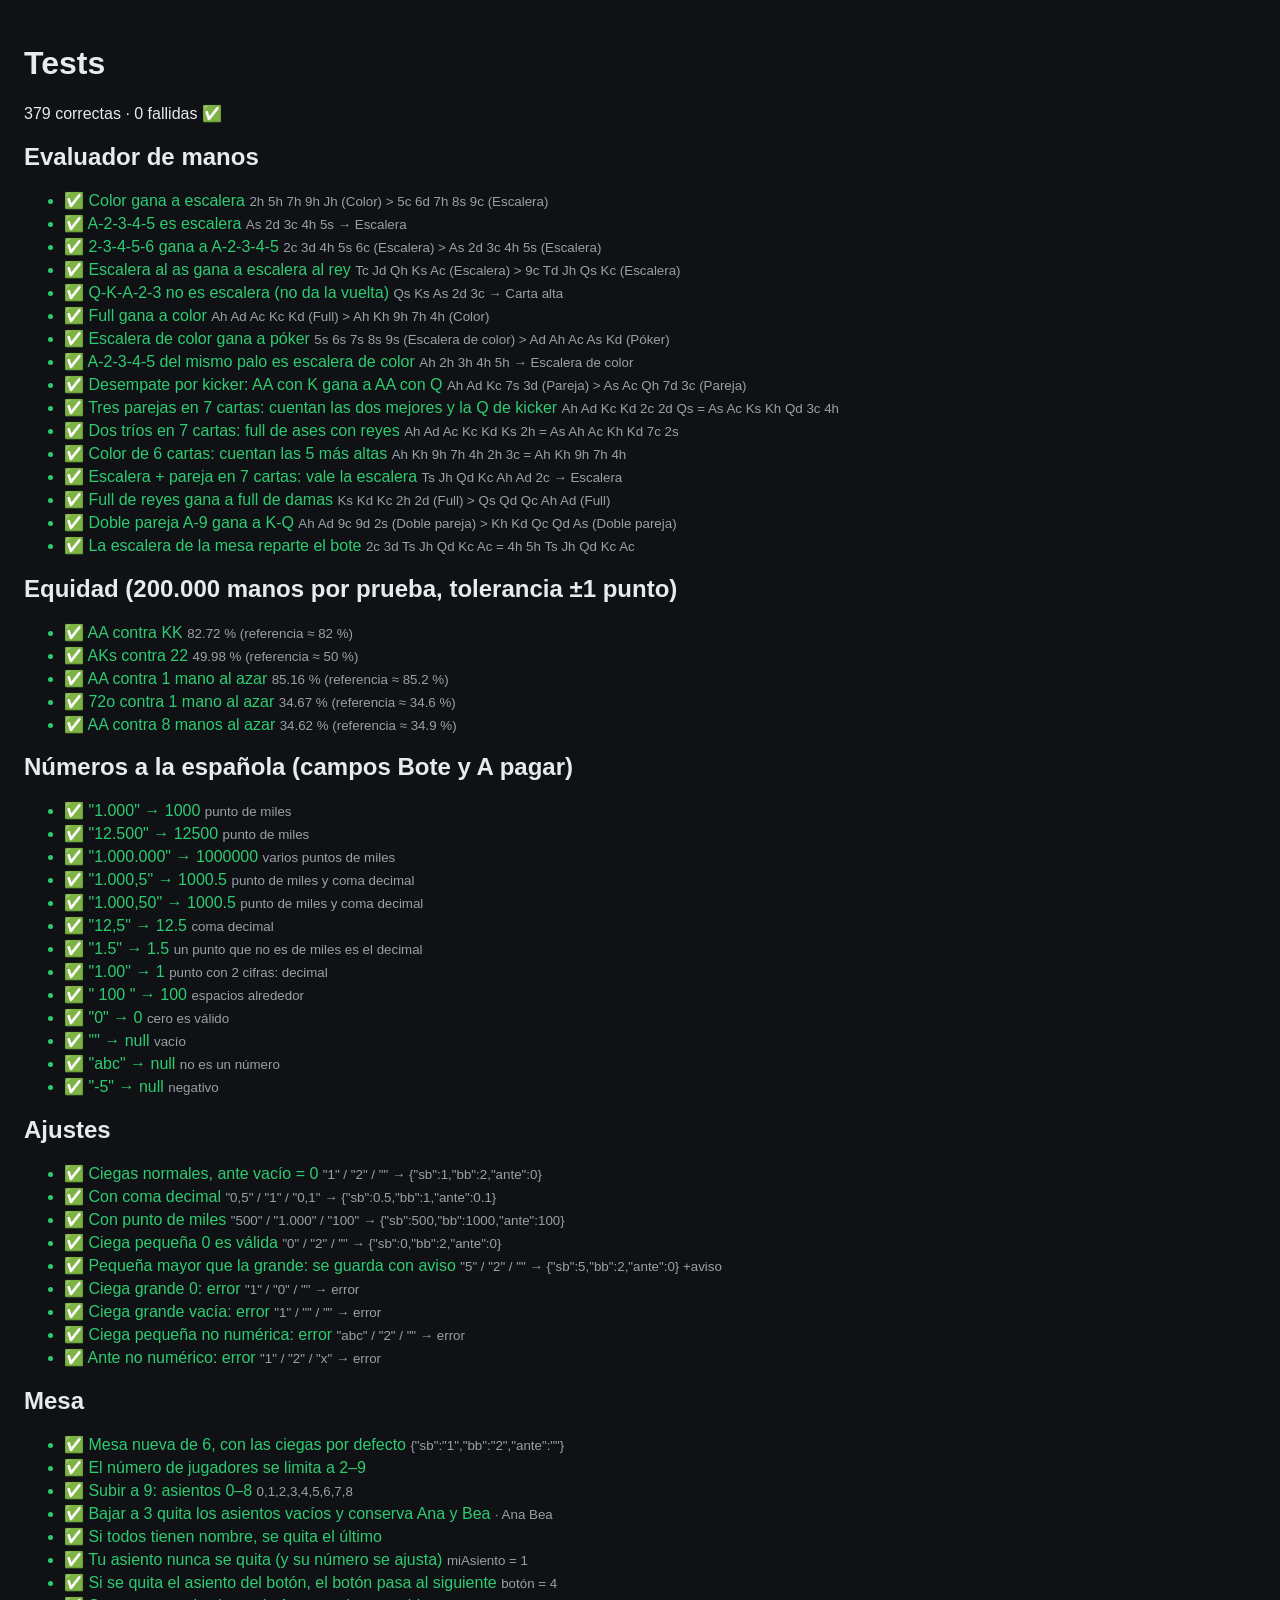
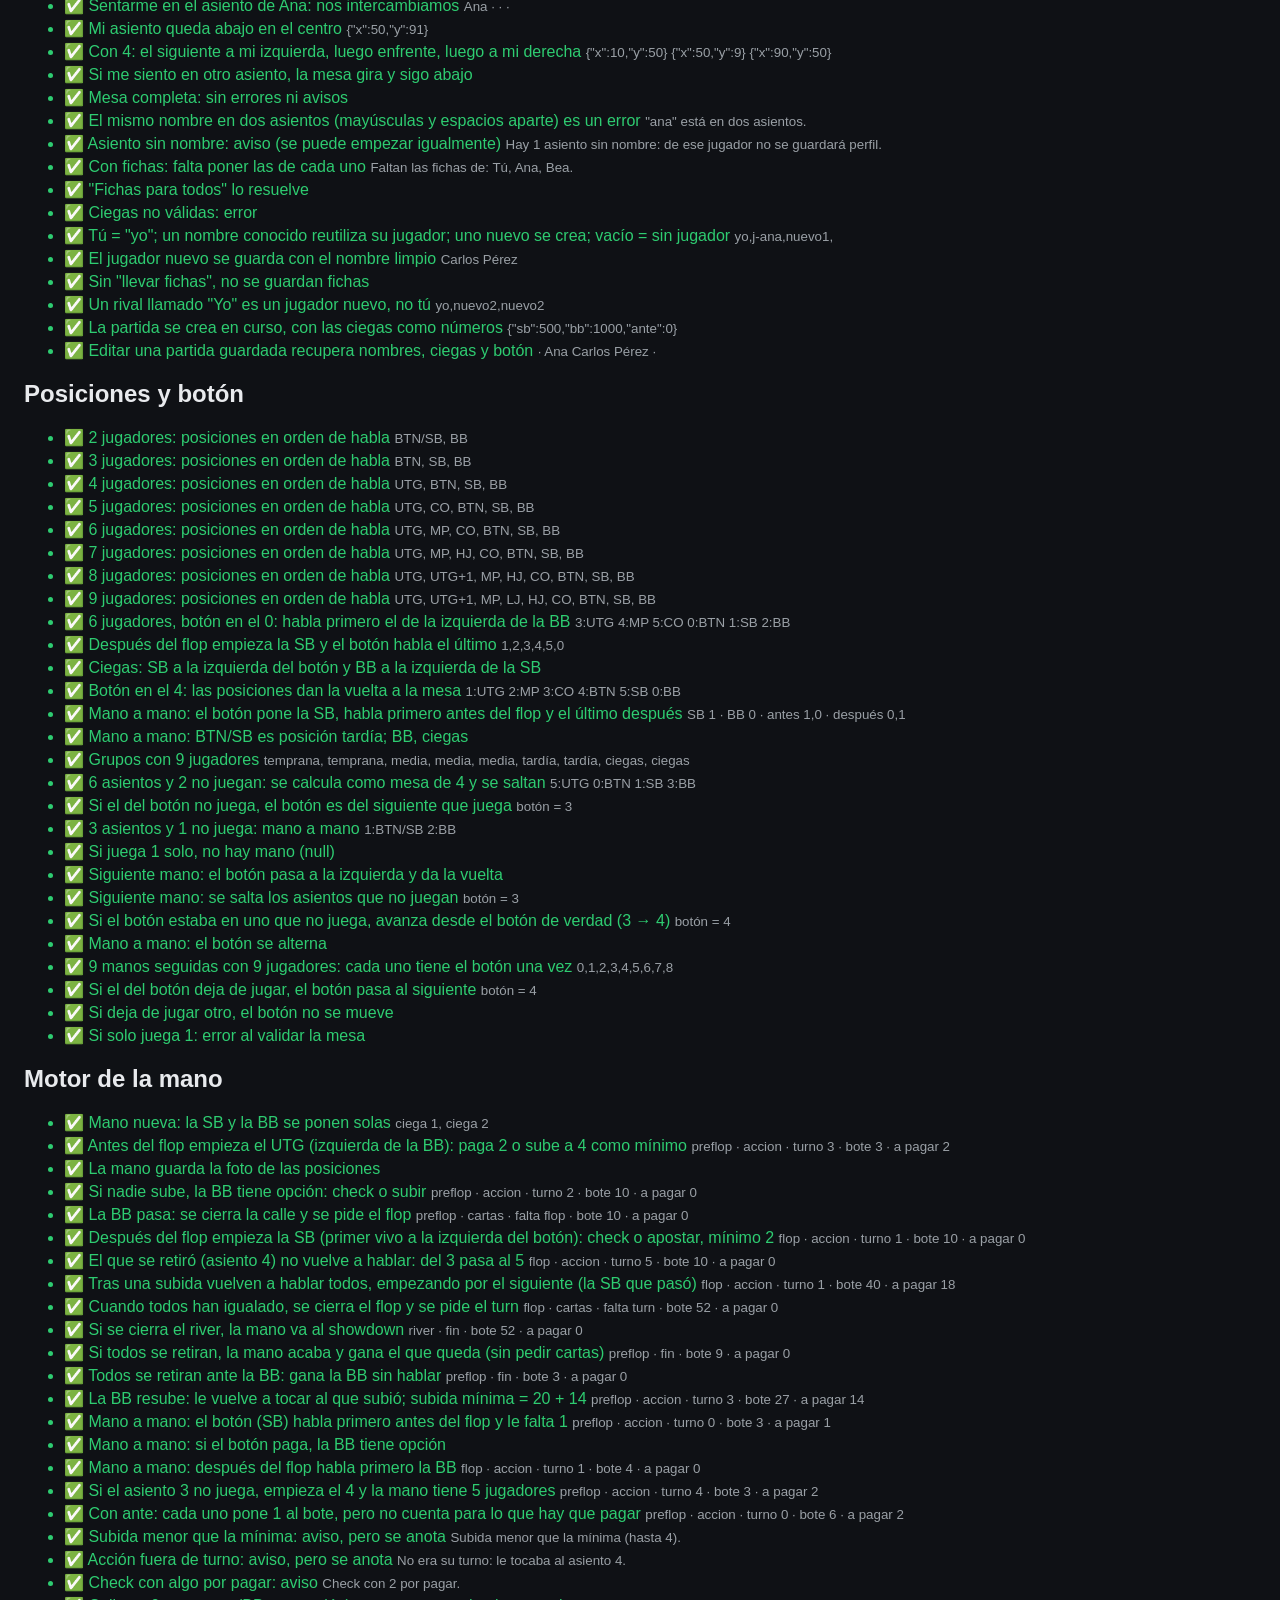
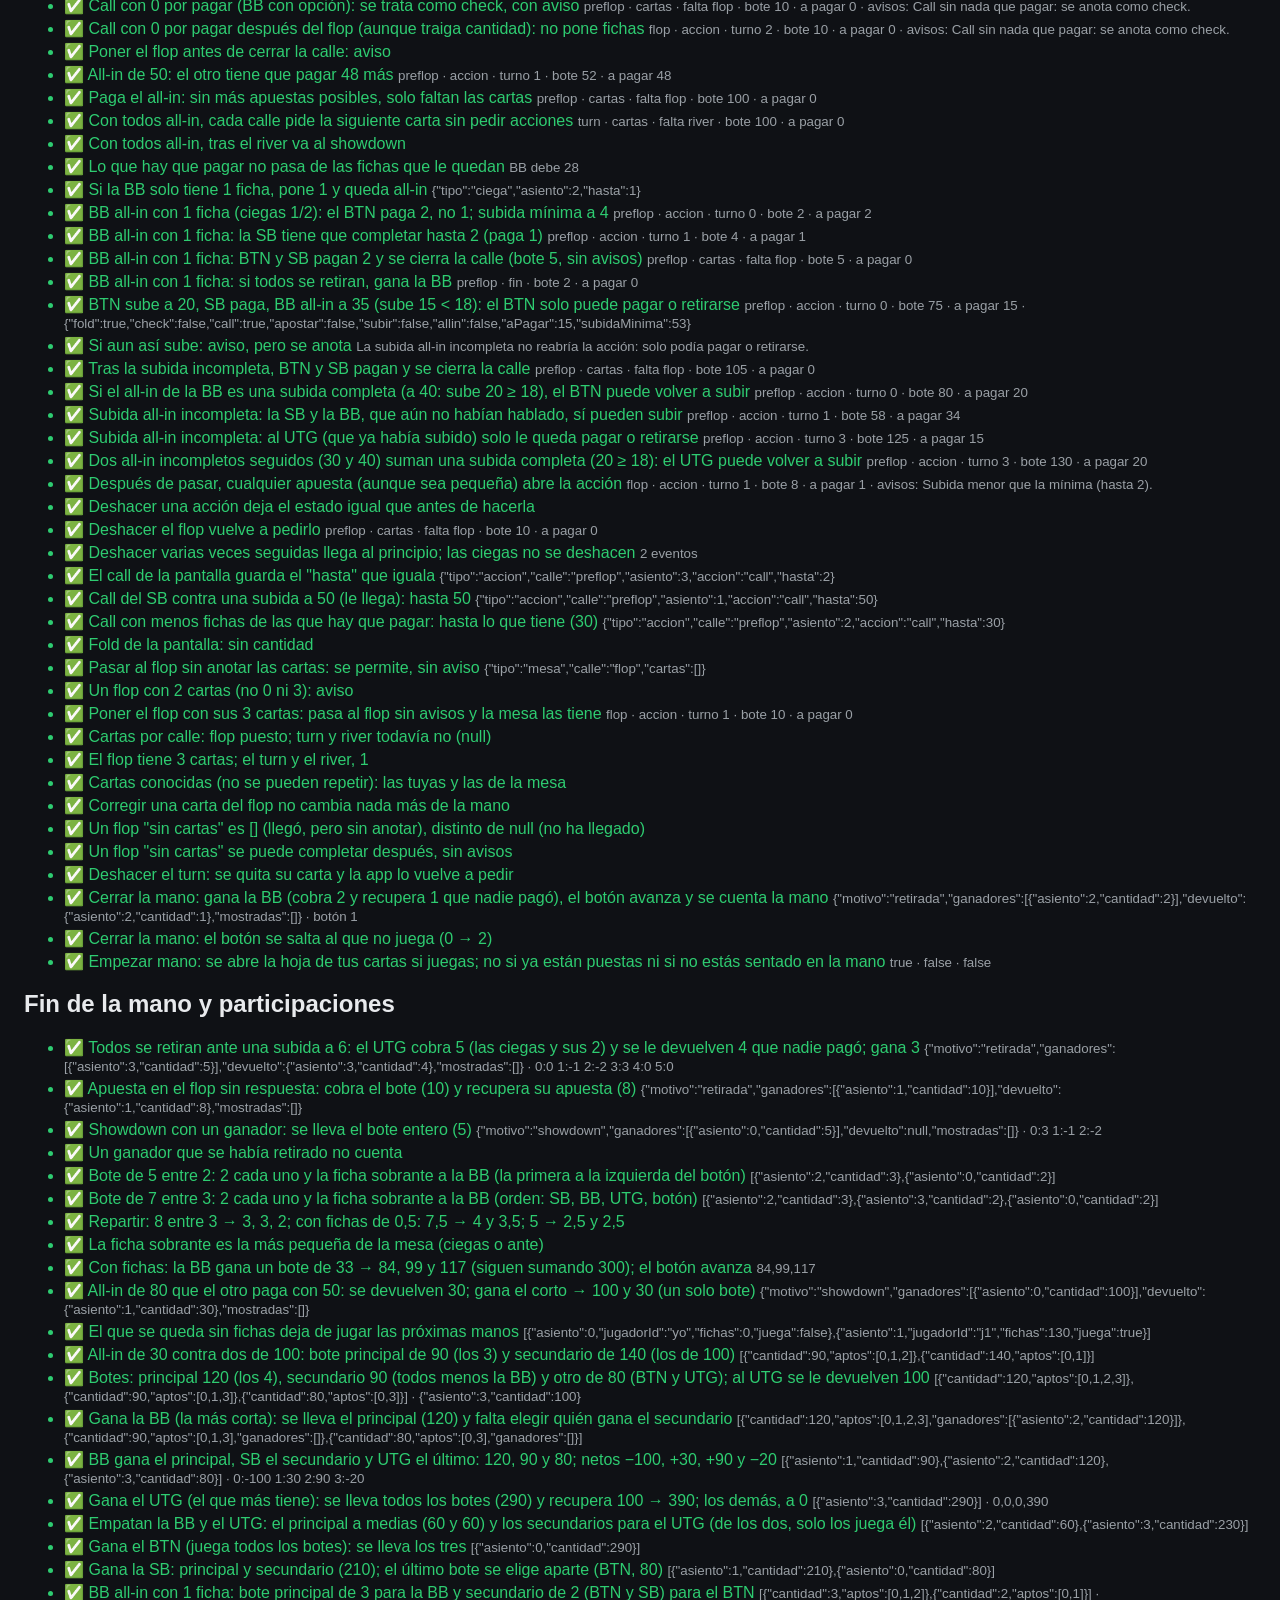
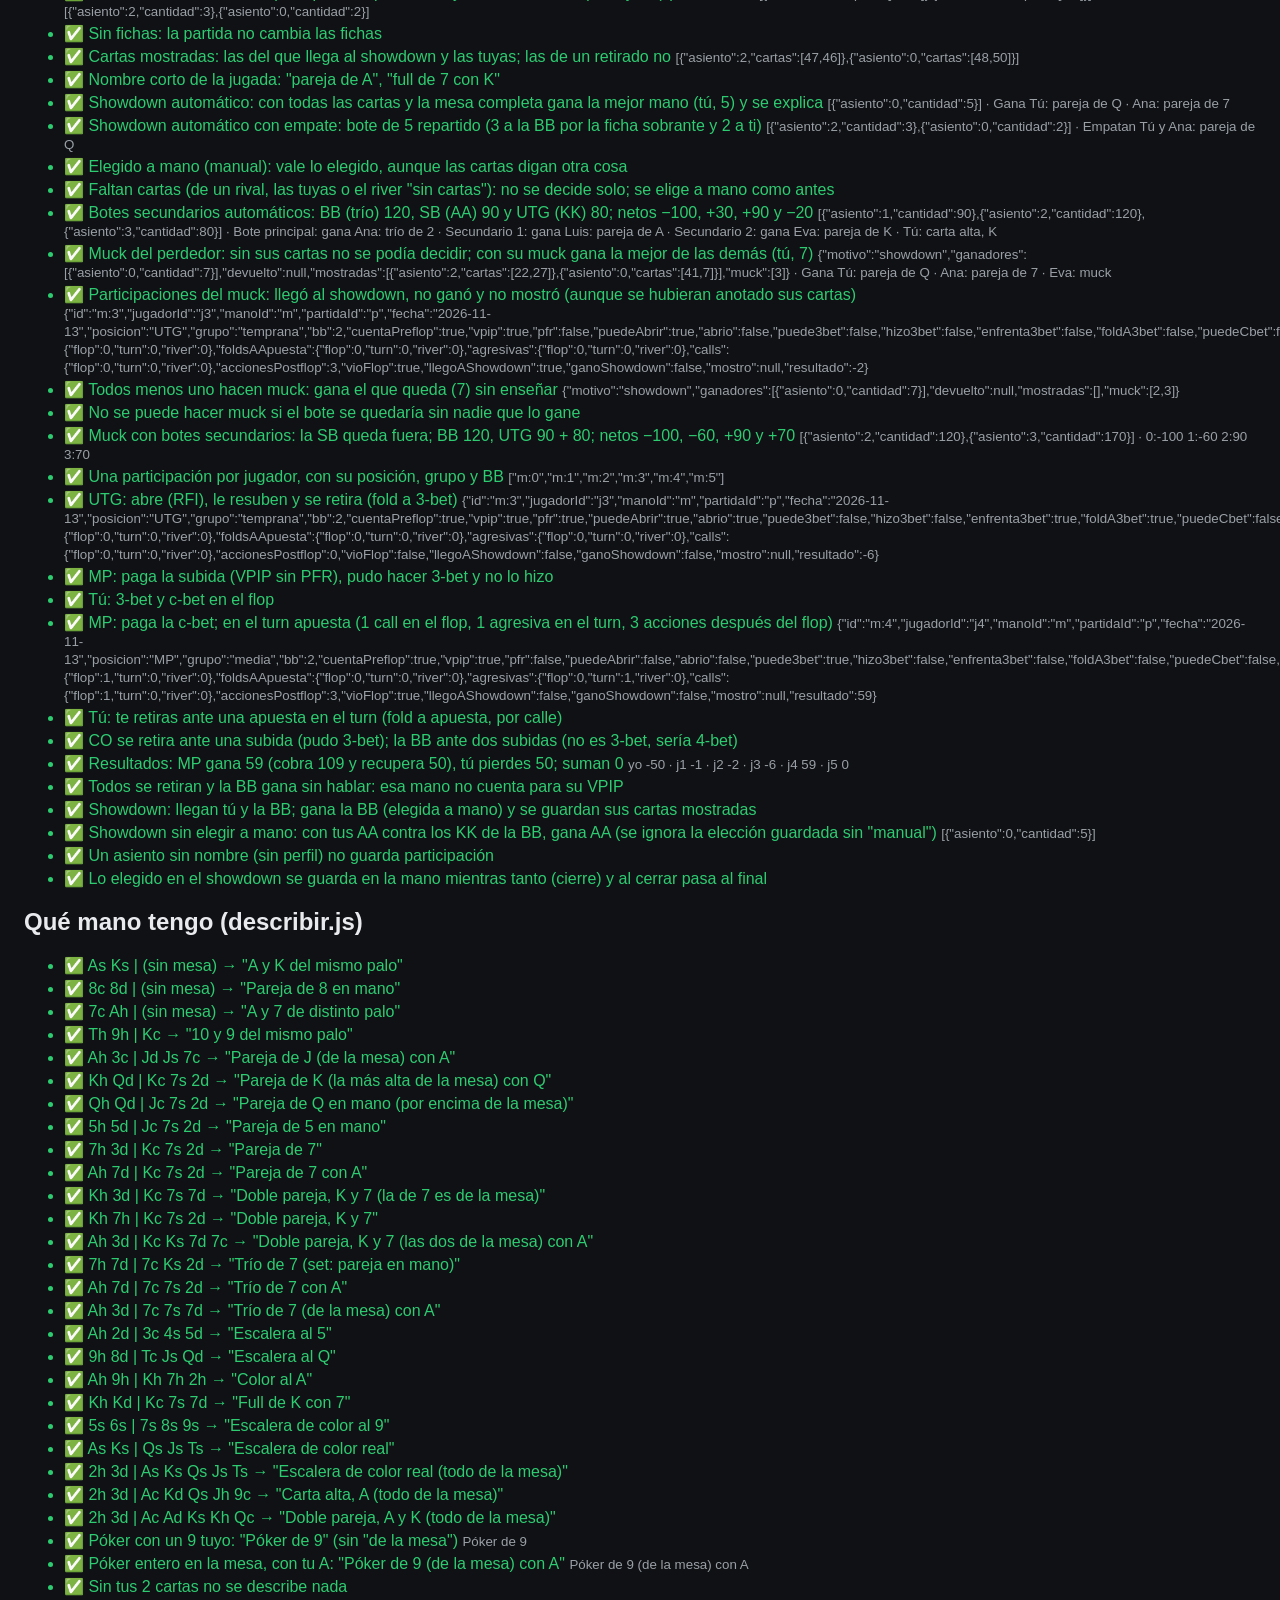
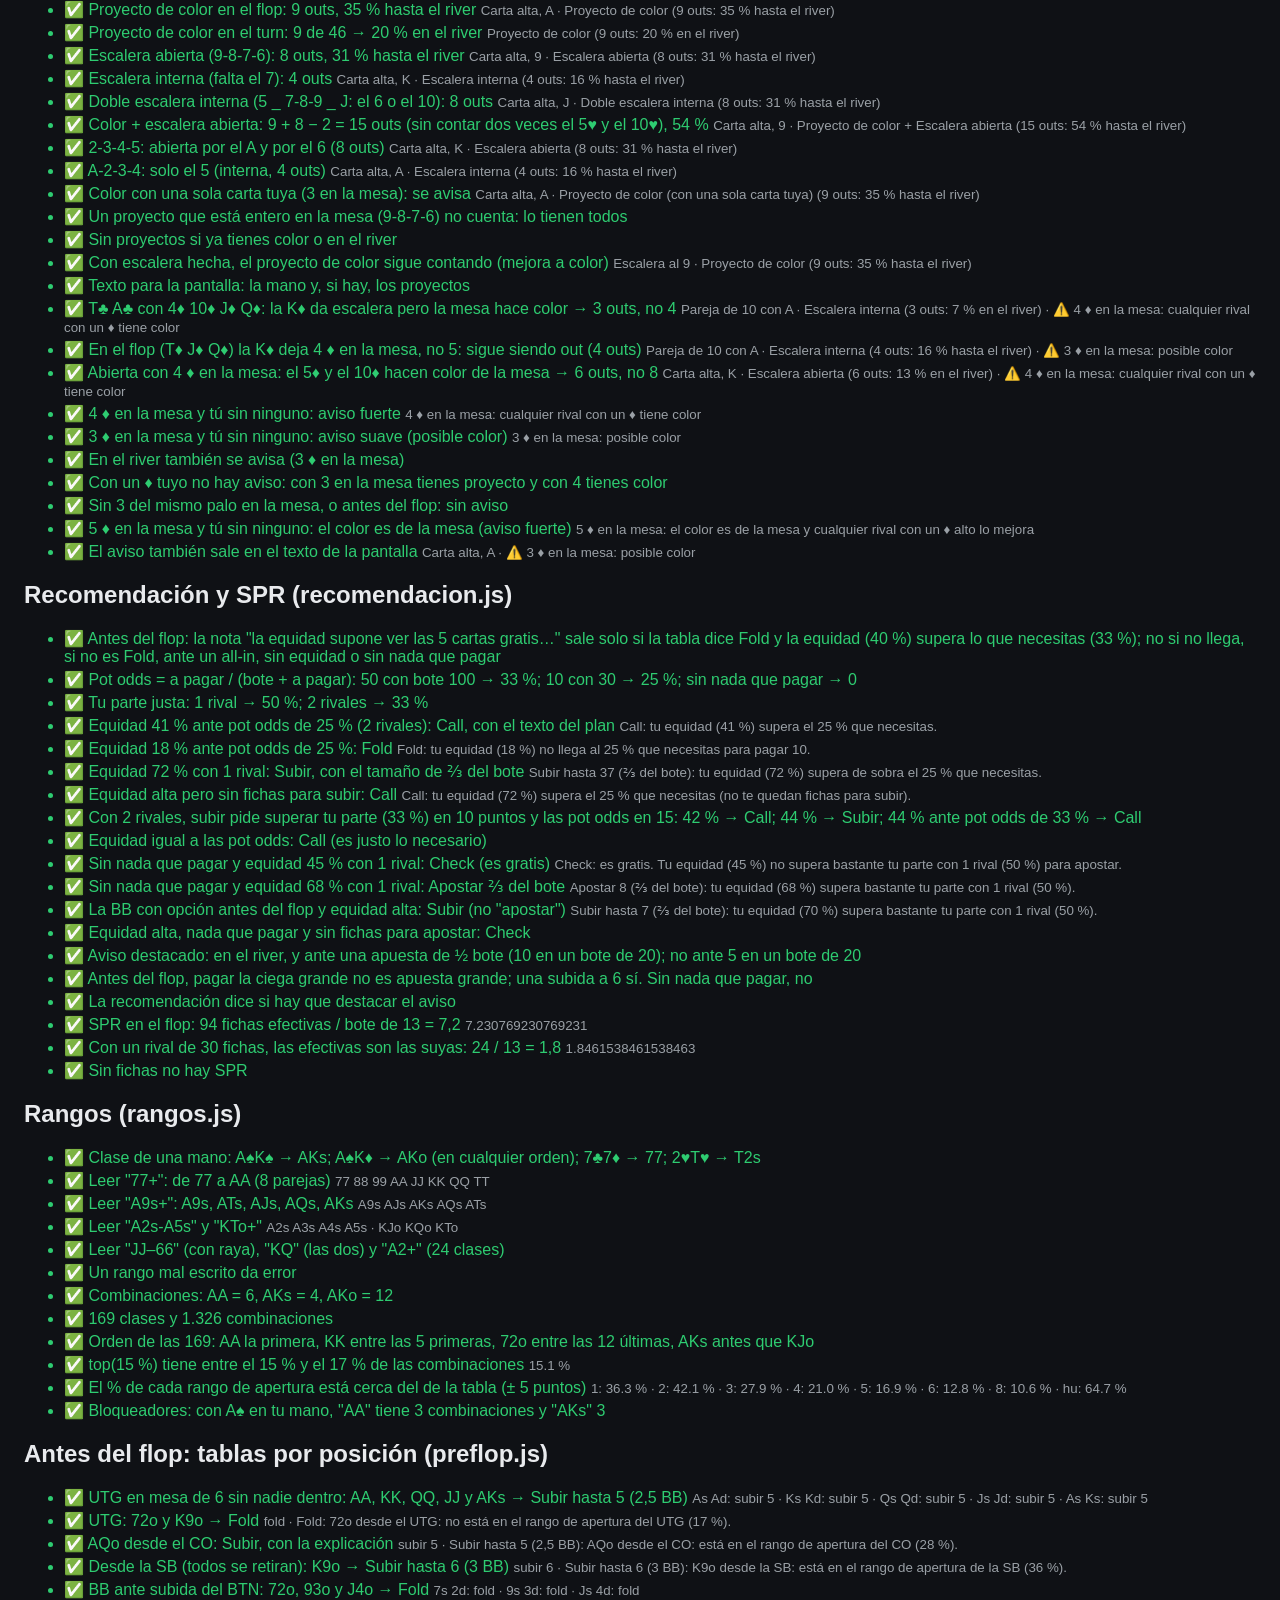
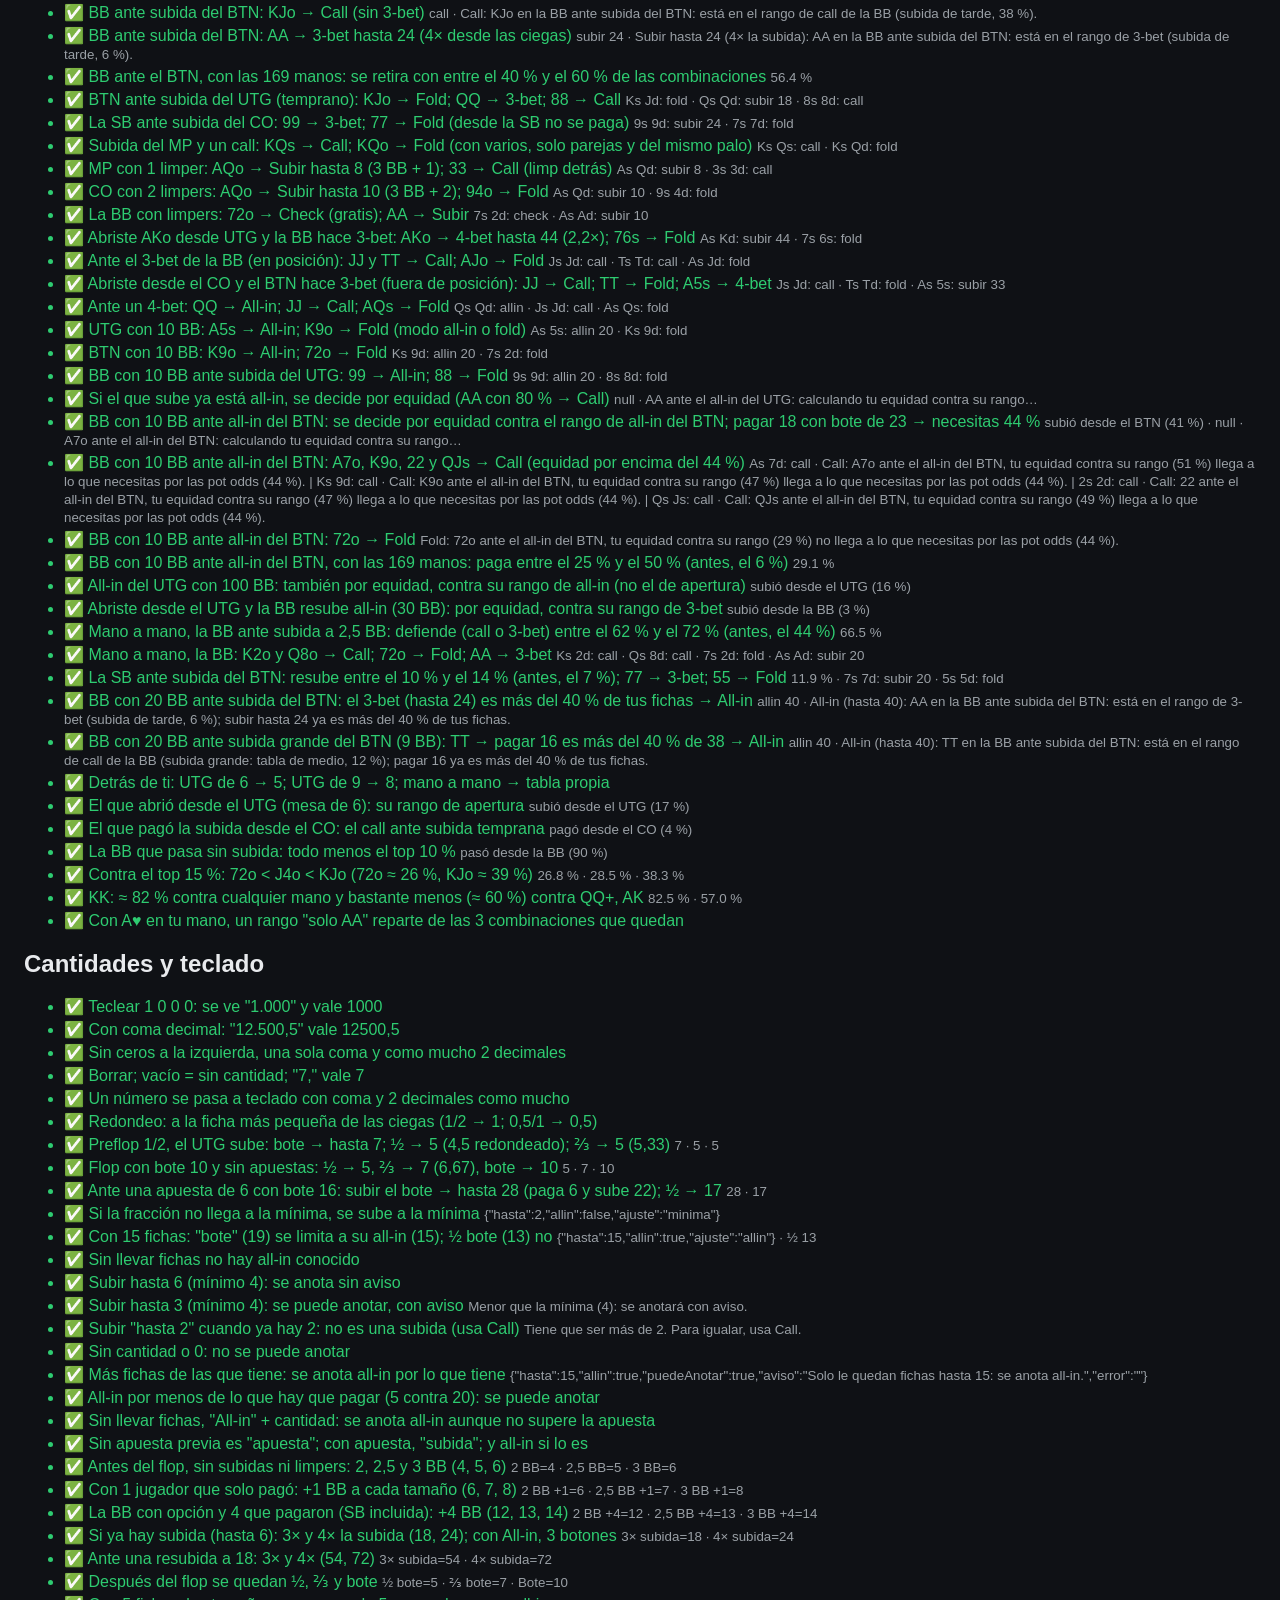
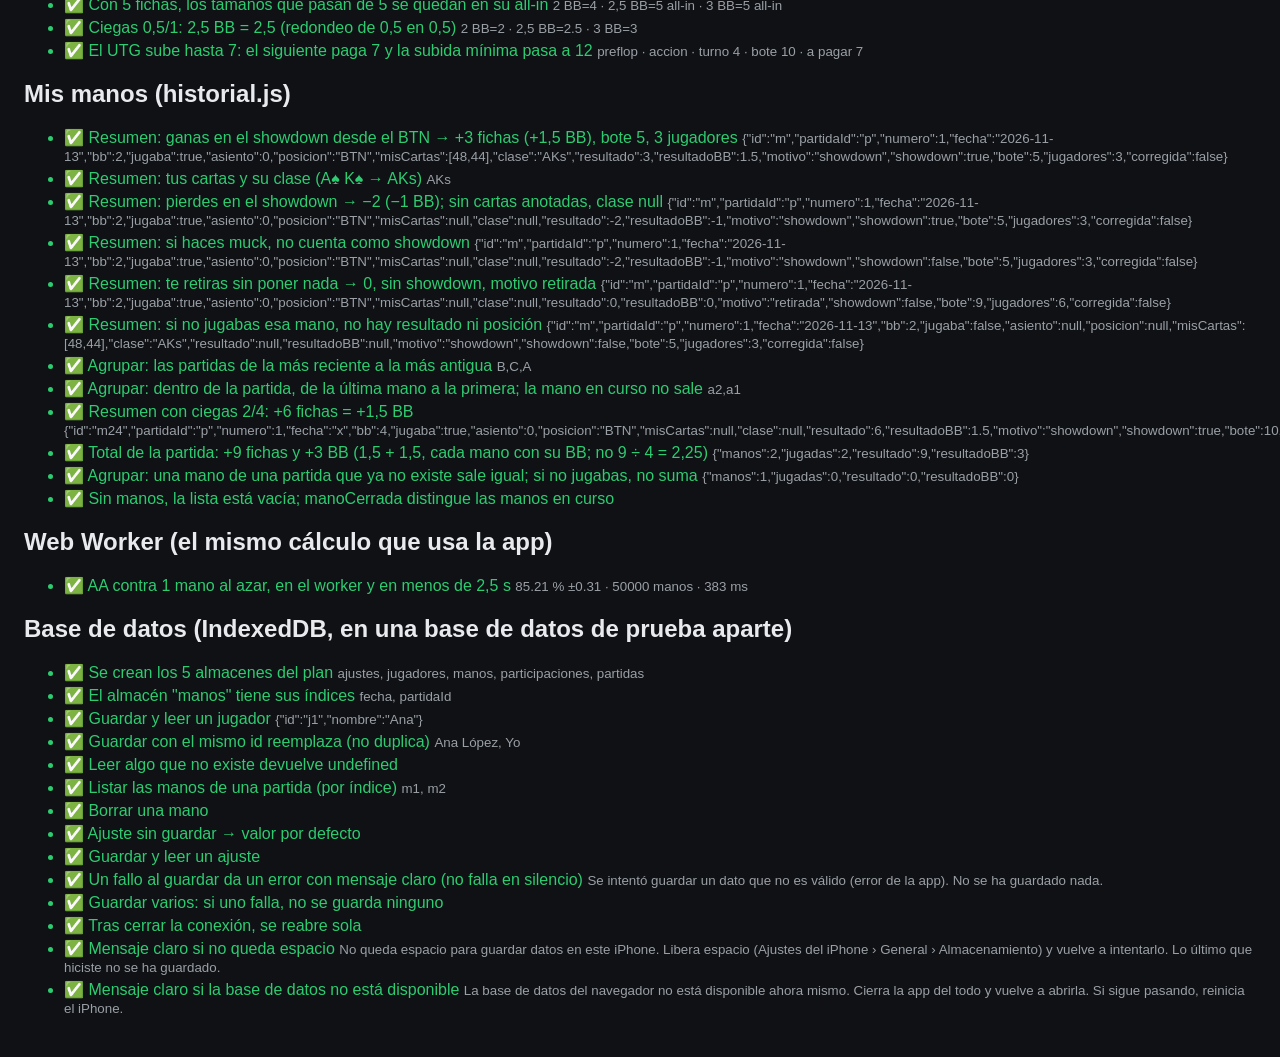
==== tests/tests.html @ 55f82e44 "v0.3.3: test de la partida con ciegas 2/4 jugada de verdad; Mis manos: cabecera, columnas fijas y en" ====
<!DOCTYPE html>
<!-- tests.html: comprueba que el evaluador de manos y la equidad funcionan.
     Ábrela con Live Server (los módulos JS no funcionan abriendo el archivo con doble clic).
     Tarda unos segundos: las pruebas de equidad simulan 200.000 manos cada una. -->
<html lang="es">
<head>
  <meta charset="utf-8">
  <meta name="viewport" content="width=device-width, initial-scale=1">
  <title>Póker Estudio · Tests</title>
  <style>
    body { font-family: -apple-system, "Segoe UI", sans-serif; background: #0f1115; color: #e8eaed; padding: 16px; }
    li { margin: 4px 0; }
    .ok { color: #2ecc71; }
    .mal { color: #ff5c5c; font-weight: 600; }
    small { color: #9aa0a6; }
  </style>
</head>
<body>
  <h1>Tests</h1>
  <p id="resumen">Ejecutando…</p>
  <h2>Evaluador de manos</h2>
  <ul id="lista-evaluador"></ul>
  <h2>Equidad (200.000 manos por prueba, tolerancia ±1 punto)</h2>
  <ul id="lista-equidad"></ul>
  <h2>Números a la española (campos Bote y A pagar)</h2>
  <ul id="lista-numeros"></ul>
  <h2>Ajustes</h2>
  <ul id="lista-ajustes"></ul>
  <h2>Mesa</h2>
  <ul id="lista-mesa"></ul>
  <h2>Posiciones y botón</h2>
  <ul id="lista-posiciones"></ul>
  <h2>Motor de la mano</h2>
  <ul id="lista-motor"></ul>
  <h2>Fin de la mano y participaciones</h2>
  <ul id="lista-final"></ul>
  <h2>Qué mano tengo (describir.js)</h2>
  <ul id="lista-describir"></ul>
  <h2>Recomendación y SPR (recomendacion.js)</h2>
  <ul id="lista-recomendacion"></ul>
  <h2>Rangos (rangos.js)</h2>
  <ul id="lista-rangos"></ul>
  <h2>Antes del flop: tablas por posición (preflop.js)</h2>
  <ul id="lista-preflop"></ul>
  <h2>Cantidades y teclado</h2>
  <ul id="lista-teclado"></ul>
  <h2>Mis manos (historial.js)</h2>
  <ul id="lista-historial"></ul>
  <h2>Web Worker (el mismo cálculo que usa la app)</h2>
  <ul id="lista-worker"><li>Esperando al worker…</li></ul>
  <h2>Base de datos (IndexedDB, en una base de datos de prueba aparte)</h2>
  <ul id="lista-bd"></ul>

  <script type="module">
    import { textoACartas } from '../js/cartas.js';
    import { evaluar, categoria, CATEGORIAS } from '../js/evaluador.js';
    import { simular } from '../js/equidad.js';
    import { interpretarNumero } from '../js/numeros.js';
    import { validarCiegas } from '../js/ajustes.js';
    import { crearBD, borrarBaseDeDatos, ErrorBD, mensajeParaUsuario } from '../js/db.js';
    import {
      crearBorrador, cambiarNumJugadores, sentarme, cambiarAsiento, fichasParaTodos, posicionEnMesa,
      validarMesa, resolverJugadores, crearPartida, borradorDePartida, cambiarJuega,
    } from '../js/mesa.js';
    import { POSICIONES, calcularPosiciones, siguienteBoton } from '../js/posiciones.js';
    import {
      CALLES, crearMano, calcularEstado, opciones, deshacer, puedeDeshacer, eventoDeAccion, eventoDeMesa,
      cartasPorCalle, mesaPorCalle, cambiarCartasDeMesa, cartasConocidas,
    } from '../js/motor.js';
    import { cerrarMano, pedirMisCartas } from '../js/manos.js';
    import { resumenMano, sumarResultados, agruparPorPartida, manoCerrada } from '../js/historial.js';
    import {
      calcularFinal, repartir, netos, unidadDeFichas, calcularBotes, faltanGanadores,
      decidirShowdown, puedeHacerMuck, motivoShowdown,
    } from '../js/final.js';
    import { describirMano, textoMano, nombreJugada } from '../js/describir.js';
    import {
      recomendar, potOdds, parteJusta, spr, destacarAviso, MARGEN_POT_ODDS, MARGEN_PARTE, contradiceEquidad,
    } from '../js/recomendacion.js';
    import {
      clase, leerRango, numCombos, combosDe, combosDeRango, contarCombos, porcentaje, top, CLASES, ORDEN, TODAS,
    } from '../js/rangos.js';
    import {
      recomendarPreflop, situacionPreflop, rangosDeRivales, APERTURA, ANTE_SUBIDA, PUSH, decidirAnteAllin,
    } from '../js/preflop.js';
    import {
      teclear, formatearTecleado, leerTecleado, numeroATecleado, pasoDeCiegas, tamanoRapido, maximoAllin,
      revisarCantidad, accionDeCantidad, tamanosRapidos,
    } from '../js/teclado.js';

    let correctas = 0;
    let fallidas = 0;

    function anotar(lista, bien, texto, detalle = '') {
      bien ? correctas++ : fallidas++;
      const li = document.createElement('li');
      li.className = bien ? 'ok' : 'mal';
      li.innerHTML = (bien ? '✅ ' : '❌ ') + texto + (detalle ? ' <small>' + detalle + '</small>' : '');
      document.getElementById(lista).appendChild(li);
      actualizarResumen();
    }

    function actualizarResumen() {
      document.getElementById('resumen').textContent =
        `${correctas} correctas · ${fallidas} fallidas` + (fallidas ? ' ❌' : ' ✅');
    }

    const ev = (texto) => evaluar(textoACartas(texto));
    const nombre = (texto) => CATEGORIAS[categoria(ev(texto))];

    // ---- Evaluador ----
    function gana(a, b, texto) {
      anotar('lista-evaluador', ev(a) > ev(b), texto, `${a} (${nombre(a)}) > ${b} (${nombre(b)})`);
    }
    function empata(a, b, texto) {
      anotar('lista-evaluador', ev(a) === ev(b), texto, `${a} = ${b}`);
    }
    function esCategoria(cartas, esperada, texto) {
      anotar('lista-evaluador', nombre(cartas) === esperada, texto, `${cartas} → ${nombre(cartas)}`);
    }

    gana('2h 5h 7h 9h Jh', '5c 6d 7h 8s 9c', 'Color gana a escalera');
    esCategoria('As 2d 3c 4h 5s', 'Escalera', 'A-2-3-4-5 es escalera');
    gana('2c 3d 4h 5s 6c', 'As 2d 3c 4h 5s', '2-3-4-5-6 gana a A-2-3-4-5');
    gana('Tc Jd Qh Ks Ac', '9c Td Jh Qs Kc', 'Escalera al as gana a escalera al rey');
    esCategoria('Qs Ks As 2d 3c', 'Carta alta', 'Q-K-A-2-3 no es escalera (no da la vuelta)');
    gana('Ah Ad Ac Kc Kd', 'Ah Kh 9h 7h 4h', 'Full gana a color');
    gana('5s 6s 7s 8s 9s', 'Ad Ah Ac As Kd', 'Escalera de color gana a póker');
    esCategoria('Ah 2h 3h 4h 5h', 'Escalera de color', 'A-2-3-4-5 del mismo palo es escalera de color');
    gana('Ah Ad Kc 7s 3d', 'As Ac Qh 7d 3c', 'Desempate por kicker: AA con K gana a AA con Q');
    empata('Ah Ad Kc Kd 2c 2d Qs', 'As Ac Ks Kh Qd 3c 4h', 'Tres parejas en 7 cartas: cuentan las dos mejores y la Q de kicker');
    empata('Ah Ad Ac Kc Kd Ks 2h', 'As Ah Ac Kh Kd 7c 2s', 'Dos tríos en 7 cartas: full de ases con reyes');
    empata('Ah Kh 9h 7h 4h 2h 3c', 'Ah Kh 9h 7h 4h', 'Color de 6 cartas: cuentan las 5 más altas');
    esCategoria('Ts Jh Qd Kc Ah Ad 2c', 'Escalera', 'Escalera + pareja en 7 cartas: vale la escalera');
    gana('Ks Kd Kc 2h 2d', 'Qs Qd Qc Ah Ad', 'Full de reyes gana a full de damas');
    gana('Ah Ad 9c 9d 2s', 'Kh Kd Qc Qd As', 'Doble pareja A-9 gana a K-Q');
    empata('2c 3d Ts Jh Qd Kc Ac', '4h 5h Ts Jh Qd Kc Ac', 'La escalera de la mesa reparte el bote');

    // ---- Equidad ----
    function equidad(mias, rival, rivales, esperada, texto) {
      const r = simular({
        mias: textoACartas(mias),
        rivales,
        iteraciones: 200000,
        rivalesConocidos: rival ? [textoACartas(rival)] : [],
      });
      const pct = (r.equidad / r.manos) * 100;
      anotar('lista-equidad', Math.abs(pct - esperada) <= 1, texto,
        `${pct.toFixed(2)} % (referencia ≈ ${esperada} %)`);
    }

    equidad('As Ah', 'Ks Kh', 1, 82.0, 'AA contra KK');
    equidad('As Ks', '2h 2d', 1, 50.0, 'AKs contra 22');
    equidad('As Ah', null, 1, 85.2, 'AA contra 1 mano al azar');
    equidad('7c 2d', null, 1, 34.6, '72o contra 1 mano al azar');
    equidad('As Ah', null, 8, 34.9, 'AA contra 8 manos al azar');

    // ---- Números a la española ----
    function numero(texto, esperado, explicacion) {
      const obtenido = interpretarNumero(texto);
      anotar('lista-numeros', obtenido === esperado, `"${texto}" → ${esperado}`,
        explicacion + (obtenido === esperado ? '' : ` (sale ${obtenido})`));
    }

    numero('1.000', 1000, 'punto de miles');
    numero('12.500', 12500, 'punto de miles');
    numero('1.000.000', 1000000, 'varios puntos de miles');
    numero('1.000,5', 1000.5, 'punto de miles y coma decimal');
    numero('1.000,50', 1000.5, 'punto de miles y coma decimal');
    numero('12,5', 12.5, 'coma decimal');
    numero('1.5', 1.5, 'un punto que no es de miles es el decimal');
    numero('1.00', 1, 'punto con 2 cifras: decimal');
    numero(' 100 ', 100, 'espacios alrededor');
    numero('0', 0, 'cero es válido');
    numero('', null, 'vacío');
    numero('abc', null, 'no es un número');
    numero('-5', null, 'negativo');

    // ---- Ajustes: validación de las ciegas ----
    function ciegas(sb, bb, ante, esperado, texto) {
      const r = validarCiegas(sb, bb, ante);
      const obtenido = r.error ? 'error' : JSON.stringify(r.ciegas) + (r.aviso ? ' +aviso' : '');
      anotar('lista-ajustes', obtenido === esperado, texto, `"${sb}" / "${bb}" / "${ante}" → ${obtenido}`);
    }
    ciegas('1', '2', '', '{"sb":1,"bb":2,"ante":0}', 'Ciegas normales, ante vacío = 0');
    ciegas('0,5', '1', '0,1', '{"sb":0.5,"bb":1,"ante":0.1}', 'Con coma decimal');
    ciegas('500', '1.000', '100', '{"sb":500,"bb":1000,"ante":100}', 'Con punto de miles');
    ciegas('0', '2', '', '{"sb":0,"bb":2,"ante":0}', 'Ciega pequeña 0 es válida');
    ciegas('5', '2', '', '{"sb":5,"bb":2,"ante":0} +aviso', 'Pequeña mayor que la grande: se guarda con aviso');
    ciegas('1', '0', '', 'error', 'Ciega grande 0: error');
    ciegas('1', '', '', 'error', 'Ciega grande vacía: error');
    ciegas('abc', '2', '', 'error', 'Ciega pequeña no numérica: error');
    ciegas('1', '2', 'x', 'error', 'Ante no numérico: error');

    // ---- Mesa (mesa.js) ----
    {
      const L = 'lista-mesa';
      const ok = (bien, texto, detalle = '') => anotar(L, bien, texto, detalle);
      const nombres = (b) => b.asientos.map((a) => a.nombre || '·').join(' ');
      const indices = (b) => b.asientos.map((a) => a.asiento).join(',');
      const conNombres = (b, lista) => lista.reduce((acc, [i, n]) => cambiarAsiento(acc, i, { nombre: n }), b);

      const b6 = crearBorrador(6, { sb: 1, bb: 2, ante: 0 });
      ok(b6.asientos.length === 6 && b6.ciegasTexto.sb === '1' && b6.ciegasTexto.ante === '',
        'Mesa nueva de 6, con las ciegas por defecto', JSON.stringify(b6.ciegasTexto));
      ok(crearBorrador(12, { sb: 1, bb: 2 }).asientos.length === 9 && crearBorrador(1, { sb: 1, bb: 2 }).asientos.length === 2,
        'El número de jugadores se limita a 2–9');

      const b9 = cambiarNumJugadores(b6, 9);
      ok(b9.asientos.length === 9 && indices(b9) === '0,1,2,3,4,5,6,7,8', 'Subir a 9: asientos 0–8', indices(b9));

      // Al quitar asientos se quitan primero los vacíos, y se conservan los nombres
      const conAnaBea = conNombres(b6, [[1, 'Ana'], [5, 'Bea']]);
      const b3 = cambiarNumJugadores(conAnaBea, 3);
      ok(nombres(b3) === '· Ana Bea' && indices(b3) === '0,1,2', 'Bajar a 3 quita los asientos vacíos y conserva Ana y Bea', nombres(b3));

      const llenos = conNombres(crearBorrador(4, { sb: 1, bb: 2 }), [[1, 'A'], [2, 'B'], [3, 'C']]);
      ok(nombres(cambiarNumJugadores(llenos, 3)) === '· A B', 'Si todos tienen nombre, se quita el último');

      const yoAl5 = { ...crearBorrador(6, { sb: 1, bb: 2 }), miAsiento: 5 };
      const yoReducido = cambiarNumJugadores(yoAl5, 2);
      ok(yoReducido.asientos.length === 2 && yoReducido.miAsiento === 1, 'Tu asiento nunca se quita (y su número se ajusta)',
        'miAsiento = ' + yoReducido.miAsiento);

      const botonAl4 = { ...crearBorrador(6, { sb: 1, bb: 2 }), boton: 4 };
      const botonMovido = cambiarNumJugadores(conNombres(botonAl4, [[5, 'Z']]), 5);
      ok(botonMovido.boton === 4 && nombres(botonMovido) === '· · · · Z',
        'Si se quita el asiento del botón, el botón pasa al siguiente', 'botón = ' + botonMovido.boton);

      const sentado = sentarme(conNombres(crearBorrador(4, { sb: 1, bb: 2 }), [[2, 'Ana']]), 2);
      ok(sentado.miAsiento === 2 && sentado.asientos[0].nombre === 'Ana' && sentado.asientos[2].nombre === '',
        'Sentarme en el asiento de Ana: nos intercambiamos', nombres(sentado));

      const p = (i, n, mi) => JSON.stringify(posicionEnMesa(i, n, mi));
      ok(p(0, 4, 0) === '{"x":50,"y":91}', 'Mi asiento queda abajo en el centro', p(0, 4, 0));
      ok(p(1, 4, 0) === '{"x":10,"y":50}' && p(2, 4, 0) === '{"x":50,"y":9}' && p(3, 4, 0) === '{"x":90,"y":50}',
        'Con 4: el siguiente a mi izquierda, luego enfrente, luego a mi derecha', `${p(1, 4, 0)} ${p(2, 4, 0)} ${p(3, 4, 0)}`);
      ok(p(3, 6, 3) === '{"x":50,"y":91}', 'Si me siento en otro asiento, la mesa gira y sigo abajo');

      // Validación
      const errores = (b) => validarMesa(b).errores;
      const avisos = (b) => validarMesa(b).avisos;
      const valida = conNombres(crearBorrador(3, { sb: 1, bb: 2 }), [[1, 'Ana'], [2, 'Bea']]);
      ok(errores(valida).length === 0 && avisos(valida).length === 0, 'Mesa completa: sin errores ni avisos');
      ok(errores(conNombres(valida, [[2, '  ana ']])).some((e) => e.includes('dos asientos')),
        'El mismo nombre en dos asientos (mayúsculas y espacios aparte) es un error', errores(conNombres(valida, [[2, '  ana ']]))[0]);
      ok(avisos(cambiarAsiento(valida, 2, { nombre: '' }))[0]?.includes('1 asiento sin nombre'),
        'Asiento sin nombre: aviso (se puede empezar igualmente)', avisos(cambiarAsiento(valida, 2, { nombre: '' }))[0]);
      const conFichas = { ...valida, conFichas: true };
      ok(errores(conFichas)[0] === 'Faltan las fichas de: Tú, Ana, Bea.', 'Con fichas: falta poner las de cada uno', errores(conFichas)[0]);
      ok(errores(fichasParaTodos(conFichas, 200)).length === 0, '"Fichas para todos" lo resuelve');
      ok(errores({ ...valida, ciegasTexto: { sb: '1', bb: '', ante: '' } }).length === 1, 'Ciegas no válidas: error');

      // Jugadores guardados
      let contador = 0;
      const nuevoId = () => 'nuevo' + (++contador);
      const conocidos = [{ id: 'j-ana', nombre: 'Ana' }];
      const mesaR = conNombres(crearBorrador(4, { sb: 1, bb: 2 }), [[1, ' ANA '], [2, 'Carlos  Pérez']]);
      const r = resolverJugadores(mesaR, conocidos, nuevoId, '2026-11-13');
      ok(r.asientos.map((a) => a.jugadorId).join(',') === 'yo,j-ana,nuevo1,',
        'Tú = "yo"; un nombre conocido reutiliza su jugador; uno nuevo se crea; vacío = sin jugador',
        r.asientos.map((a) => a.jugadorId).join(','));
      ok(r.nuevos.length === 1 && r.nuevos[0].nombre === 'Carlos Pérez', 'El jugador nuevo se guarda con el nombre limpio', r.nuevos[0]?.nombre);
      ok(r.asientos.every((a) => a.fichas === null), 'Sin "llevar fichas", no se guardan fichas');

      // Un rival que se llama "Yo" no se mezcla contigo
      const conYo = [{ id: 'yo', nombre: 'Yo' }, { id: 'j-ana', nombre: 'Ana' }];
      const rYo = resolverJugadores(conNombres(crearBorrador(3, { sb: 1, bb: 2 }), [[1, 'yo'], [2, ' YO ']]), conYo, nuevoId, '2026-11-13');
      const idsYo = rYo.asientos.map((a) => a.jugadorId);
      ok(idsYo[0] === 'yo' && idsYo[1] !== 'yo' && idsYo[1] === idsYo[2] && rYo.nuevos.length === 1,
        'Un rival llamado "Yo" es un jugador nuevo, no tú', idsYo.join(','));

      const partida = crearPartida({ ...mesaR, ciegasTexto: { sb: '500', bb: '1.000', ante: '' }, boton: 2 }, r.asientos, 'p1', '2026-11-13');
      ok(partida.estado === 'en-curso' && partida.ciegas.bb === 1000 && partida.boton === 2 && partida.formato === 1,
        'La partida se crea en curso, con las ciegas como números', JSON.stringify(partida.ciegas));
      const vuelta = borradorDePartida(partida, new Map([['j-ana', 'Ana'], ['nuevo1', 'Carlos Pérez']]));
      ok(nombres(vuelta) === '· Ana Carlos Pérez ·' && vuelta.ciegasTexto.bb === '1000' && vuelta.boton === 2,
        'Editar una partida guardada recupera nombres, ciegas y botón', nombres(vuelta));
    }

    // ---- Posiciones y botón (posiciones.js) ----
    {
      const ok = (bien, texto, detalle = '') => anotar('lista-posiciones', bien, texto, detalle);
      // Mesa de n asientos; "fuera" = asientos que no juegan
      const mesa = (n, fuera = []) => Array.from({ length: n }, (_, i) => ({ asiento: i, juega: !fuera.includes(i) }));
      // "asiento:posición" en el orden de antes del flop
      const orden = (p) => p.preflop.map((a) => a + ':' + p.porAsiento[a].posicion).join(' ');

      // La tabla del plan (2.2), de 2 a 9 jugadores, con el botón en el asiento 0
      for (let n = 2; n <= 9; n++) {
        const p = calcularPosiciones(mesa(n), 0);
        const nombres = p.preflop.map((a) => p.porAsiento[a].posicion).join(', ');
        const btn = p.porAsiento[0].posicion;
        ok(nombres === POSICIONES[n].join(', ') && (btn === 'BTN' || btn === 'BTN/SB') && p.preflop.length === n,
          `${n} jugadores: posiciones en orden de habla`, nombres);
      }

      const p6 = calcularPosiciones(mesa(6), 0);
      ok(orden(p6) === '3:UTG 4:MP 5:CO 0:BTN 1:SB 2:BB', '6 jugadores, botón en el 0: habla primero el de la izquierda de la BB', orden(p6));
      ok(p6.postflop.join(',') === '1,2,3,4,5,0', 'Después del flop empieza la SB y el botón habla el último', p6.postflop.join(','));
      ok(p6.sb === 1 && p6.bb === 2, 'Ciegas: SB a la izquierda del botón y BB a la izquierda de la SB');

      const p6b4 = calcularPosiciones(mesa(6), 4);
      ok(orden(p6b4) === '1:UTG 2:MP 3:CO 4:BTN 5:SB 0:BB', 'Botón en el 4: las posiciones dan la vuelta a la mesa', orden(p6b4));

      // Mano a mano
      const hu = calcularPosiciones(mesa(2), 1);
      ok(hu.sb === 1 && hu.bb === 0 && hu.preflop.join(',') === '1,0' && hu.postflop.join(',') === '0,1',
        'Mano a mano: el botón pone la SB, habla primero antes del flop y el último después',
        `SB ${hu.sb} · BB ${hu.bb} · antes ${hu.preflop} · después ${hu.postflop}`);
      ok(hu.porAsiento[1].grupo === 'tardía' && hu.porAsiento[0].grupo === 'ciegas', 'Mano a mano: BTN/SB es posición tardía; BB, ciegas');

      // Grupos
      const p9 = calcularPosiciones(mesa(9), 0);
      const grupos = p9.preflop.map((a) => p9.porAsiento[a].grupo).join(', ');
      ok(grupos === 'temprana, temprana, media, media, media, tardía, tardía, ciegas, ciegas', 'Grupos con 9 jugadores', grupos);

      // Asientos que no juegan
      const fuera = calcularPosiciones(mesa(6, [2, 4]), 0);
      ok(orden(fuera) === '5:UTG 0:BTN 1:SB 3:BB', '6 asientos y 2 no juegan: se calcula como mesa de 4 y se saltan', orden(fuera));
      const sinBtn = calcularPosiciones(mesa(6, [2]), 2);
      ok(sinBtn.boton === 3 && sinBtn.porAsiento[3].posicion === 'BTN',
        'Si el del botón no juega, el botón es del siguiente que juega', 'botón = ' + sinBtn.boton);
      const dosFuera = calcularPosiciones(mesa(3, [0]), 0);
      ok(dosFuera.porAsiento[1].posicion === 'BTN/SB' && dosFuera.bb === 2, '3 asientos y 1 no juega: mano a mano', orden(dosFuera));
      ok(calcularPosiciones(mesa(4, [1, 2, 3]), 0) === null, 'Si juega 1 solo, no hay mano (null)');

      // Siguiente mano
      ok(siguienteBoton(mesa(6), 0) === 1 && siguienteBoton(mesa(6), 5) === 0, 'Siguiente mano: el botón pasa a la izquierda y da la vuelta');
      ok(siguienteBoton(mesa(6, [1, 2]), 0) === 3, 'Siguiente mano: se salta los asientos que no juegan', 'botón = ' + siguienteBoton(mesa(6, [1, 2]), 0));
      ok(siguienteBoton(mesa(6, [2]), 2) === 4, 'Si el botón estaba en uno que no juega, avanza desde el botón de verdad (3 → 4)', 'botón = ' + siguienteBoton(mesa(6, [2]), 2));
      ok(siguienteBoton(mesa(2), 0) === 1 && siguienteBoton(mesa(2), 1) === 0, 'Mano a mano: el botón se alterna');
      let b = 0;
      const vistos = [];
      for (let k = 0; k < 9; k++) { vistos.push(b); b = siguienteBoton(mesa(9), b); }
      ok(b === 0 && new Set(vistos).size === 9, '9 manos seguidas con 9 jugadores: cada uno tiene el botón una vez', vistos.join(','));

      // En la mesa (mesa.js)
      const borr = { ...crearBorrador(6, { sb: 1, bb: 2 }), boton: 3 };
      const sinEl3 = cambiarJuega(borr, 3, false);
      ok(sinEl3.asientos[3].juega === false && sinEl3.boton === 4, 'Si el del botón deja de jugar, el botón pasa al siguiente', 'botón = ' + sinEl3.boton);
      ok(cambiarJuega(borr, 1, false).boton === 3, 'Si deja de jugar otro, el botón no se mueve');
      const unoSolo = [1, 2, 3, 4, 5].reduce((acc, i) => cambiarJuega(acc, i, false), borr);
      ok(validarMesa(unoSolo).errores.includes('Tienen que jugar al menos 2 jugadores.'), 'Si solo juega 1: error al validar la mesa');
    }

    // ---- Motor de la mano (motor.js) ----
    {
      const ok = (bien, texto, detalle = '') => anotar('lista-motor', bien, texto, detalle);
      // Partida de prueba: n asientos, ciegas 1/2. fichas: null (sin contar), un número o una lista por asiento
      const partidaDe = (n, boton, { fichas = null, ante = 0, fuera = [] } = {}) => ({
        id: 'p', boton, ciegas: { sb: 1, bb: 2, ante }, conFichas: fichas !== null,
        asientos: Array.from({ length: n }, (_, i) => ({
          asiento: i, jugadorId: i === 0 ? 'yo' : 'j' + i,
          fichas: Array.isArray(fichas) ? fichas[i] : fichas, juega: !fuera.includes(i),
        })),
      });
      const nueva = (n, boton, opc) => crearMano(partidaDe(n, boton, opc), { id: 'm', numero: 1, fecha: '2026-11-13' });
      // Pasos: "3 call", "0 subida 6", "flop"… (los asientos van numerados desde 0)
      const CARTAS = { flop: [0, 1, 2], turn: [3], river: [4] };
      function jugar(mano, pasos) {
        const eventos = [...mano.eventos];
        for (const paso of pasos) {
          const [a, b, c] = paso.split(' ');
          if (CALLES.includes(a)) { eventos.push({ tipo: 'mesa', calle: a, cartas: CARTAS[a] }); continue; }
          const calle = calcularEstado(mano, eventos).calle;
          eventos.push({ tipo: 'accion', calle, asiento: Number(a), accion: b, ...(c ? { hasta: Number(c) } : {}) });
        }
        return { ...mano, eventos };
      }
      const est = (mano, pasos = []) => calcularEstado(jugar(mano, pasos));
      const resumen = (s) => `${s.calle} · ${s.fase}` + (s.turno !== null ? ` · turno ${s.turno}` : '')
        + (s.faltan ? ` · falta ${s.faltan}` : '') + ` · bote ${s.bote} · a pagar ${s.aPagar}`
        + (s.avisos.length ? ' · avisos: ' + s.avisos.map((a) => a.texto).join(' / ') : '');

      // Mano nueva
      const m6 = nueva(6, 0);
      const s0 = est(m6);
      ok(m6.eventos.map((e) => e.tipo + e.asiento + ':' + e.hasta).join(' ') === 'ciega1:1 ciega2:2',
        'Mano nueva: la SB y la BB se ponen solas', m6.eventos.map((e) => e.tipo + ' ' + e.asiento).join(', '));
      ok(s0.fase === 'accion' && s0.turno === 3 && s0.bote === 3 && s0.aPagar === 2 && s0.subidaMinima === 4,
        'Antes del flop empieza el UTG (izquierda de la BB): paga 2 o sube a 4 como mínimo', resumen(s0));
      ok(m6.jugadores.map((j) => j.posicion).join(',') === 'BTN,SB,BB,UTG,MP,CO', 'La mano guarda la foto de las posiciones');

      // Todos pagan: la BB tiene opción
      const limp = ['3 call', '4 fold', '5 call', '0 call', '1 call'];
      const sOpcion = est(m6, limp);
      const oOpcion = opciones(sOpcion);
      ok(sOpcion.turno === 2 && sOpcion.aPagar === 0 && oOpcion.check && oOpcion.subir && !oOpcion.call && !oOpcion.fold,
        'Si nadie sube, la BB tiene opción: check o subir', resumen(sOpcion));
      const sFlop = est(m6, [...limp, '2 check']);
      ok(sFlop.fase === 'cartas' && sFlop.faltan === 'flop' && sFlop.bote === 10 && sFlop.turno === null,
        'La BB pasa: se cierra la calle y se pide el flop', resumen(sFlop));

      // Después del flop
      const sPost = est(m6, [...limp, '2 check', 'flop']);
      const oPost = opciones(sPost);
      ok(sPost.calle === 'flop' && sPost.turno === 1 && sPost.apuestaMaxima === 0 && sPost.subidaMinima === 2 && oPost.check && oPost.apostar,
        'Después del flop empieza la SB (primer vivo a la izquierda del botón): check o apostar, mínimo 2', resumen(sPost));
      const sSaltaFold = est(m6, [...limp, '2 check', 'flop', '1 check', '2 check', '3 check']);
      ok(sSaltaFold.turno === 5, 'El que se retiró (asiento 4) no vuelve a hablar: del 3 pasa al 5', resumen(sSaltaFold));
      const conApuesta = [...limp, '2 check', 'flop', '1 check', '2 apuesta 6', '3 fold', '5 call', '0 subida 18'];
      const sResube = est(m6, conApuesta);
      ok(sResube.turno === 1 && sResube.aPagar === 18 && sResube.subidaMinima === 30,
        'Tras una subida vuelven a hablar todos, empezando por el siguiente (la SB que pasó)', resumen(sResube));
      const sCierra = est(m6, [...conApuesta, '1 fold', '2 call', '5 fold']);
      ok(sCierra.fase === 'cartas' && sCierra.faltan === 'turn' && sCierra.bote === 10 + 18 + 18 + 6 && sCierra.vivos.join(',') === '0,2',
        'Cuando todos han igualado, se cierra el flop y se pide el turn', resumen(sCierra));
      const sShow = est(m6, [...conApuesta, '1 fold', '2 call', '5 fold', 'turn', '2 check', '0 check', 'river', '2 check', '0 check']);
      ok(sShow.fase === 'fin' && sShow.motivoFin === 'showdown' && sShow.ganador === null,
        'Si se cierra el river, la mano va al showdown', resumen(sShow));

      // Todos se retiran
      const sRetirada = est(m6, ['3 subida 6', '4 fold', '5 fold', '0 fold', '1 fold', '2 fold']);
      ok(sRetirada.fase === 'fin' && sRetirada.motivoFin === 'retirada' && sRetirada.ganador === 3 && sRetirada.bote === 9,
        'Si todos se retiran, la mano acaba y gana el que queda (sin pedir cartas)', resumen(sRetirada));
      const sBBGana = est(m6, ['3 fold', '4 fold', '5 fold', '0 fold', '1 fold']);
      ok(sBBGana.fase === 'fin' && sBBGana.ganador === 2, 'Todos se retiran ante la BB: gana la BB sin hablar', resumen(sBBGana));

      // Subidas antes del flop
      const s3bet = est(m6, ['3 subida 6', '4 fold', '5 fold', '0 fold', '1 fold', '2 subida 20']);
      ok(s3bet.turno === 3 && s3bet.aPagar === 14 && s3bet.subidaMinima === 34,
        'La BB resube: le vuelve a tocar al que subió; subida mínima = 20 + 14', resumen(s3bet));

      // Mano a mano
      const hu = nueva(2, 0);
      const sHu = est(hu);
      ok(sHu.turno === 0 && sHu.aPagar === 1, 'Mano a mano: el botón (SB) habla primero antes del flop y le falta 1', resumen(sHu));
      ok(est(hu, ['0 call']).turno === 1 && opciones(est(hu, ['0 call'])).check, 'Mano a mano: si el botón paga, la BB tiene opción');
      ok(est(hu, ['0 call', '1 check', 'flop']).turno === 1, 'Mano a mano: después del flop habla primero la BB', resumen(est(hu, ['0 call', '1 check', 'flop'])));

      // Asientos que no juegan
      const mFuera = nueva(6, 0, { fuera: [3] });
      ok(mFuera.jugadores.length === 5 && est(mFuera).turno === 4, 'Si el asiento 3 no juega, empieza el 4 y la mano tiene 5 jugadores', resumen(est(mFuera)));

      // Antes
      const mAnte = nueva(3, 0, { ante: 1 });
      ok(mAnte.eventos.filter((e) => e.tipo === 'ante').length === 3 && est(mAnte).bote === 6 && est(mAnte).aPagar === 2,
        'Con ante: cada uno pone 1 al bote, pero no cuenta para lo que hay que pagar', resumen(est(mAnte)));

      // Avisos (se anota igualmente)
      const sMinima = est(m6, ['3 subida 3']);
      ok(sMinima.avisos.some((a) => a.texto.includes('mínima')) && sMinima.apuestaMaxima === 3,
        'Subida menor que la mínima: aviso, pero se anota', sMinima.avisos[0]?.texto);
      const sTurno = est(m6, ['5 call']);
      ok(sTurno.avisos.some((a) => a.texto.includes('No era su turno')) && sTurno.jugadores.find((j) => j.asiento === 5).puesto === 2,
        'Acción fuera de turno: aviso, pero se anota', sTurno.avisos[0]?.texto);
      const sCheckDebe = est(m6, ['3 check']);
      ok(sCheckDebe.avisos.some((a) => a.texto.includes('por pagar')), 'Check con algo por pagar: aviso', sCheckDebe.avisos[0]?.texto);
      const sCallGratis = est(m6, [...limp, '2 call']);
      const sCheck = est(m6, [...limp, '2 check']);
      ok(sCallGratis.avisos.some((a) => a.texto.includes('se anota como check')) && sCallGratis.fase === 'cartas'
        && sCallGratis.bote === sCheck.bote && sCallGratis.jugadores[2].puesto === 2,
        'Call con 0 por pagar (BB con opción): se trata como check, con aviso', resumen(sCallGratis));
      const sCallGratisFlop = est(m6, [...limp, '2 check', 'flop', '1 call 5']);
      ok(sCallGratisFlop.bote === 10 && sCallGratisFlop.turno === 2 && sCallGratisFlop.avisos.length === 1,
        'Call con 0 por pagar después del flop (aunque traiga cantidad): no pone fichas', resumen(sCallGratisFlop));
      ok(est(m6, ['3 call', 'flop']).avisos.some((a) => a.texto.includes('no se había cerrado')), 'Poner el flop antes de cerrar la calle: aviso');

      // Fichas y all-in
      const mFichas = nueva(2, 0, { fichas: [50, 80] });
      const sAllin = est(mFichas, ['0 allin']);
      ok(sAllin.turno === 1 && sAllin.aPagar === 48 && sAllin.jugadores[0].fichas === 0 && sAllin.jugadores[0].allin,
        'All-in de 50: el otro tiene que pagar 48 más', resumen(sAllin));
      const sAllinCall = est(mFichas, ['0 allin', '1 call']);
      ok(sAllinCall.fase === 'cartas' && sAllinCall.faltan === 'flop' && sAllinCall.bote === 100 && sAllinCall.jugadores[1].fichas === 30,
        'Paga el all-in: sin más apuestas posibles, solo faltan las cartas', resumen(sAllinCall));
      const sSinAccion = est(mFichas, ['0 allin', '1 call', 'flop', 'turn']);
      ok(sSinAccion.fase === 'cartas' && sSinAccion.faltan === 'river', 'Con todos all-in, cada calle pide la siguiente carta sin pedir acciones', resumen(sSinAccion));
      ok(est(mFichas, ['0 allin', '1 call', 'flop', 'turn', 'river']).motivoFin === 'showdown', 'Con todos all-in, tras el river va al showdown');
      const sCorto = est(nueva(3, 0, { fichas: [100, 100, 30] }), ['0 subida 50']);
      ok(sCorto.turno === 1 && sCorto.jugadores[2].aPagar === 28, 'Lo que hay que pagar no pasa de las fichas que le quedan', `BB debe ${sCorto.jugadores[2].aPagar}`);
      const mBBCorta = nueva(3, 0, { fichas: [100, 100, 1] });
      ok(mBBCorta.eventos[1].hasta === 1 && est(mBBCorta).jugadores[2].allin,
        'Si la BB solo tiene 1 ficha, pone 1 y queda all-in', JSON.stringify(mBBCorta.eventos[1]));

      // BB all-in corta (paso 12): los demás pagan la ciega grande entera y la SB completa
      const sBBc0 = est(mBBCorta);
      ok(sBBc0.turno === 0 && sBBc0.aPagar === 2 && sBBc0.subidaMinima === 4 && eventoDeAccion(sBBc0, 'call').hasta === 2,
        'BB all-in con 1 ficha (ciegas 1/2): el BTN paga 2, no 1; subida mínima a 4', resumen(sBBc0));
      const sBBc1 = est(mBBCorta, ['0 call']);
      ok(sBBc1.turno === 1 && sBBc1.aPagar === 1, 'BB all-in con 1 ficha: la SB tiene que completar hasta 2 (paga 1)', resumen(sBBc1));
      const sBBc2 = est(mBBCorta, ['0 call', '1 call']);
      ok(sBBc2.fase === 'cartas' && sBBc2.bote === 5 && sBBc2.avisos.length === 0,
        'BB all-in con 1 ficha: BTN y SB pagan 2 y se cierra la calle (bote 5, sin avisos)', resumen(sBBc2));
      const sBBcFold = est(mBBCorta, ['0 fold', '1 fold']);
      ok(sBBcFold.fase === 'fin' && sBBcFold.ganador === 2, 'BB all-in con 1 ficha: si todos se retiran, gana la BB', resumen(sBBcFold));

      // Subida all-in incompleta (paso 12): no reabre la acción a quien ya había hablado
      const mInc = nueva(3, 0, { fichas: [200, 200, 35] });
      const sInc = est(mInc, ['0 subida 20', '1 call', '2 allin']);
      const oInc = opciones(sInc);
      ok(sInc.turno === 0 && sInc.aPagar === 15 && oInc.call && oInc.fold && !oInc.subir && !oInc.allin,
        'BTN sube a 20, SB paga, BB all-in a 35 (sube 15 < 18): el BTN solo puede pagar o retirarse', resumen(sInc) + ' · ' + JSON.stringify(oInc));
      const sIncSube = est(mInc, ['0 subida 20', '1 call', '2 allin', '0 subida 60']);
      ok(sIncSube.avisos.some((a) => a.texto.includes('no reabría')) && sIncSube.apuestaMaxima === 60,
        'Si aun así sube: aviso, pero se anota', sIncSube.avisos.map((a) => a.texto).join(' / '));
      const sIncCierra = est(mInc, ['0 subida 20', '1 call', '2 allin', '0 call', '1 call']);
      ok(sIncCierra.fase === 'cartas' && sIncCierra.bote === 105 && sIncCierra.avisos.length === 0,
        'Tras la subida incompleta, BTN y SB pagan y se cierra la calle', resumen(sIncCierra));
      const sCompleta = est(nueva(3, 0, { fichas: [200, 200, 40] }), ['0 subida 20', '1 call', '2 allin']);
      ok(opciones(sCompleta).subir && sCompleta.subidaMinima === 60,
        'Si el all-in de la BB es una subida completa (a 40: sube 20 ≥ 18), el BTN puede volver a subir', resumen(sCompleta));
      const mNoHablo = nueva(4, 0, { fichas: [35, 200, 200, 200] });
      const sNoHablo = est(mNoHablo, ['3 subida 20', '0 allin']);
      ok(sNoHablo.turno === 1 && opciones(sNoHablo).subir && opciones(est(mNoHablo, ['3 subida 20', '0 allin', '1 call'])).subir,
        'Subida all-in incompleta: la SB y la BB, que aún no habían hablado, sí pueden subir', resumen(sNoHablo));
      const sVuelveUTG = est(mNoHablo, ['3 subida 20', '0 allin', '1 call', '2 call']);
      ok(sVuelveUTG.turno === 3 && !opciones(sVuelveUTG).subir && opciones(sVuelveUTG).call,
        'Subida all-in incompleta: al UTG (que ya había subido) solo le queda pagar o retirarse', resumen(sVuelveUTG));
      const mSuma = nueva(4, 0, { fichas: [30, 40, 200, 200] });
      const sSuma1 = est(mSuma, ['3 subida 20', '0 allin', '1 allin', '2 call']);
      ok(sSuma1.turno === 3 && opciones(sSuma1).subir && sSuma1.aPagar === 20,
        'Dos all-in incompletos seguidos (30 y 40) suman una subida completa (20 ≥ 18): el UTG puede volver a subir', resumen(sSuma1));
      const mPost = nueva(3, 0, { fichas: [200, 200, 200] });
      const sPostCheck = est(mPost, ['0 call', '1 call', '2 check', 'flop', '1 check', '2 apuesta 1', '0 call']);
      ok(sPostCheck.turno === 1 && opciones(sPostCheck).subir, 'Después de pasar, cualquier apuesta (aunque sea pequeña) abre la acción', resumen(sPostCheck));

      // Deshacer
      const conTodo = jugar(m6, [...limp, '2 check', 'flop', '1 check']);
      const sinUltima = { ...conTodo, eventos: deshacer(conTodo.eventos) };
      ok(JSON.stringify(calcularEstado(sinUltima)) === JSON.stringify(est(m6, [...limp, '2 check', 'flop'])),
        'Deshacer una acción deja el estado igual que antes de hacerla');
      const sinFlop = { ...conTodo, eventos: deshacer(deshacer(conTodo.eventos)) };
      ok(calcularEstado(sinFlop).fase === 'cartas' && calcularEstado(sinFlop).mesa.length === 0, 'Deshacer el flop vuelve a pedirlo', resumen(calcularEstado(sinFlop)));
      let eventos = conTodo.eventos;
      while (puedeDeshacer(eventos)) eventos = deshacer(eventos);
      ok(eventos.length === 2 && JSON.stringify(calcularEstado({ ...m6, eventos })) === JSON.stringify(s0),
        'Deshacer varias veces seguidas llega al principio; las ciegas no se deshacen', eventos.length + ' eventos');

      // Eventos que crea la pantalla (paso 6)
      const evCall = eventoDeAccion(s0, 'call');
      ok(JSON.stringify(evCall) === '{"tipo":"accion","calle":"preflop","asiento":3,"accion":"call","hasta":2}',
        'El call de la pantalla guarda el "hasta" que iguala', JSON.stringify(evCall));
      const evCallCorto = eventoDeAccion(sCorto, 'call');
      ok(evCallCorto.hasta === 50, 'Call del SB contra una subida a 50 (le llega): hasta 50', JSON.stringify(evCallCorto));
      const sBBdebe = est(nueva(3, 0, { fichas: [100, 100, 30] }), ['0 subida 50', '1 fold']);
      ok(eventoDeAccion(sBBdebe, 'call').hasta === 30, 'Call con menos fichas de las que hay que pagar: hasta lo que tiene (30)',
        JSON.stringify(eventoDeAccion(sBBdebe, 'call')));
      ok(JSON.stringify(eventoDeAccion(s0, 'fold')) === '{"tipo":"accion","calle":"preflop","asiento":3,"accion":"fold"}',
        'Fold de la pantalla: sin cantidad');
      const evFlop = eventoDeMesa(sFlop);
      const sSinCartas = calcularEstado({ ...m6, eventos: [...jugar(m6, [...limp, '2 check']).eventos, evFlop] });
      ok(evFlop.calle === 'flop' && evFlop.cartas.length === 0 && sSinCartas.calle === 'flop' && sSinCartas.avisos.length === 0,
        'Pasar al flop sin anotar las cartas: se permite, sin aviso', JSON.stringify(evFlop));
      ok(est(m6, [...limp, '2 check']).avisos.length === 0 && calcularEstado({ ...m6, eventos: [...jugar(m6, [...limp, '2 check']).eventos, { tipo: 'mesa', calle: 'flop', cartas: [1, 2] }] }).avisos.length === 1,
        'Un flop con 2 cartas (no 0 ni 3): aviso');

      // Cartas de la mesa (paso 8)
      const tc = (t) => textoACartas(t);
      const conMesa = jugar(m6, [...limp, '2 check']);
      conMesa.eventos.push(eventoDeMesa(calcularEstado(conMesa), tc('Ah Kd 7c')));
      conMesa.misCartas = tc('As Ks');
      const sConMesa = calcularEstado(conMesa);
      ok(sConMesa.calle === 'flop' && sConMesa.avisos.length === 0 && sConMesa.mesa.join(',') === tc('Ah Kd 7c').join(','),
        'Poner el flop con sus 3 cartas: pasa al flop sin avisos y la mesa las tiene', resumen(sConMesa));
      ok(JSON.stringify(mesaPorCalle(conMesa.eventos)) === JSON.stringify({ flop: tc('Ah Kd 7c'), turn: null, river: null }),
        'Cartas por calle: flop puesto; turn y river todavía no (null)');
      ok(cartasPorCalle('flop') === 3 && cartasPorCalle('turn') === 1 && cartasPorCalle('river') === 1, 'El flop tiene 3 cartas; el turn y el river, 1');
      ok(cartasConocidas(conMesa).length === 5 && cartasConocidas(conMesa).includes(tc('As')[0]),
        'Cartas conocidas (no se pueden repetir): las tuyas y las de la mesa');
      const corregida = cambiarCartasDeMesa(conMesa.eventos, 'flop', tc('Ah Kd 7h'));
      ok(mesaPorCalle(corregida).flop.join(',') === tc('Ah Kd 7h').join(',') && corregida.length === conMesa.eventos.length
        && JSON.stringify(calcularEstado({ ...conMesa, eventos: corregida }).turno) === JSON.stringify(sConMesa.turno),
        'Corregir una carta del flop no cambia nada más de la mano');
      const flopVacio = { ...m6, eventos: [...jugar(m6, [...limp, '2 check']).eventos, { tipo: 'mesa', calle: 'flop', cartas: [] }] };
      ok(mesaPorCalle(flopVacio.eventos).flop.length === 0 && mesaPorCalle(flopVacio.eventos).turn === null,
        'Un flop "sin cartas" es [] (llegó, pero sin anotar), distinto de null (no ha llegado)');
      const flopCompletado = cambiarCartasDeMesa(flopVacio.eventos, 'flop', tc('2c 3c 4c'));
      ok(calcularEstado({ ...flopVacio, eventos: flopCompletado }).avisos.length === 0 && mesaPorCalle(flopCompletado).flop.length === 3,
        'Un flop "sin cartas" se puede completar después, sin avisos');
      const conTurn = { ...conMesa, eventos: jugar(conMesa, ['1 check', '2 check', '3 check', '5 check', '0 check']).eventos };
      conTurn.eventos.push(eventoDeMesa(calcularEstado(conTurn), tc('2s')));
      ok(calcularEstado({ ...conTurn, eventos: deshacer(conTurn.eventos) }).fase === 'cartas'
        && mesaPorCalle(deshacer(conTurn.eventos)).turn === null,
        'Deshacer el turn: se quita su carta y la app lo vuelve a pedir');

      // Cerrar la mano (manos.js)
      const pCierre = { ...partidaDe(6, 0), manosJugadas: 4 };
      const mCierre = jugar(crearMano(pCierre, { id: 'm5', numero: 5, fecha: 'x' }), ['3 fold', '4 fold', '5 fold', '0 fold', '1 fold']);
      const cerrada = cerrarMano(mCierre, pCierre, calcularEstado(mCierre));
      ok(JSON.stringify(cerrada.mano.final) === '{"motivo":"retirada","ganadores":[{"asiento":2,"cantidad":2}],"devuelto":{"asiento":2,"cantidad":1},"mostradas":[]}'
        && cerrada.partida.boton === 1 && cerrada.partida.manosJugadas === 5,
        'Cerrar la mano: gana la BB (cobra 2 y recupera 1 que nadie pagó), el botón avanza y se cuenta la mano',
        JSON.stringify(cerrada.mano.final) + ' · botón ' + cerrada.partida.boton);
      const pFuera = { ...partidaDe(6, 0, { fuera: [1] }), manosJugadas: 0 };
      const mFuera2 = jugar(crearMano(pFuera, { id: 'm1', numero: 1, fecha: 'x' }), ['4 fold', '5 fold', '0 fold', '2 fold']);
      ok(cerrarMano(mFuera2, pFuera, calcularEstado(mFuera2)).partida.boton === 2, 'Cerrar la mano: el botón se salta al que no juega (0 → 2)');

      // Al empezar la mano se piden tus cartas solo si juegas y aún no están (v0.3.1)
      const mJuego = crearMano(partidaDe(6, 0), { id: 'mc', numero: 1, fecha: 'x' });
      const mNoJuego = crearMano(partidaDe(6, 0, { fuera: [0] }), { id: 'mn', numero: 1, fecha: 'x' });
      ok(pedirMisCartas(mJuego) === true
        && pedirMisCartas({ ...mJuego, misCartas: tc('As Kd') }) === false
        && pedirMisCartas(mNoJuego) === false,
        'Empezar mano: se abre la hoja de tus cartas si juegas; no si ya están puestas ni si no estás sentado en la mano',
        [pedirMisCartas(mJuego), pedirMisCartas({ ...mJuego, misCartas: tc('As Kd') }), pedirMisCartas(mNoJuego)].join(' · '));

      // ---- Fin de la mano y participaciones (final.js, estadisticas.js) — paso 9 ----
      {
        const okF = (bien, texto, detalle = '') => anotar('lista-final', bien, texto, detalle);
        const hastaShowdown = ['flop', 'turn', 'river'];
        const ver = (o) => JSON.stringify(o);
        const netosDe = (m, f) => [...netos(calcularEstado(m), f)].map(([a, v]) => a + ':' + v).join(' ');

        // Retirada con una apuesta que nadie paga: se devuelve, no es ganancia
        const mRet = jugar(m6, ['3 subida 6', '4 fold', '5 fold', '0 fold', '1 fold', '2 fold']);
        const fRet = calcularFinal(mRet, calcularEstado(mRet));
        okF(ver(fRet.ganadores) === '[{"asiento":3,"cantidad":5}]' && ver(fRet.devuelto) === '{"asiento":3,"cantidad":4}'
          && netosDe(mRet, fRet) === '0:0 1:-1 2:-2 3:3 4:0 5:0',
          'Todos se retiran ante una subida a 6: el UTG cobra 5 (las ciegas y sus 2) y se le devuelven 4 que nadie pagó; gana 3',
          ver(fRet) + ' · ' + netosDe(mRet, fRet));
        const mRetFlop = jugar(m6, [...limp, '2 check', 'flop', '1 apuesta 8', '2 fold', '3 fold', '5 fold', '0 fold']);
        const fRetFlop = calcularFinal(mRetFlop, calcularEstado(mRetFlop));
        okF(ver(fRetFlop.ganadores) === '[{"asiento":1,"cantidad":10}]' && fRetFlop.devuelto.cantidad === 8,
          'Apuesta en el flop sin respuesta: cobra el bote (10) y recupera su apuesta (8)', ver(fRetFlop));

        // Showdown con un ganador
        const pasos3 = ['0 call', '1 fold', '2 check', ...hastaShowdown.flatMap((c) => [c, '2 check', '0 check'])];
        const m3 = jugar(nueva(3, 0), pasos3);
        const s3 = calcularEstado(m3);
        const fUno = calcularFinal(m3, s3, { ganadores: [0] });
        okF(s3.motivoFin === 'showdown' && ver(fUno.ganadores) === '[{"asiento":0,"cantidad":5}]' && fUno.devuelto === null
          && netosDe(m3, fUno) === '0:3 1:-1 2:-2',
          'Showdown con un ganador: se lleva el bote entero (5)', ver(fUno) + ' · ' + netosDe(m3, fUno));
        okF(calcularFinal(m3, s3, { ganadores: [0, 1] }).ganadores.length === 1,
          'Un ganador que se había retirado no cuenta');

        // Bote repartido
        const fDos = calcularFinal(m3, s3, { ganadores: [0, 2] });
        okF(ver(fDos.ganadores) === '[{"asiento":2,"cantidad":3},{"asiento":0,"cantidad":2}]',
          'Bote de 5 entre 2: 2 cada uno y la ficha sobrante a la BB (la primera a la izquierda del botón)', ver(fDos.ganadores));
        const m4 = jugar(nueva(4, 0), ['3 call', '0 call', '1 fold', '2 check', ...hastaShowdown.flatMap((c) => [c, '2 check', '3 check', '0 check'])]);
        const fTres = calcularFinal(m4, calcularEstado(m4), { ganadores: [0, 3, 2] });
        okF(ver(fTres.ganadores) === '[{"asiento":2,"cantidad":3},{"asiento":3,"cantidad":2},{"asiento":0,"cantidad":2}]',
          'Bote de 7 entre 3: 2 cada uno y la ficha sobrante a la BB (orden: SB, BB, UTG, botón)', ver(fTres.ganadores));
        okF(ver(repartir(8, [5, 6, 7])) === '[{"asiento":5,"cantidad":3},{"asiento":6,"cantidad":3},{"asiento":7,"cantidad":2}]'
          && ver(repartir(7.5, [1, 2], 0.5)) === '[{"asiento":1,"cantidad":4},{"asiento":2,"cantidad":3.5}]'
          && ver(repartir(5, [1, 2], 0.5)) === '[{"asiento":1,"cantidad":2.5},{"asiento":2,"cantidad":2.5}]',
          'Repartir: 8 entre 3 → 3, 3, 2; con fichas de 0,5: 7,5 → 4 y 3,5; 5 → 2,5 y 2,5');
        okF(unidadDeFichas({ sb: 1, bb: 2, ante: 0 }) === 1 && unidadDeFichas({ sb: 0.5, bb: 1, ante: 0.25 }) === 0.25,
          'La ficha sobrante es la más pequeña de la mesa (ciegas o ante)');

        // Fichas actualizadas
        const pFichas = { ...partidaDe(3, 0, { fichas: [100, 100, 100] }), manosJugadas: 0 };
        const mFichas3 = jugar(crearMano(pFichas, { id: 'mf', numero: 1, fecha: 'x' }),
          ['0 subida 6', '1 fold', '2 call', 'flop', '2 check', '0 apuesta 10', '2 call', 'turn', '2 check', '0 check', 'river', '2 check', '0 check']);
        const cFichas = cerrarMano(mFichas3, pFichas, calcularEstado(mFichas3), { ganadores: [2] });
        okF(cFichas.partida.asientos.map((a) => a.fichas).join(',') === '84,99,117' && cFichas.partida.boton === 1
          && cFichas.partida.asientos.reduce((s, a) => s + a.fichas, 0) === 300,
          'Con fichas: la BB gana un bote de 33 → 84, 99 y 117 (siguen sumando 300); el botón avanza',
          cFichas.partida.asientos.map((a) => a.fichas).join(','));
        const pHu = partidaDe(2, 0, { fichas: [50, 80] });
        const mHu = jugar(crearMano(pHu, { id: 'mh', numero: 1, fecha: 'x' }), ['0 call', '1 allin', '0 call', ...hastaShowdown]);
        const sHu2 = calcularEstado(mHu);
        const cHu = cerrarMano(mHu, pHu, sHu2, { ganadores: [0] });
        okF(ver(cHu.mano.final.devuelto) === '{"asiento":1,"cantidad":30}' && cHu.partida.asientos.map((a) => a.fichas).join(',') === '100,30'
          && calcularBotes(sHu2).length === 1 && !cHu.mano.final.botes,
          'All-in de 80 que el otro paga con 50: se devuelven 30; gana el corto → 100 y 30 (un solo bote)', ver(cHu.mano.final));
        const cHu2 = cerrarMano(mHu, pHu, sHu2, { ganadores: [1] });
        okF(cHu2.partida.asientos[0].fichas === 0 && cHu2.partida.asientos[0].juega === false && cHu2.partida.asientos[1].fichas === 130,
          'El que se queda sin fichas deja de jugar las próximas manos', ver(cHu2.partida.asientos));
        const mLado = jugar(crearMano(partidaDe(3, 0, { fichas: [100, 100, 30] }), { id: 'ml', numero: 1, fecha: 'x' }),
          ['0 allin', '1 call', '2 call', ...hastaShowdown]);
        okF(ver(calcularBotes(calcularEstado(mLado))) === '[{"cantidad":90,"aptos":[0,1,2]},{"cantidad":140,"aptos":[0,1]}]'
          && calcularBotes(s3).length === 1,
          'All-in de 30 contra dos de 100: bote principal de 90 (los 3) y secundario de 140 (los de 100)', ver(calcularBotes(calcularEstado(mLado))));

        // ---- Botes secundarios (paso 12): 4 jugadores, 3 all-in con fichas distintas ----
        // BTN 100, SB 60, BB 30, UTG 200. El UTG va all-in y todos pagan con lo que tienen.
        const pBotes = { ...partidaDe(4, 0, { fichas: [100, 60, 30, 200] }), manosJugadas: 0 };
        const mBotes = jugar(crearMano(pBotes, { id: 'mb', numero: 1, fecha: 'x' }), ['3 allin', '0 call', '1 call', '2 call', ...hastaShowdown]);
        const sBotes = calcularEstado(mBotes);
        okF(sBotes.motivoFin === 'showdown' && sBotes.bote === 390
          && ver(calcularBotes(sBotes)) === '[{"cantidad":120,"aptos":[0,1,2,3]},{"cantidad":90,"aptos":[0,1,3]},{"cantidad":80,"aptos":[0,3]}]',
          'Botes: principal 120 (los 4), secundario 90 (todos menos la BB) y otro de 80 (BTN y UTG); al UTG se le devuelven 100',
          ver(calcularBotes(sBotes)) + ' · ' + ver(calcularFinal(mBotes, sBotes, {}).devuelto));
        const fBB = calcularFinal(mBotes, sBotes, { ganadores: [2] });
        okF(faltanGanadores(fBB) && fBB.botes[0].ganadores[0].cantidad === 120 && !fBB.botes[1].ganadores.length && !fBB.ganadores.length,
          'Gana la BB (la más corta): se lleva el principal (120) y falta elegir quién gana el secundario', ver(fBB.botes));
        const cierreBotes = { ganadores: [2], botes: { 1: [1], 2: [3] } };
        const fTodos = calcularFinal(mBotes, sBotes, cierreBotes);
        okF(!faltanGanadores(fTodos)
          && ver(fTodos.ganadores) === '[{"asiento":1,"cantidad":90},{"asiento":2,"cantidad":120},{"asiento":3,"cantidad":80}]'
          && netosDe(mBotes, fTodos) === '0:-100 1:30 2:90 3:-20',
          'BB gana el principal, SB el secundario y UTG el último: 120, 90 y 80; netos −100, +30, +90 y −20',
          ver(fTodos.ganadores) + ' · ' + netosDe(mBotes, fTodos));
        const cUTG = cerrarMano(mBotes, pBotes, sBotes, { ganadores: [3] });
        okF(ver(cUTG.mano.final.ganadores) === '[{"asiento":3,"cantidad":290}]' && cUTG.mano.final.botes.every((b) => b.ganadores[0].asiento === 3)
          && cUTG.partida.asientos.map((a) => a.fichas).join(',') === '0,0,0,390',
          'Gana el UTG (el que más tiene): se lleva todos los botes (290) y recupera 100 → 390; los demás, a 0',
          ver(cUTG.mano.final.ganadores) + ' · ' + cUTG.partida.asientos.map((a) => a.fichas).join(','));
        const fEmpate = calcularFinal(mBotes, sBotes, { ganadores: [2, 3] });
        okF(ver(fEmpate.ganadores) === '[{"asiento":2,"cantidad":60},{"asiento":3,"cantidad":230}]',
          'Empatan la BB y el UTG: el principal a medias (60 y 60) y los secundarios para el UTG (de los dos, solo los juega él)', ver(fEmpate.ganadores));
        const fBTN = calcularFinal(mBotes, sBotes, { ganadores: [0] });
        okF(!faltanGanadores(fBTN) && ver(fBTN.ganadores) === '[{"asiento":0,"cantidad":290}]',
          'Gana el BTN (juega todos los botes): se lleva los tres', ver(fBTN.ganadores));
        const fSB = calcularFinal(mBotes, sBotes, { ganadores: [1], botes: { 2: [0] } });
        okF(ver(fSB.ganadores) === '[{"asiento":1,"cantidad":210},{"asiento":0,"cantidad":80}]',
          'Gana la SB: principal y secundario (210); el último bote se elige aparte (BTN, 80)', ver(fSB.ganadores));

        // BB all-in con 1 ficha: los demás pagan 2; hay un bote secundario de 2 entre BTN y SB
        const mBBc = jugar(crearMano(partidaDe(3, 0, { fichas: [100, 100, 1] }), { id: 'mc', numero: 1, fecha: 'x' }),
          ['0 call', '1 call', ...hastaShowdown.flatMap((c) => [c, '1 check', '0 check'])]);
        const sBBc = calcularEstado(mBBc);
        const fBBc = calcularFinal(mBBc, sBBc, { ganadores: [2], botes: { 1: [0] } });
        okF(sBBc.bote === 5 && ver(calcularBotes(sBBc)) === '[{"cantidad":3,"aptos":[0,1,2]},{"cantidad":2,"aptos":[0,1]}]'
          && ver(fBBc.ganadores) === '[{"asiento":2,"cantidad":3},{"asiento":0,"cantidad":2}]',
          'BB all-in con 1 ficha: bote principal de 3 para la BB y secundario de 2 (BTN y SB) para el BTN', ver(calcularBotes(sBBc)) + ' · ' + ver(fBBc.ganadores));
        okF(cerrarMano(m3, partidaDe(3, 0), s3, { ganadores: [0] }).partida.asientos.every((a) => a.fichas === null),
          'Sin fichas: la partida no cambia las fichas');

        // Cartas mostradas: las tuyas se añaden solas si llegas al showdown
        const m3Cartas = { ...m3, misCartas: textoACartas('As Ad') };
        const fMostr = calcularFinal(m3Cartas, s3, { ganadores: [2], mostradas: [{ asiento: 2, cartas: textoACartas('Kc Kd') }, { asiento: 1, cartas: textoACartas('2c 3c') }] });
        okF(ver(fMostr.mostradas.map((m) => m.asiento)) === '[2,0]',
          'Cartas mostradas: las del que llega al showdown y las tuyas; las de un retirado no', ver(fMostr.mostradas));

        // ---- Showdown automático y muck (v0.3.2) ----
        // Mesa real (los tests de arriba usan cartas fijas): flop, turn y river de un texto
        const ponerMesa = (m, t) => {
          const c = textoACartas(t);
          let ev = cambiarCartasDeMesa(m.eventos, 'flop', c.slice(0, 3));
          ev = cambiarCartasDeMesa(ev, 'turn', [c[3]]);
          ev = cambiarCartasDeMesa(ev, 'river', [c[4]]);
          return { ...m, eventos: ev };
        };
        const muestra = (asiento, t) => ({ asiento, cartas: textoACartas(t) });
        const nombre = (a) => ['Tú', 'Luis', 'Ana', 'Eva'][a];
        okF(nombreJugada(evaluar(textoACartas('Ah Ad Kc 7d 2s'))) === 'pareja de A'
          && nombreJugada(evaluar(textoACartas('7h 7d 7c Kd Ks'))) === 'full de 7 con K',
          'Nombre corto de la jugada: "pareja de A", "full de 7 con K"');

        // Un ganador: tú (BTN) con pareja de Q contra Ana (BB) con pareja de 7; Luis se retiró
        const mA = { ...ponerMesa(m3, 'Qs 7c 2s 9h 4d'), misCartas: textoACartas('Qh 3c') };
        const cA = { mostradas: [muestra(2, '7d 8c')] };
        const fA = calcularFinal(mA, s3, cA);
        okF(ver(fA.ganadores) === '[{"asiento":0,"cantidad":5}]'
          && motivoShowdown(decidirShowdown(mA, s3, cA), s3, cA, nombre) === 'Gana Tú: pareja de Q · Ana: pareja de 7',
          'Showdown automático: con todas las cartas y la mesa completa gana la mejor mano (tú, 5) y se explica',
          ver(fA.ganadores) + ' · ' + motivoShowdown(decidirShowdown(mA, s3, cA), s3, cA, nombre));

        // Empate: los dos con pareja de Q y los mismos acompañantes → bote repartido
        const cEmp = { mostradas: [muestra(2, 'Qd 3d')] };
        const fEmp = calcularFinal(mA, s3, cEmp);
        okF(ver(fEmp.ganadores) === '[{"asiento":2,"cantidad":3},{"asiento":0,"cantidad":2}]'
          && motivoShowdown(decidirShowdown(mA, s3, cEmp), s3, cEmp, nombre) === 'Empatan Tú y Ana: pareja de Q',
          'Showdown automático con empate: bote de 5 repartido (3 a la BB por la ficha sobrante y 2 a ti)',
          ver(fEmp.ganadores) + ' · ' + motivoShowdown(decidirShowdown(mA, s3, cEmp), s3, cEmp, nombre));

        // Se puede cambiar a mano
        okF(ver(calcularFinal(mA, s3, { ...cA, manual: true, ganadores: [2] }).ganadores) === '[{"asiento":2,"cantidad":5}]',
          'Elegido a mano (manual): vale lo elegido, aunque las cartas digan otra cosa');

        // Cartas que faltan: sin las de Ana, sin tus cartas o con la mesa incompleta → se elige a mano
        const mSinRiver = { ...m3, misCartas: textoACartas('Qh 3c'),
          eventos: cambiarCartasDeMesa(ponerMesa(m3, 'Qs 7c 2s 9h 4d').eventos, 'river', []) };
        okF(decidirShowdown(mA, s3, {}) === null && calcularFinal(mA, s3, {}).ganadores.length === 0
          && decidirShowdown({ ...mA, misCartas: [] }, s3, cA) === null
          && decidirShowdown(mSinRiver, s3, cA) === null
          && ver(calcularFinal(mA, s3, { ganadores: [2] }).ganadores) === '[{"asiento":2,"cantidad":5}]',
          'Faltan cartas (de un rival, las tuyas o el river "sin cartas"): no se decide solo; se elige a mano como antes');

        // Botes secundarios con ganadores distintos (BTN 100 = tú, SB 60, BB 30, UTG 200):
        // la BB con trío gana el principal, la SB con AA el secundario y el UTG con KK el último
        const mBA = { ...ponerMesa(mBotes, 'Kd 7c 2s 9h 4h'), misCartas: textoACartas('3d 6s') };
        const cBA = { mostradas: [muestra(1, 'Ah Ad'), muestra(2, '2d 2c'), muestra(3, 'Kc 5c')] };
        const fBA = calcularFinal(mBA, sBotes, cBA);
        const motBA = motivoShowdown(decidirShowdown(mBA, sBotes, cBA), sBotes, cBA, nombre);
        okF(!faltanGanadores(fBA)
          && ver(fBA.ganadores) === '[{"asiento":1,"cantidad":90},{"asiento":2,"cantidad":120},{"asiento":3,"cantidad":80}]'
          && netosDe(mBA, fBA) === '0:-100 1:30 2:90 3:-20'
          && motBA === 'Bote principal: gana Ana: trío de 2 · Secundario 1: gana Luis: pareja de A · Secundario 2: gana Eva: pareja de K · Tú: carta alta, K',
          'Botes secundarios automáticos: BB (trío) 120, SB (AA) 90 y UTG (KK) 80; netos −100, +30, +90 y −20',
          ver(fBA.ganadores) + ' · ' + motBA);

        // Muck del perdedor: 3 llegan; Eva (UTG) tira sus cartas → se decide entre tú y Ana
        const m4A = { ...ponerMesa(m4, 'Qs 7c 2s 9h 4d'), misCartas: textoACartas('Qh 3c') };
        const s4 = calcularEstado(m4A);
        const cMuck = { mostradas: [muestra(2, '7d 8c')], muck: [3] };
        const fMuck = calcularFinal(m4A, s4, cMuck);
        okF(decidirShowdown(m4A, s4, { mostradas: cMuck.mostradas }) === null
          && ver(fMuck.ganadores) === '[{"asiento":0,"cantidad":7}]' && ver(fMuck.muck) === '[3]'
          && motivoShowdown(decidirShowdown(m4A, s4, cMuck), s4, cMuck, nombre) === 'Gana Tú: pareja de Q · Ana: pareja de 7 · Eva: muck',
          'Muck del perdedor: sin sus cartas no se podía decidir; con su muck gana la mejor de las demás (tú, 7)',
          ver(fMuck) + ' · ' + motivoShowdown(decidirShowdown(m4A, s4, cMuck), s4, cMuck, nombre));
        const pM = cerrarMano(m4A, partidaDe(4, 0), s4, { ...cMuck, mostradas: [...cMuck.mostradas, muestra(3, 'Ac Ah')] });
        const eva = pM.participaciones.find((x) => x.jugadorId === 'j3');
        okF(eva.llegoAShowdown && !eva.ganoShowdown && eva.mostro === null && !pM.mano.final.mostradas.some((m) => m.asiento === 3),
          'Participaciones del muck: llegó al showdown, no ganó y no mostró (aunque se hubieran anotado sus cartas)', ver(eva));

        // Todos menos uno hacen muck: gana el que queda aunque no enseñe (ni tus cartas hacen falta)
        const cTodos = { muck: [2, 3] };
        const fTodosM = calcularFinal({ ...m4A, misCartas: [] }, s4, cTodos);
        okF(ver(fTodosM.ganadores) === '[{"asiento":0,"cantidad":7}]' && !faltanGanadores(fTodosM)
          && motivoShowdown(decidirShowdown({ ...m4A, misCartas: [] }, s4, cTodos), s4, cTodos, nombre) === 'Gana Tú · Ana: muck · Eva: muck',
          'Todos menos uno hacen muck: gana el que queda (7) sin enseñar', ver(fTodosM));
        okF(puedeHacerMuck(s4, { muck: [3] }, 2) && !puedeHacerMuck(s4, { muck: [2, 3] }, 0),
          'No se puede hacer muck si el bote se quedaría sin nadie que lo gane');

        // Muck con botes secundarios: la SB (AA) tira sus cartas → el principal para la BB y
        // los dos secundarios para el UTG (KK gana a tu carta alta)
        const cBM = { ...cBA, muck: [1] };
        const fBM = calcularFinal(mBA, sBotes, cBM);
        okF(ver(fBM.ganadores) === '[{"asiento":2,"cantidad":120},{"asiento":3,"cantidad":170}]'
          && netosDe(mBA, fBM) === '0:-100 1:-60 2:90 3:70'
          && ver(fBM.botes.map((b) => b.aptos)) === '[[0,2,3],[0,3],[0,3]]'
          && !fBM.mostradas.some((m) => m.asiento === 1),
          'Muck con botes secundarios: la SB queda fuera; BB 120, UTG 90 + 80; netos −100, −60, +90 y +70',
          ver(fBM.ganadores) + ' · ' + netosDe(mBA, fBM));

        // Participaciones de una mano de ejemplo (6 jugadores; tú en el botón):
        // UTG sube a 6, MP paga, CO fold, tú resubes a 20, ciegas fold, UTG fold, MP paga.
        // Flop: MP pasa, tú apuestas 30 (c-bet), MP paga. Turn: MP apuesta 50, tú te retiras.
        const mPart = jugar(m6, ['3 subida 6', '4 call', '5 fold', '0 subida 20', '1 fold', '2 fold', '3 fold', '4 call',
          'flop', '4 check', '0 apuesta 30', '4 call', 'turn', '4 apuesta 50', '0 fold']);
        const cPart = cerrarMano(mPart, partidaDe(6, 0), calcularEstado(mPart));
        const P = new Map(cPart.participaciones.map((p) => [p.jugadorId, p]));
        const utg = P.get('j3'), mp = P.get('j4'), co = P.get('j5'), yo = P.get('yo'), bbP = P.get('j2');
        okF(cPart.participaciones.length === 6 && cPart.participaciones[0].id === 'm:0' && yo.posicion === 'BTN' && yo.grupo === 'tardía' && yo.bb === 2,
          'Una participación por jugador, con su posición, grupo y BB', ver(cPart.participaciones.map((p) => p.id)));
        okF(utg.puedeAbrir && utg.abrio && utg.vpip && utg.pfr && utg.enfrenta3bet && utg.foldA3bet && !utg.puede3bet,
          'UTG: abre (RFI), le resuben y se retira (fold a 3-bet)', ver(utg));
        okF(!mp.puedeAbrir && mp.puede3bet && !mp.hizo3bet && mp.vpip && !mp.pfr && !mp.enfrenta3bet,
          'MP: paga la subida (VPIP sin PFR), pudo hacer 3-bet y no lo hizo');
        okF(!yo.puedeAbrir && yo.puede3bet && yo.hizo3bet && yo.pfr && yo.puedeCbet && yo.hizoCbet,
          'Tú: 3-bet y c-bet en el flop');
        okF(mp.enfrentaCbet && !mp.foldACbet && mp.calls.flop === 1 && mp.apuestasEnfrentadas.flop === 1 && mp.agresivas.turn === 1
          && mp.accionesPostflop === 3 && mp.vioFlop,
          'MP: paga la c-bet; en el turn apuesta (1 call en el flop, 1 agresiva en el turn, 3 acciones después del flop)', ver(mp));
        okF(yo.apuestasEnfrentadas.turn === 1 && yo.foldsAApuesta.turn === 1 && yo.agresivas.flop === 1,
          'Tú: te retiras ante una apuesta en el turn (fold a apuesta, por calle)');
        okF(co.puede3bet && !co.vpip && co.cuentaPreflop && !co.vioFlop && bbP.cuentaPreflop && !bbP.vpip && !bbP.puede3bet,
          'CO se retira ante una subida (pudo 3-bet); la BB ante dos subidas (no es 3-bet, sería 4-bet)');
        okF(mp.resultado === 59 && yo.resultado === -50 && utg.resultado === -6 && bbP.resultado === -2
          && cPart.participaciones.reduce((s, p) => s + p.resultado, 0) === 0 && !mp.llegoAShowdown,
          'Resultados: MP gana 59 (cobra 109 y recupera 50), tú pierdes 50; suman 0',
          cPart.participaciones.map((p) => p.jugadorId + ' ' + p.resultado).join(' · '));

        const mWalk = jugar(m6, ['3 fold', '4 fold', '5 fold', '0 fold', '1 fold']);
        const pWalk = cerrarMano(mWalk, partidaDe(6, 0), calcularEstado(mWalk)).participaciones;
        okF(pWalk.find((p) => p.jugadorId === 'j2').cuentaPreflop === false && pWalk.filter((p) => p.cuentaPreflop).length === 5
          && pWalk.find((p) => p.jugadorId === 'j3').puedeAbrir,
          'Todos se retiran y la BB gana sin hablar: esa mano no cuenta para su VPIP');
        // Elegido a mano (manual): con AA contra KK, las cartas dirían que ganas tú
        const pShow = cerrarMano(m3Cartas, partidaDe(3, 0), s3, { ganadores: [2], manual: true, mostradas: [{ asiento: 2, cartas: textoACartas('Kc Kd') }] }).participaciones;
        const pBB = pShow.find((p) => p.jugadorId === 'j2');
        okF(pBB.llegoAShowdown && pBB.ganoShowdown && pBB.mostro.length === 2 && pShow.find((p) => p.jugadorId === 'yo').llegoAShowdown
          && !pShow.find((p) => p.jugadorId === 'yo').ganoShowdown && pShow.find((p) => p.jugadorId === 'j1').vioFlop === false
          && pShow.find((p) => p.jugadorId === 'yo').puedeAbrir && !pShow.find((p) => p.jugadorId === 'yo').pfr,
          'Showdown: llegan tú y la BB; gana la BB (elegida a mano) y se guardan sus cartas mostradas');
        // Lo mismo sin manual: la mesa de los tests es 2♠ 2♥ 2♦ 2♣ 3♠ → póker de 2 con A gana al de K
        const pShowAuto = cerrarMano(m3Cartas, partidaDe(3, 0), s3, { ganadores: [2], mostradas: [{ asiento: 2, cartas: textoACartas('Kc Kd') }] });
        okF(ver(pShowAuto.mano.final.ganadores) === '[{"asiento":0,"cantidad":5}]'
          && pShowAuto.participaciones.find((p) => p.jugadorId === 'yo').ganoShowdown
          && !pShowAuto.participaciones.find((p) => p.jugadorId === 'j2').ganoShowdown,
          'Showdown sin elegir a mano: con tus AA contra los KK de la BB, gana AA (se ignora la elección guardada sin "manual")',
          ver(pShowAuto.mano.final.ganadores));
        const pSinNombre = { ...partidaDe(3, 0), asientos: partidaDe(3, 0).asientos.map((a) => (a.asiento === 1 ? { ...a, jugadorId: null } : a)) };
        const mSinNombre = jugar(crearMano(pSinNombre, { id: 'mn', numero: 1, fecha: 'x' }), ['0 fold', '1 fold']);
        okF(cerrarMano(mSinNombre, pSinNombre, calcularEstado(mSinNombre)).participaciones.length === 2,
          'Un asiento sin nombre (sin perfil) no guarda participación');
        okF(cerrarMano({ ...m3, cierre: { ganadores: [0] } }, partidaDe(3, 0), s3).mano.cierre === undefined
          && cerrarMano({ ...m3, cierre: { ganadores: [0] } }, partidaDe(3, 0), s3).mano.final.ganadores[0].asiento === 0,
          'Lo elegido en el showdown se guarda en la mano mientras tanto (cierre) y al cerrar pasa al final');
      }

      // ---- Qué mano tengo (describir.js) — paso 10 ----
      {
        const okD = (bien, texto, detalle = '') => anotar('lista-describir', bien, texto, detalle);
        const desc = (mias, mesa = '') => describirMano(textoACartas(mias), mesa ? textoACartas(mesa) : []);
        const t = (mias, mesa) => desc(mias, mesa).texto;
        const casos = [
          // Antes del flop
          ['As Ks', '', 'A y K del mismo palo'],
          ['8c 8d', '', 'Pareja de 8 en mano'],
          ['7c Ah', '', 'A y 7 de distinto palo'],
          ['Th 9h', 'Kc', '10 y 9 del mismo palo'], // eligiendo el flop: todavía como antes del flop
          // Parejas
          ['Ah 3c', 'Jd Js 7c', 'Pareja de J (de la mesa) con A'],
          ['Kh Qd', 'Kc 7s 2d', 'Pareja de K (la más alta de la mesa) con Q'],
          ['Qh Qd', 'Jc 7s 2d', 'Pareja de Q en mano (por encima de la mesa)'],
          ['5h 5d', 'Jc 7s 2d', 'Pareja de 5 en mano'],
          ['7h 3d', 'Kc 7s 2d', 'Pareja de 7'],
          ['Ah 7d', 'Kc 7s 2d', 'Pareja de 7 con A'],
          // Doble pareja, trío, póker
          ['Kh 3d', 'Kc 7s 7d', 'Doble pareja, K y 7 (la de 7 es de la mesa)'],
          ['Kh 7h', 'Kc 7s 2d', 'Doble pareja, K y 7'],
          ['Ah 3d', 'Kc Ks 7d 7c', 'Doble pareja, K y 7 (las dos de la mesa) con A'],
          ['7h 7d', '7c Ks 2d', 'Trío de 7 (set: pareja en mano)'],
          ['Ah 7d', '7c 7s 2d', 'Trío de 7 con A'],
          ['Ah 3d', '7c 7s 7d', 'Trío de 7 (de la mesa) con A'],
          // Escaleras, color, full
          ['Ah 2d', '3c 4s 5d', 'Escalera al 5'],
          ['9h 8d', 'Tc Js Qd', 'Escalera al Q'],
          ['Ah 9h', 'Kh 7h 2h', 'Color al A'],
          ['Kh Kd', 'Kc 7s 7d', 'Full de K con 7'],
          ['5s 6s', '7s 8s 9s', 'Escalera de color al 9'],
          ['As Ks', 'Qs Js Ts', 'Escalera de color real'],
          // Juegas la mesa
          ['2h 3d', 'As Ks Qs Js Ts', 'Escalera de color real (todo de la mesa)'],
          ['2h 3d', 'Ac Kd Qs Jh 9c', 'Carta alta, A (todo de la mesa)'],
          ['2h 3d', 'Ac Ad Ks Kh Qc', 'Doble pareja, A y K (todo de la mesa)'],
        ];
        for (const [mias, mesa, esperado] of casos) {
          const r = t(mias, mesa);
          okD(r === esperado, `${mias} | ${mesa || '(sin mesa)'} → "${esperado}"`, r === esperado ? '' : 'sale: ' + r);
        }
        const pokerMesa = t('9h 2d', '9c 9s 9d');
        okD(pokerMesa === 'Póker de 9', 'Póker con un 9 tuyo: "Póker de 9" (sin "de la mesa")', pokerMesa);
        const pokerTodo = t('Ah 2d', '9c 9s 9d 9h');
        okD(pokerTodo === 'Póker de 9 (de la mesa) con A', 'Póker entero en la mesa, con tu A: "Póker de 9 (de la mesa) con A"', pokerTodo);
        okD(describirMano(textoACartas('Ah'), []) === null && describirMano([], textoACartas('Kc 7s 2d')) === null,
          'Sin tus 2 cartas no se describe nada');

        // Proyectos y outs
        const pc = desc('Ah 9h', 'Kh 7h 2c');
        okD(pc.texto === 'Carta alta, A' && pc.proyectos.map((p) => p.tipo).join() === 'color' && pc.outs === 9
          && Math.round(pc.probabilidad * 100) === 35 && pc.textoProyectos === 'Proyecto de color (9 outs: 35 % hasta el river)',
          'Proyecto de color en el flop: 9 outs, 35 % hasta el river', textoMano(pc));
        const pcTurn = desc('Ah 9h', 'Kh 7h 2c 3d');
        okD(pcTurn.outs === 9 && pcTurn.textoProyectos === 'Proyecto de color (9 outs: 20 % en el river)',
          'Proyecto de color en el turn: 9 de 46 → 20 % en el river', pcTurn.textoProyectos);
        const ea = desc('9h 8d', '7c 6s 2d');
        okD(ea.proyectos.map((p) => p.tipo).join() === 'escalera-abierta' && ea.outs === 8 && Math.round(ea.probabilidad * 100) === 31,
          'Escalera abierta (9-8-7-6): 8 outs, 31 % hasta el river', textoMano(ea));
        const ei = desc('9h 8d', '6c 5s Kd');
        okD(ei.proyectos.map((p) => p.tipo).join() === 'escalera-interna' && ei.outs === 4,
          'Escalera interna (falta el 7): 4 outs', textoMano(ei));
        const edi = desc('9h 7d', '5c 8s Jd');
        okD(edi.proyectos.map((p) => p.tipo).join() === 'escalera-doble-interna' && edi.outs === 8,
          'Doble escalera interna (5 _ 7-8-9 _ J: el 6 o el 10): 8 outs', textoMano(edi));
        const combo = desc('9h 8h', '7h 6c 2h');
        okD(combo.proyectos.map((p) => p.tipo).join() === 'color,escalera-abierta' && combo.outs === 15
          && Math.round(combo.probabilidad * 100) === 54,
          'Color + escalera abierta: 9 + 8 − 2 = 15 outs (sin contar dos veces el 5♥ y el 10♥), 54 %', textoMano(combo));
        const rueda = desc('2h 3d', '4c 5s Kd');
        okD(rueda.proyectos[0].tipo === 'escalera-abierta' && rueda.outs === 8, '2-3-4-5: abierta por el A y por el 6 (8 outs)', textoMano(rueda));
        const ruedaInterna = desc('Ah 2d', '3c 4s Kd');
        okD(ruedaInterna.proyectos[0].tipo === 'escalera-interna' && ruedaInterna.outs === 4, 'A-2-3-4: solo el 5 (interna, 4 outs)', textoMano(ruedaInterna));
        const una = desc('Ah 3c', 'Kh 7h 2h');
        okD(una.proyectos[0].texto === 'Proyecto de color (con una sola carta tuya)' && una.outs === 9,
          'Color con una sola carta tuya (3 en la mesa): se avisa', textoMano(una));
        okD(desc('Ac Kd', '9h 8h 7c 6s').proyectos.length === 0,
          'Un proyecto que está entero en la mesa (9-8-7-6) no cuenta: lo tienen todos');
        okD(desc('Ah 9h', 'Kh 7h 2h').proyectos.length === 0 && desc('Ah 9h', 'Kh 7h 2c 3d 5s').proyectos.length === 0,
          'Sin proyectos si ya tienes color o en el river');
        const escYColor = desc('9h 8h', '7h 6c 5h');
        okD(escYColor.categoria === 4 && escYColor.proyectos.map((p) => p.tipo).join() === 'color' && escYColor.outs === 9,
          'Con escalera hecha, el proyecto de color sigue contando (mejora a color)', textoMano(escYColor));
        okD(textoMano(desc('Kh Qd', 'Kc 7s 2d')) === 'Pareja de K (la más alta de la mesa) con Q' && textoMano(null) === '',
          'Texto para la pantalla: la mano y, si hay, los proyectos');

        // Outs sucios: una carta que da escalera pero pone 5 del mismo palo en la mesa no es out
        const sucio = desc('Tc Ac', '4d Td Jd Qd');
        okD(sucio.proyectos.map((p) => p.tipo).join() === 'escalera-interna' && sucio.outs === 3
          && !sucio.cartasOut.includes(textoACartas('Kd')[0]) && sucio.textoProyectos.startsWith('Escalera interna (3 outs'),
          'T♣ A♣ con 4♦ 10♦ J♦ Q♦: la K♦ da escalera pero la mesa hace color → 3 outs, no 4', textoMano(sucio));
        const limpioFlop = desc('Tc Ac', 'Td Jd Qd');
        okD(limpioFlop.outs === 4 && limpioFlop.cartasOut.includes(textoACartas('Kd')[0]),
          'En el flop (T♦ J♦ Q♦) la K♦ deja 4 ♦ en la mesa, no 5: sigue siendo out (4 outs)', textoMano(limpioFlop));
        const sucioDoble = desc('9c 8s', '7d 6d 2d Kd');
        okD(sucioDoble.proyectos[0].tipo === 'escalera-abierta' && sucioDoble.outs === 6,
          'Abierta con 4 ♦ en la mesa: el 5♦ y el 10♦ hacen color de la mesa → 6 outs, no 8', textoMano(sucioDoble));

        // Peligro de color
        okD(sucio.peligro && sucio.peligro.nivel === 'alto' && sucio.peligro.texto === '4 ♦︎ en la mesa: cualquier rival con un ♦︎ tiene color',
          '4 ♦ en la mesa y tú sin ninguno: aviso fuerte', sucio.peligro && sucio.peligro.texto);
        const suave = desc('Ac Kc', '2d 7d Jd');
        okD(suave.peligro && suave.peligro.nivel === 'suave' && suave.peligro.texto === '3 ♦︎ en la mesa: posible color',
          '3 ♦ en la mesa y tú sin ninguno: aviso suave (posible color)', suave.peligro && suave.peligro.texto);
        okD(desc('Ac Kc', '2d 7d Jd 9s 3h').peligro.nivel === 'suave', 'En el river también se avisa (3 ♦ en la mesa)');
        okD(desc('Ad Kc', '2d 7d Jd').peligro === null && desc('Ad Kc', '2d 7d Jd 9d').peligro === null,
          'Con un ♦ tuyo no hay aviso: con 3 en la mesa tienes proyecto y con 4 tienes color');
        okD(desc('Ac Kc', '2d 7h Js').peligro === null && desc('Ac Kc').peligro === null,
          'Sin 3 del mismo palo en la mesa, o antes del flop: sin aviso');
        const cinco = desc('Ac Kc', '2d 7d Jd 9d 3d');
        okD(cinco.peligro && cinco.peligro.nivel === 'alto' && cinco.texto.endsWith('(todo de la mesa)'),
          '5 ♦ en la mesa y tú sin ninguno: el color es de la mesa (aviso fuerte)', cinco.peligro && cinco.peligro.texto);
        okD(textoMano(suave).endsWith(' · ⚠️ 3 ♦︎ en la mesa: posible color'), 'El aviso también sale en el texto de la pantalla', textoMano(suave));
      }

      // ---- Recomendación básica y SPR (recomendacion.js) — paso 11 ----
      {
        const okR = (bien, texto, detalle = '') => anotar('lista-recomendacion', bien, texto, detalle);
        const base = { aPagar: 10, bote: 30, rivales: 2, calle: 'flop', apuestaMaxima: 10, bb: 2, puedeSubir: true, hasta: 37 };
        const rec = (cambios) => recomendar({ ...base, ...cambios });

        // Nota cuando las tablas dicen Fold aunque la equidad llegue (v0.3.2)
        const t76 = { deTabla: true, consejo: 'fold', equidad: 0.40, potOdds: 0.33 };
        okR(contradiceEquidad(t76)
          && !contradiceEquidad({ ...t76, equidad: 0.30 })
          && !contradiceEquidad({ ...t76, consejo: 'call' })
          && !contradiceEquidad({ ...t76, deTabla: false })
          && !contradiceEquidad({ ...t76, equidad: null })
          && !contradiceEquidad({ ...t76, potOdds: 0 }),
          'Antes del flop: la nota "la equidad supone ver las 5 cartas gratis…" sale solo si la tabla dice Fold y la equidad (40 %) supera lo que necesitas (33 %); no si no llega, si no es Fold, ante un all-in, sin equidad o sin nada que pagar');

        okR(Math.abs(potOdds(50, 100) - 1 / 3) < 1e-9 && potOdds(10, 30) === 0.25 && potOdds(0, 30) === 0,
          'Pot odds = a pagar / (bote + a pagar): 50 con bote 100 → 33 %; 10 con 30 → 25 %; sin nada que pagar → 0');
        okR(parteJusta(1) === 0.5 && Math.abs(parteJusta(2) - 1 / 3) < 1e-9, 'Tu parte justa: 1 rival → 50 %; 2 rivales → 33 %');

        const rCall = rec({ equidad: 0.41 });
        okR(rCall.consejo === 'call' && rCall.texto === 'Call: tu equidad (41 %) supera el 25 % que necesitas.',
          'Equidad 41 % ante pot odds de 25 % (2 rivales): Call, con el texto del plan', rCall.texto);
        const rFold = rec({ equidad: 0.18 });
        okR(rFold.consejo === 'fold' && rFold.texto === 'Fold: tu equidad (18 %) no llega al 25 % que necesitas para pagar 10.',
          'Equidad 18 % ante pot odds de 25 %: Fold', rFold.texto);
        const rSubir = rec({ equidad: 0.72, rivales: 1 });
        okR(rSubir.consejo === 'subir' && rSubir.hasta === 37 && rSubir.texto.startsWith('Subir hasta 37 (⅔ del bote)'),
          'Equidad 72 % con 1 rival: Subir, con el tamaño de ⅔ del bote', rSubir.texto);
        const rSinFichas = rec({ equidad: 0.72, rivales: 1, puedeSubir: false });
        okR(rSinFichas.consejo === 'call' && rSinFichas.texto.includes('no te quedan fichas para subir'),
          'Equidad alta pero sin fichas para subir: Call', rSinFichas.texto);
        okR(rec({ equidad: 0.42 }).consejo === 'call' && rec({ equidad: 0.44 }).consejo === 'subir'
          && rec({ equidad: 0.44, aPagar: 30, bote: 60 }).consejo === 'call',
          `Con 2 rivales, subir pide superar tu parte (33 %) en ${MARGEN_PARTE * 100} puntos y las pot odds en ${MARGEN_POT_ODDS * 100}: 42 % → Call; 44 % → Subir; 44 % ante pot odds de 33 % → Call`);
        okR(rec({ equidad: 0.25 }).consejo === 'call', 'Equidad igual a las pot odds: Call (es justo lo necesario)');

        const rCheck = rec({ equidad: 0.45, aPagar: 0, apuestaMaxima: 0, rivales: 1 });
        okR(rCheck.consejo === 'check' && rCheck.texto.startsWith('Check: es gratis.') && rCheck.potOdds === 0,
          'Sin nada que pagar y equidad 45 % con 1 rival: Check (es gratis)', rCheck.texto);
        const rApostar = rec({ equidad: 0.68, aPagar: 0, apuestaMaxima: 0, rivales: 1, hasta: 8 });
        okR(rApostar.consejo === 'apostar' && rApostar.texto.startsWith('Apostar 8 (⅔ del bote): tu equidad (68 %) supera bastante tu parte con 1 rival (50 %)'),
          'Sin nada que pagar y equidad 68 % con 1 rival: Apostar ⅔ del bote', rApostar.texto);
        const rOpcion = rec({ equidad: 0.7, aPagar: 0, apuestaMaxima: 2, rivales: 1, calle: 'preflop', hasta: 7 });
        okR(rOpcion.consejo === 'subir' && rOpcion.texto.startsWith('Subir hasta 7'),
          'La BB con opción antes del flop y equidad alta: Subir (no "apostar")', rOpcion.texto);
        okR(rec({ equidad: 0.9, aPagar: 0, apuestaMaxima: 0, puedeSubir: false }).consejo === 'check',
          'Equidad alta, nada que pagar y sin fichas para apostar: Check');

        // Aviso de equidad optimista: destacado en el river y ante apuestas grandes
        const d = (c) => destacarAviso({ ...base, ...c });
        okR(d({ calle: 'river', aPagar: 0 }) && d({ aPagar: 10, bote: 30 }) && !d({ aPagar: 5, bote: 25 }),
          'Aviso destacado: en el river, y ante una apuesta de ½ bote (10 en un bote de 20); no ante 5 en un bote de 20');
        okR(!d({ calle: 'preflop', aPagar: 2, bote: 3, apuestaMaxima: 2 }) && d({ calle: 'preflop', aPagar: 6, bote: 9, apuestaMaxima: 6 })
          && !d({ calle: 'turn', aPagar: 0 }),
          'Antes del flop, pagar la ciega grande no es apuesta grande; una subida a 6 sí. Sin nada que pagar, no');
        okR(rec({ equidad: 0.41, calle: 'river' }).destacar && !rec({ equidad: 0.41, aPagar: 5, bote: 25 }).destacar,
          'La recomendación dice si hay que destacar el aviso');

        // SPR: fichas efectivas / bote
        const mSpr = jugar(nueva(3, 0, { fichas: [100, 100, 100] }), ['0 subida 6', '1 fold', '2 call', 'flop']);
        const sSpr = calcularEstado(mSpr);
        okR(Math.abs(spr(sSpr, 0) - 94 / 13) < 1e-9, 'SPR en el flop: 94 fichas efectivas / bote de 13 = 7,2', String(spr(sSpr, 0)));
        const sCortoSpr = calcularEstado(jugar(nueva(3, 0, { fichas: [100, 100, 30] }), ['0 subida 6', '1 fold', '2 call', 'flop']));
        okR(Math.abs(spr(sCortoSpr, 0) - 24 / 13) < 1e-9, 'Con un rival de 30 fichas, las efectivas son las suyas: 24 / 13 = 1,8', String(spr(sCortoSpr, 0)));
        okR(spr(calcularEstado(jugar(m6, [...limp, '2 check', 'flop'])), 0) === null, 'Sin fichas no hay SPR');
      }

      // ---- Rangos (rangos.js) — paso 11, revisión ----
      {
        const okG = (bien, texto, detalle = '') => anotar('lista-rangos', bien, texto, detalle);
        const cl = (t) => { const [a, b] = textoACartas(t); return clase(a, b); };
        okG(cl('As Ks') === 'AKs' && cl('As Kd') === 'AKo' && cl('Kd As') === 'AKo' && cl('7c 7d') === '77' && cl('2h Th') === 'T2s',
          'Clase de una mano: A♠K♠ → AKs; A♠K♦ → AKo (en cualquier orden); 7♣7♦ → 77; 2♥T♥ → T2s');
        const lista = (t) => [...leerRango(t)].sort().join(' ');
        okG(leerRango('77+').size === 8 && leerRango('77+').has('AA') && !leerRango('77+').has('66'), 'Leer "77+": de 77 a AA (8 parejas)', lista('77+'));
        okG(lista('A9s+') === 'A9s AJs AKs AQs ATs', 'Leer "A9s+": A9s, ATs, AJs, AQs, AKs', lista('A9s+'));
        okG(lista('A2s-A5s') === 'A2s A3s A4s A5s' && lista('KTo+') === 'KJo KQo KTo', 'Leer "A2s-A5s" y "KTo+"', lista('A2s-A5s') + ' · ' + lista('KTo+'));
        okG(leerRango('JJ–66').size === 6 && lista('KQ') === 'KQo KQs' && leerRango('A2+').size === 24,
          'Leer "JJ–66" (con raya), "KQ" (las dos) y "A2+" (24 clases)');
        let error = false;
        try { leerRango('AKx'); } catch { error = true; }
        okG(error, 'Un rango mal escrito da error');
        okG(numCombos('AA') === 6 && numCombos('AKs') === 4 && numCombos('AKo') === 12 && combosDe('AKo').length === 12,
          'Combinaciones: AA = 6, AKs = 4, AKo = 12');
        okG(CLASES.length === 169 && contarCombos(TODAS) === 1326, '169 clases y 1.326 combinaciones');
        okG(ORDEN.length === 169 && new Set(ORDEN).size === 169 && ORDEN[0] === 'AA' && ORDEN.slice(0, 5).includes('KK')
          && ORDEN.slice(-12).includes('72o') && ORDEN.indexOf('AKs') < ORDEN.indexOf('KJo'),
          'Orden de las 169: AA la primera, KK entre las 5 primeras, 72o entre las 12 últimas, AKs antes que KJo');
        const t15 = porcentaje(top(0.15));
        okG(t15 >= 0.15 && t15 < 0.17, 'top(15 %) tiene entre el 15 % y el 17 % de las combinaciones', (t15 * 100).toFixed(1) + ' %');
        const esperado = { 8: 10, 6: 13, 5: 17, 4: 21, 3: 28, 2: 45, 1: 37, hu: 65 };
        const reales = Object.keys(esperado).map((k) => [k, porcentaje(APERTURA[k]) * 100]);
        okG(reales.every(([k, v]) => Math.abs(v - esperado[k]) <= 5),
          'El % de cada rango de apertura está cerca del de la tabla (± 5 puntos)', reales.map(([k, v]) => `${k}: ${v.toFixed(1)} %`).join(' · '));
        const [As, Ks] = textoACartas('As Ks');
        okG(combosDeRango(leerRango('AA'), [As, Ks]).length === 3 && combosDeRango(leerRango('AKs'), [As]).length === 3,
          'Bloqueadores: con A♠ en tu mano, "AA" tiene 3 combinaciones y "AKs" 3');
      }

      // ---- Antes del flop: tablas por posición (preflop.js) ----
      {
        const okP = (bien, texto, detalle = '') => anotar('lista-preflop', bien, texto, detalle);
        // Mesa de 6, ciegas 1/2, botón en 0: UTG 3, MP 4, CO 5, BTN 0, SB 1, BB 2
        const con = (mano, cartas) => recomendarPreflop(mano, textoACartas(cartas));
        const resumenP = (r) => r ? `${r.consejo}${r.hasta ? ' ' + r.hasta : ''} · ${r.texto}` : 'null';
        const varias = (mano, manos) => manos.map((c) => c + ': ' + (con(mano, c).consejo + (con(mano, c).hasta ? ' ' + con(mano, c).hasta : ''))).join(' · ');

        // UTG en mesa de 6 sin nadie dentro (caso de la revisión)
        const utg = nueva(6, 0);
        const fuertes = ['As Ad', 'Ks Kd', 'Qs Qd', 'Js Jd', 'As Ks'];
        okP(fuertes.every((c) => con(utg, c).consejo === 'subir' && con(utg, c).hasta === 5),
          'UTG en mesa de 6 sin nadie dentro: AA, KK, QQ, JJ y AKs → Subir hasta 5 (2,5 BB)', varias(utg, fuertes));
        okP(con(utg, '7s 2d').consejo === 'fold' && con(utg, 'Ks 9d').consejo === 'fold', 'UTG: 72o y K9o → Fold', resumenP(con(utg, '7s 2d')));
        const rAQ = con(jugar(utg, ['3 fold', '4 fold']), 'As Qd');
        okP(rAQ.consejo === 'subir' && rAQ.texto.includes('AQo desde el CO') && rAQ.fuente === 'tabla',
          'AQo desde el CO: Subir, con la explicación', resumenP(rAQ));
        const sb = jugar(utg, ['3 fold', '4 fold', '5 fold', '0 fold']);
        okP(con(sb, 'Ks 9d').consejo === 'subir' && con(sb, 'Ks 9d').hasta === 6, 'Desde la SB (todos se retiran): K9o → Subir hasta 6 (3 BB)', resumenP(con(sb, 'Ks 9d')));

        // BB ante subida a 3 BB del BTN (caso de la revisión)
        const bbBtn = jugar(utg, ['3 fold', '4 fold', '5 fold', '0 subida 6', '1 fold']);
        okP(['7s 2d', '9s 3d', 'Js 4d'].every((c) => con(bbBtn, c).consejo === 'fold'),
          'BB ante subida del BTN: 72o, 93o y J4o → Fold', varias(bbBtn, ['7s 2d', '9s 3d', 'Js 4d']));
        okP(con(bbBtn, 'Ks Jd').consejo === 'call', 'BB ante subida del BTN: KJo → Call (sin 3-bet)', resumenP(con(bbBtn, 'Ks Jd')));
        okP(con(bbBtn, 'As Ad').consejo === 'subir' && con(bbBtn, 'As Ad').hasta === 24, 'BB ante subida del BTN: AA → 3-bet hasta 24 (4× desde las ciegas)', resumenP(con(bbBtn, 'As Ad')));
        let foldCombos = 0;
        for (const c of CLASES) if (recomendarPreflop(bbBtn, combosDe(c)[0]).consejo === 'fold') foldCombos += numCombos(c);
        okP(foldCombos / 1326 >= 0.4 && foldCombos / 1326 <= 0.6, 'BB ante el BTN, con las 169 manos: se retira con entre el 40 % y el 60 % de las combinaciones',
          (foldCombos / 13.26).toFixed(1) + ' %');
        const ep = jugar(utg, ['3 subida 6', '4 fold', '5 fold']);
        okP(con(ep, 'Ks Jd').consejo === 'fold' && con(ep, 'Qs Qd').consejo === 'subir' && con(ep, '8s 8d').consejo === 'call',
          'BTN ante subida del UTG (temprano): KJo → Fold; QQ → 3-bet; 88 → Call', varias(ep, ['Ks Jd', 'Qs Qd', '8s 8d']));
        const sbVs = jugar(utg, ['3 fold', '4 fold', '5 subida 6', '0 fold']);
        okP(con(sbVs, '9s 9d').consejo === 'subir' && con(sbVs, '7s 7d').consejo === 'fold',
          'La SB ante subida del CO: 99 → 3-bet; 77 → Fold (desde la SB no se paga)', varias(sbVs, ['9s 9d', '7s 7d']));
        const multi = jugar(utg, ['3 fold', '4 subida 6', '5 call']);
        okP(con(multi, 'Ks Qs').consejo === 'call' && con(multi, 'Ks Qd').consejo === 'fold',
          'Subida del MP y un call: KQs → Call; KQo → Fold (con varios, solo parejas y del mismo palo)', varias(multi, ['Ks Qs', 'Ks Qd']));

        // Limpers
        const unLimp = jugar(utg, ['3 call']);
        okP(con(unLimp, 'As Qd').consejo === 'subir' && con(unLimp, 'As Qd').hasta === 8 && con(unLimp, '3s 3d').consejo === 'call',
          'MP con 1 limper: AQo → Subir hasta 8 (3 BB + 1); 33 → Call (limp detrás)', varias(unLimp, ['As Qd', '3s 3d']));
        const dosLimp = jugar(utg, ['3 call', '4 call']);
        okP(con(dosLimp, 'As Qd').hasta === 10 && con(dosLimp, '9s 4d').consejo === 'fold', 'CO con 2 limpers: AQo → Subir hasta 10 (3 BB + 2); 94o → Fold', varias(dosLimp, ['As Qd', '9s 4d']));
        const bbLimp = jugar(utg, ['3 call', '4 fold', '5 fold', '0 fold', '1 call']);
        okP(con(bbLimp, '7s 2d').consejo === 'check' && con(bbLimp, 'As Ad').consejo === 'subir',
          'La BB con limpers: 72o → Check (gratis); AA → Subir', varias(bbLimp, ['7s 2d', 'As Ad']));

        // 3-bets y 4-bets
        const tres = jugar(utg, ['3 subida 5', '4 fold', '5 fold', '0 fold', '1 fold', '2 subida 20']);
        okP(con(tres, 'As Kd').consejo === 'subir' && con(tres, 'As Kd').hasta === 44 && con(tres, '7s 6s').consejo === 'fold',
          'Abriste AKo desde UTG y la BB hace 3-bet: AKo → 4-bet hasta 44 (2,2×); 76s → Fold', varias(tres, ['As Kd', '7s 6s']));
        okP(con(tres, 'Js Jd').consejo === 'call' && con(tres, 'Ts Td').consejo === 'call' && con(tres, 'As Jd').consejo === 'fold',
          'Ante el 3-bet de la BB (en posición): JJ y TT → Call; AJo → Fold', varias(tres, ['Js Jd', 'Ts Td', 'As Jd']));
        const tresBtn = jugar(utg, ['3 fold', '4 fold', '5 subida 5', '0 subida 15', '1 fold', '2 fold']);
        okP(con(tresBtn, 'Js Jd').consejo === 'call' && con(tresBtn, 'Ts Td').consejo === 'fold' && con(tresBtn, 'As 5s').consejo === 'subir',
          'Abriste desde el CO y el BTN hace 3-bet (fuera de posición): JJ → Call; TT → Fold; A5s → 4-bet', varias(tresBtn, ['Js Jd', 'Ts Td', 'As 5s']));
        const cuatro = jugar(utg, ['3 subida 5', '4 fold', '5 fold', '0 fold', '1 fold', '2 subida 20', '3 subida 44']);
        okP(con(cuatro, 'Qs Qd').consejo === 'allin' && con(cuatro, 'Js Jd').consejo === 'call' && con(cuatro, 'As Qs').consejo === 'fold',
          'Ante un 4-bet: QQ → All-in; JJ → Call; AQs → Fold', varias(cuatro, ['Qs Qd', 'Js Jd', 'As Qs']));

        // Fichas cortas (15 BB o menos) y la regla del 40 %
        const corto = nueva(6, 0, { fichas: 20 });
        okP(con(corto, 'As 5s').consejo === 'allin' && con(corto, 'As 5s').hasta === 20 && con(corto, 'Ks 9d').consejo === 'fold',
          'UTG con 10 BB: A5s → All-in; K9o → Fold (modo all-in o fold)', varias(corto, ['As 5s', 'Ks 9d']));
        const cortoBtn = jugar(corto, ['3 fold', '4 fold', '5 fold']);
        okP(con(cortoBtn, 'Ks 9d').consejo === 'allin' && con(cortoBtn, '7s 2d').consejo === 'fold', 'BTN con 10 BB: K9o → All-in; 72o → Fold', varias(cortoBtn, ['Ks 9d', '7s 2d']));
        const cortoVs = jugar(corto, ['3 subida 5', '4 fold', '5 fold', '0 fold', '1 fold']);
        okP(con(cortoVs, '9s 9d').consejo === 'allin' && con(cortoVs, '8s 8d').consejo === 'fold', 'BB con 10 BB ante subida del UTG: 99 → All-in; 88 → Fold', varias(cortoVs, ['9s 9d', '8s 8d']));
        const cortoAllin = jugar(corto, ['3 allin', '4 fold', '5 fold', '0 fold', '1 fold']);
        okP(con(cortoAllin, 'As Ad').porEquidad && con(cortoAllin, 'As Ad').consejo === null
          && decidirAnteAllin(con(cortoAllin, 'As Ad'), 0.8, 18, 23).consejo === 'call',
          'Si el que sube ya está all-in, se decide por equidad (AA con 80 % → Call)', resumenP(con(cortoAllin, 'As Ad')));

        // ---- Ante un all-in: equidad contra su rango frente a las pot odds (revisión del paso 11) ----
        // Equidad (Monte Carlo, con el mismo reparto desde rangos que usa el worker) contra los rivales que han entrado
        const equidadAnte = (mano, yo, cartas, iteraciones) => {
          const mias = textoACartas(cartas);
          const rangos = rangosDeRivales(mano, yo).filter((x) => x.rango);
          const r = simular({ mias, rivales: rangos.length, iteraciones, rangosRivales: rangos.map((x) => combosDeRango(x.rango, mias)) });
          return r.equidad / r.manos;
        };
        const decideAnte = (mano, yo, cartas, iteraciones = 20000) => {
          const st = calcularEstado(mano);
          return decidirAnteAllin(con(mano, cartas), equidadAnte(mano, yo, cartas, iteraciones), st.aPagar, st.bote);
        };
        // BB con 10 BB ante all-in del BTN con 10 BB (caso de la revisión)
        const bbPush = jugar(corto, ['3 fold', '4 fold', '5 fold', '0 allin', '1 fold']);
        const sPush = calcularEstado(bbPush);
        const rBtn = rangosDeRivales(bbPush, 2)[0];
        okP(sPush.turno === 2 && sPush.aPagar === 18 && sPush.bote === 23 && con(bbPush, 'As 7d').porEquidad
          && [...rBtn.rango].sort().join() === [...PUSH[2]].sort().join(),
          'BB con 10 BB ante all-in del BTN: se decide por equidad contra el rango de all-in del BTN; pagar 18 con bote de 23 → necesitas 44 %',
          rBtn.motivo + ' · ' + resumenP(con(bbPush, 'As 7d')));
        const callsPush = ['As 7d', 'Ks 9d', '2s 2d', 'Qs Js'];
        const dPush = callsPush.map((c) => [c, decideAnte(bbPush, 2, c)]);
        okP(dPush.every(([, d]) => d.consejo === 'call'),
          'BB con 10 BB ante all-in del BTN: A7o, K9o, 22 y QJs → Call (equidad por encima del 44 %)',
          dPush.map(([c, d]) => c + ': ' + d.consejo + ' · ' + d.texto).join(' | '));
        const d72 = decideAnte(bbPush, 2, '7s 2d');
        okP(d72.consejo === 'fold' && d72.texto.startsWith('Fold'), 'BB con 10 BB ante all-in del BTN: 72o → Fold', d72.texto);
        let callPush = 0;
        for (const c of CLASES) {
          const mias = combosDe(c)[0];
          const rangos = rangosDeRivales(bbPush, 2);
          const sim = simular({ mias, rivales: 1, iteraciones: 1200, rangosRivales: [combosDeRango(rangos[0].rango, mias)] });
          const eq = sim.equidad / sim.manos;
          if (decidirAnteAllin(recomendarPreflop(bbPush, mias), eq, 18, 23).consejo === 'call') callPush += numCombos(c);
        }
        okP(callPush / 1326 >= 0.25 && callPush / 1326 <= 0.5,
          'BB con 10 BB ante all-in del BTN, con las 169 manos: paga entre el 25 % y el 50 % (antes, el 6 %)', (callPush / 13.26).toFixed(1) + ' %');
        const hondo = jugar(nueva(6, 0, { fichas: 200 }), ['3 allin', '4 fold', '5 fold', '0 fold', '1 fold']);
        const rHondo = rangosDeRivales(hondo, 2)[0];
        okP(con(hondo, 'Ks Kd').porEquidad && [...rHondo.rango].sort().join() === [...PUSH[5]].sort().join(),
          'All-in del UTG con 100 BB: también por equidad, contra su rango de all-in (no el de apertura)', rHondo.motivo);
        const tresAllin = jugar(nueva(6, 0, { fichas: 60 }), ['3 subida 5', '4 fold', '5 fold', '0 fold', '1 fold', '2 allin']);
        const rTres = rangosDeRivales(tresAllin, 3)[0];
        okP(con(tresAllin, 'Ts Td').porEquidad && rTres.asiento === 2 && [...rTres.rango].sort().join() === [...ANTE_SUBIDA.temprano.tresBet].sort().join(),
          'Abriste desde el UTG y la BB resube all-in (30 BB): por equidad, contra su rango de 3-bet', rTres.motivo);

        // Mano a mano: la BB ante una subida a 2,5 BB del BTN/SB defiende alrededor del 65–70 %
        const huSube = jugar(nueva(2, 0), ['0 subida 5']);
        let defiendeHu = 0;
        for (const c of CLASES) if (recomendarPreflop(huSube, combosDe(c)[0]).consejo !== 'fold') defiendeHu += numCombos(c);
        okP(defiendeHu / 1326 >= 0.62 && defiendeHu / 1326 <= 0.72,
          'Mano a mano, la BB ante subida a 2,5 BB: defiende (call o 3-bet) entre el 62 % y el 72 % (antes, el 44 %)', (defiendeHu / 13.26).toFixed(1) + ' %');
        okP(con(huSube, 'Ks 2d').consejo === 'call' && con(huSube, 'Qs 8d').consejo === 'call' && con(huSube, '7s 2d').consejo === 'fold'
          && con(huSube, 'As Ad').consejo === 'subir' && con(huSube, 'Ks 2d').texto.includes('mano a mano'),
          'Mano a mano, la BB: K2o y Q8o → Call; 72o → Fold; AA → 3-bet', varias(huSube, ['Ks 2d', 'Qs 8d', '7s 2d', 'As Ad']));

        // La SB ante subida del BTN: 3-bet alrededor del 12 %
        const sbBtn = jugar(utg, ['3 fold', '4 fold', '5 fold', '0 subida 5']);
        let tresSb = 0;
        for (const c of CLASES) if (recomendarPreflop(sbBtn, combosDe(c)[0]).consejo === 'subir') tresSb += numCombos(c);
        okP(tresSb / 1326 >= 0.1 && tresSb / 1326 <= 0.14 && con(sbBtn, '7s 7d').consejo === 'subir' && con(sbBtn, '5s 5d').consejo === 'fold',
          'La SB ante subida del BTN: resube entre el 10 % y el 14 % (antes, el 7 %); 77 → 3-bet; 55 → Fold',
          (tresSb / 13.26).toFixed(1) + ' % · ' + varias(sbBtn, ['7s 7d', '5s 5d']));
        const veinte = jugar(nueva(6, 0, { fichas: 40 }), ['3 fold', '4 fold', '5 fold', '0 subida 6', '1 fold']);
        const r40 = con(veinte, 'As Ad');
        okP(r40.consejo === 'allin' && r40.texto.includes('40 %'), 'BB con 20 BB ante subida del BTN: el 3-bet (hasta 24) es más del 40 % de tus fichas → All-in', resumenP(r40));
        const pagar40 = jugar(nueva(6, 0, { fichas: 40 }), ['3 fold', '4 fold', '5 fold', '0 subida 18', '1 fold']);
        okP(con(pagar40, 'Ts Td').consejo === 'allin', 'BB con 20 BB ante subida grande del BTN (9 BB): TT → pagar 16 es más del 40 % de 38 → All-in', resumenP(con(pagar40, 'Ts Td')));
        okP(situacionPreflop(nueva(6, 0)).detras === 5 && situacionPreflop(nueva(9, 0)).detras === 8 && situacionPreflop(nueva(2, 0)).hu,
          'Detrás de ti: UTG de 6 → 5; UTG de 9 → 8; mano a mano → tabla propia');

        // Rangos de los rivales (después del flop)
        const conCall = jugar(utg, ['3 subida 5', '4 fold', '5 call', '0 fold', '1 fold', '2 call', 'flop']);
        const rr = rangosDeRivales(conCall, 2);
        const de3 = rr.find((x) => x.asiento === 3), de5 = rr.find((x) => x.asiento === 5);
        okP(rr.length === 2 && [...de3.rango].sort().join() === [...APERTURA[5]].sort().join() && de3.motivo.startsWith('subió desde el UTG'),
          'El que abrió desde el UTG (mesa de 6): su rango de apertura', de3.motivo);
        const callTemp = [...ANTE_SUBIDA.temprano.call].sort().join();
        okP([...de5.rango].sort().join() === callTemp, 'El que pagó la subida desde el CO: el call ante subida temprana', de5.motivo);
        const limpPot = jugar(utg, ['3 call', '4 fold', '5 fold', '0 fold', '1 fold', '2 check', 'flop']);
        const deBB = rangosDeRivales(limpPot, 3).find((x) => x.asiento === 2);
        okP(deBB.rango.size === TODAS.size - top(0.1).size && !deBB.rango.has('AA'), 'La BB que pasa sin subida: todo menos el top 10 %', deBB.motivo);

        // Equidad contra rangos (con márgenes amplios)
        const eqR = (mias, rango, it = 40000) => {
          const m = textoACartas(mias);
          const r = simular({ mias: m, rivales: 1, iteraciones: it, rangosRivales: [combosDeRango(rango, m)] });
          return r.equidad / r.manos;
        };
        const t15r = top(0.15);
        const e72 = eqR('7s 2d', t15r), eJ4 = eqR('Js 4d', t15r), eKJ = eqR('Ks Jd', t15r);
        okP(e72 < eJ4 && eJ4 < eKJ && e72 > 0.18 && e72 < 0.34 && eKJ > 0.32 && eKJ < 0.48,
          'Contra el top 15 %: 72o < J4o < KJo (72o ≈ 26 %, KJo ≈ 39 %)', [e72, eJ4, eKJ].map((x) => (x * 100).toFixed(1) + ' %').join(' · '));
        const eAAr = eqR('Ks Kd', TODAS), eAAf = eqR('Ks Kd', leerRango('QQ+, AK'));
        okP(eAAr > 0.79 && eAAr < 0.85 && eAAf < 0.7, 'KK: ≈ 82 % contra cualquier mano y bastante menos (≈ 60 %) contra QQ+, AK',
          (eAAr * 100).toFixed(1) + ' % · ' + (eAAf * 100).toFixed(1) + ' %');
        const [Ah, Kh] = textoACartas('Ah Kh');
        const soloAA = simular({ mias: [Ah, Kh], rivales: 1, iteraciones: 2000, rangosRivales: [combosDeRango(leerRango('AA'), [Ah, Kh])] });
        okP(soloAA.manos === 2000 && combosDeRango(leerRango('AA'), [Ah, Kh]).length === 3, 'Con A♥ en tu mano, un rango "solo AA" reparte de las 3 combinaciones que quedan');
      }

      // ---- Cantidades y teclado (teclado.js) ----
      {
        const okT = (bien, texto, detalle = '') => anotar('lista-teclado', bien, texto, detalle);
        // Teclear
        const tecleo = (teclas) => teclas.split(' ').reduce((t, k) => teclear(t, k), '');
        okT(formatearTecleado(tecleo('1 0 0 0')) === '1.000' && leerTecleado(tecleo('1 0 0 0')) === 1000,
          'Teclear 1 0 0 0: se ve "1.000" y vale 1000');
        okT(formatearTecleado(tecleo('1 2 5 0 0 , 5')) === '12.500,5' && leerTecleado(tecleo('1 2 5 0 0 , 5')) === 12500.5,
          'Con coma decimal: "12.500,5" vale 12500,5');
        okT(tecleo('0 0 7') === '7' && tecleo(', 5') === '0,5' && tecleo('1 , 2 , 3') === '1,23' && tecleo('1 , 2 3 4') === '1,23',
          'Sin ceros a la izquierda, una sola coma y como mucho 2 decimales');
        okT(tecleo('4 5 ⌫') === '4' && leerTecleado('') === null && leerTecleado('7,') === 7, 'Borrar; vacío = sin cantidad; "7," vale 7');
        okT(numeroATecleado(1000.5) === '1000,5' && numeroATecleado(5.333333) === '5,33', 'Un número se pasa a teclado con coma y 2 decimales como mucho');

        // Tamaños rápidos (ciegas 1/2: se redondea de 1 en 1)
        const paso = pasoDeCiegas({ sb: 1, bb: 2 });
        const t = (s, f) => tamanoRapido(s, f, paso).hasta;
        okT(paso === 1 && pasoDeCiegas({ sb: 0.5, bb: 1 }) === 0.5 && pasoDeCiegas({ sb: 0, bb: 2 }) === 2,
          'Redondeo: a la ficha más pequeña de las ciegas (1/2 → 1; 0,5/1 → 0,5)');
        okT(t(s0, 1) === 7 && t(s0, 1 / 2) === 5 && t(s0, 2 / 3) === 5,
          'Preflop 1/2, el UTG sube: bote → hasta 7; ½ → 5 (4,5 redondeado); ⅔ → 5 (5,33)', `${t(s0, 1)} · ${t(s0, 1 / 2)} · ${t(s0, 2 / 3)}`);
        okT(t(sPost, 1 / 2) === 5 && t(sPost, 2 / 3) === 7 && t(sPost, 1) === 10,
          'Flop con bote 10 y sin apuestas: ½ → 5, ⅔ → 7 (6,67), bote → 10', `${t(sPost, 1 / 2)} · ${t(sPost, 2 / 3)} · ${t(sPost, 1)}`);
        const sFrente6 = est(m6, [...limp, '2 check', 'flop', '1 check', '2 apuesta 6']);
        okT(t(sFrente6, 1) === 28 && t(sFrente6, 1 / 2) === 17,
          'Ante una apuesta de 6 con bote 16: subir el bote → hasta 28 (paga 6 y sube 22); ½ → 17', `${t(sFrente6, 1)} · ${t(sFrente6, 1 / 2)}`);
        const sMedio = { turno: 0, bote: 2, aPagar: 0, apuestaMaxima: 0, subidaMinima: 2, jugadores: [{ asiento: 0, puesto: 0, fichas: null }] };
        const rMedio = tamanoRapido(sMedio, 1 / 2, 1);
        okT(rMedio.hasta === 2 && rMedio.ajuste === 'minima', 'Si la fracción no llega a la mínima, se sube a la mínima', JSON.stringify(rMedio));
        // La BB empezó con 15 fichas: ante una subida a 6, "bote" sería hasta 19
        const sCorto2 = est(nueva(3, 0, { fichas: [100, 100, 15] }), ['0 subida 6', '1 fold']);
        const rCorto = tamanoRapido(sCorto2, 1, paso);
        const rCortoMedio = tamanoRapido(sCorto2, 1 / 2, paso);
        okT(rCorto.hasta === 15 && rCorto.allin && rCorto.ajuste === 'allin' && maximoAllin(sCorto2) === 15
          && rCortoMedio.hasta === 13 && !rCortoMedio.allin,
          'Con 15 fichas: "bote" (19) se limita a su all-in (15); ½ bote (13) no', JSON.stringify(rCorto) + ' · ½ ' + rCortoMedio.hasta);
        okT(maximoAllin(s0) === null, 'Sin llevar fichas no hay all-in conocido');

        // Revisar la cantidad tecleada
        const rv = (s, v, a) => revisarCantidad(s, v, a);
        okT(rv(s0, 6).puedeAnotar && !rv(s0, 6).aviso && !rv(s0, 6).allin, 'Subir hasta 6 (mínimo 4): se anota sin aviso');
        okT(rv(s0, 3).puedeAnotar && rv(s0, 3).aviso.includes('mínima'), 'Subir hasta 3 (mínimo 4): se puede anotar, con aviso', rv(s0, 3).aviso);
        okT(!rv(s0, 2).puedeAnotar && rv(s0, 2).error.includes('Call'), 'Subir "hasta 2" cuando ya hay 2: no es una subida (usa Call)', rv(s0, 2).error);
        okT(!rv(s0, null).puedeAnotar && !rv(s0, 0).puedeAnotar, 'Sin cantidad o 0: no se puede anotar');
        const rAll = rv(sCorto2, 500);
        okT(rAll.puedeAnotar && rAll.allin && rAll.hasta === 15 && rAll.aviso.includes('all-in'), 'Más fichas de las que tiene: se anota all-in por lo que tiene', JSON.stringify(rAll));
        const sCorto3 = est(nueva(3, 0, { fichas: [100, 100, 5] }), ['0 subida 20', '1 fold']);
        okT(rv(sCorto3, 5).puedeAnotar && rv(sCorto3, 5).allin, 'All-in por menos de lo que hay que pagar (5 contra 20): se puede anotar');
        okT(rv(s0, 10, true).allin && rv(s0, 1, true).puedeAnotar && !rv(s0, 1, false).puedeAnotar,
          'Sin llevar fichas, "All-in" + cantidad: se anota all-in aunque no supere la apuesta');
        okT(accionDeCantidad(sPost, false) === 'apuesta' && accionDeCantidad(s0, false) === 'subida' && accionDeCantidad(s0, true) === 'allin',
          'Sin apuesta previa es "apuesta"; con apuesta, "subida"; y all-in si lo es');

        // Tamaños que ofrece el teclado según el momento (antes del flop, en ciegas grandes)
        const ofrece = (s, ciegas = { sb: 1, bb: 2 }) => tamanosRapidos(s, pasoDeCiegas(ciegas), ciegas.bb)
          .map((x) => `${x.texto}=${x.hasta}${x.allin ? ' all-in' : ''}`).join(' · ');
        okT(ofrece(s0) === '2 BB=4 · 2,5 BB=5 · 3 BB=6',
          'Antes del flop, sin subidas ni limpers: 2, 2,5 y 3 BB (4, 5, 6)', ofrece(s0));
        const s1Limp = est(m6, ['3 call']);
        okT(ofrece(s1Limp) === '2 BB +1=6 · 2,5 BB +1=7 · 3 BB +1=8',
          'Con 1 jugador que solo pagó: +1 BB a cada tamaño (6, 7, 8)', ofrece(s1Limp));
        okT(ofrece(sOpcion) === '2 BB +4=12 · 2,5 BB +4=13 · 3 BB +4=14',
          'La BB con opción y 4 que pagaron (SB incluida): +4 BB (12, 13, 14)', ofrece(sOpcion));
        const sAnte6 = est(m6, ['3 subida 6']);
        okT(ofrece(sAnte6) === '3× subida=18 · 4× subida=24',
          'Si ya hay subida (hasta 6): 3× y 4× la subida (18, 24); con All-in, 3 botones', ofrece(sAnte6));
        const s3betAnte = est(m6, ['3 subida 6', '4 subida 18']);
        okT(ofrece(s3betAnte) === '3× subida=54 · 4× subida=72', 'Ante una resubida a 18: 3× y 4× (54, 72)', ofrece(s3betAnte));
        okT(ofrece(sPost) === '½ bote=5 · ⅔ bote=7 · Bote=10', 'Después del flop se quedan ½, ⅔ y bote', ofrece(sPost));
        const sCortoPre = est(nueva(3, 0, { fichas: [11, 100, 100] }));
        okT(ofrece(sCortoPre) === '2 BB=4 · 2,5 BB=5 · 3 BB=6' && ofrece(est(nueva(3, 0, { fichas: [5, 100, 100] }))) === '2 BB=4 · 2,5 BB=5 all-in · 3 BB=5 all-in',
          'Con 5 fichas, los tamaños que pasan de 5 se quedan en su all-in', ofrece(est(nueva(3, 0, { fichas: [5, 100, 100] }))));
        const m05 = crearMano({ ...partidaDe(6, 0), ciegas: { sb: 0.5, bb: 1, ante: 0 } }, { id: 'x', numero: 1, fecha: 'x' });
        okT(ofrece(calcularEstado(m05), { sb: 0.5, bb: 1 }) === '2 BB=2 · 2,5 BB=2.5 · 3 BB=3',
          'Ciegas 0,5/1: 2,5 BB = 2,5 (redondeo de 0,5 en 0,5)', ofrece(calcularEstado(m05), { sb: 0.5, bb: 1 }));

        // Y el motor con lo que anota el teclado
        const conSubida = jugar(m6, []);
        conSubida.eventos.push(eventoDeAccion(s0, accionDeCantidad(s0, false), rv(s0, 7).hasta));
        const sTras = calcularEstado(conSubida);
        okT(sTras.apuestaMaxima === 7 && sTras.turno === 4 && sTras.aPagar === 7 && sTras.subidaMinima === 12 && sTras.avisos.length === 0,
          'El UTG sube hasta 7: el siguiente paga 7 y la subida mínima pasa a 12', resumen(sTras));
      }

      // ---- Mis manos (historial.js) — Fase 3, paso 1 ----
      {
        const okH = (bien, texto, detalle = '') => anotar('lista-historial', bien, texto, detalle);
        const ver = (o) => JSON.stringify(o);
        const aShowdown = ['0 call', '1 fold', '2 check', ...['flop', 'turn', 'river'].flatMap((c) => [c, '2 check', '0 check'])];
        const mSd = jugar(nueva(3, 0), aShowdown);
        const cerrar = (m, cierre, n = 3) => cerrarMano(m, partidaDe(n, 0), calcularEstado(m), cierre).mano;

        // Ganas en el showdown (BTN, 3 jugadores, ciegas 1/2: pagas 2 y te llevas 5)
        const gano = cerrar({ ...mSd, misCartas: tc('As Ks') }, { ganadores: [0] });
        const rGano = resumenMano(gano);
        okH(rGano.jugaba && rGano.posicion === 'BTN' && rGano.resultado === 3 && rGano.resultadoBB === 1.5
          && rGano.showdown && rGano.motivo === 'showdown' && rGano.bote === 5 && rGano.jugadores === 3,
          'Resumen: ganas en el showdown desde el BTN → +3 fichas (+1,5 BB), bote 5, 3 jugadores', ver(rGano));
        okH(rGano.clase === 'AKs' && ver(rGano.misCartas) === ver(tc('As Ks')),
          'Resumen: tus cartas y su clase (A♠ K♠ → AKs)', rGano.clase);

        // Pierdes en el showdown
        const rPierdo = resumenMano(cerrar(mSd, { ganadores: [2] }));
        okH(rPierdo.resultado === -2 && rPierdo.resultadoBB === -1 && rPierdo.showdown && rPierdo.clase === null && rPierdo.misCartas === null,
          'Resumen: pierdes en el showdown → −2 (−1 BB); sin cartas anotadas, clase null', ver(rPierdo));

        // Muck en el showdown: no cuenta como llegar a enseñar
        const conMuck = cerrar(mSd, { ganadores: [2] });
        const rMuck = resumenMano({ ...conMuck, final: { ...conMuck.final, muck: [0] } });
        okH(!rMuck.showdown && rMuck.resultado === -2, 'Resumen: si haces muck, no cuenta como showdown', ver(rMuck));

        // Te retiras antes del flop (6 jugadores, eres el BTN)
        const mFold = jugar(nueva(6, 0), ['3 subida 6', '4 fold', '5 fold', '0 fold', '1 fold', '2 fold']);
        const rFold = resumenMano(cerrar(mFold, {}, 6));
        okH(rFold.jugaba && rFold.resultado === 0 && !rFold.showdown && rFold.motivo === 'retirada' && rFold.jugadores === 6,
          'Resumen: te retiras sin poner nada → 0, sin showdown, motivo retirada', ver(rFold));

        // Una mano en la que no jugabas
        const sinMi = { ...gano, jugadores: gano.jugadores.map((j) => ({ ...j, jugadorId: j.jugadorId === 'yo' ? 'otro' : j.jugadorId })) };
        const rSinMi = resumenMano(sinMi);
        okH(!rSinMi.jugaba && rSinMi.resultado === null && rSinMi.resultadoBB === null && rSinMi.posicion === null,
          'Resumen: si no jugabas esa mano, no hay resultado ni posición', ver(rSinMi));

        // Agrupar por partida: orden, manos en curso fuera y suma en BB mano a mano
        const m = (id, partidaId, numero, fecha, base) => ({ ...base, id, partidaId, numero, fecha });
        // Una mano jugada de verdad con ciegas 2/4: pagas 4, la SB se retira y ganas 6 (+1,5 BB)
        const partida24 = { ...partidaDe(3, 0), ciegas: { sb: 2, bb: 4, ante: 0 } };
        const m24 = jugar(crearMano(partida24, { id: 'm24', numero: 1, fecha: 'x' }), aShowdown);
        const gano24 = cerrarMano(m24, partida24, calcularEstado(m24), { ganadores: [0] }).mano;
        const manosH = [
          m('a1', 'A', 1, '2026-11-10T20:00', gano),   // +3 fichas con BB 2 = +1,5 BB
          m('a2', 'A', 2, '2026-11-10T20:05', gano24), // +6 fichas con BB 4 = +1,5 BB
          m('a3', 'A', 3, '2026-11-10T20:10', { ...mSd, final: null }),         // en curso: no sale
          m('b1', 'B', 1, '2026-11-12T21:00', cerrar(mSd, { ganadores: [2] })),
          m('c1', 'C', 1, '2026-11-11T18:00', sinMi),                            // partida borrada
        ];
        const grupos = agruparPorPartida(manosH, [{ id: 'A', creada: '2026-11-10' }, { id: 'B', creada: '2026-11-12' }]);
        okH(grupos.map((g) => g.partidaId).join(',') === 'B,C,A',
          'Agrupar: las partidas de la más reciente a la más antigua', grupos.map((g) => g.partidaId).join(','));
        const gA = grupos.find((g) => g.partidaId === 'A');
        okH(gA.manos.map((r) => r.id).join(',') === 'a2,a1' && gA.partida && gA.partida.id === 'A',
          'Agrupar: dentro de la partida, de la última mano a la primera; la mano en curso no sale', gA.manos.map((r) => r.id).join(','));
        okH(resumenMano(gano24).resultado === 6 && resumenMano(gano24).resultadoBB === 1.5,
          'Resumen con ciegas 2/4: +6 fichas = +1,5 BB', ver(resumenMano(gano24)));
        okH(ver(gA.total) === ver({ manos: 2, jugadas: 2, resultado: 9, resultadoBB: 3 }),
          'Total de la partida: +9 fichas y +3 BB (1,5 + 1,5, cada mano con su BB; no 9 ÷ 4 = 2,25)', ver(gA.total));
        const gC = grupos.find((g) => g.partidaId === 'C');
        okH(gC.partida === null && ver(gC.total) === ver({ manos: 1, jugadas: 0, resultado: 0, resultadoBB: 0 }),
          'Agrupar: una mano de una partida que ya no existe sale igual; si no jugabas, no suma', ver(gC.total));
        okH(agruparPorPartida([]).length === 0 && manoCerrada(gano) && !manoCerrada({ final: null }),
          'Sin manos, la lista está vacía; manoCerrada distingue las manos en curso');
      }
    }

    // ---- Web Worker: comprobar que arranca y responde (como en la app) ----
    const pruebaWorker = new Promise((terminar) => {
      const worker = new Worker(new URL('../js/equidad.worker.js', import.meta.url), { type: 'module' });
      const inicio = performance.now();
      worker.onmessage = (e) => {
        if (!e.data.terminado) return;
        worker.terminate();
        document.getElementById('lista-worker').innerHTML = '';
        const ms = Math.round(performance.now() - inicio);
        const pct = e.data.equidad * 100;
        anotar('lista-worker', Math.abs(pct - 85.2) <= 1.5 && ms < 2500,
          'AA contra 1 mano al azar, en el worker y en menos de 2,5 s',
          `${pct.toFixed(2)} % ±${(e.data.margen * 100).toFixed(2)} · ${e.data.manos} manos · ${ms} ms`);
        terminar();
      };
      worker.onerror = (e) => {
        document.getElementById('lista-worker').innerHTML = '';
        anotar('lista-worker', false, 'El worker no arranca', e.message || '');
        terminar();
      };
      worker.postMessage({ mias: textoACartas('As Ah'), mesa: [], rivales: 1 });
    });

    // ---- Base de datos (IndexedDB) ----
    // Usa una base de datos aparte ("poker-estudio-tests") que se borra al empezar y al acabar:
    // tus datos de verdad no se tocan.
    async function pruebasBD() {
      const L = 'lista-bd';
      const NOMBRE = 'poker-estudio-tests';
      const ok = (bien, texto, detalle) => anotar(L, bien, texto, detalle);
      await borrarBaseDeDatos(NOMBRE);
      const prueba = crearBD(NOMBRE);

      try {
        const nativa = await prueba.abrir();
        const almacenes = [...nativa.objectStoreNames].sort().join(', ');
        ok(almacenes === 'ajustes, jugadores, manos, participaciones, partidas',
          'Se crean los 5 almacenes del plan', almacenes);
        const indices = [...nativa.transaction('manos').objectStore('manos').indexNames].sort().join(', ');
        ok(indices === 'fecha, partidaId', 'El almacén "manos" tiene sus índices', indices);

        await prueba.guardar('jugadores', { id: 'yo', nombre: 'Yo' });
        await prueba.guardar('jugadores', { id: 'j1', nombre: 'Ana' });
        const ana = await prueba.leer('jugadores', 'j1');
        ok(ana && ana.nombre === 'Ana', 'Guardar y leer un jugador', JSON.stringify(ana));

        await prueba.guardar('jugadores', { id: 'j1', nombre: 'Ana López' });
        const todos = await prueba.listar('jugadores');
        ok(todos.length === 2 && todos.some((j) => j.nombre === 'Ana López'),
          'Guardar con el mismo id reemplaza (no duplica)', todos.map((j) => j.nombre).join(', '));

        ok(await prueba.leer('jugadores', 'nadie') === undefined, 'Leer algo que no existe devuelve undefined');

        await prueba.guardarVarios('manos', [
          { id: 'm1', partidaId: 'p1', fecha: '2026-11-20T21:00' },
          { id: 'm2', partidaId: 'p1', fecha: '2026-11-20T21:05' },
          { id: 'm3', partidaId: 'p2', fecha: '2026-11-21T20:00' },
        ]);
        const deP1 = await prueba.listar('manos', 'partidaId', 'p1');
        ok(deP1.length === 2, 'Listar las manos de una partida (por índice)', deP1.map((m) => m.id).join(', '));

        await prueba.borrar('manos', 'm1');
        ok((await prueba.listar('manos')).length === 2, 'Borrar una mano');

        ok(await prueba.leerAjuste('unidad', 'fichas') === 'fichas', 'Ajuste sin guardar → valor por defecto');
        await prueba.guardarAjuste('unidad', 'bb');
        ok(await prueba.leerAjuste('unidad', 'fichas') === 'bb', 'Guardar y leer un ajuste');

        // Un fallo de verdad: guardar un objeto sin id. Tiene que dar un ErrorBD con mensaje claro
        let error = null;
        try { await prueba.guardar('jugadores', { nombre: 'Sin id' }); } catch (e) { error = e; }
        ok(error instanceof ErrorBD && error.message.length > 20,
          'Un fallo al guardar da un error con mensaje claro (no falla en silencio)', error ? error.message : 'no hubo error');

        // Guardar varios es "todo o nada": si uno falla, no se guarda ninguno
        error = null;
        try {
          await prueba.guardarVarios('jugadores', [{ id: 'j2', nombre: 'Bea' }, { nombre: 'Sin id' }]);
        } catch (e) { error = e; }
        ok(error instanceof ErrorBD && await prueba.leer('jugadores', 'j2') === undefined,
          'Guardar varios: si uno falla, no se guarda ninguno');

        // La conexión se reabre sola si se cierra
        await prueba.cerrar();
        ok((await prueba.leer('jugadores', 'yo')).nombre === 'Yo', 'Tras cerrar la conexión, se reabre sola');
      } catch (e) {
        ok(false, 'Error inesperado en las pruebas de la base de datos', e.message);
      } finally {
        await prueba.cerrar();
        await borrarBaseDeDatos(NOMBRE);
      }

      // Mensajes de error que verá la persona (sin necesidad de llenar el iPhone de verdad)
      const sinEspacio = mensajeParaUsuario(new DOMException('lleno', 'QuotaExceededError'));
      ok(sinEspacio.includes('espacio'), 'Mensaje claro si no queda espacio', sinEspacio);
      const noDisponible = mensajeParaUsuario(new DOMException('x', 'InvalidStateError'));
      ok(noDisponible.includes('no está disponible'), 'Mensaje claro si la base de datos no está disponible', noDisponible);
    }

    await Promise.all([pruebaWorker, pruebasBD()]);
    document.title = 'Tests: ' + (fallidas ? 'FALLAN' : 'OK');
  </script>
</body>
</html>
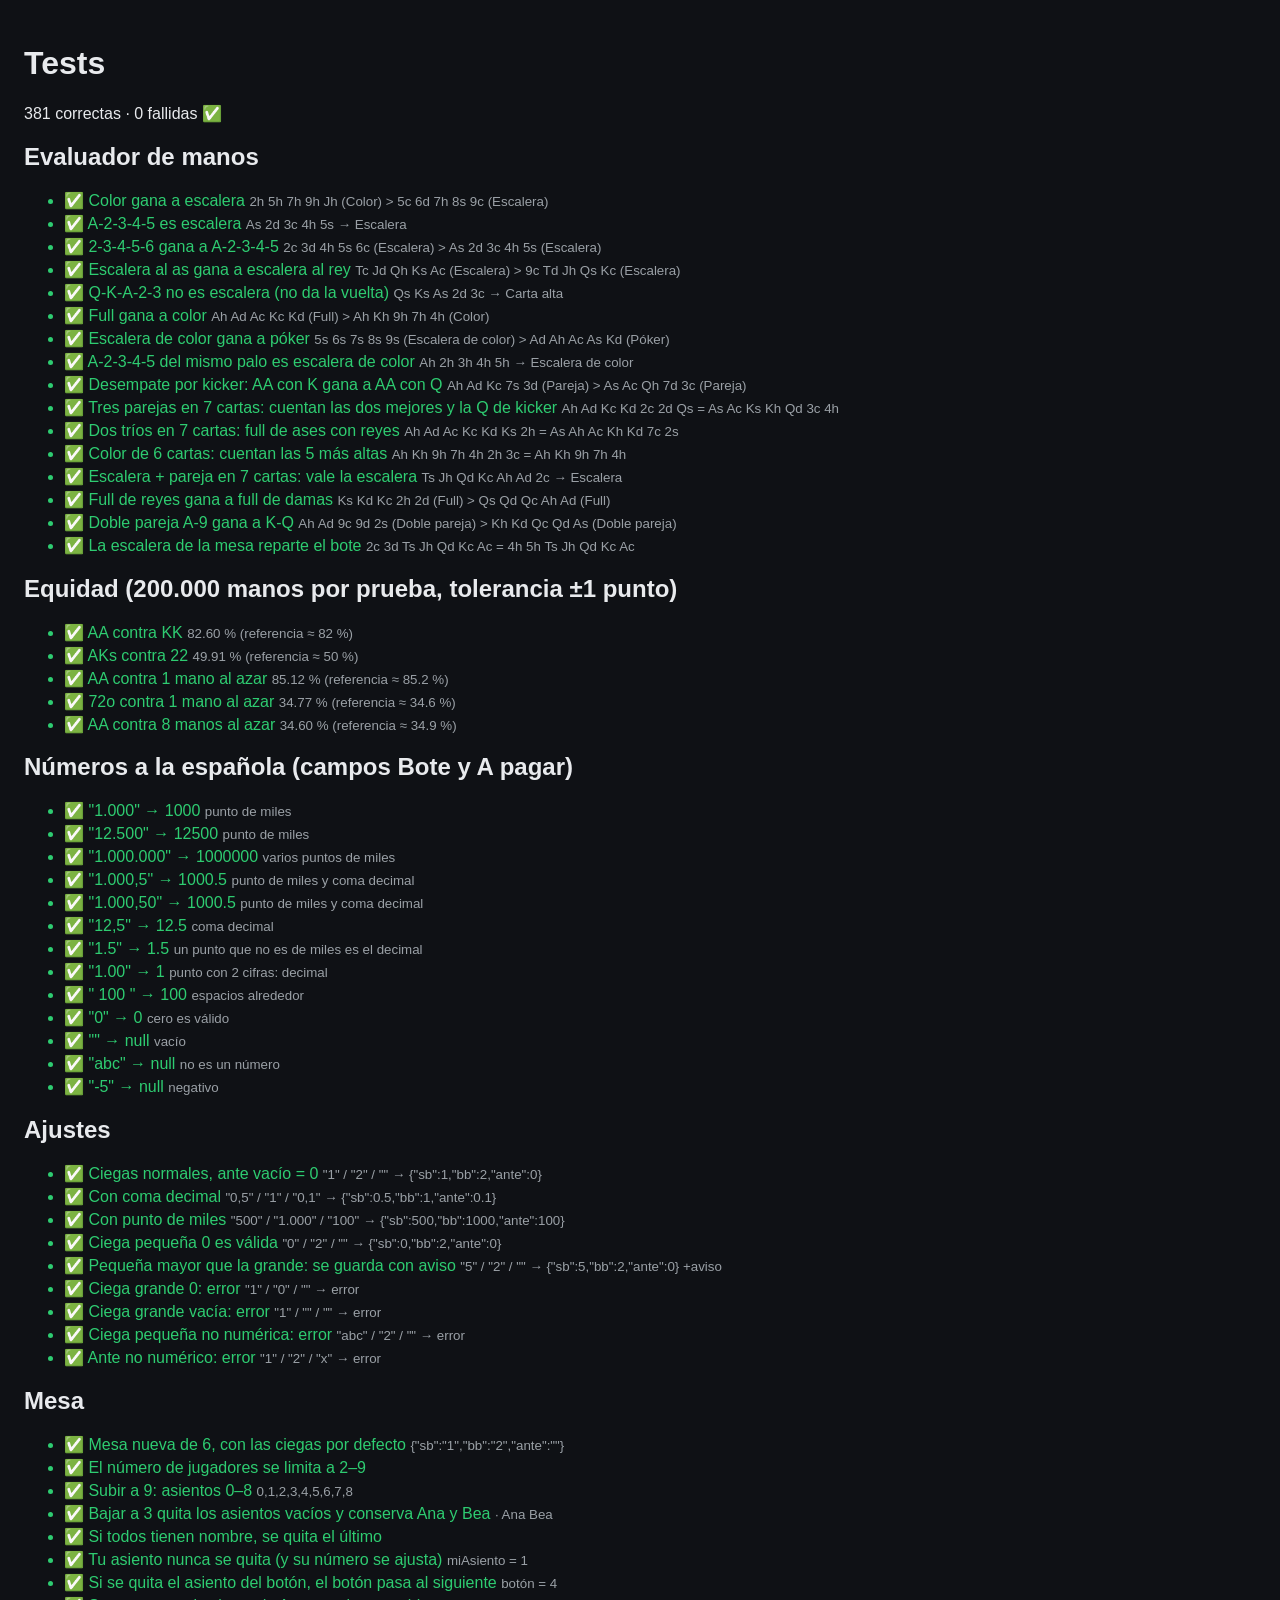
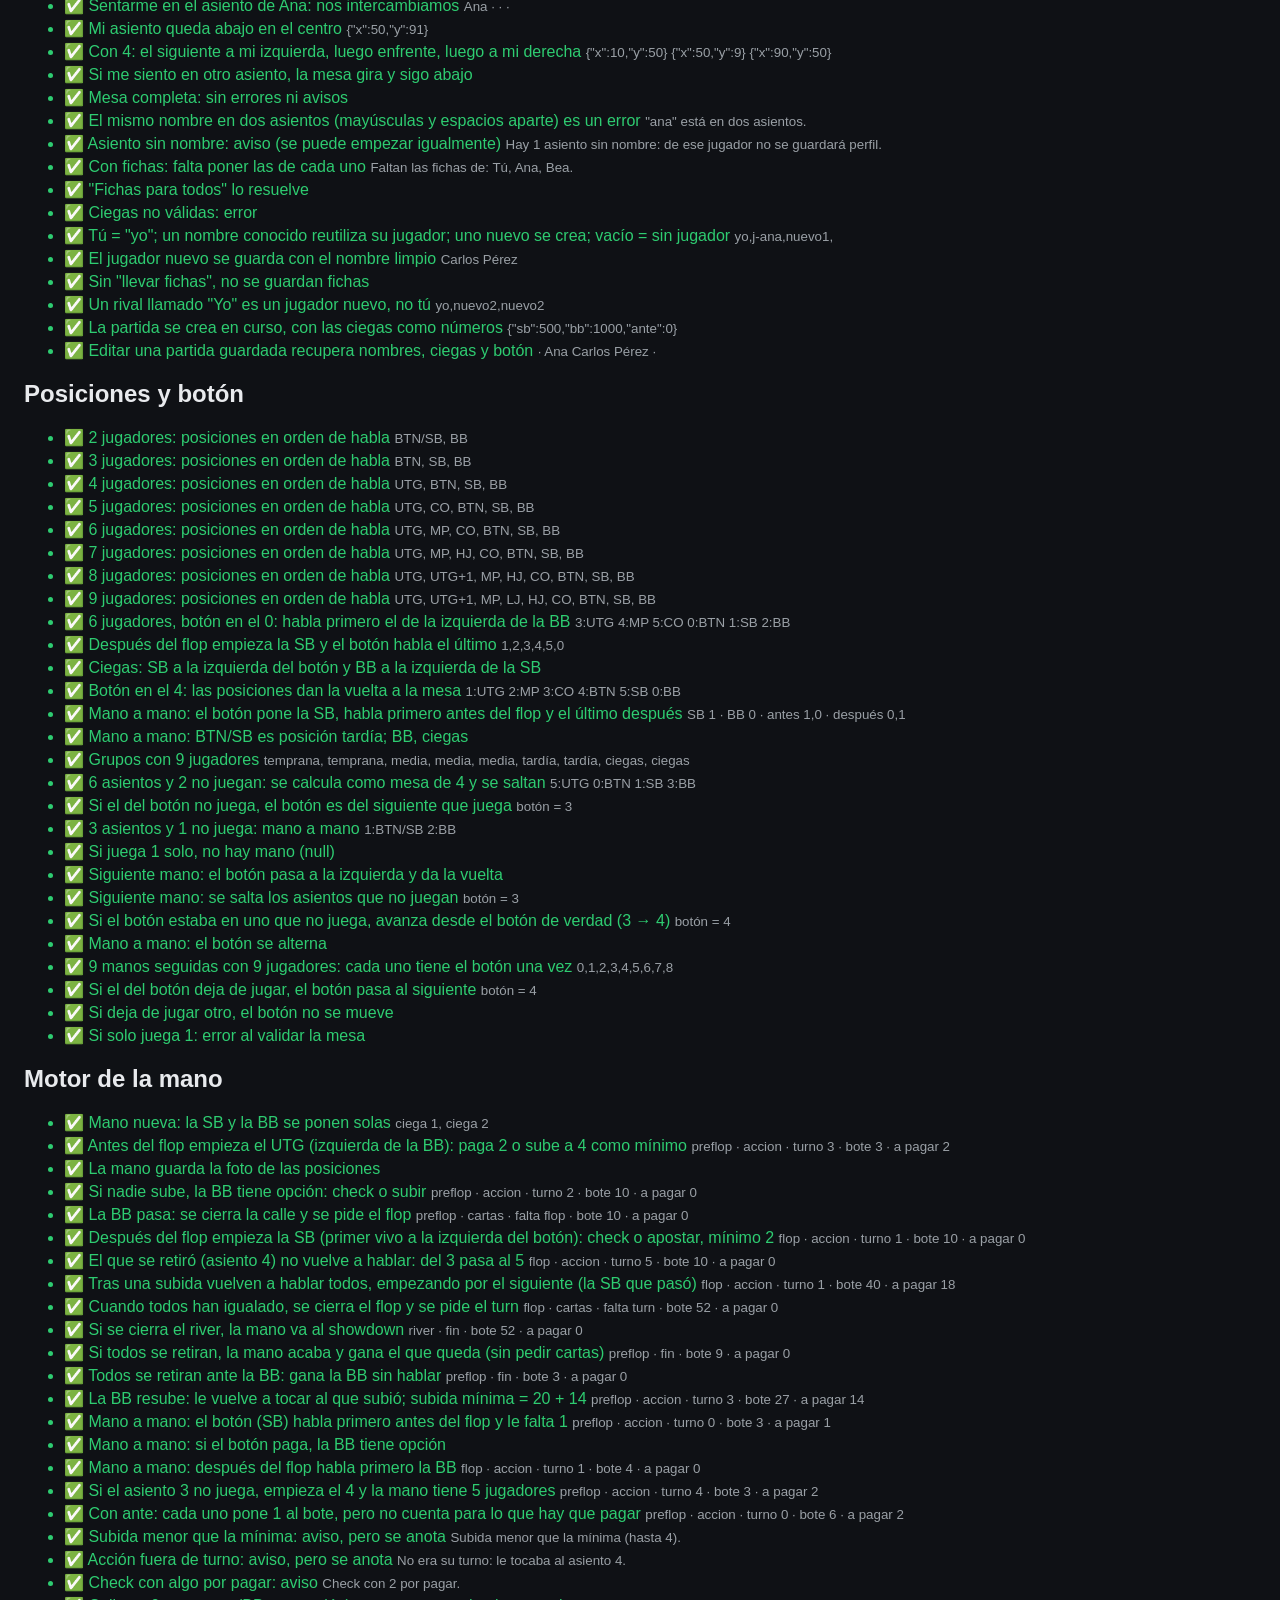
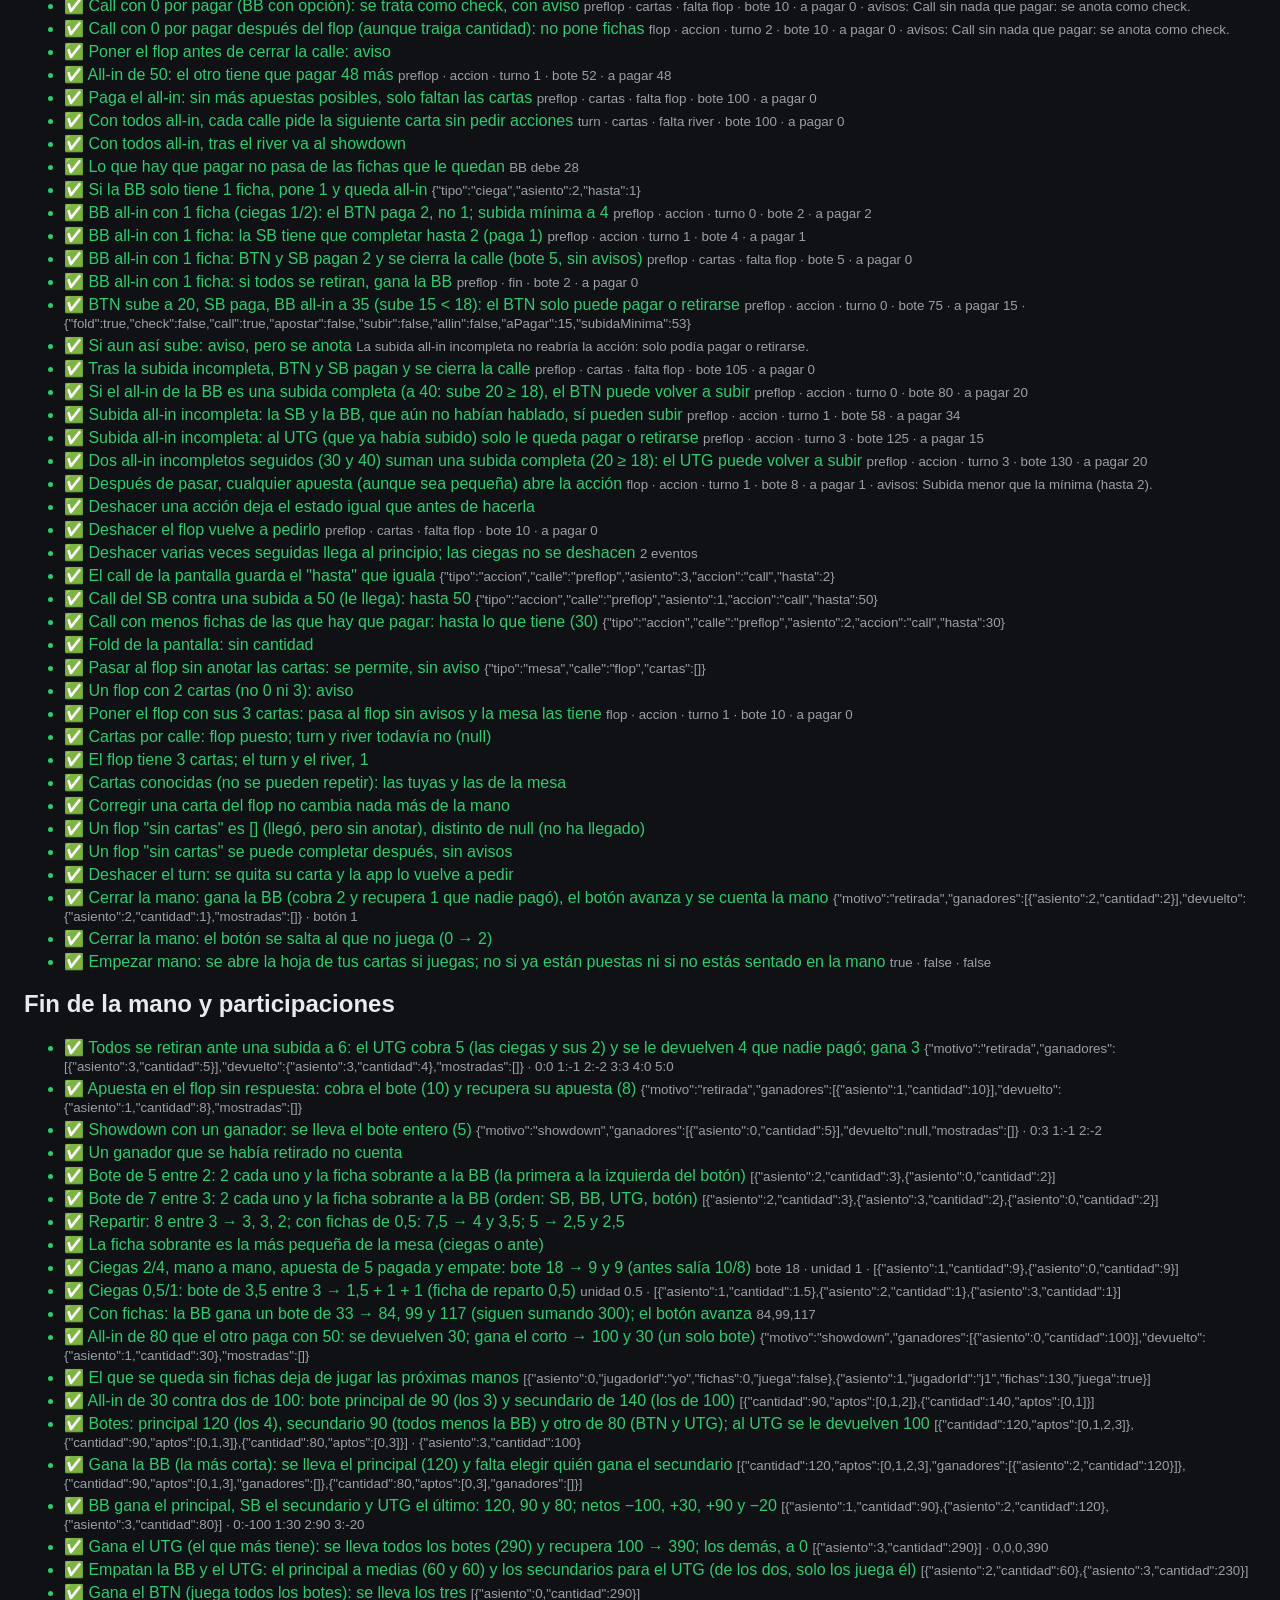
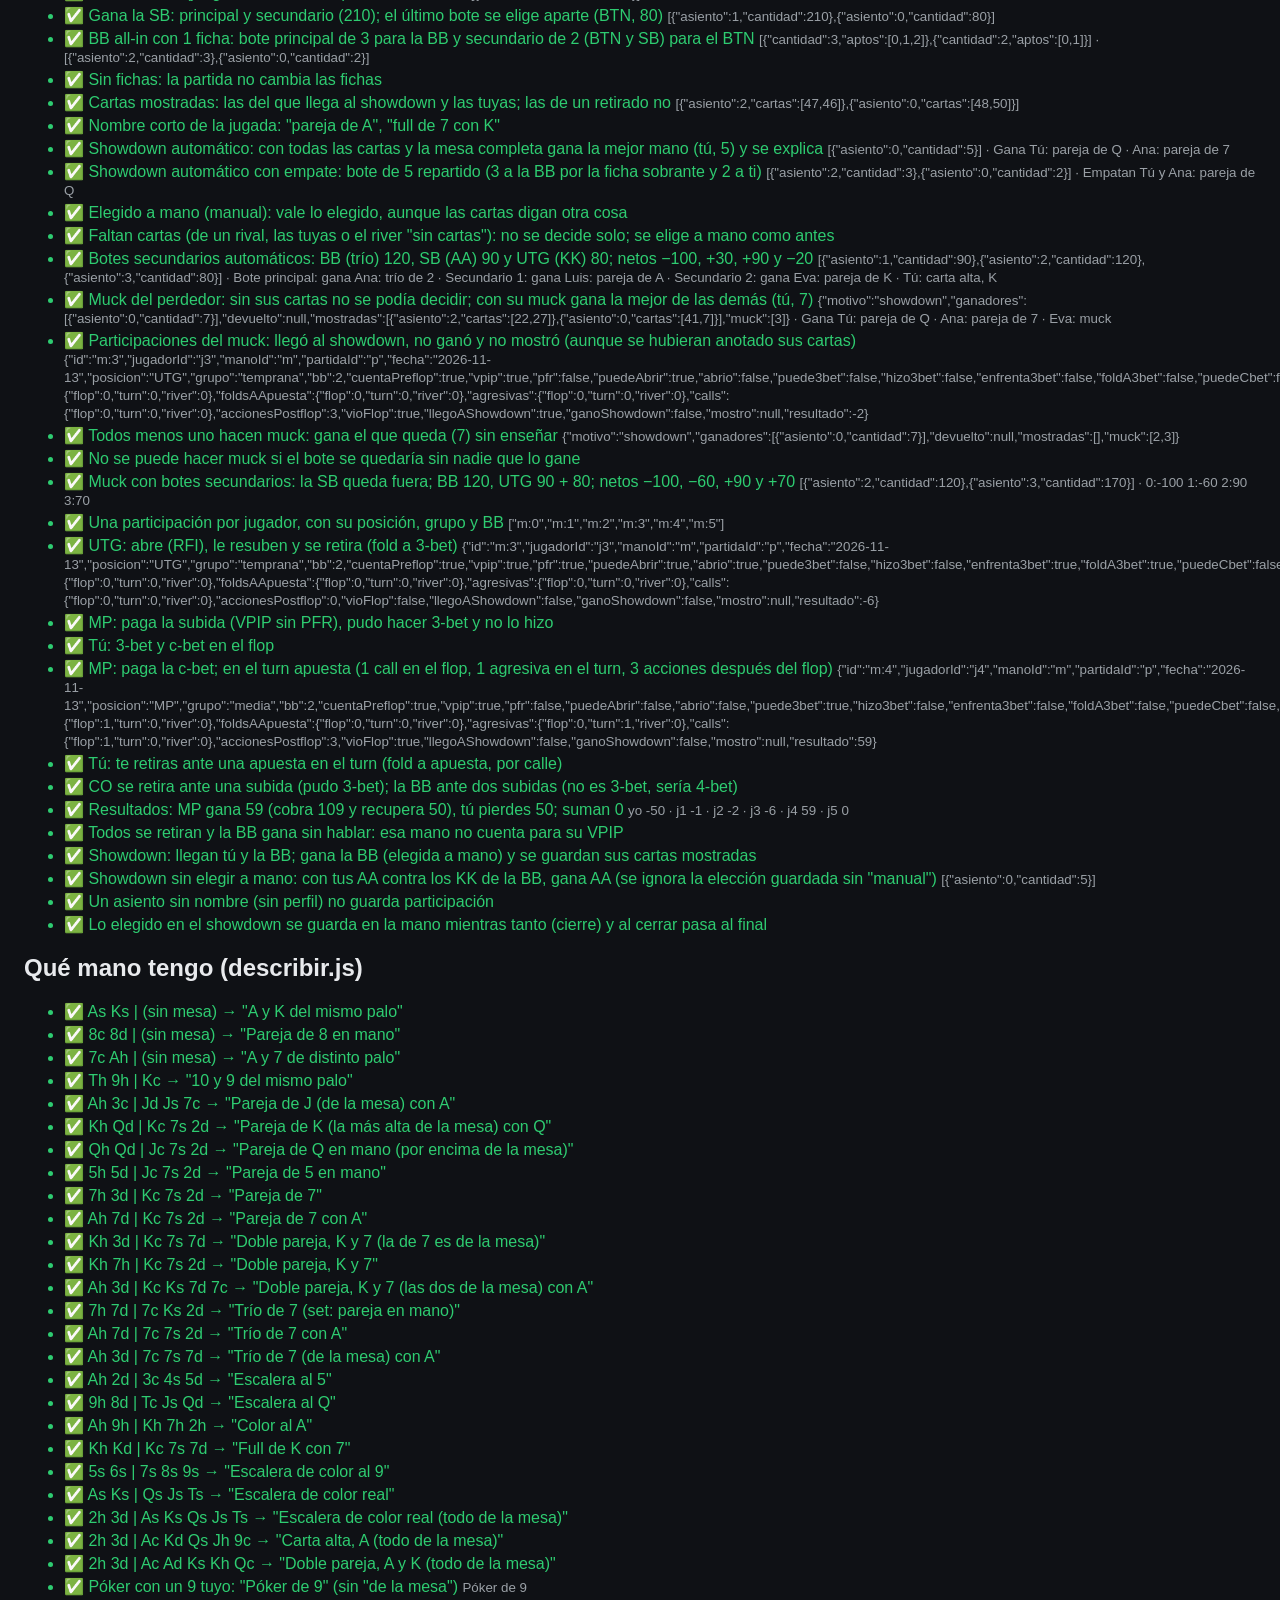
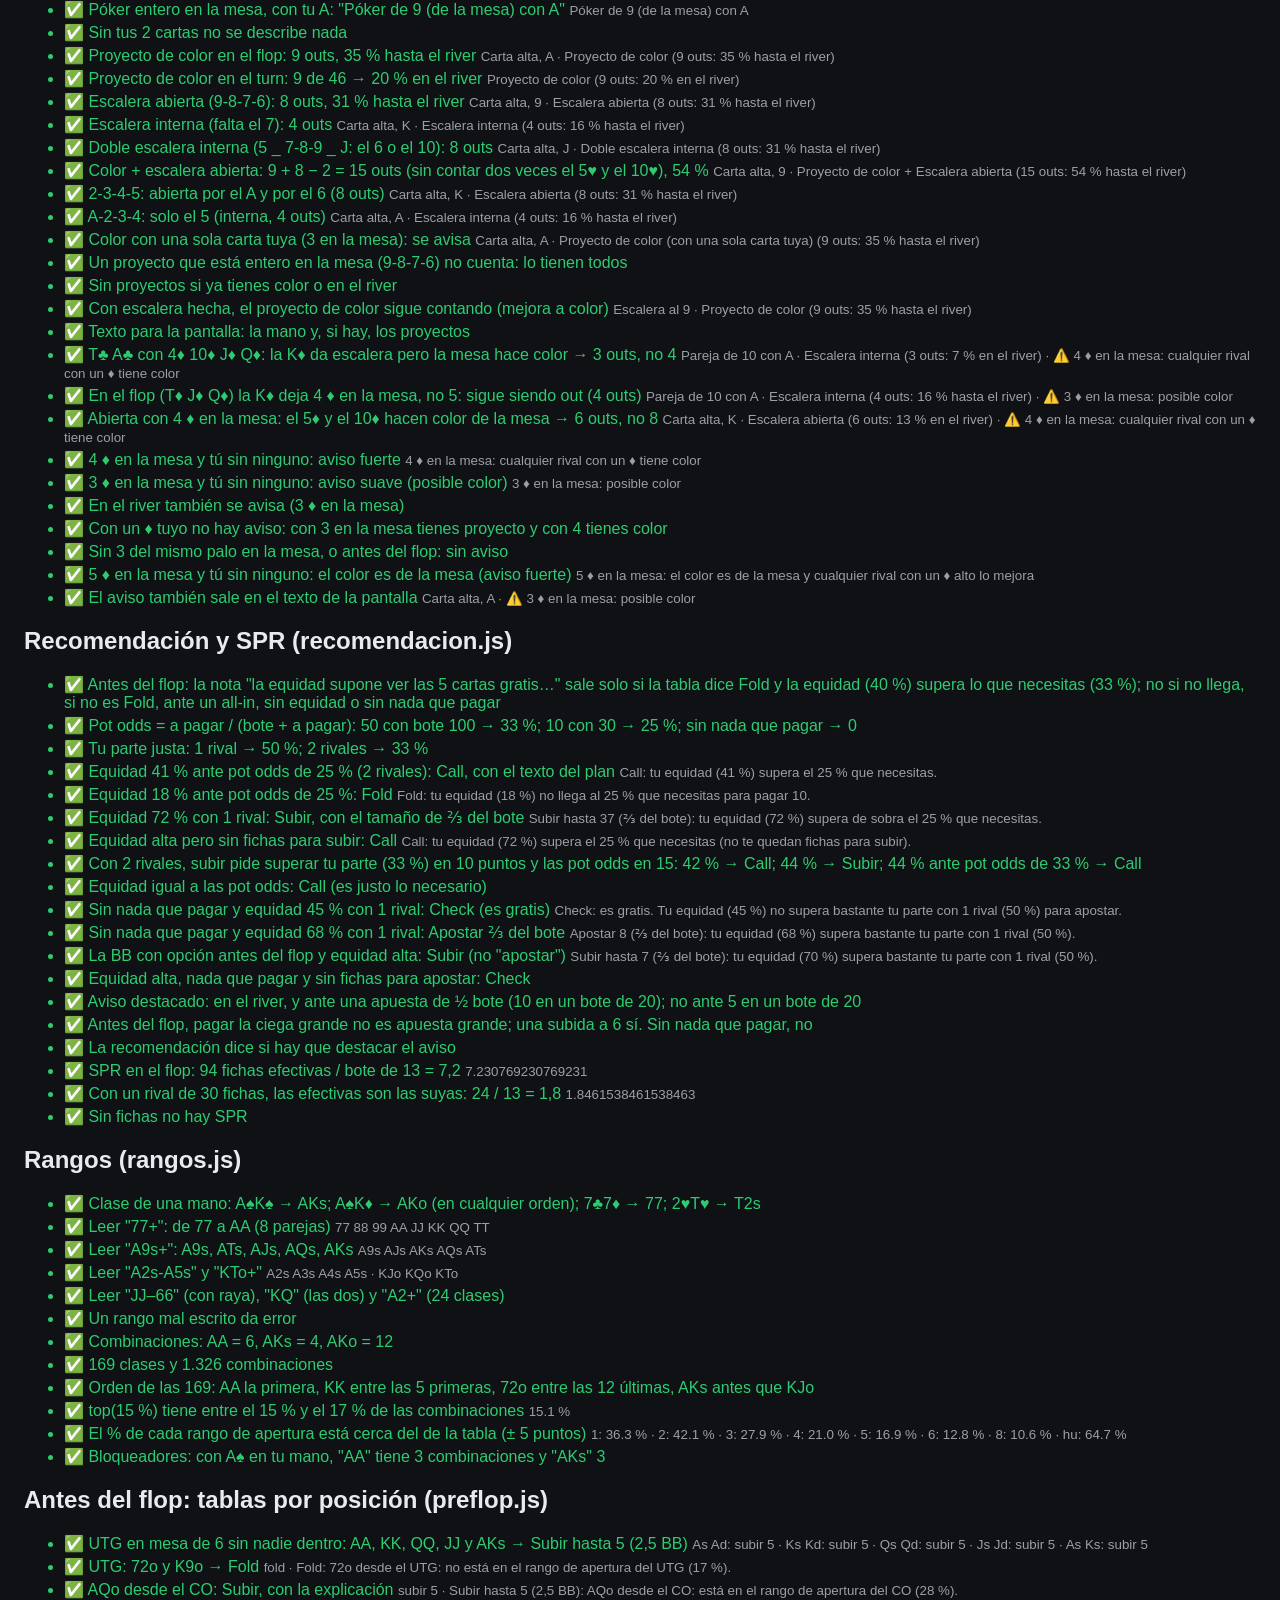
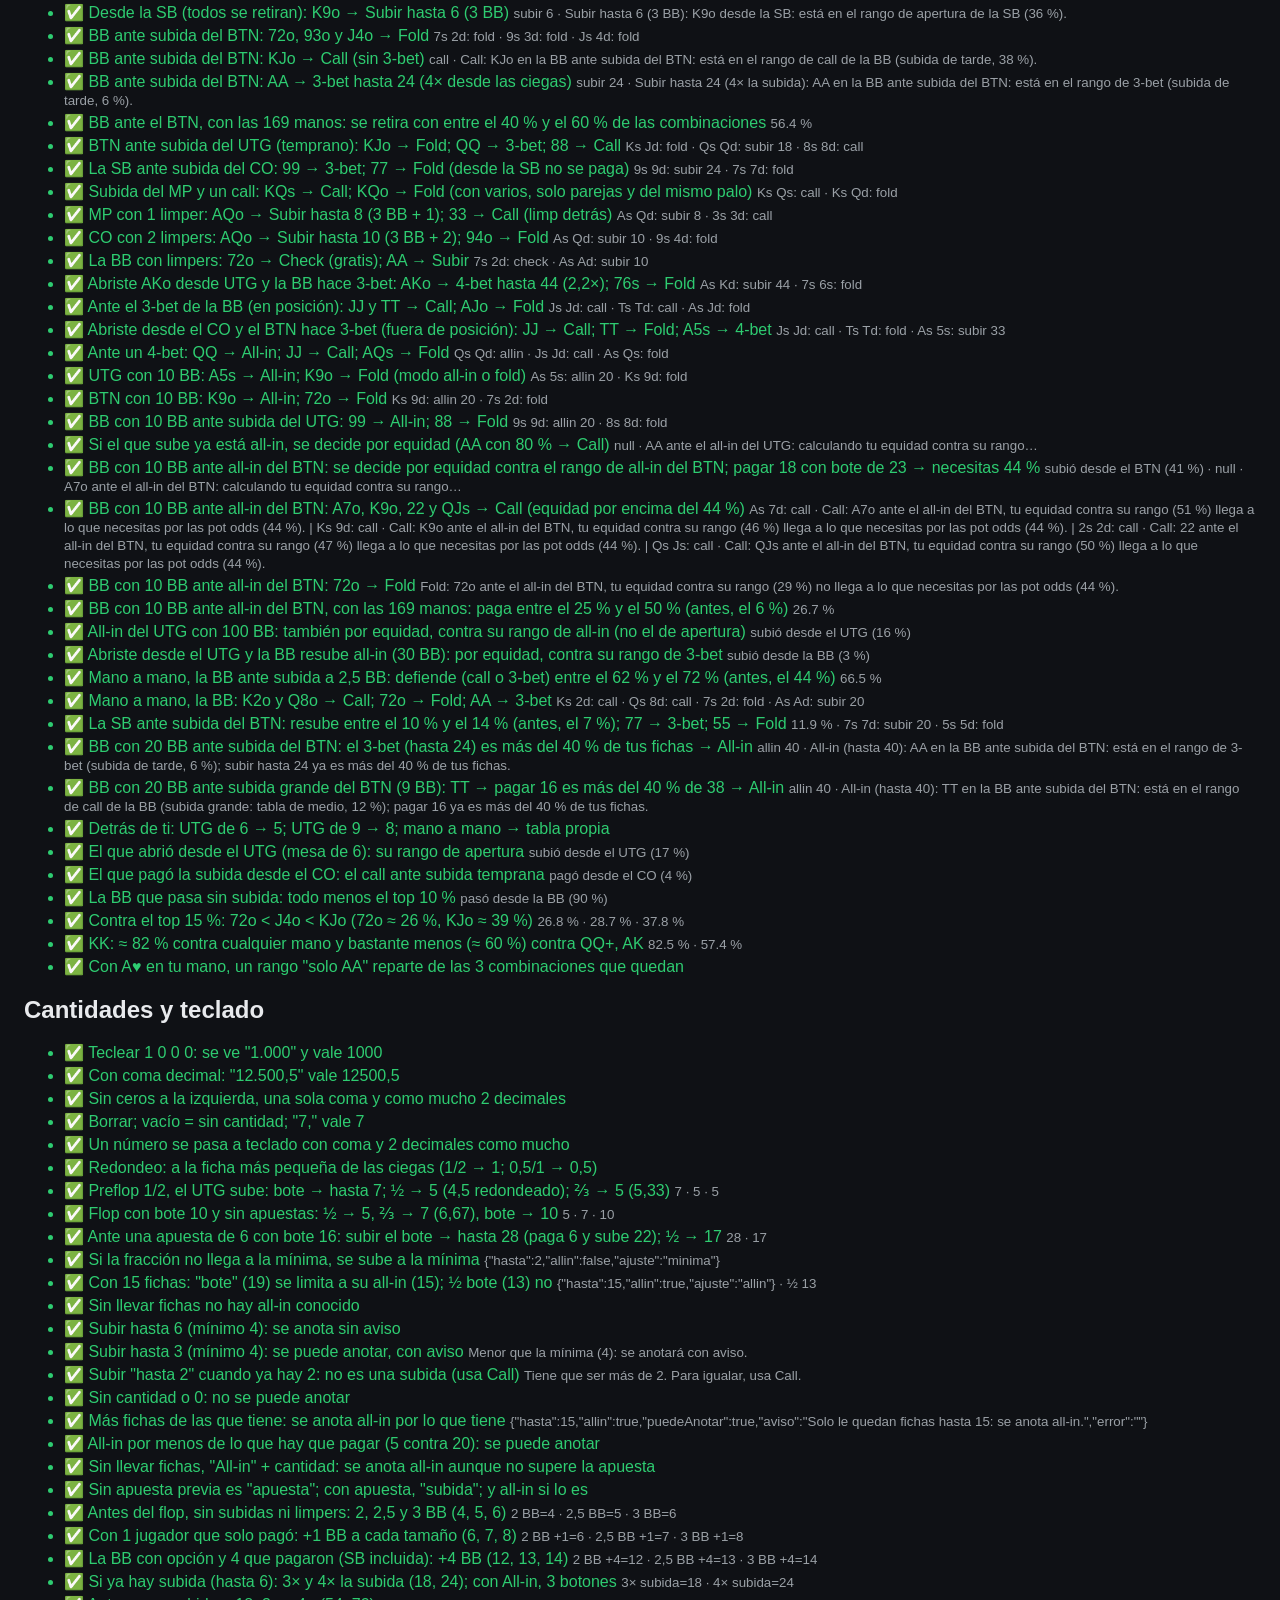
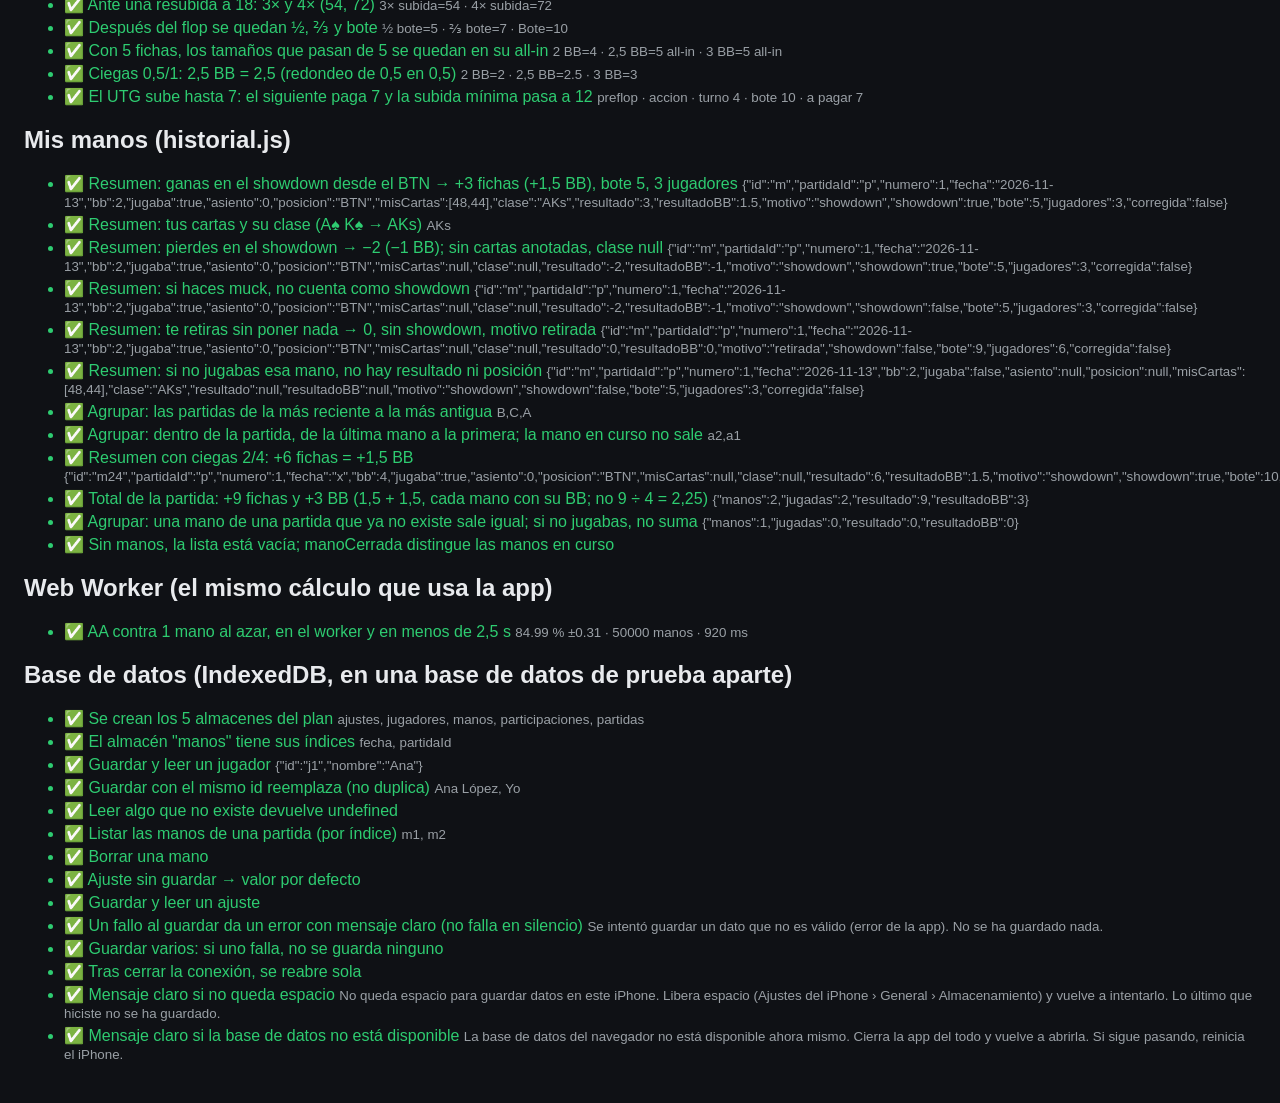
==== commit 4041dd51: "final.js: los empates se reparten con el MCD de ciegas, ante y lo puesto (unidadDeReparto) Con ciega" ====
--- a/tests/tests.html
+++ b/tests/tests.html
@@ -70,7 +70,7 @@
     import { cerrarMano, pedirMisCartas } from '../js/manos.js';
     import { resumenMano, sumarResultados, agruparPorPartida, manoCerrada } from '../js/historial.js';
     import {
-      calcularFinal, repartir, netos, unidadDeFichas, calcularBotes, faltanGanadores,
+      calcularFinal, repartir, netos, unidadDeFichas, unidadDeReparto, calcularBotes, faltanGanadores,
       decidirShowdown, puedeHacerMuck, motivoShowdown,
     } from '../js/final.js';
     import { describirMano, textoMano, nombreJugada } from '../js/describir.js';
@@ -640,6 +640,20 @@
           'Repartir: 8 entre 3 → 3, 3, 2; con fichas de 0,5: 7,5 → 4 y 3,5; 5 → 2,5 y 2,5');
         okF(unidadDeFichas({ sb: 1, bb: 2, ante: 0 }) === 1 && unidadDeFichas({ sb: 0.5, bb: 1, ante: 0.25 }) === 0.25,
           'La ficha sobrante es la más pequeña de la mesa (ciegas o ante)');
+
+        // Empate con una apuesta que no es múltiplo de la ciega pequeña (fallo de la v0.3.2)
+        const p24 = { ...partidaDe(2, 0), ciegas: { sb: 2, bb: 4, ante: 0 } };
+        const m24 = jugar(crearMano(p24, { id: 'm24', numero: 1, fecha: 'x' }),
+          ['0 call', '1 check', 'flop', '1 apuesta 5', '0 call', 'turn', '1 check', '0 check', 'river', '1 check', '0 check']);
+        const s24 = calcularEstado(m24);
+        const f24 = calcularFinal(m24, s24, { ganadores: [0, 1], manual: true });
+        okF(s24.bote === 18 && unidadDeReparto(m24.ciegas, s24) === 1
+          && f24.ganadores.length === 2 && f24.ganadores.every((g) => g.cantidad === 9),
+          'Ciegas 2/4, mano a mano, apuesta de 5 pagada y empate: bote 18 → 9 y 9 (antes salía 10/8)',
+          `bote ${s24.bote} · unidad ${unidadDeReparto(m24.ciegas, s24)} · ${ver(f24.ganadores)}`);
+        const u05 = unidadDeReparto({ sb: 0.5, bb: 1, ante: 0 }, { jugadores: [{ total: 1 }, { total: 1 }, { total: 1.5 }, { total: 0 }] });
+        okF(u05 === 0.5 && ver(repartir(3.5, [1, 2, 3], u05)) === '[{"asiento":1,"cantidad":1.5},{"asiento":2,"cantidad":1},{"asiento":3,"cantidad":1}]',
+          'Ciegas 0,5/1: bote de 3,5 entre 3 → 1,5 + 1 + 1 (ficha de reparto 0,5)', `unidad ${u05} · ${ver(repartir(3.5, [1, 2, 3], u05))}`);
 
         // Fichas actualizadas
         const pFichas = { ...partidaDe(3, 0, { fichas: [100, 100, 100] }), manosJugadas: 0 };
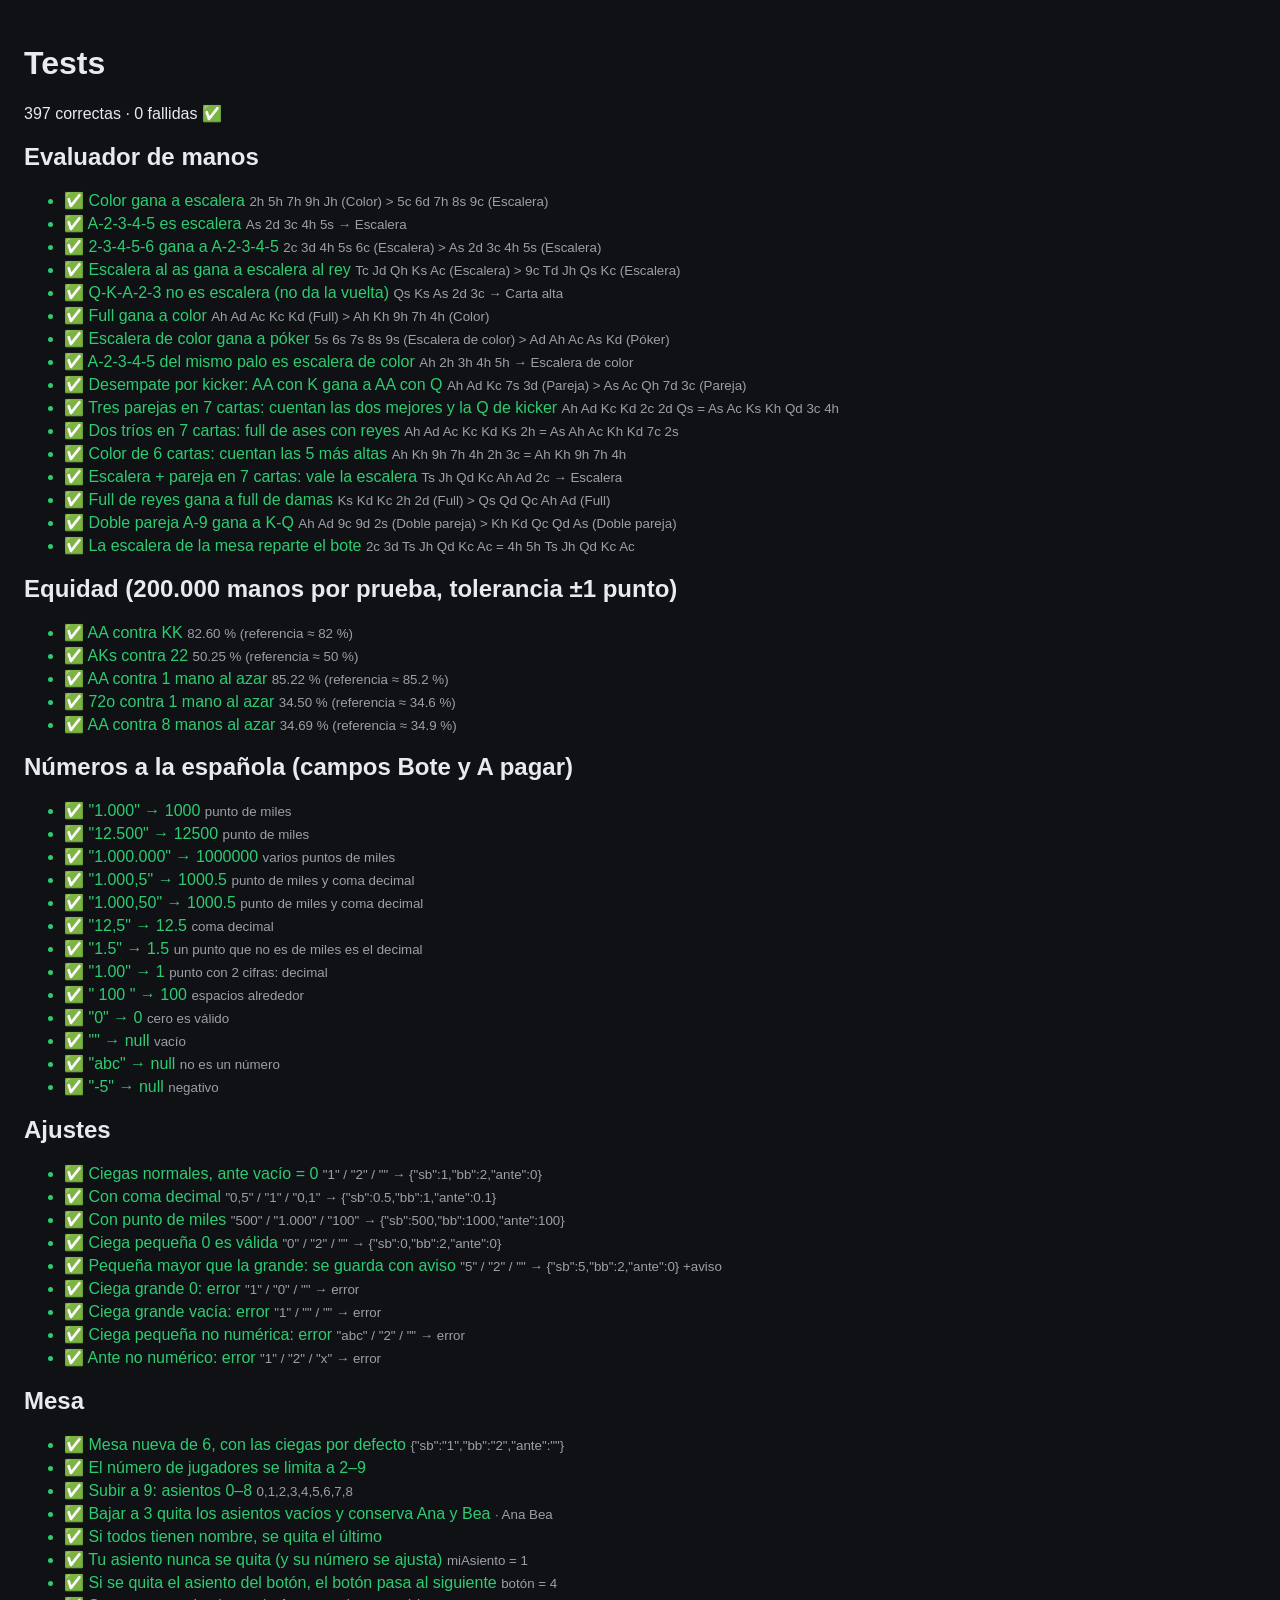
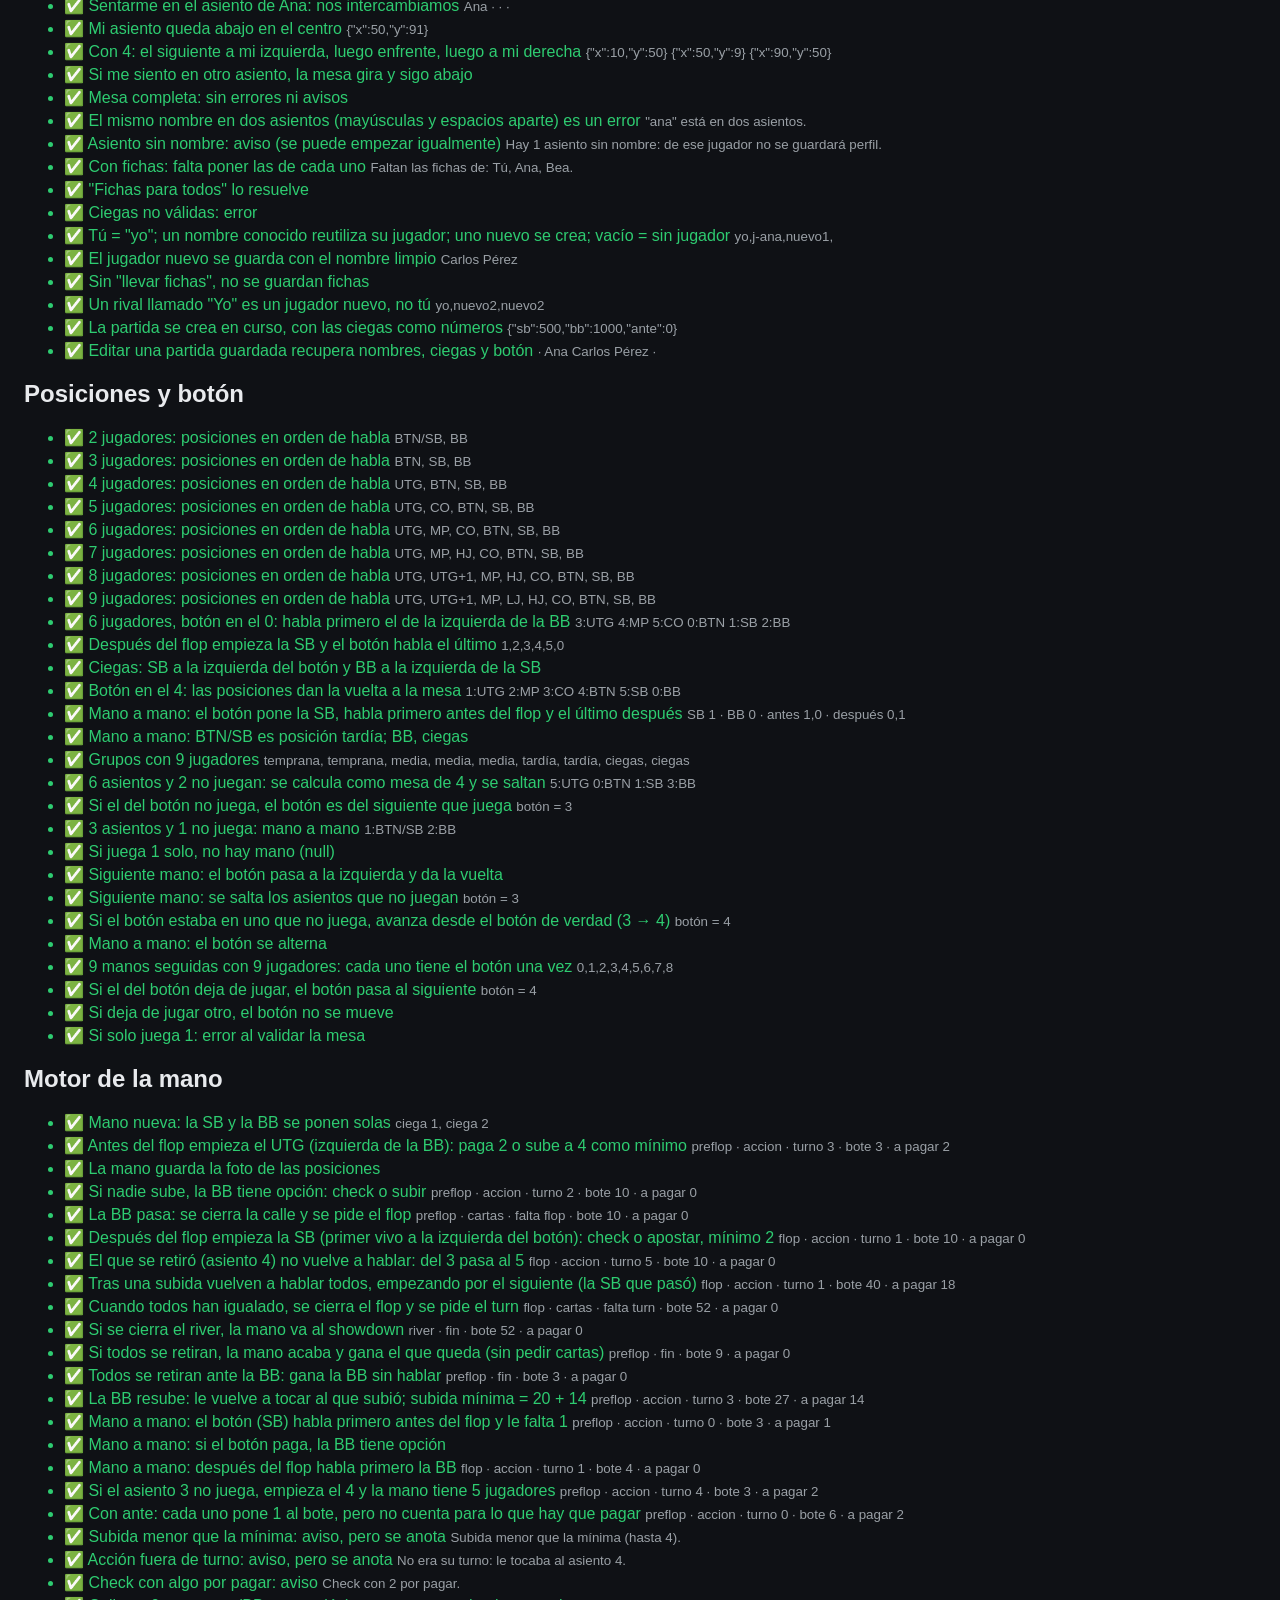
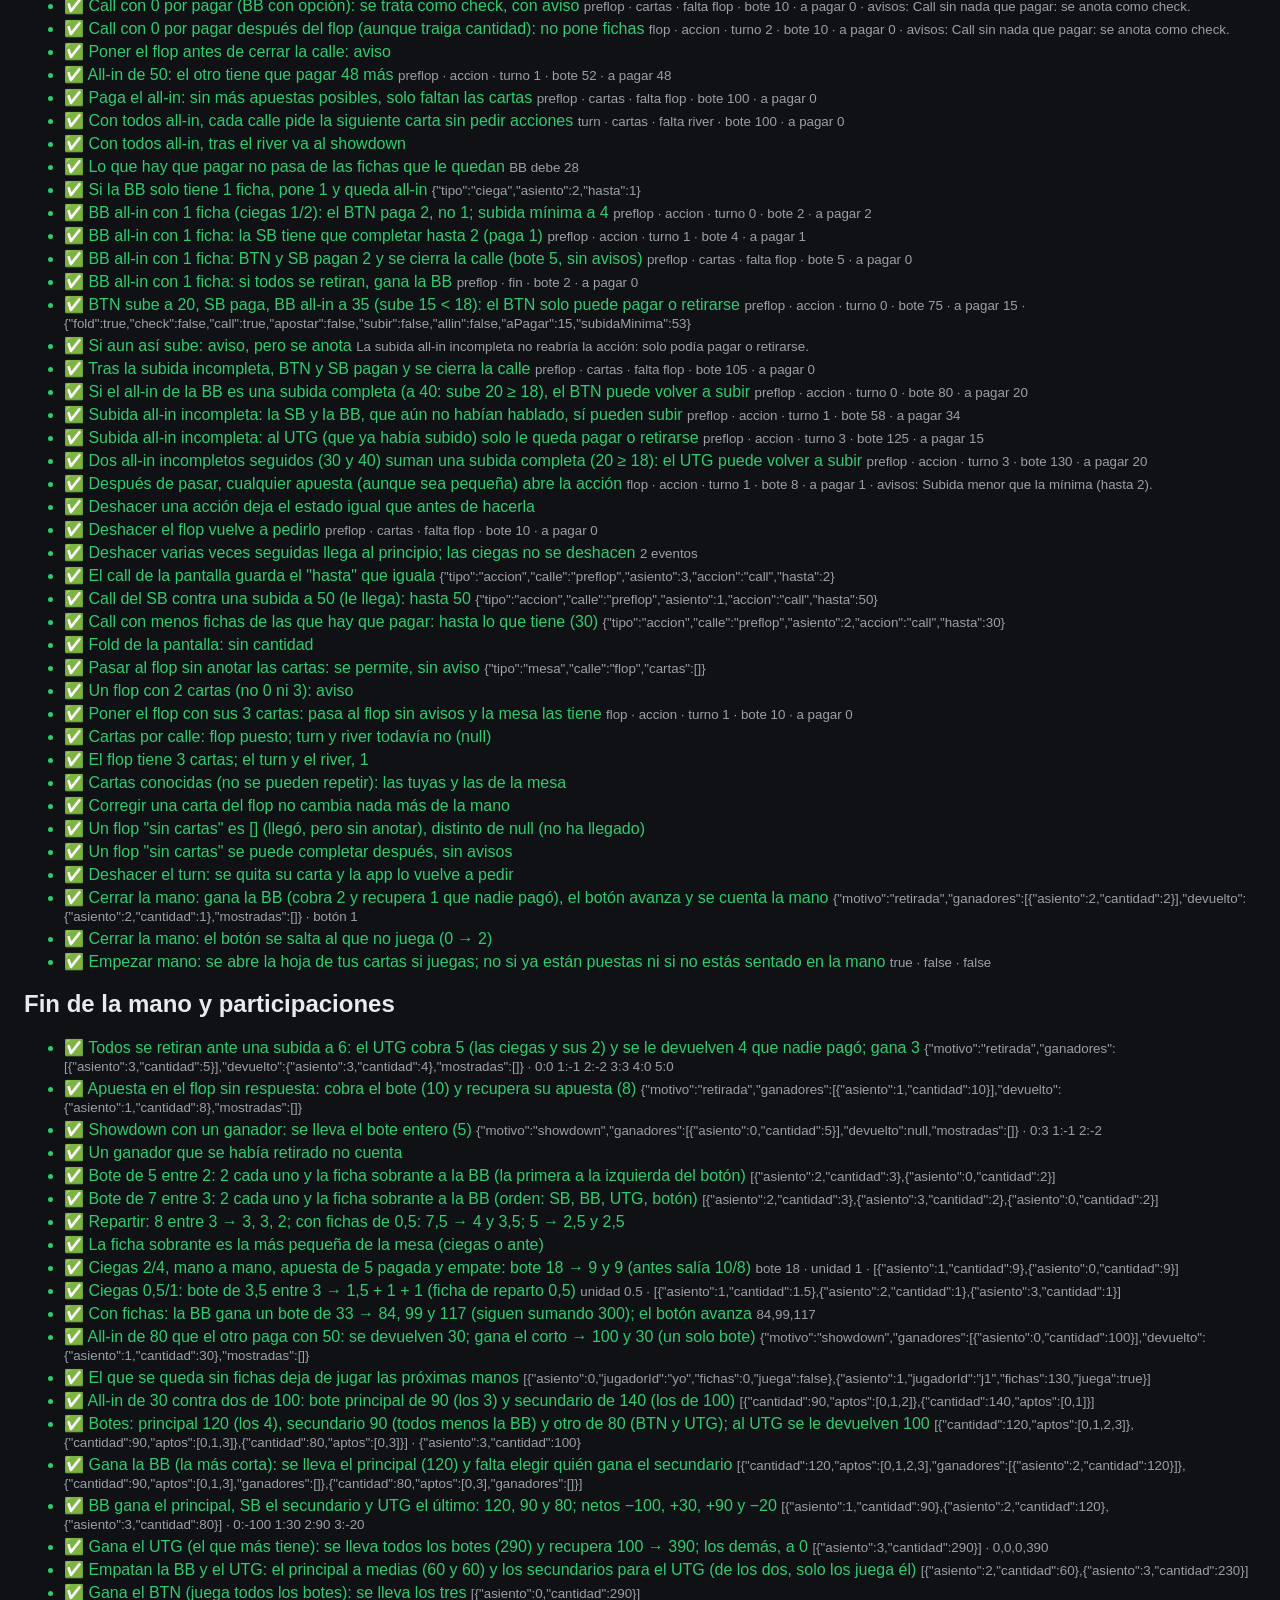
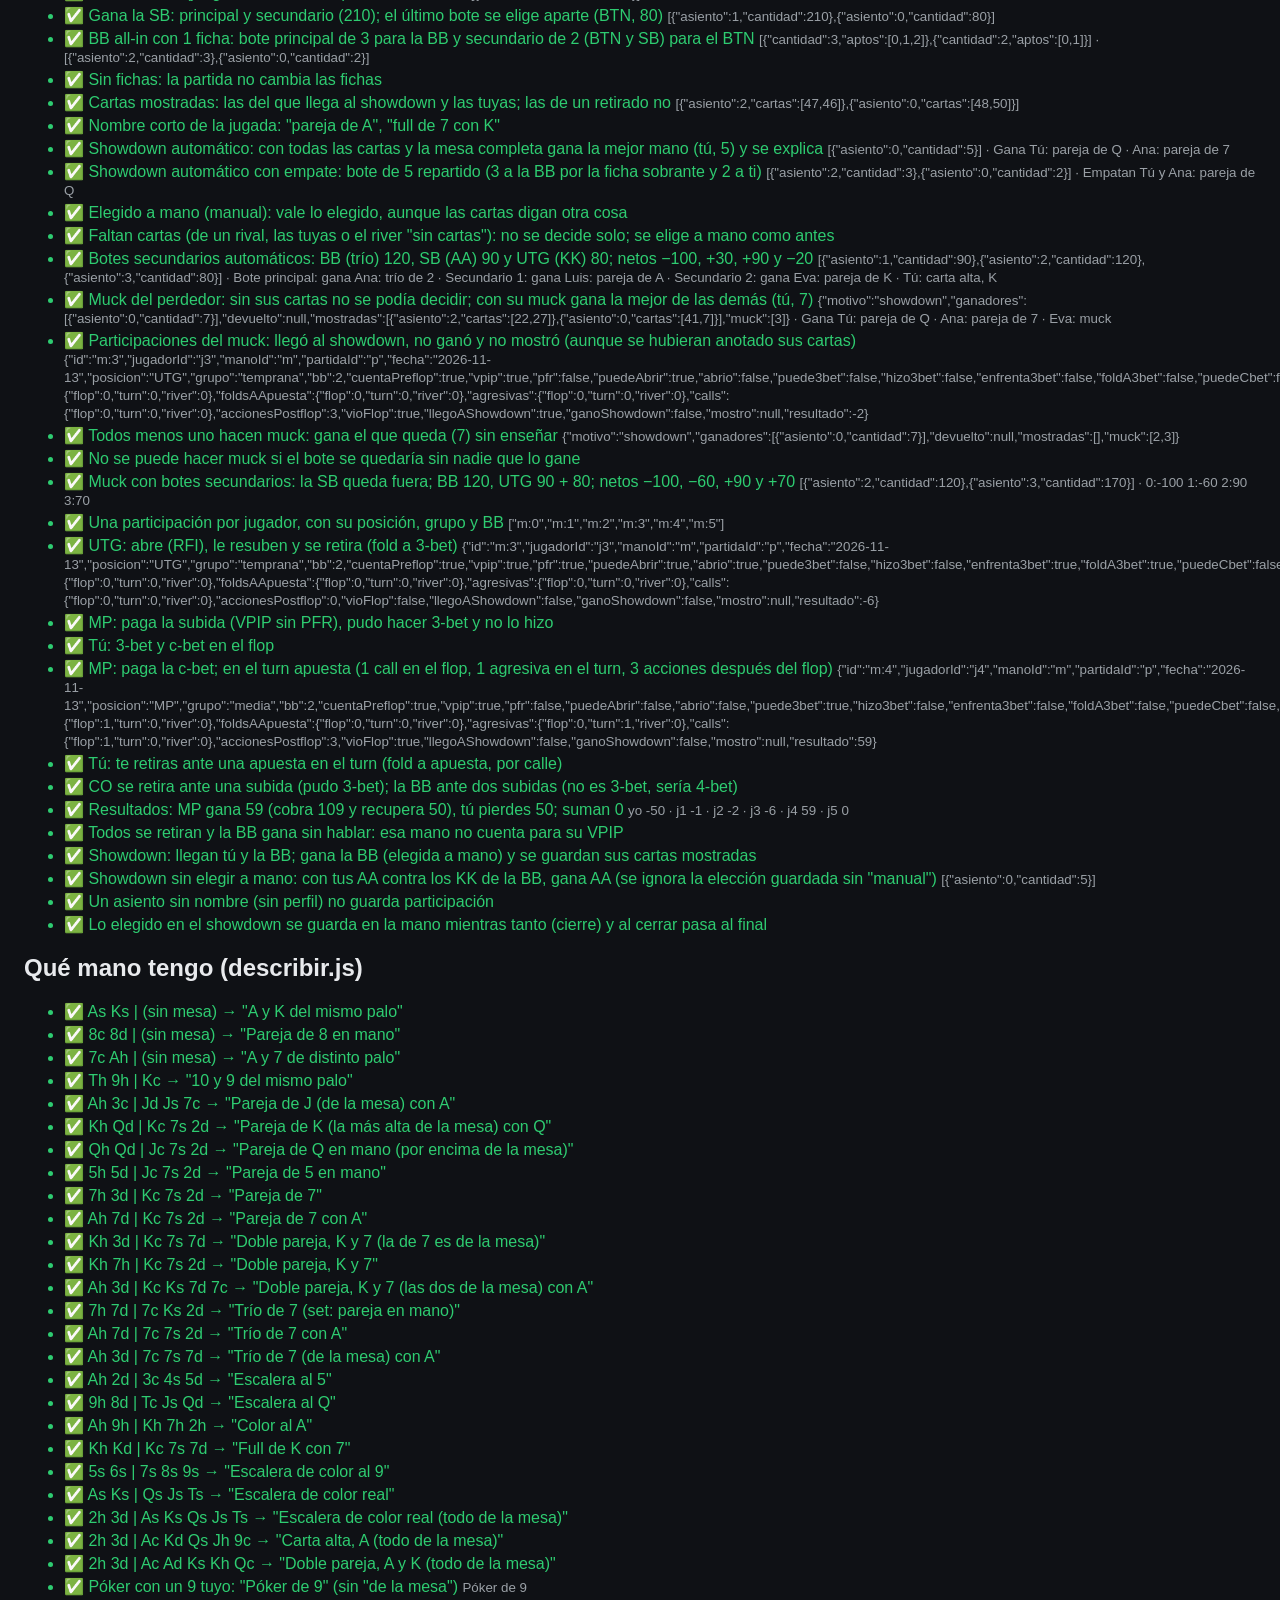
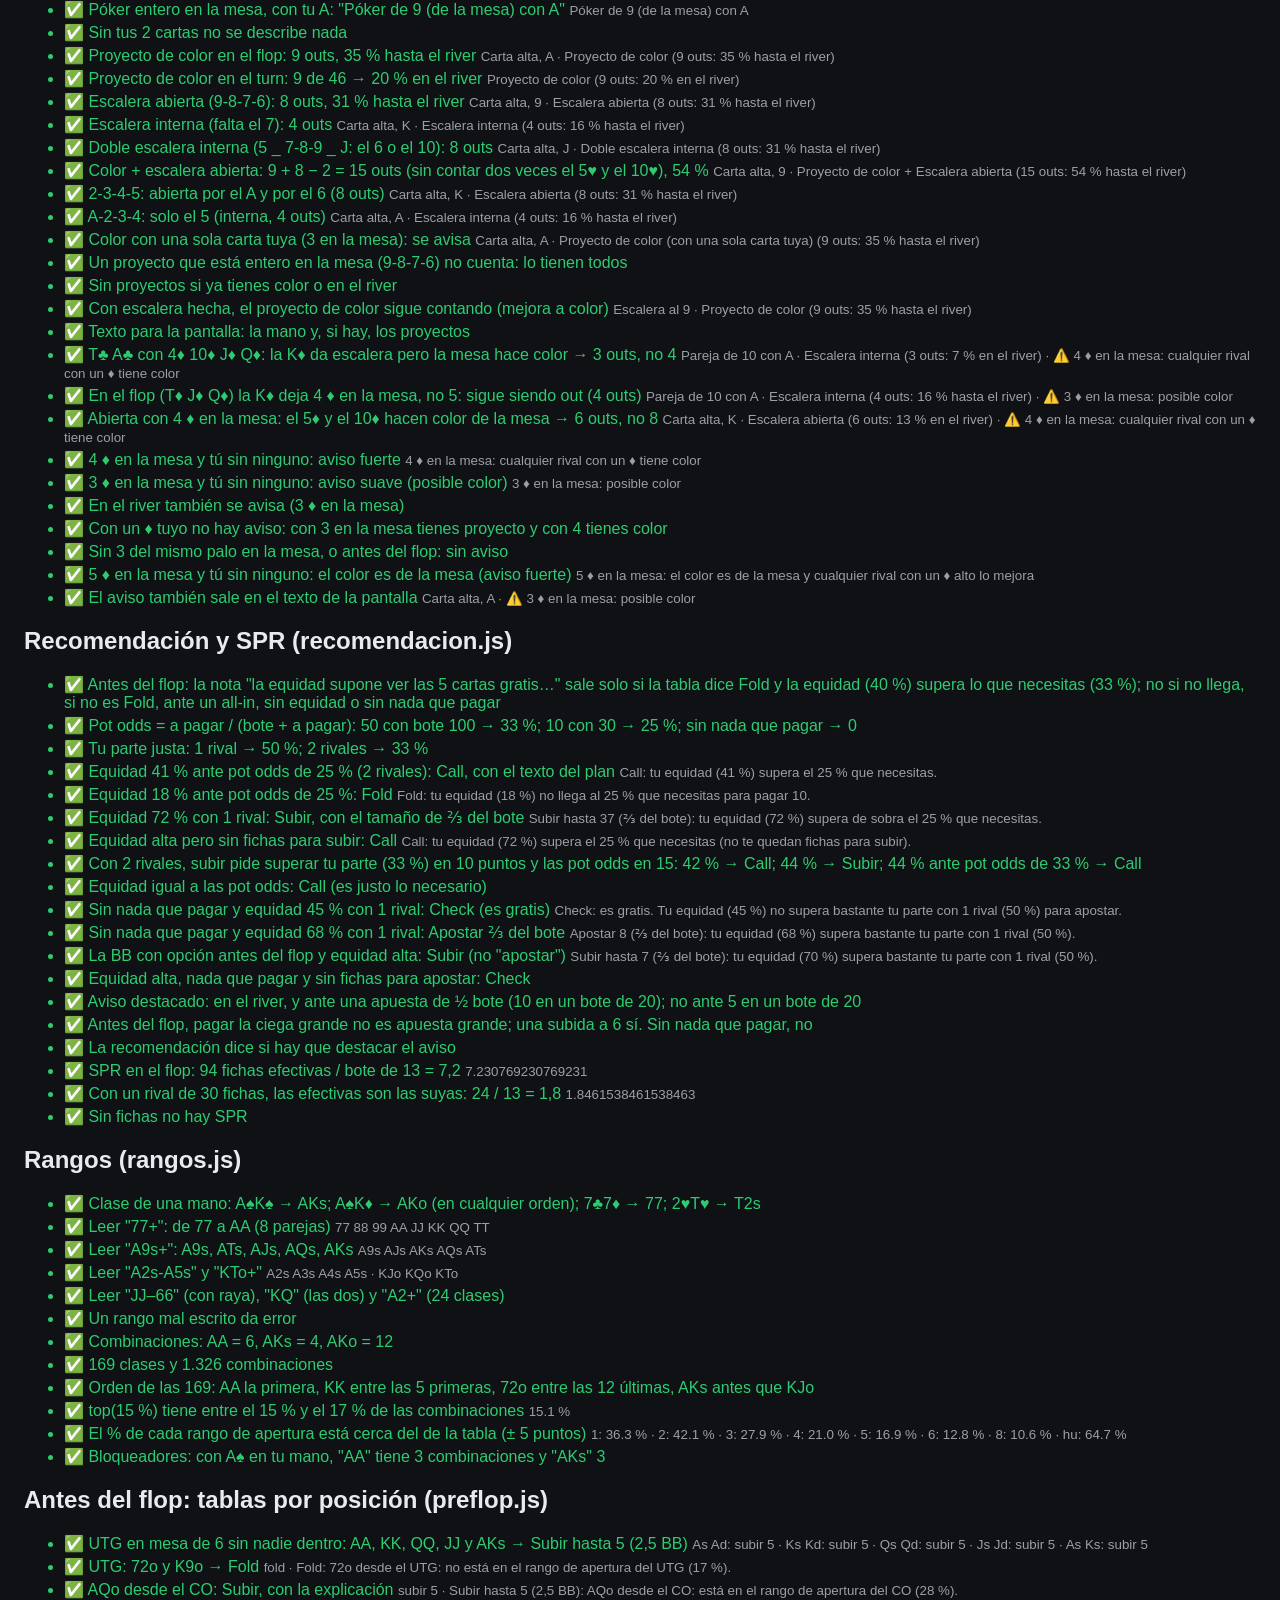
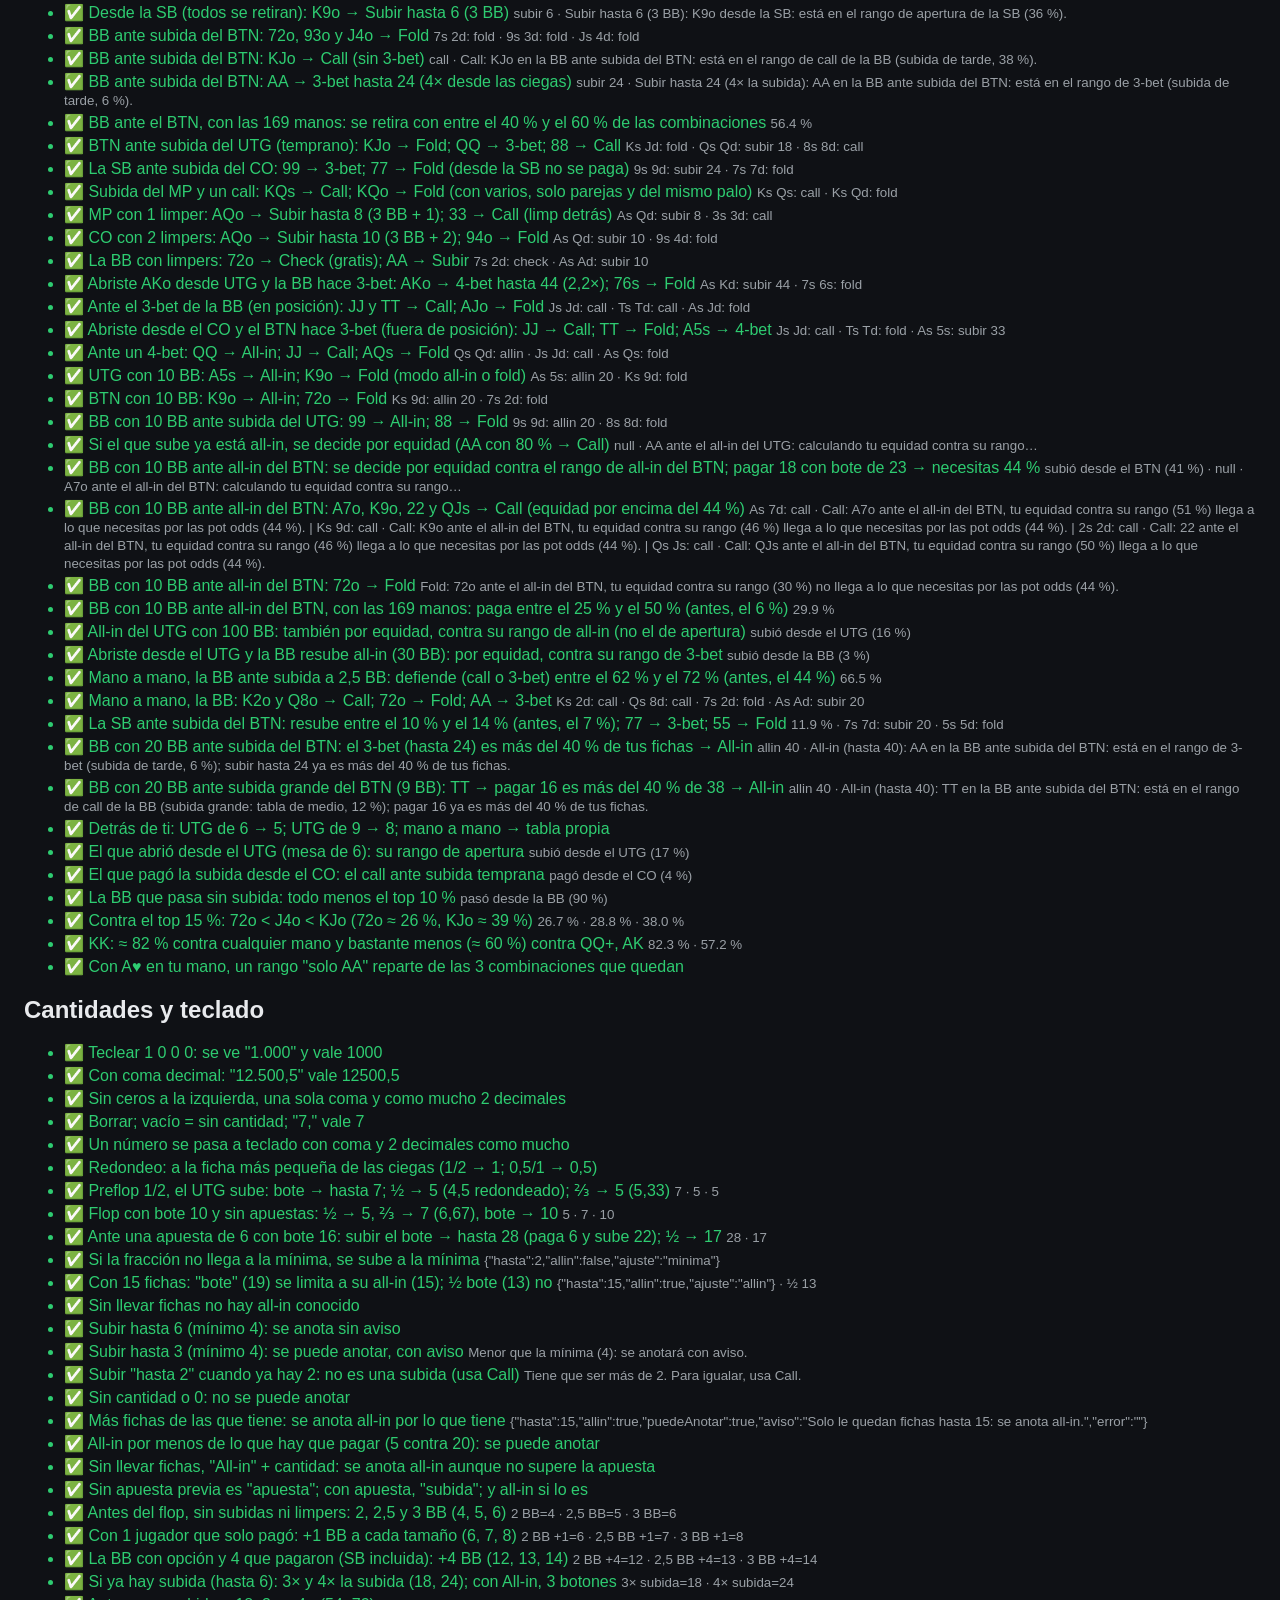
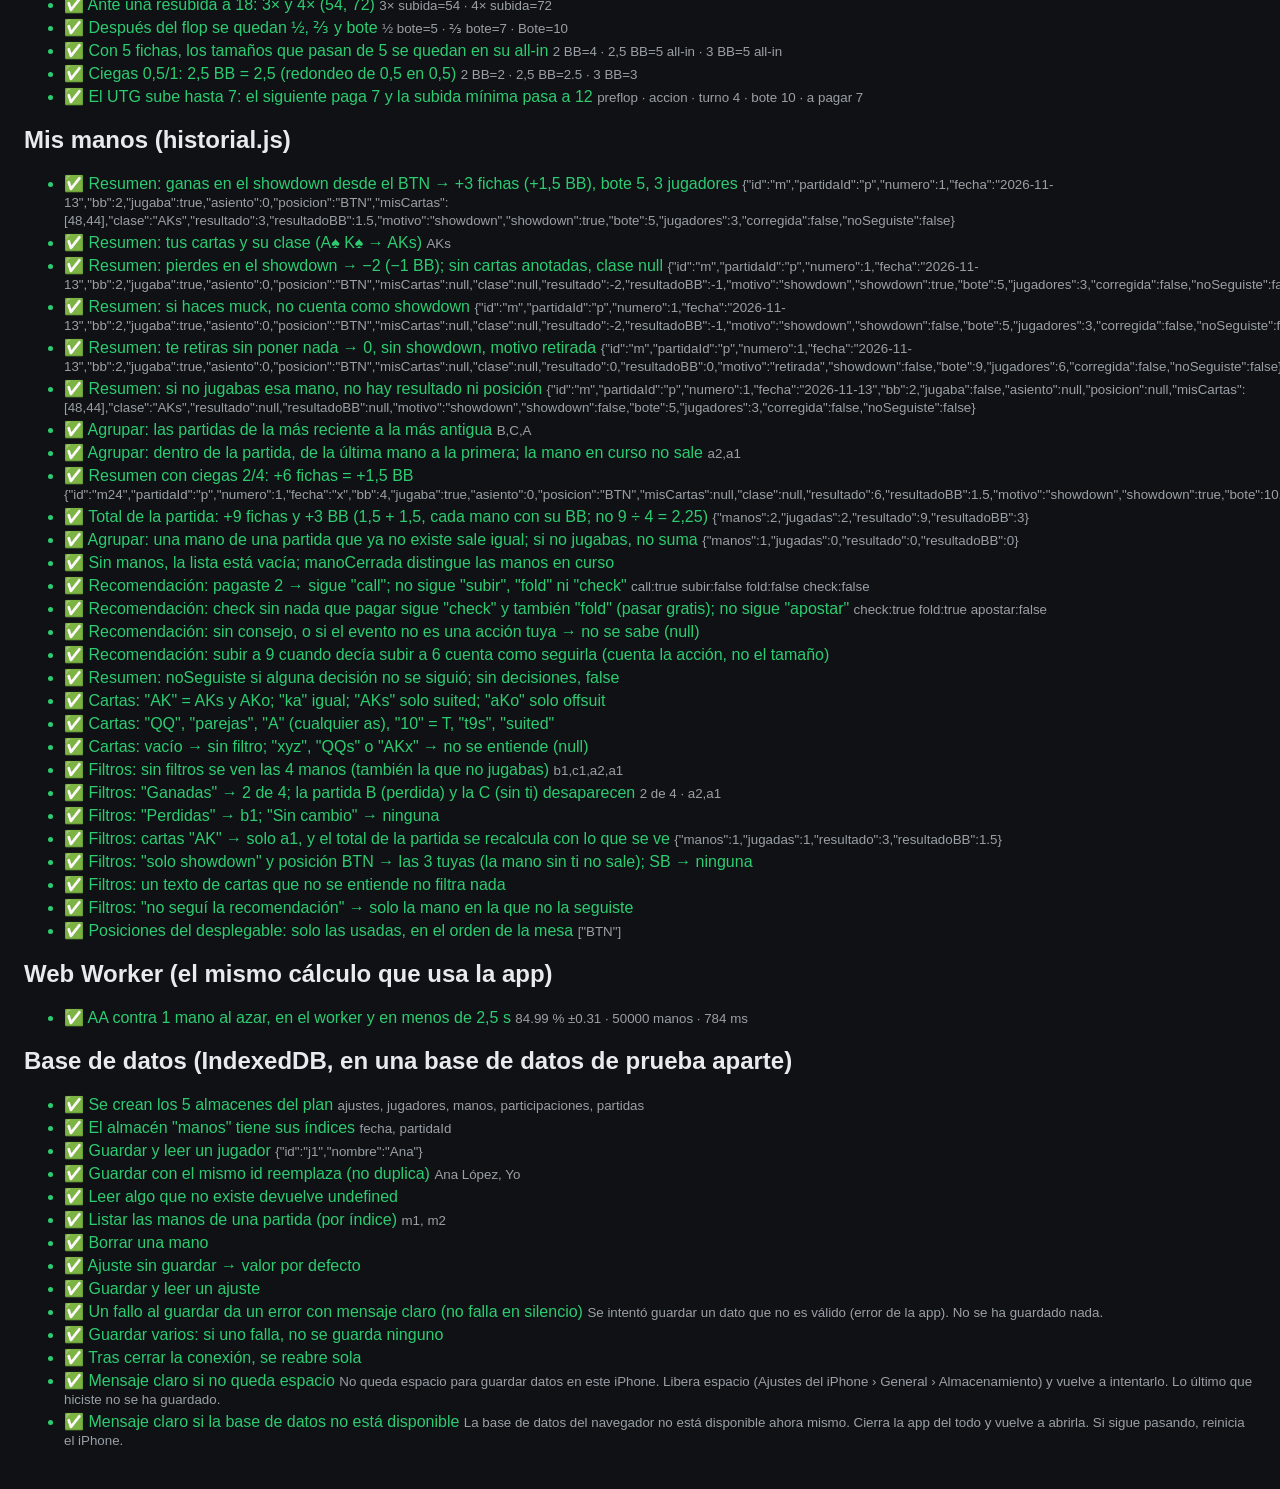
==== commit f8fbba54: "v0.3.4: Mis manos, filtros (posición, resultado, cartas, showdown, no seguí la recomendación) Co-Aut" ====
--- a/tests/tests.html
+++ b/tests/tests.html
@@ -68,7 +68,10 @@
       cartasPorCalle, mesaPorCalle, cambiarCartasDeMesa, cartasConocidas,
     } from '../js/motor.js';
     import { cerrarMano, pedirMisCartas } from '../js/manos.js';
-    import { resumenMano, sumarResultados, agruparPorPartida, manoCerrada } from '../js/historial.js';
+    import {
+      resumenMano, sumarResultados, agruparPorPartida, manoCerrada, siguioRecomendacion,
+      filtroDeCartas, hayFiltros, filtrarGrupos, posicionesUsadas, SIN_FILTROS,
+    } from '../js/historial.js';
     import {
       calcularFinal, repartir, netos, unidadDeFichas, unidadDeReparto, calcularBotes, faltanGanadores,
       decidirShowdown, puedeHacerMuck, motivoShowdown,
@@ -1423,6 +1426,66 @@
           'Agrupar: una mano de una partida que ya no existe sale igual; si no jugabas, no suma', ver(gC.total));
         okH(agruparPorPartida([]).length === 0 && manoCerrada(gano) && !manoCerrada({ final: null }),
           'Sin manos, la lista está vacía; manoCerrada distingue las manos en curso');
+
+        // ---- Paso 2: ¿seguiste la recomendación? ----
+        // En mSd los eventos son: 0-1 ciegas, 2 "0 call" (tú), 3 "1 fold", 4 "2 check", 5 flop,
+        // 6 "2 check", 7 "0 check" (tú, sin nada que pagar)…
+        const sig = (mano, evento, consejo) => siguioRecomendacion(mano, { evento, consejo });
+        okH(sig(mSd, 2, 'call') === true && sig(mSd, 2, 'subir') === false && sig(mSd, 2, 'fold') === false && sig(mSd, 2, 'check') === false,
+          'Recomendación: pagaste 2 → sigue "call"; no sigue "subir", "fold" ni "check"',
+          ['call', 'subir', 'fold', 'check'].map((c) => c + ':' + sig(mSd, 2, c)).join(' '));
+        okH(sig(mSd, 7, 'check') === true && sig(mSd, 7, 'fold') === true && sig(mSd, 7, 'apostar') === false,
+          'Recomendación: check sin nada que pagar sigue "check" y también "fold" (pasar gratis); no sigue "apostar"',
+          ['check', 'fold', 'apostar'].map((c) => c + ':' + sig(mSd, 7, c)).join(' '));
+        okH(sig(mSd, 2, null) === null && sig(mSd, 3, 'call') === null && sig(mSd, 99, 'call') === null && siguioRecomendacion(mSd, null) === null,
+          'Recomendación: sin consejo, o si el evento no es una acción tuya → no se sabe (null)');
+        const mSube = jugar(nueva(3, 0), ['0 subida 9', '1 fold', '2 fold']);
+        okH(siguioRecomendacion(mSube, { evento: 2, consejo: 'subir', hasta: 6 }) === true && sig(mSube, 2, 'allin') === true && sig(mSube, 2, 'call') === false,
+          'Recomendación: subir a 9 cuando decía subir a 6 cuenta como seguirla (cuenta la acción, no el tamaño)');
+        const conDec = (base, consejo) => ({ ...base, decisiones: [{ evento: 2, consejo, equidad: 0.5 }] });
+        okH(resumenMano(conDec(gano, 'subir')).noSeguiste === true && resumenMano(conDec(gano, 'call')).noSeguiste === false
+          && resumenMano(gano).noSeguiste === false,
+          'Resumen: noSeguiste si alguna decisión no se siguió; sin decisiones, false');
+
+        // ---- Paso 2: filtro de cartas ----
+        const cartasOk = (texto, si, no) => {
+          const f = filtroDeCartas(texto);
+          return typeof f === 'function' && si.every((c) => f(c)) && no.every((c) => !f(c));
+        };
+        okH(cartasOk('AK', ['AKs', 'AKo'], ['AQs', 'KK']) && cartasOk('ka', ['AKs', 'AKo'], ['KQs'])
+          && cartasOk('AKs', ['AKs'], ['AKo']) && cartasOk('aKo', ['AKo'], ['AKs']),
+          'Cartas: "AK" = AKs y AKo; "ka" igual; "AKs" solo suited; "aKo" solo offsuit');
+        okH(cartasOk('QQ', ['QQ'], ['KK', 'AQs']) && cartasOk('parejas', ['22', 'AA'], ['AKs']) && cartasOk('A', ['AKs', 'A2o', 'AA'], ['KQs'])
+          && cartasOk('10', ['T9s', 'AT'], ['98s']) && cartasOk('t9s', ['T9s'], ['T9o']) && cartasOk('suited', ['72s'], ['AKo', 'QQ']),
+          'Cartas: "QQ", "parejas", "A" (cualquier as), "10" = T, "t9s", "suited"');
+        okH(filtroDeCartas('') === undefined && filtroDeCartas('  ') === undefined && filtroDeCartas('xyz') === null
+          && filtroDeCartas('QQs') === null && filtroDeCartas('AKx') === null,
+          'Cartas: vacío → sin filtro; "xyz", "QQs" o "AKx" → no se entiende (null)');
+
+        // ---- Paso 2: filtrar la lista (grupos de arriba: a1 AKs +3 BTN, a2 +6 BTN, b1 −2 BTN, c1 sin ti) ----
+        const fl = (f) => filtrarGrupos(grupos, { ...SIN_FILTROS, ...f });
+        const ids = (r) => r.grupos.flatMap((g) => g.manos.map((x) => x.id)).join(',');
+        const fSin = fl({});
+        okH(fSin.total === 4 && fSin.vistas === 4 && ids(fSin) === 'b1,c1,a2,a1' && !hayFiltros(SIN_FILTROS),
+          'Filtros: sin filtros se ven las 4 manos (también la que no jugabas)', ids(fSin));
+        const fGan = fl({ resultado: 'ganadas' });
+        okH(fGan.vistas === 2 && fGan.total === 4 && ids(fGan) === 'a2,a1' && fGan.grupos.length === 1,
+          'Filtros: "Ganadas" → 2 de 4; la partida B (perdida) y la C (sin ti) desaparecen', `${fGan.vistas} de ${fGan.total} · ${ids(fGan)}`);
+        okH(ids(fl({ resultado: 'perdidas' })) === 'b1' && fl({ resultado: 'cero' }).vistas === 0,
+          'Filtros: "Perdidas" → b1; "Sin cambio" → ninguna');
+        const fAK = fl({ cartas: 'AK' });
+        okH(ids(fAK) === 'a1' && ver(fAK.grupos[0].total) === ver({ manos: 1, jugadas: 1, resultado: 3, resultadoBB: 1.5 }),
+          'Filtros: cartas "AK" → solo a1, y el total de la partida se recalcula con lo que se ve', ver(fAK.grupos[0].total));
+        okH(ids(fl({ showdown: true })) === 'b1,a2,a1' && ids(fl({ posicion: 'BTN' })) === 'b1,a2,a1' && fl({ posicion: 'SB' }).grupos.length === 0,
+          'Filtros: "solo showdown" y posición BTN → las 3 tuyas (la mano sin ti no sale); SB → ninguna');
+        okH(fl({ cartas: 'xyz' }).vistas === 4 && !hayFiltros({ ...SIN_FILTROS, cartas: 'xyz' }),
+          'Filtros: un texto de cartas que no se entiende no filtra nada');
+        const gruposDec = agruparPorPartida([m('d1', 'D', 1, '2026-11-13T10:00', conDec(gano, 'subir')), m('d2', 'D', 2, '2026-11-13T10:05', conDec(gano, 'call'))]);
+        okH(filtrarGrupos(gruposDec, { ...SIN_FILTROS, noSeguiste: true }).grupos.flatMap((g) => g.manos.map((x) => x.id)).join(',') === 'd1',
+          'Filtros: "no seguí la recomendación" → solo la mano en la que no la seguiste');
+        okH(ver(posicionesUsadas(grupos)) === '["BTN"]'
+          && ver(posicionesUsadas([{ manos: [{ posicion: 'BB' }, { posicion: 'UTG' }, { posicion: 'BTN/SB' }, { posicion: 'CO' }] }])) === '["UTG","CO","BTN/SB","BB"]',
+          'Posiciones del desplegable: solo las usadas, en el orden de la mesa', ver(posicionesUsadas(grupos)));
       }
     }
 
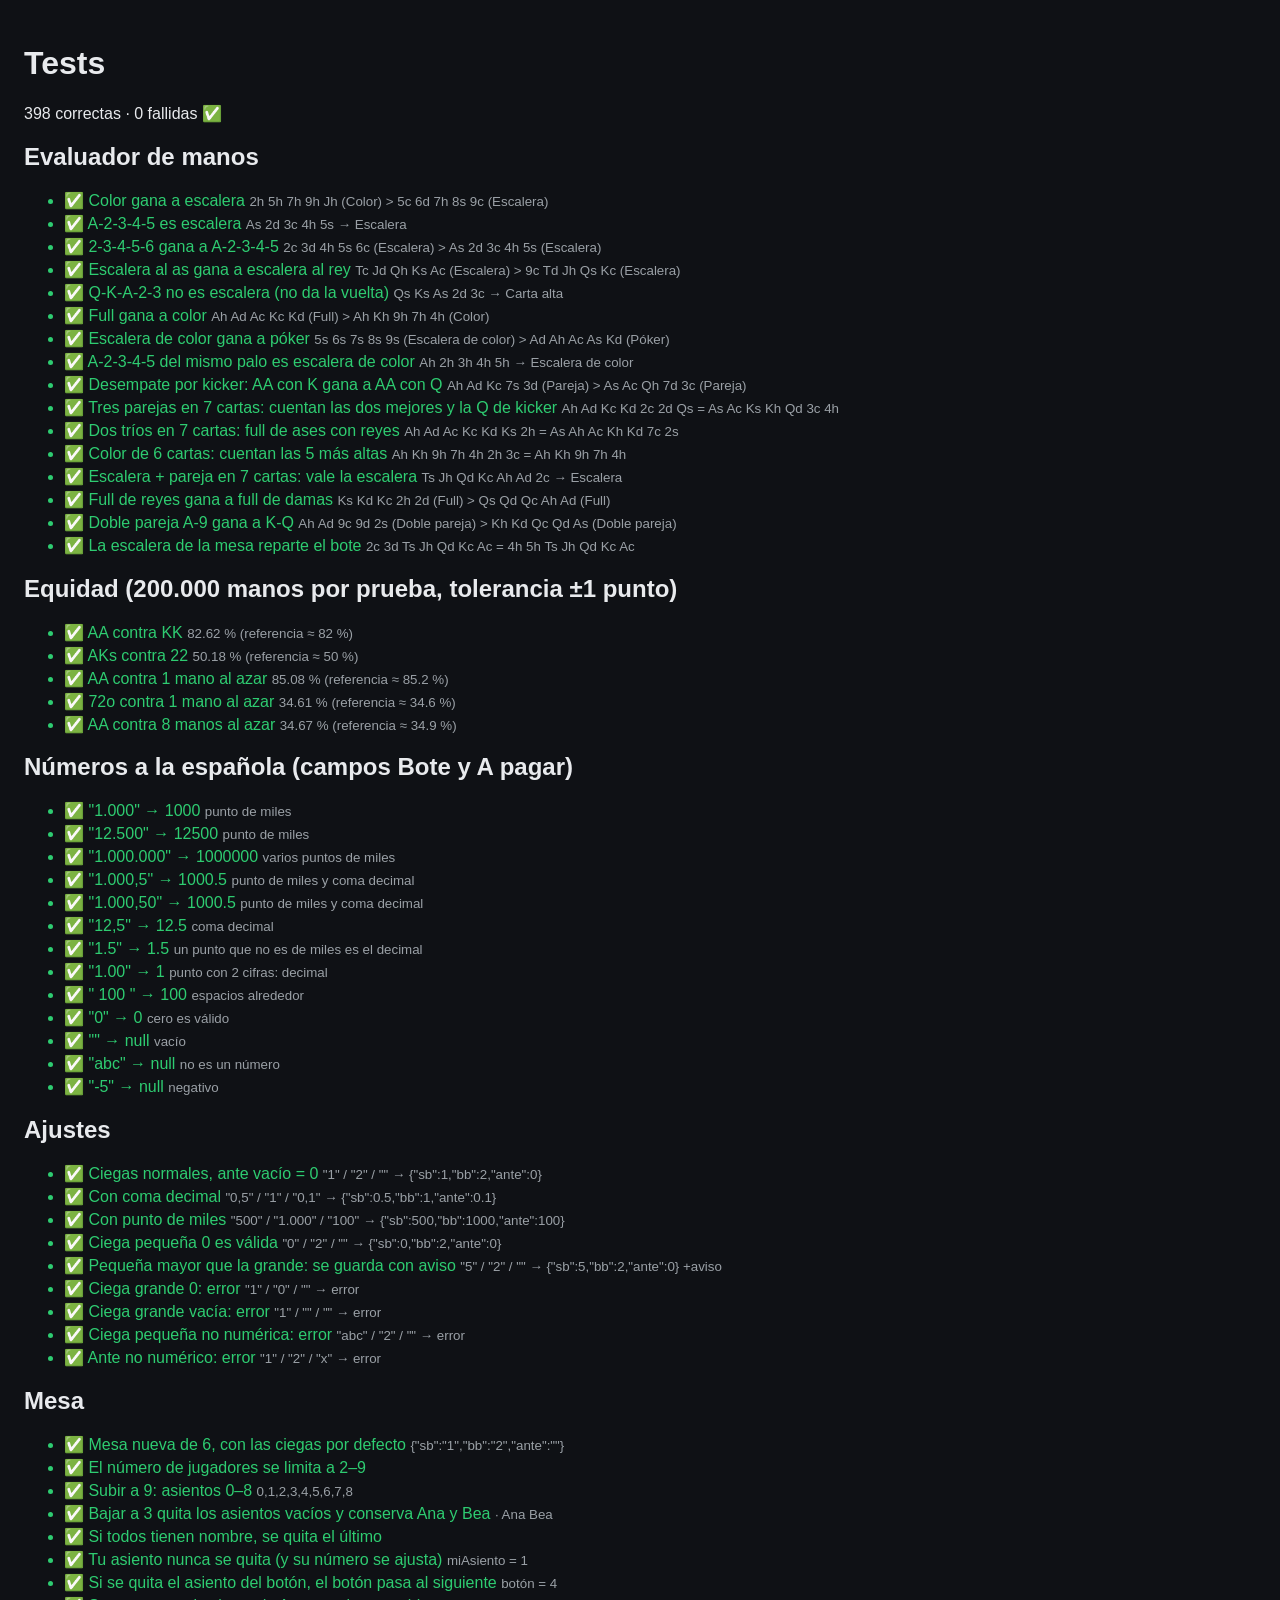
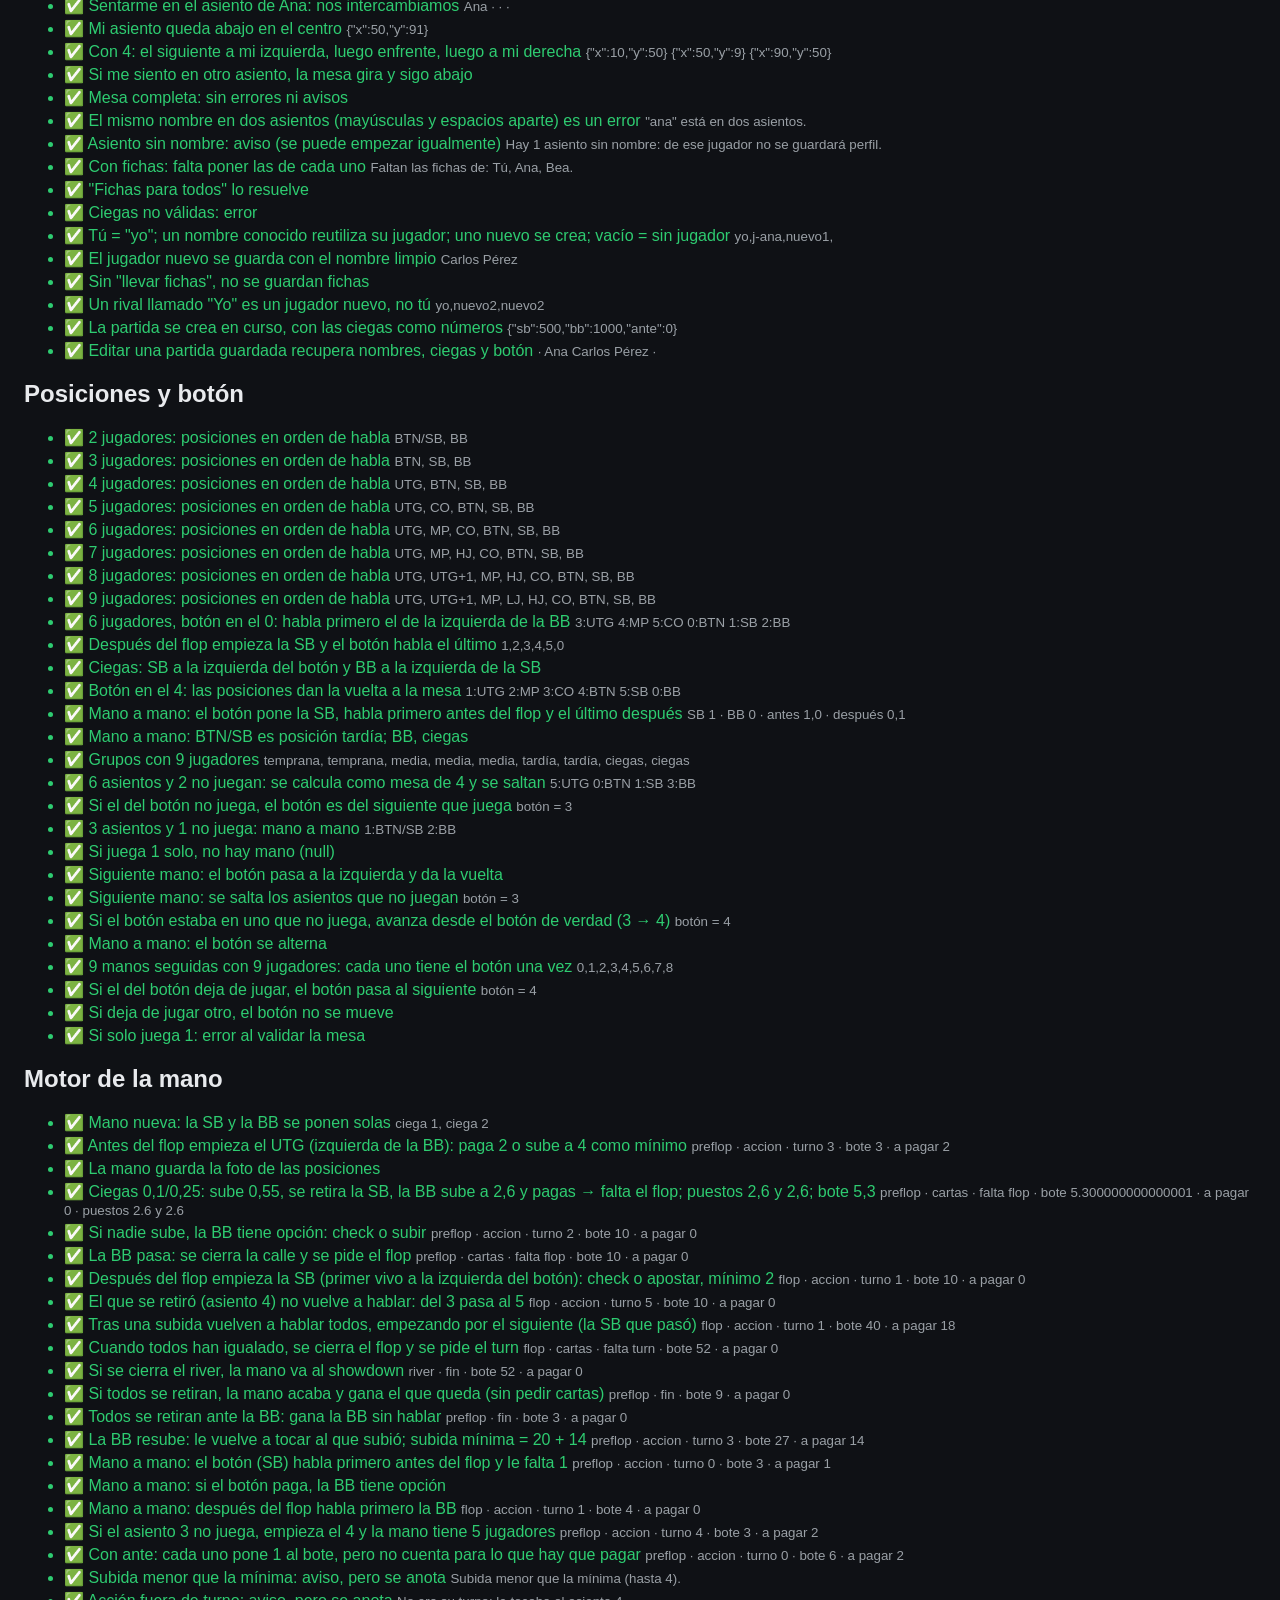
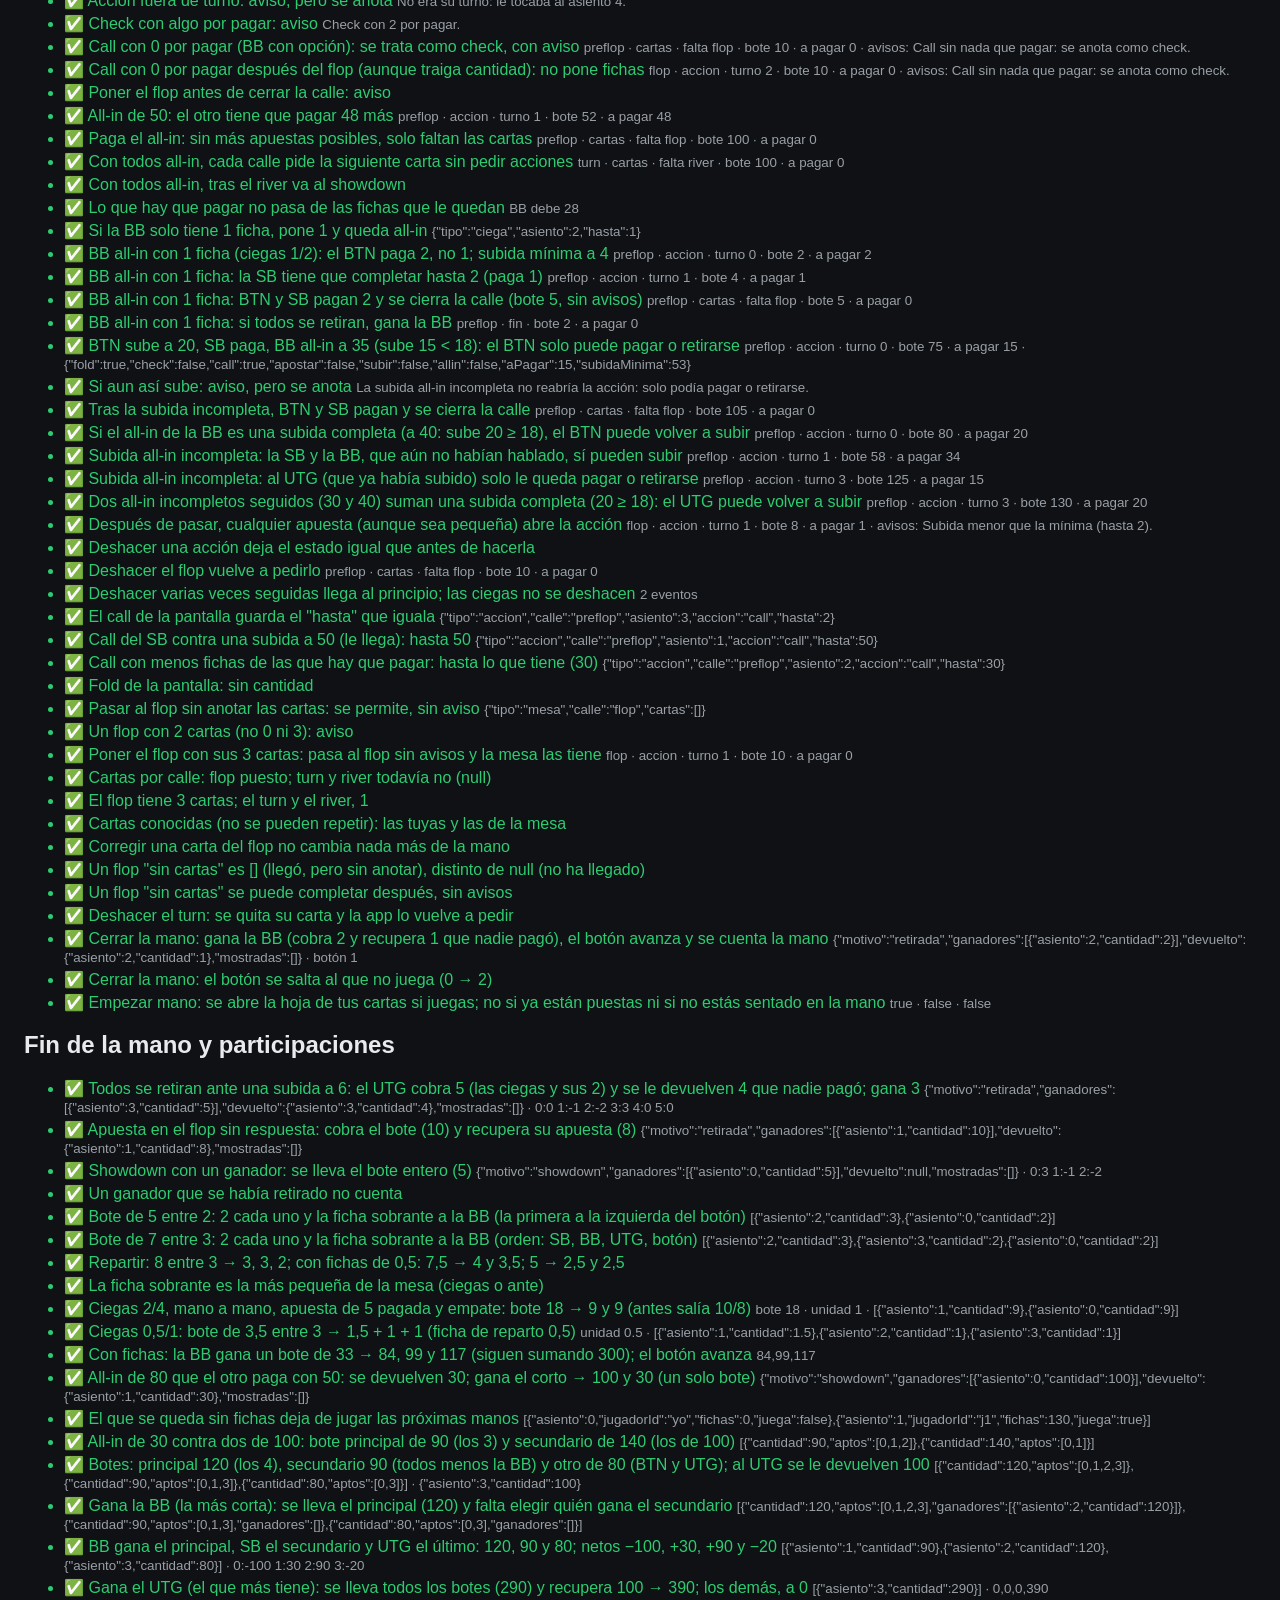
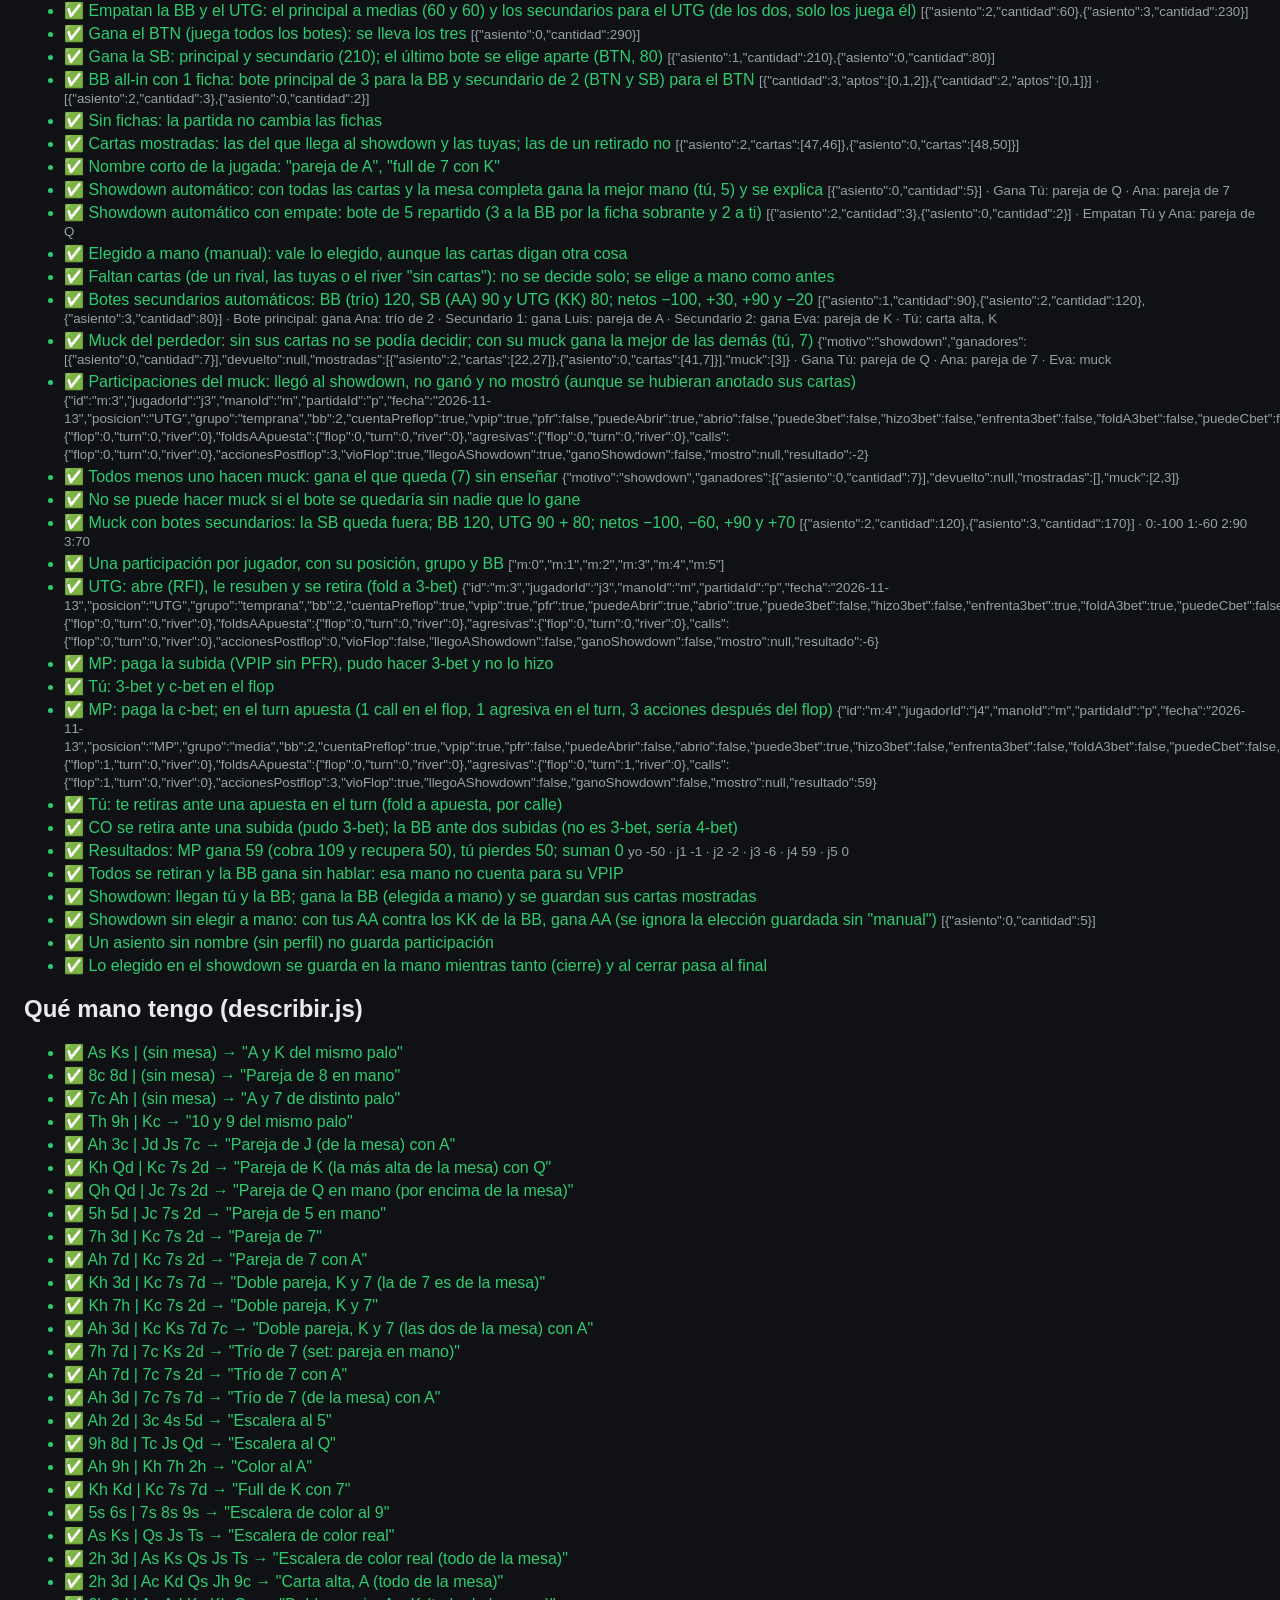
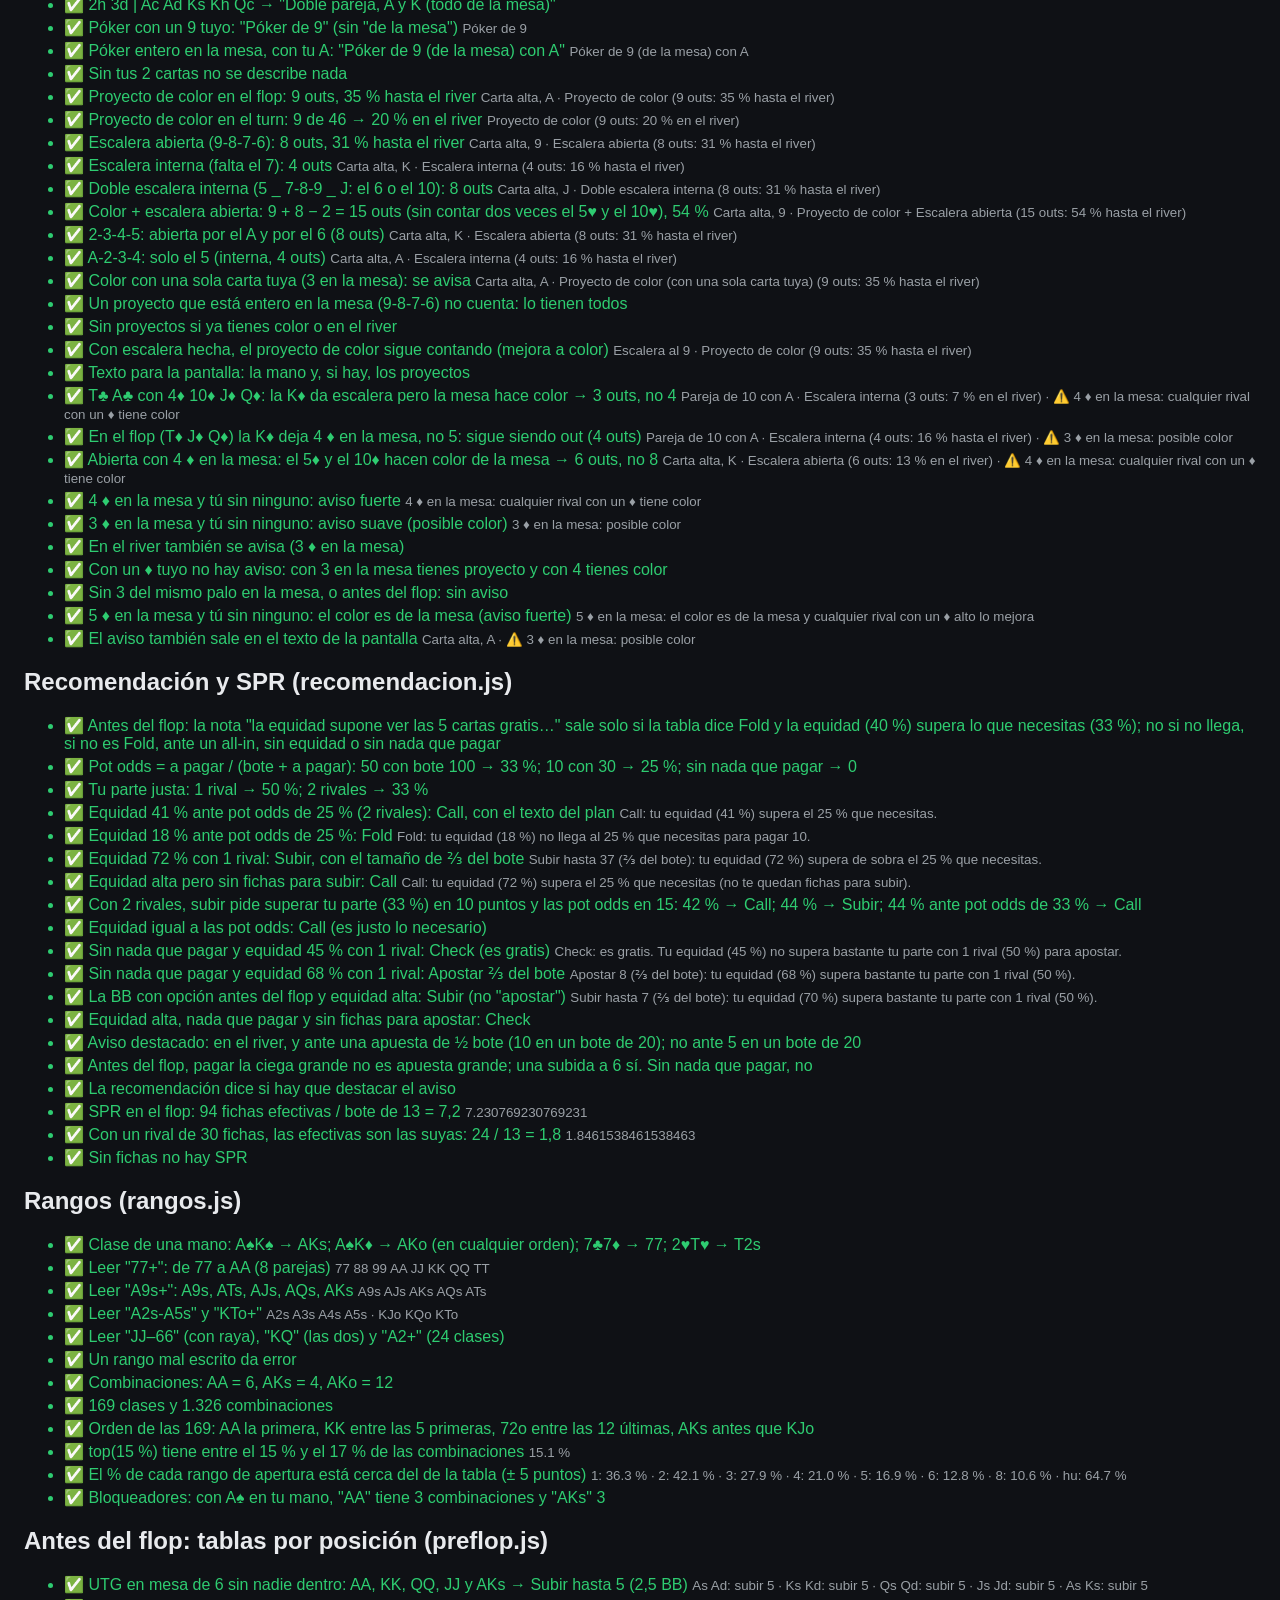
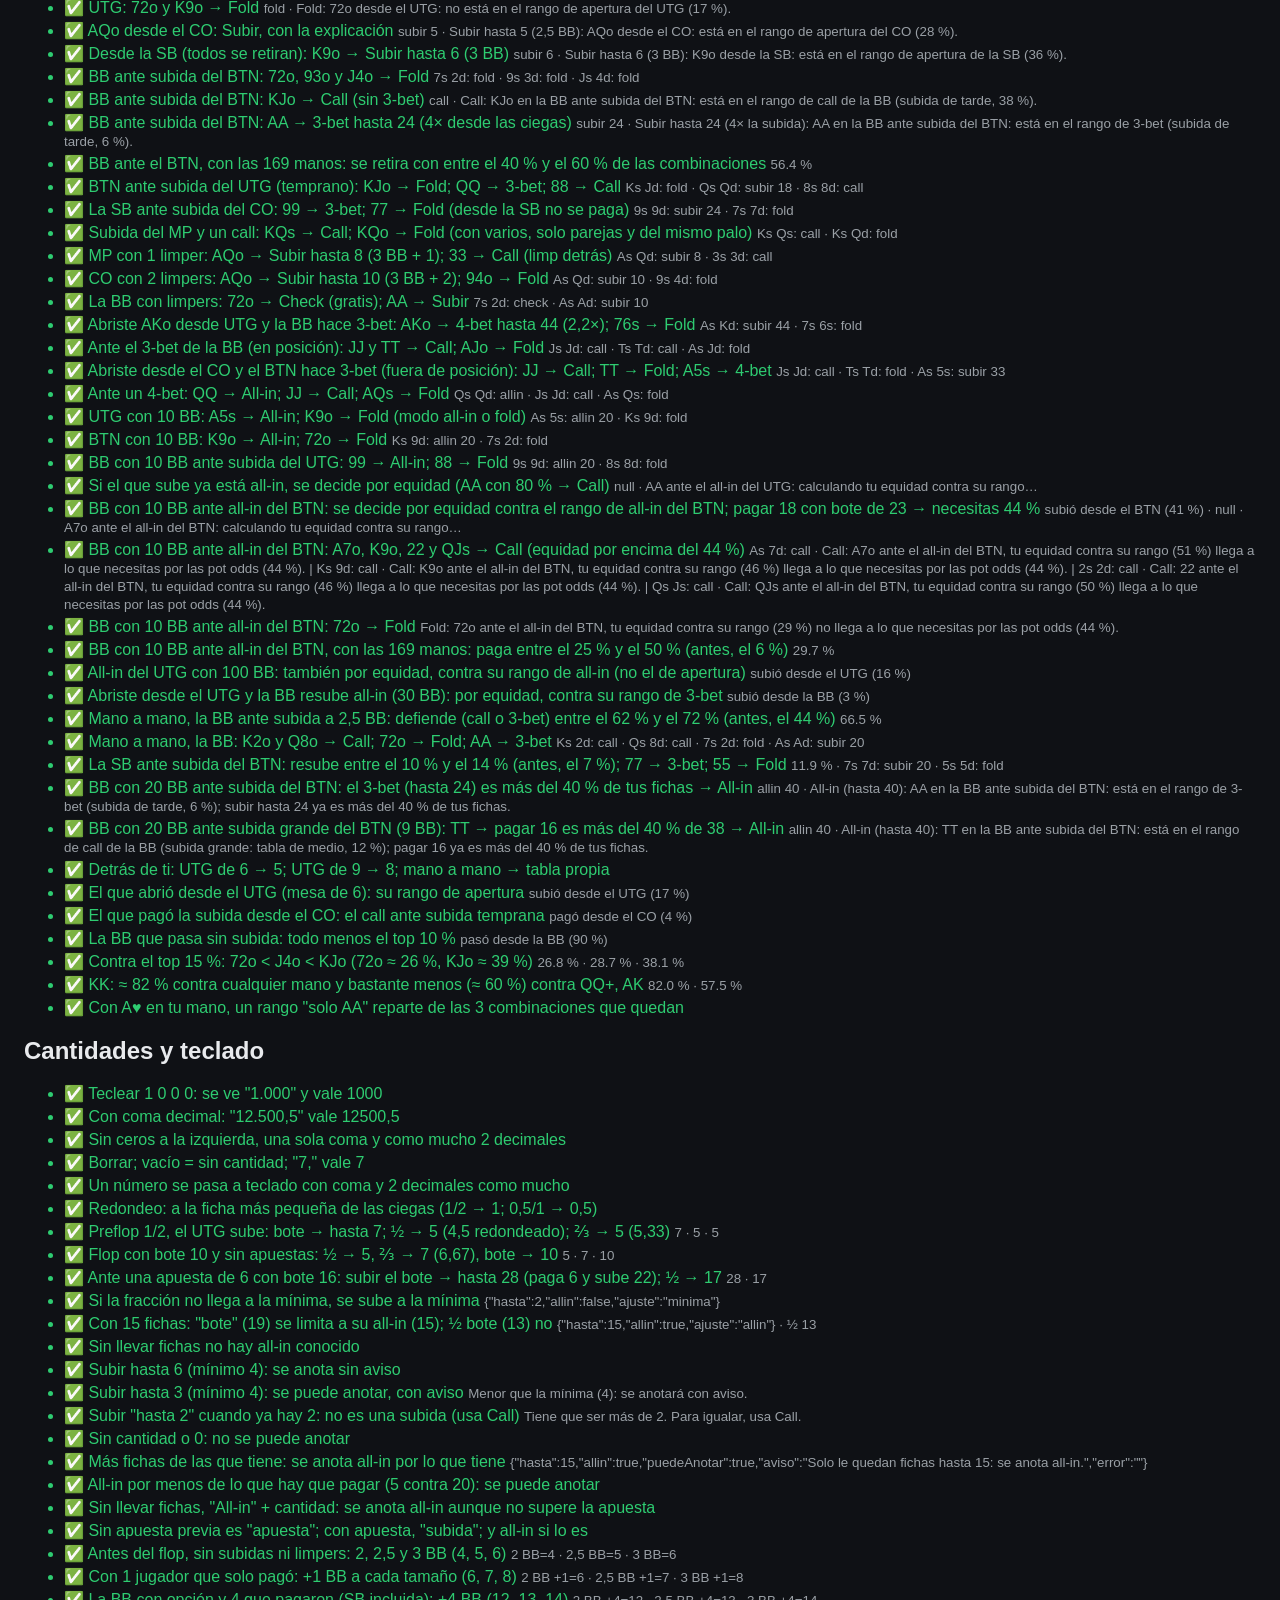
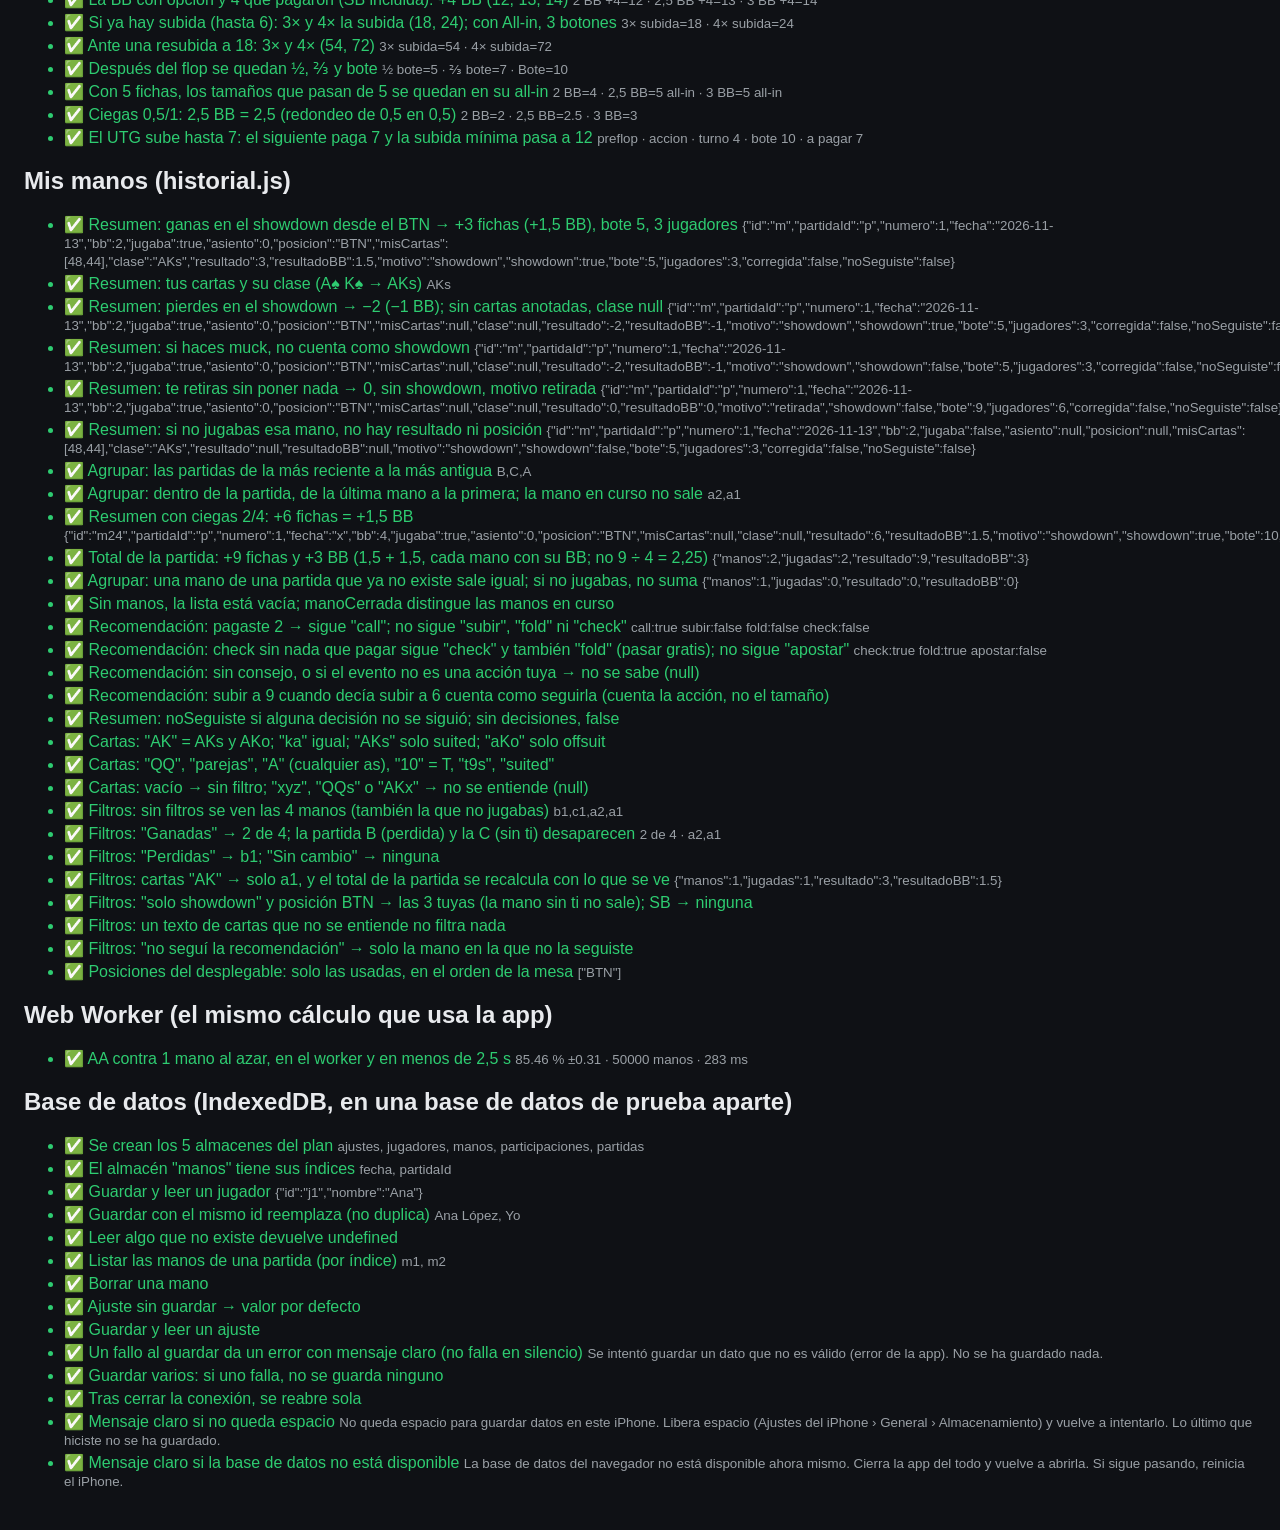
==== commit 22047da2: "motor.js: redondear a céntimos al poner fichas (con decimales el turno volvía a quien ya había pagad" ====
--- a/tests/tests.html
+++ b/tests/tests.html
@@ -385,6 +385,15 @@
         'Antes del flop empieza el UTG (izquierda de la BB): paga 2 o sube a 4 como mínimo', resumen(s0));
       ok(m6.jugadores.map((j) => j.posicion).join(',') === 'BTN,SB,BB,UTG,MP,CO', 'La mano guarda la foto de las posiciones');
 
+      // Decimales sin restos de coma flotante (antes: el turno volvía al 0 con aPagar 4,4e-16)
+      const mDec = jugar(crearMano({ ...partidaDe(3, 0), ciegas: { sb: 0.1, bb: 0.25, ante: 0 } }, { id: 'dec', numero: 1, fecha: 'x' }),
+        ['0 subida 0.55', '1 fold', '2 subida 2.6', '0 call']);
+      const sDec = calcularEstado(mDec);
+      const puestoDec = (a) => sDec.jugadores.find((j) => j.asiento === a).puesto;
+      ok(sDec.fase === 'cartas' && sDec.faltan === 'flop' && puestoDec(0) === 2.6 && puestoDec(2) === 2.6 && Math.round(sDec.bote * 100) === 530,
+        'Ciegas 0,1/0,25: sube 0,55, se retira la SB, la BB sube a 2,6 y pagas → falta el flop; puestos 2,6 y 2,6; bote 5,3',
+        `${resumen(sDec)} · puestos ${puestoDec(0)} y ${puestoDec(2)}`);
+
       // Todos pagan: la BB tiene opción
       const limp = ['3 call', '4 fold', '5 call', '0 call', '1 call'];
       const sOpcion = est(m6, limp);
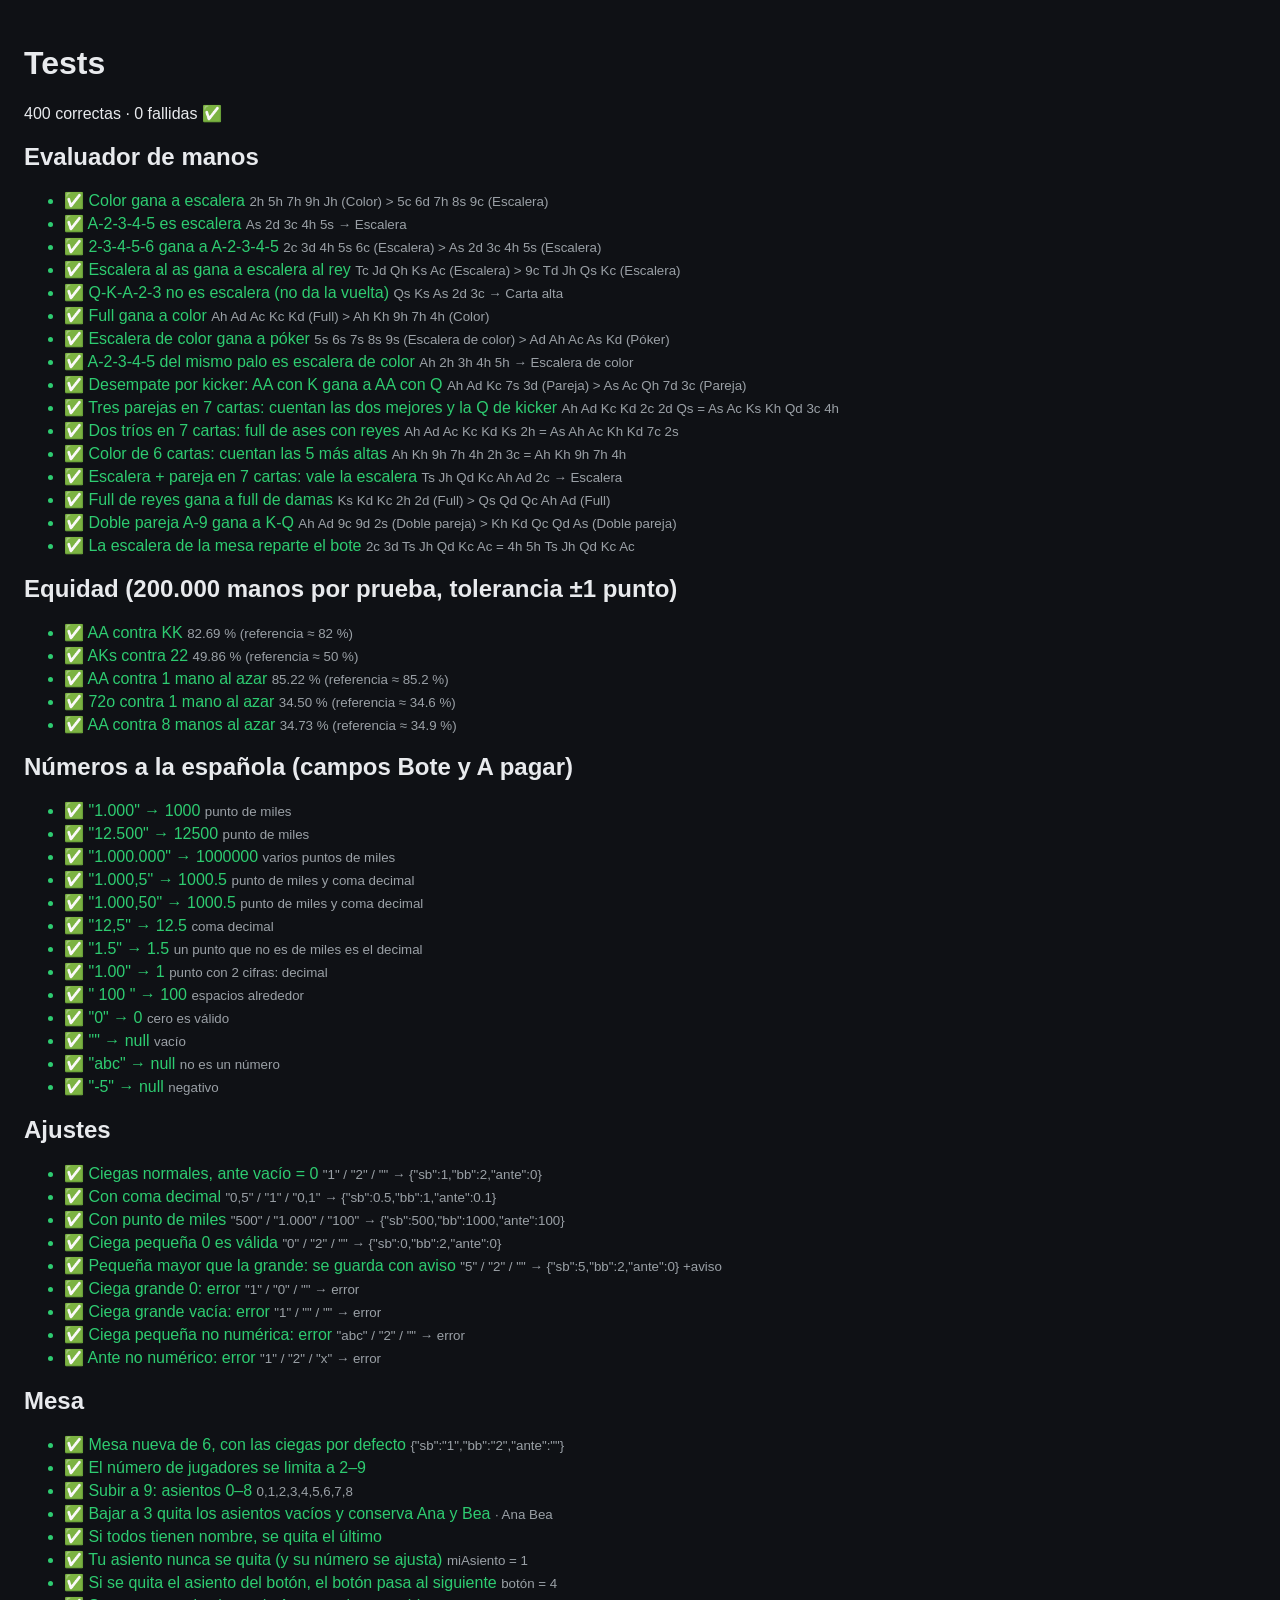
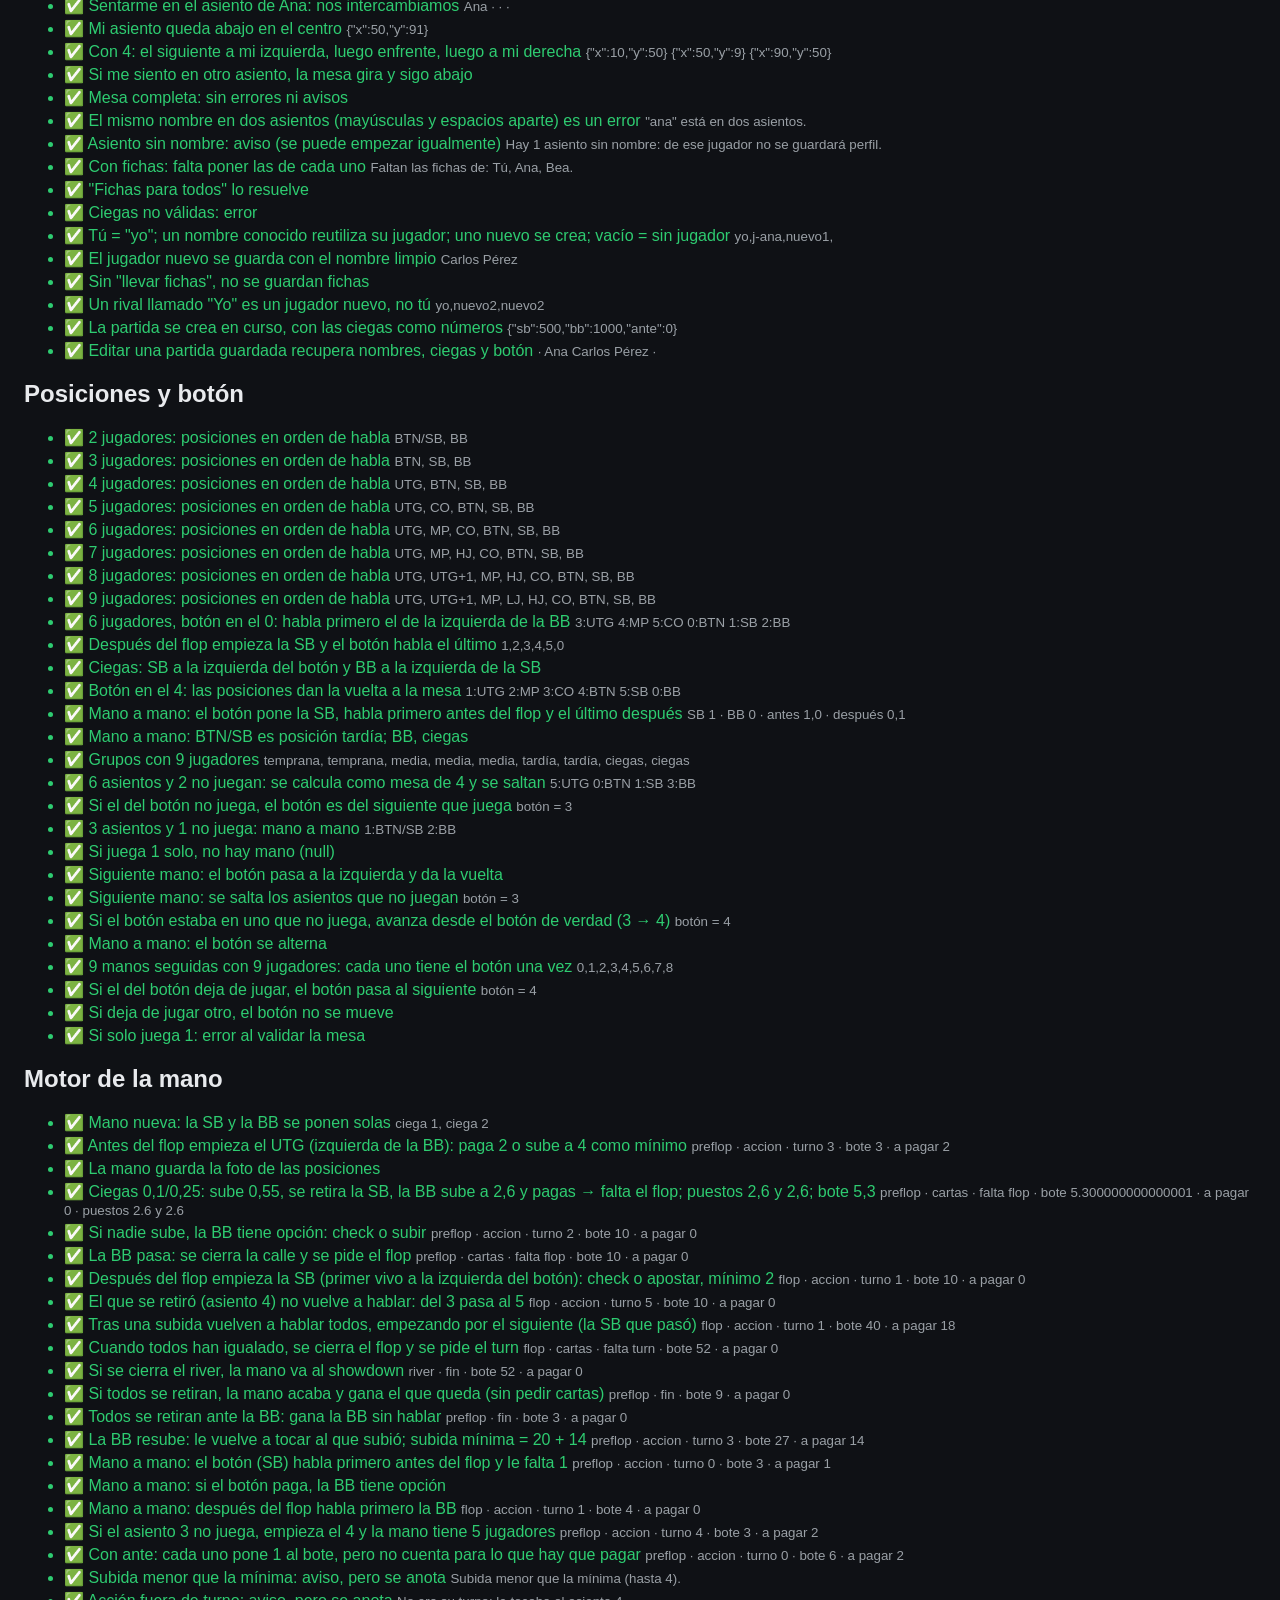
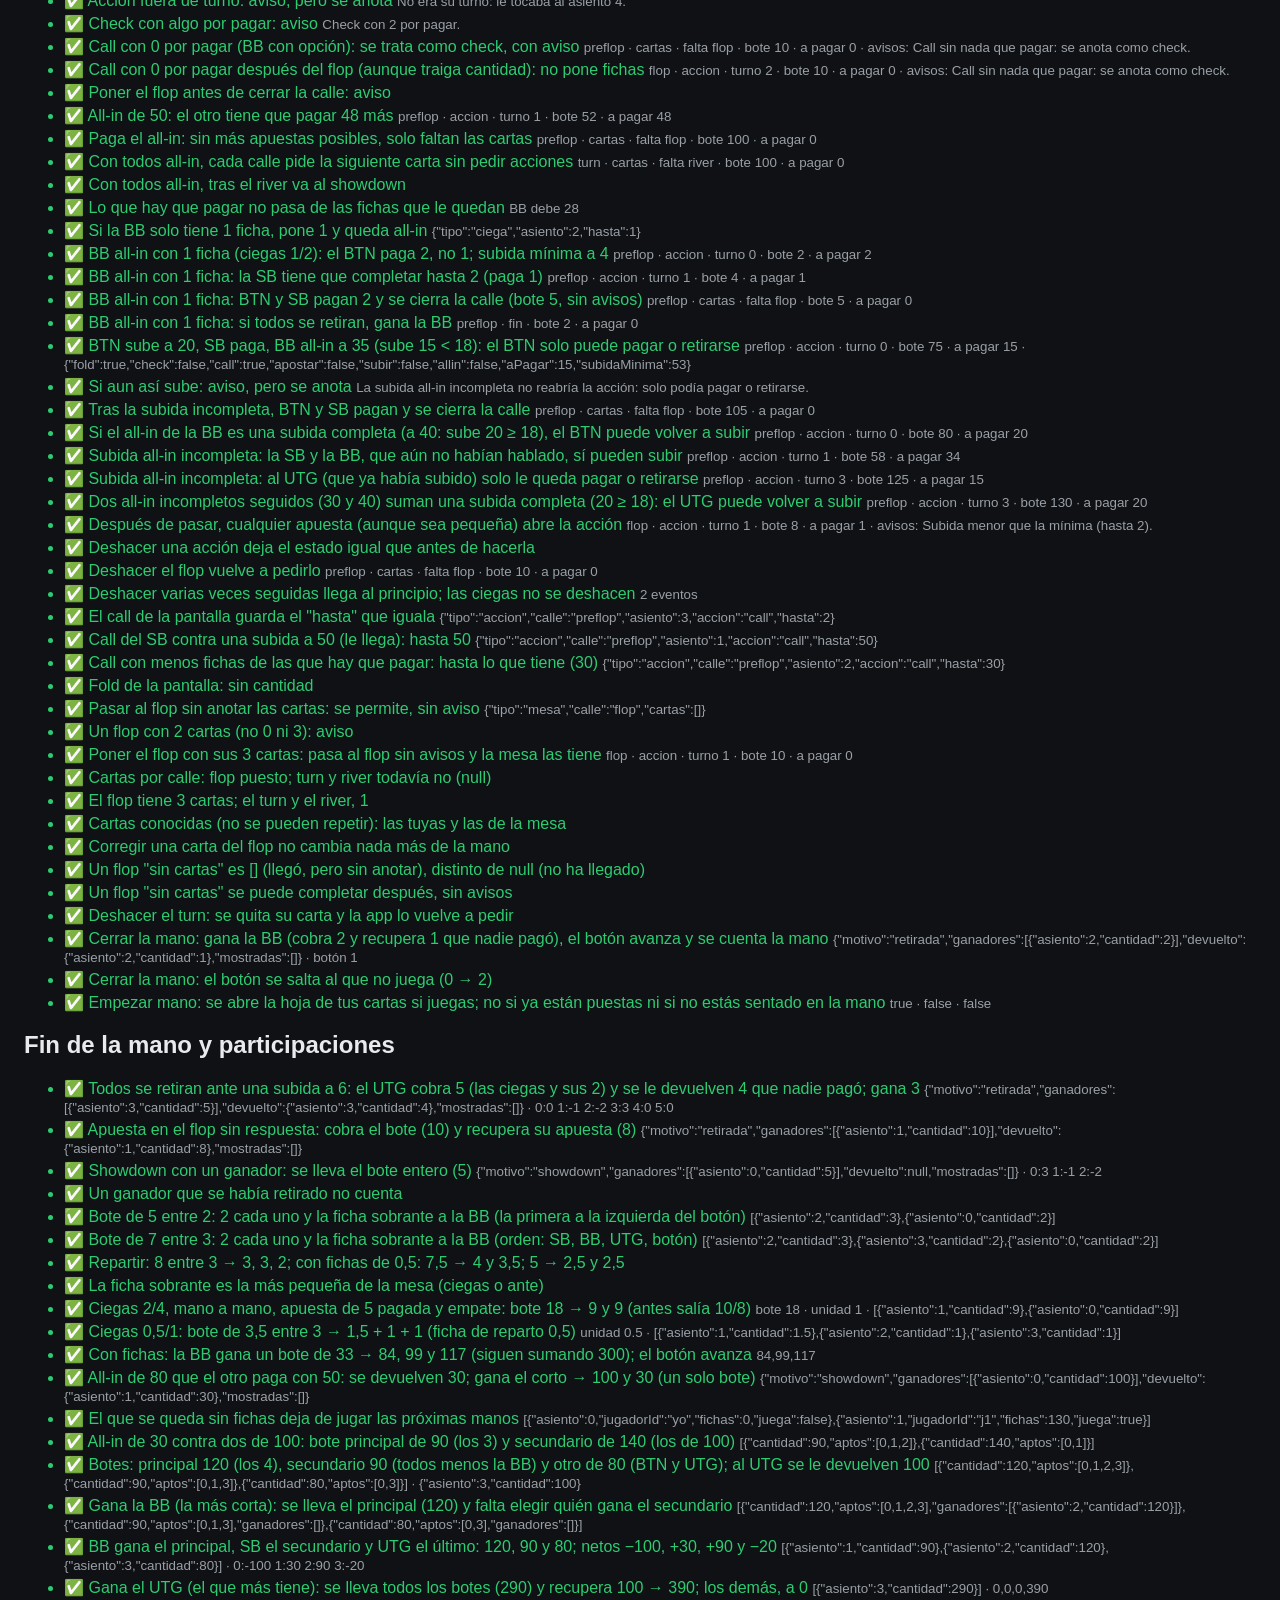
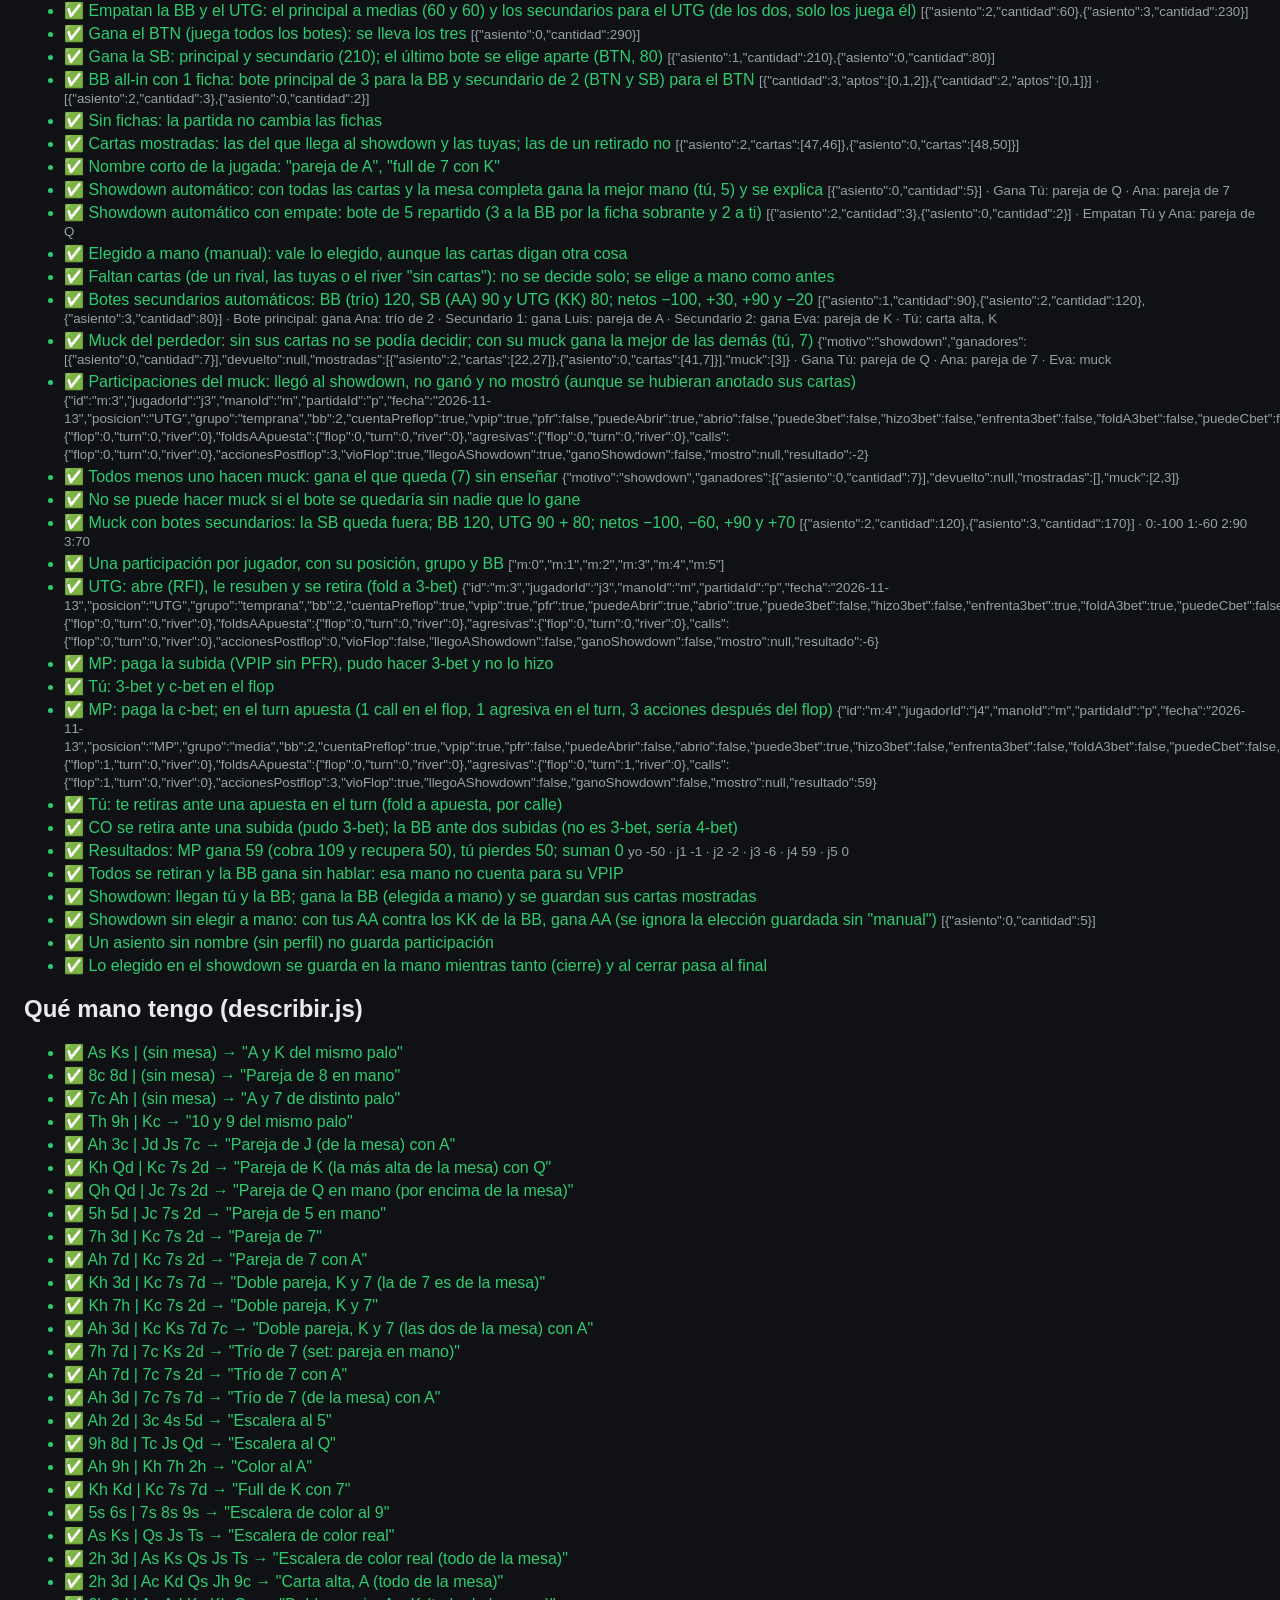
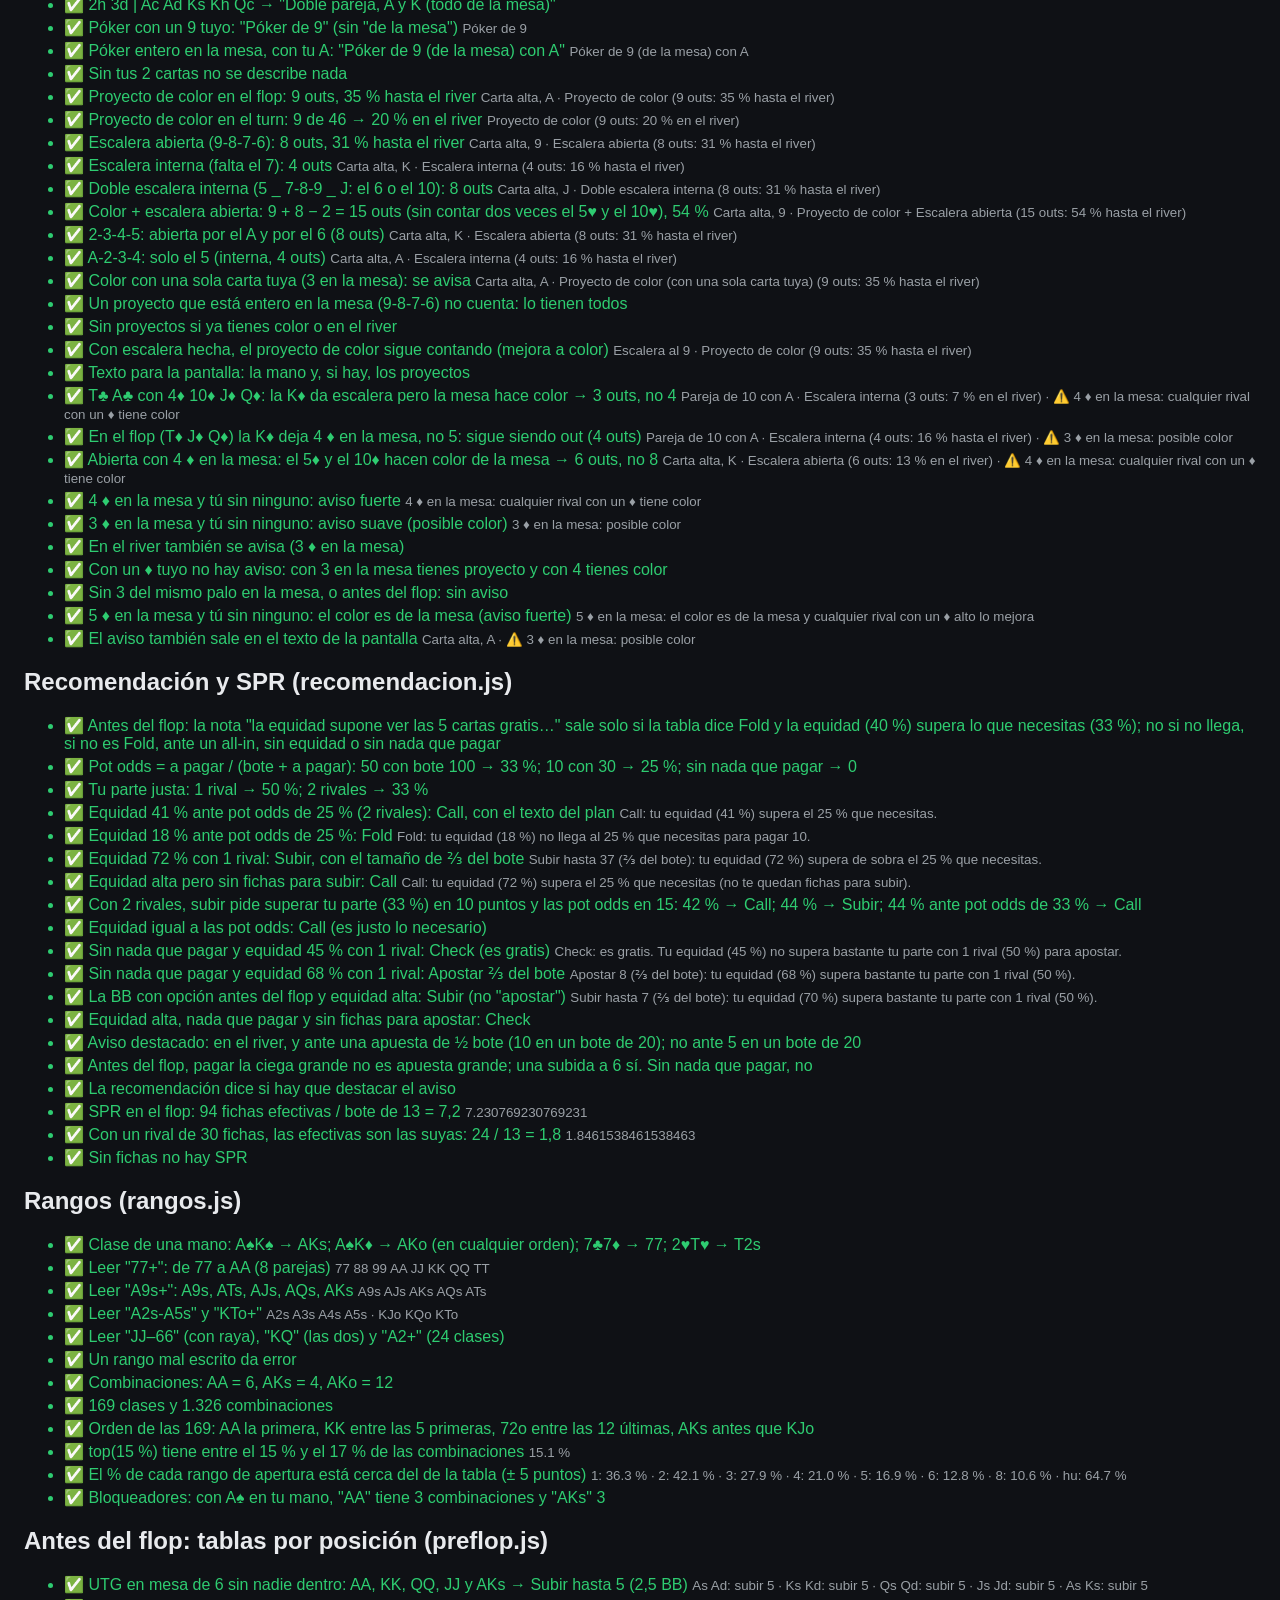
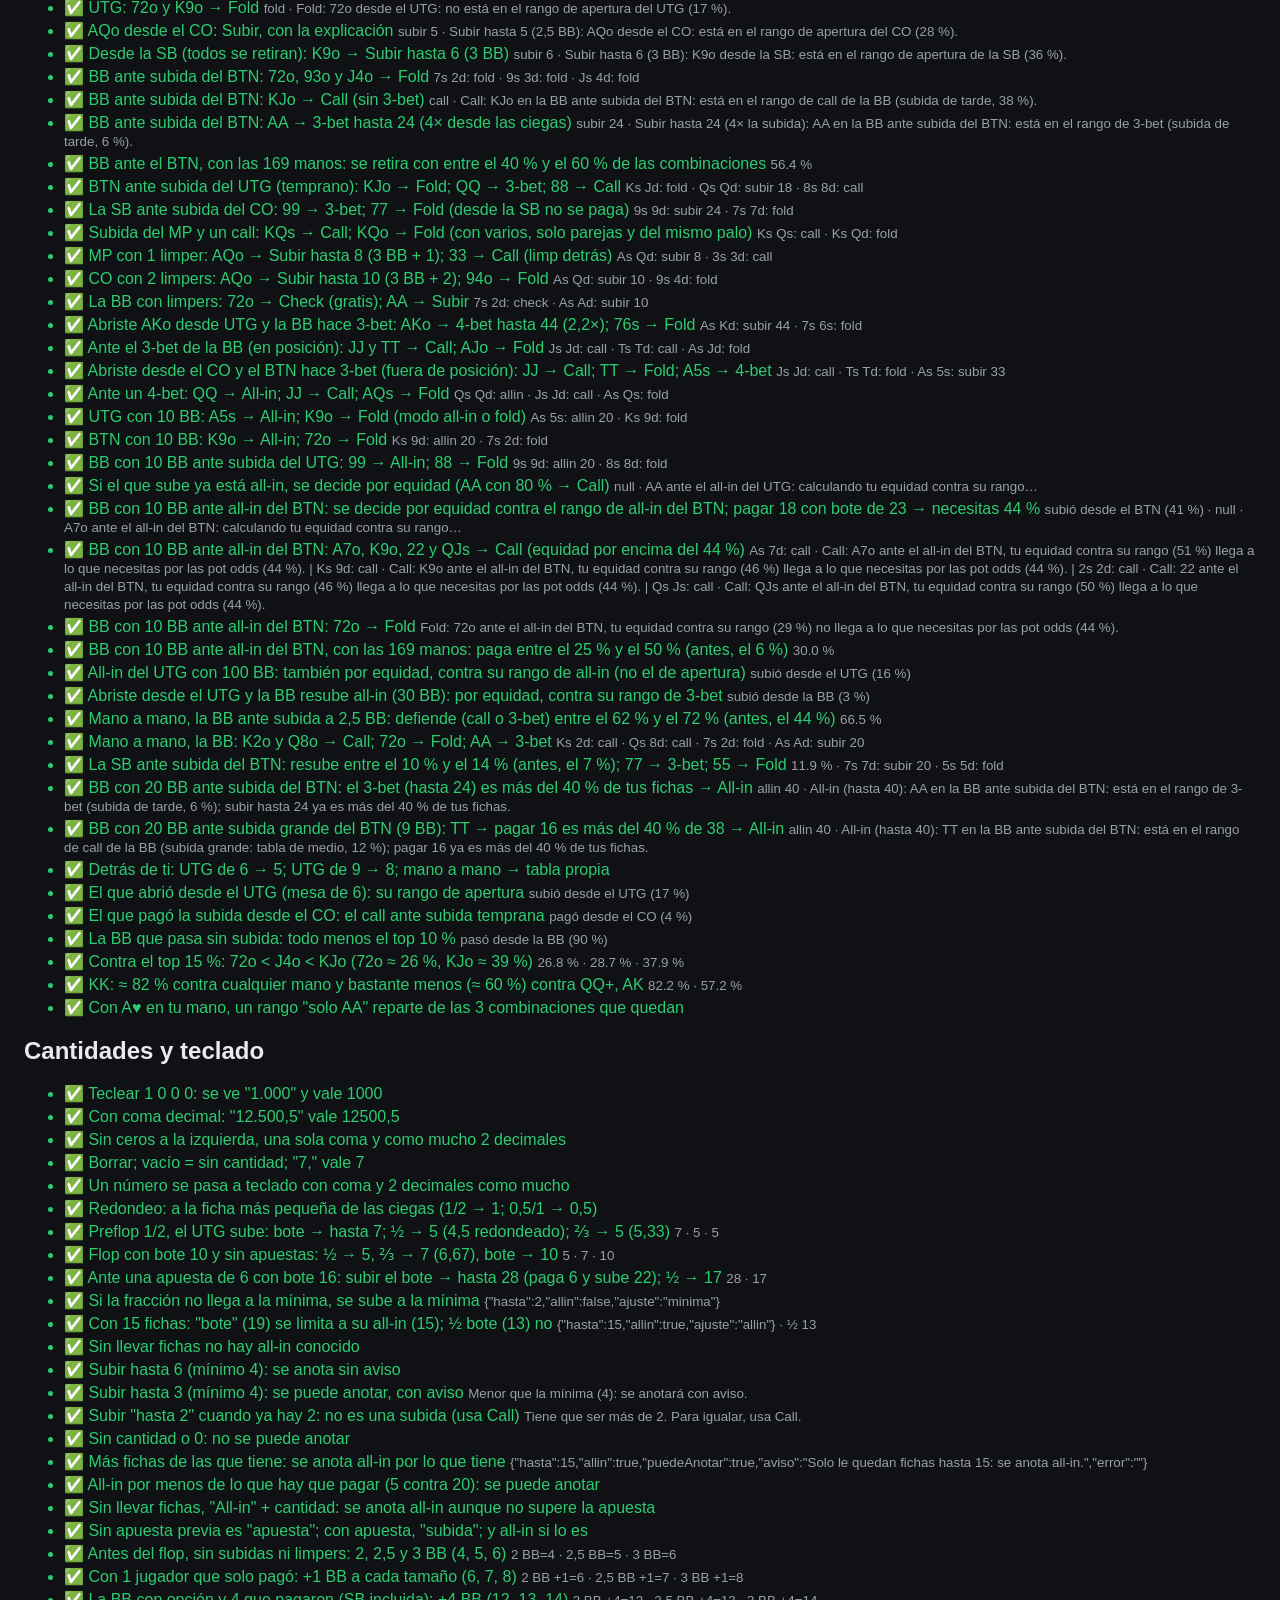
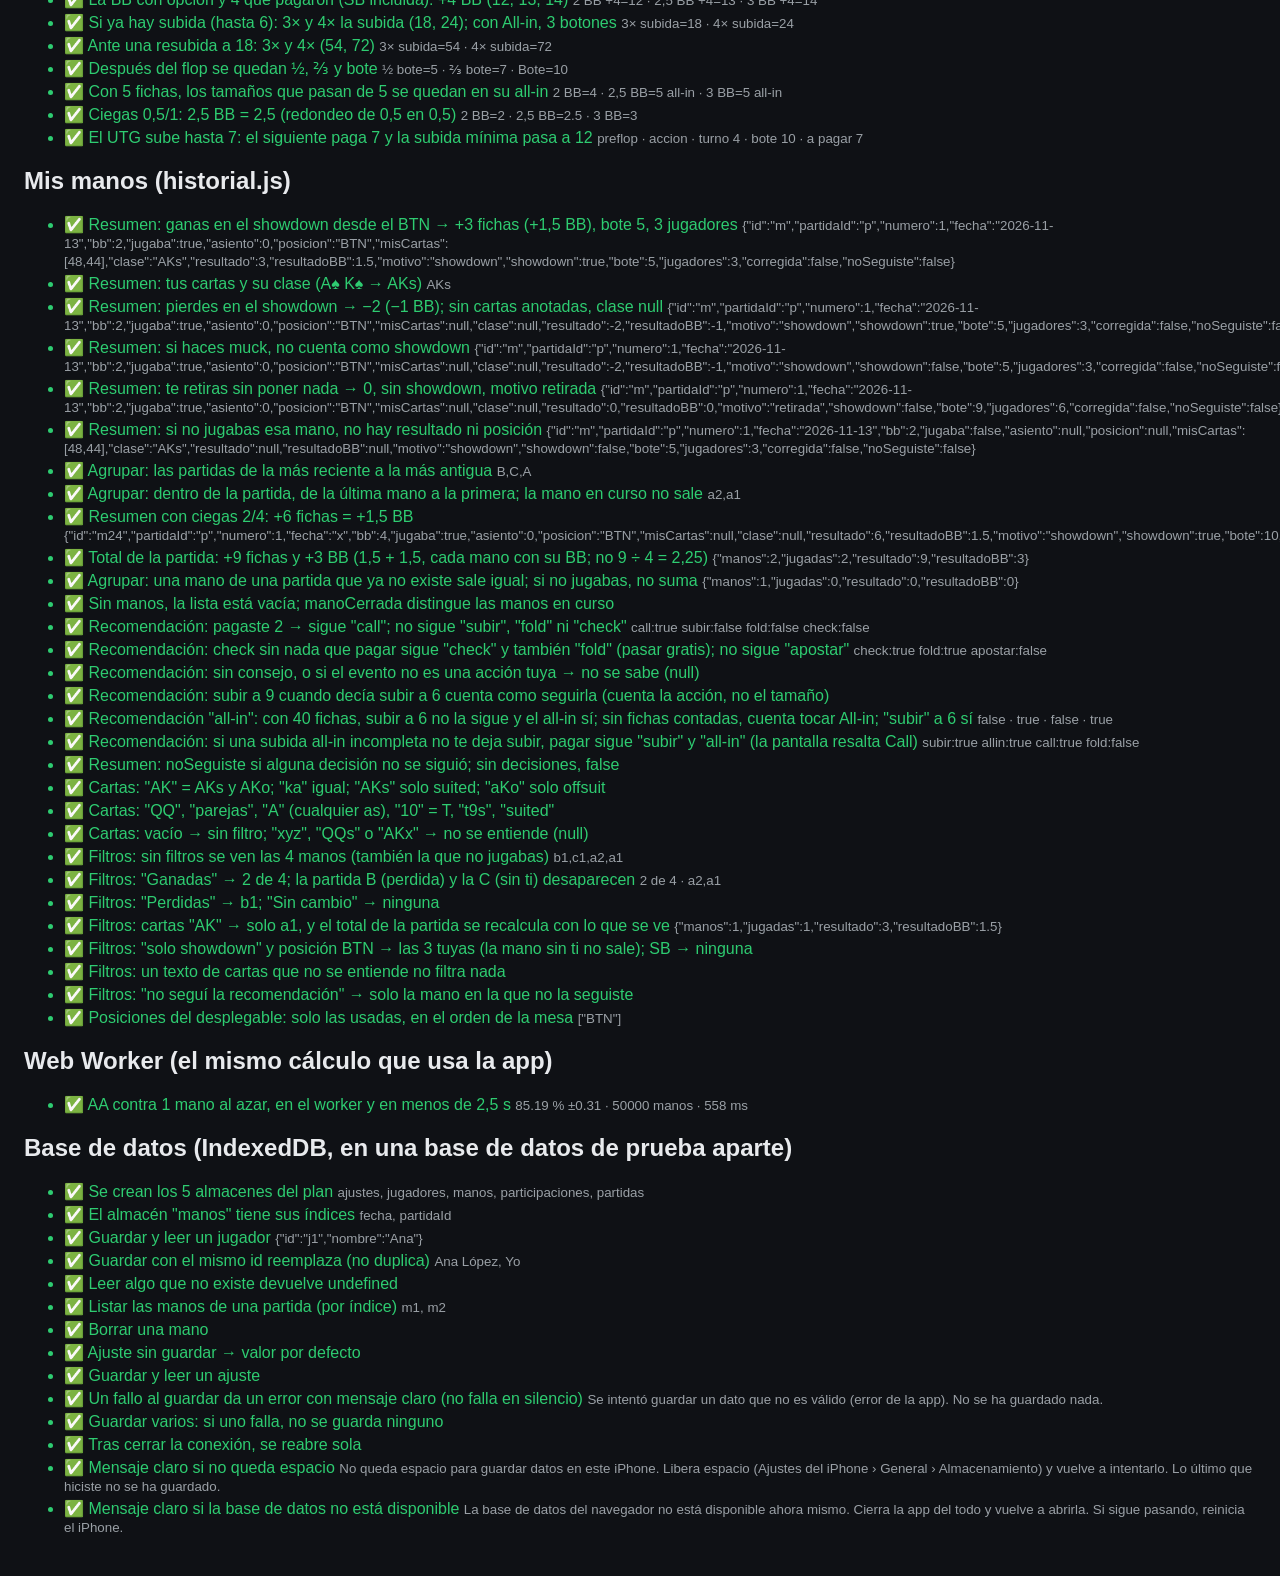
==== commit 470fe32a: "v0.3.4: seguir la recomendación: pagar sigue Subir/All-in si no podías subir; All-in solo si acabas " ====
--- a/tests/tests.html
+++ b/tests/tests.html
@@ -1449,8 +1449,24 @@
         okH(sig(mSd, 2, null) === null && sig(mSd, 3, 'call') === null && sig(mSd, 99, 'call') === null && siguioRecomendacion(mSd, null) === null,
           'Recomendación: sin consejo, o si el evento no es una acción tuya → no se sabe (null)');
         const mSube = jugar(nueva(3, 0), ['0 subida 9', '1 fold', '2 fold']);
-        okH(siguioRecomendacion(mSube, { evento: 2, consejo: 'subir', hasta: 6 }) === true && sig(mSube, 2, 'allin') === true && sig(mSube, 2, 'call') === false,
+        okH(siguioRecomendacion(mSube, { evento: 2, consejo: 'subir', hasta: 6 }) === true && sig(mSube, 2, 'call') === false,
           'Recomendación: subir a 9 cuando decía subir a 6 cuenta como seguirla (cuenta la acción, no el tamaño)');
+        // All-in: solo cuenta acabar all-in
+        const m40 = nueva(3, 0, { fichas: 40 });
+        const subo6 = jugar(m40, ['0 subida 6']);
+        const voyAllin = jugar(m40, ['0 allin']);
+        okH(sig(subo6, 2, 'allin') === false && sig(voyAllin, 2, 'allin') === true && sig(mSube, 2, 'allin') === false
+          && sig(jugar(nueva(3, 0), ['0 allin 20']), 2, 'allin') === true && sig(subo6, 2, 'subir') === true,
+          'Recomendación "all-in": con 40 fichas, subir a 6 no la sigue y el all-in sí; sin fichas contadas, cuenta tocar All-in; "subir" a 6 sí',
+          [sig(subo6, 2, 'allin'), sig(voyAllin, 2, 'allin'), sig(mSube, 2, 'allin'), sig(jugar(nueva(3, 0), ['0 allin 20']), 2, 'allin')].join(' · '));
+        // Sin poder subir (subida all-in incompleta): pagar sigue "subir" y "all-in"
+        // Botón 2 (BTN, 9 fichas), tú en el 0 (SB), BB en el 1. Eventos: 0-1 ciegas, 2 "2 call",
+        // 3 "0 subida 6", 4 "1 call", 5 "2 allin" (hasta 9: no reabre), 6 "0 call" (tú)
+        const mIncompleta = jugar(nueva(3, 2, { fichas: [200, 200, 9] }), ['2 call', '0 subida 6', '1 call', '2 allin', '0 call']);
+        okH(sig(mIncompleta, 6, 'subir') === true && sig(mIncompleta, 6, 'allin') === true && sig(mIncompleta, 6, 'call') === true
+          && sig(mIncompleta, 6, 'fold') === false,
+          'Recomendación: si una subida all-in incompleta no te deja subir, pagar sigue "subir" y "all-in" (la pantalla resalta Call)',
+          ['subir', 'allin', 'call', 'fold'].map((c) => c + ':' + sig(mIncompleta, 6, c)).join(' '));
         const conDec = (base, consejo) => ({ ...base, decisiones: [{ evento: 2, consejo, equidad: 0.5 }] });
         okH(resumenMano(conDec(gano, 'subir')).noSeguiste === true && resumenMano(conDec(gano, 'call')).noSeguiste === false
           && resumenMano(gano).noSeguiste === false,
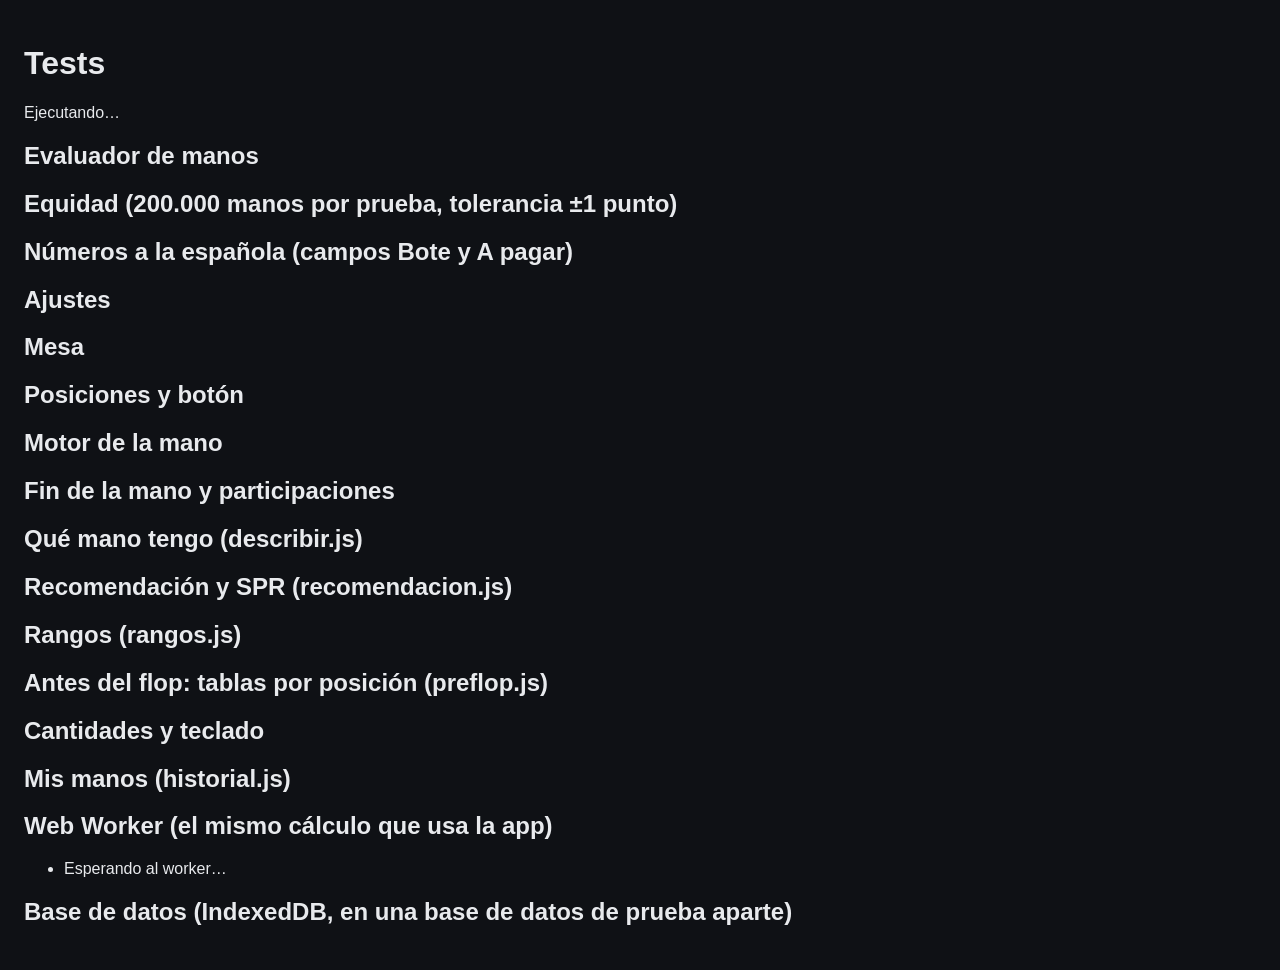
==== commit 4dfef343: "motor.js: completar el redondeo (diferencia, all-in con 0 fichas, hasta del call y bote) El call gua" ====
--- a/tests/tests.html
+++ b/tests/tests.html
@@ -390,9 +390,24 @@
         ['0 subida 0.55', '1 fold', '2 subida 2.6', '0 call']);
       const sDec = calcularEstado(mDec);
       const puestoDec = (a) => sDec.jugadores.find((j) => j.asiento === a).puesto;
-      ok(sDec.fase === 'cartas' && sDec.faltan === 'flop' && puestoDec(0) === 2.6 && puestoDec(2) === 2.6 && Math.round(sDec.bote * 100) === 530,
+      ok(sDec.fase === 'cartas' && sDec.faltan === 'flop' && puestoDec(0) === 2.6 && puestoDec(2) === 2.6 && sDec.bote === 5.3,
         'Ciegas 0,1/0,25: sube 0,55, se retira la SB, la BB sube a 2,6 y pagas → falta el flop; puestos 2,6 y 2,6; bote 5,3',
         `${resumen(sDec)} · puestos ${puestoDec(0)} y ${puestoDec(2)}`);
+
+      // Call que te deja sin fichas con decimales: tiene que quedar all-in (antes: turno a un jugador sin fichas)
+      const mCorto = jugar(nueva(3, 0, { fichas: [11.63, 200, 200] }), ['0 subida 5.07', '1 fold', '2 subida 30']);
+      const evCall = eventoDeAccion(calcularEstado(mCorto), 'call');
+      ok(evCall.hasta === 11.63, 'El call creado con eventoDeAccion guarda "hasta" redondeado: 11,63 exacto', 'hasta ' + evCall.hasta);
+      const quedaAllin = (eventos, texto) => {
+        const s = calcularEstado(mCorto, eventos);
+        const j0 = s.jugadores.find((j) => j.asiento === 0);
+        ok(j0.allin === true && j0.fichas === 0 && j0.puesto === 11.63 && s.fase === 'cartas' && s.faltan === 'flop', texto,
+          `${resumen(s)} · fichas ${j0.fichas} · allin ${j0.allin} · puesto ${j0.puesto}`);
+      };
+      quedaAllin([...mCorto.eventos, evCall],
+        'Con 11,63 fichas: subes a 5,07, la BB sube a 30 y pagas → all-in con 11,63, fichas 0, falta el flop');
+      quedaAllin([...mCorto.eventos, { tipo: 'accion', calle: 'preflop', asiento: 0, accion: 'call', hasta: 11.629999999999999 }],
+        'Lo mismo con un call ya guardado con "hasta" 11,629999999999999 (manos guardadas antes del arreglo)');
 
       // Todos pagan: la BB tiene opción
       const limp = ['3 call', '4 fold', '5 call', '0 call', '1 call'];
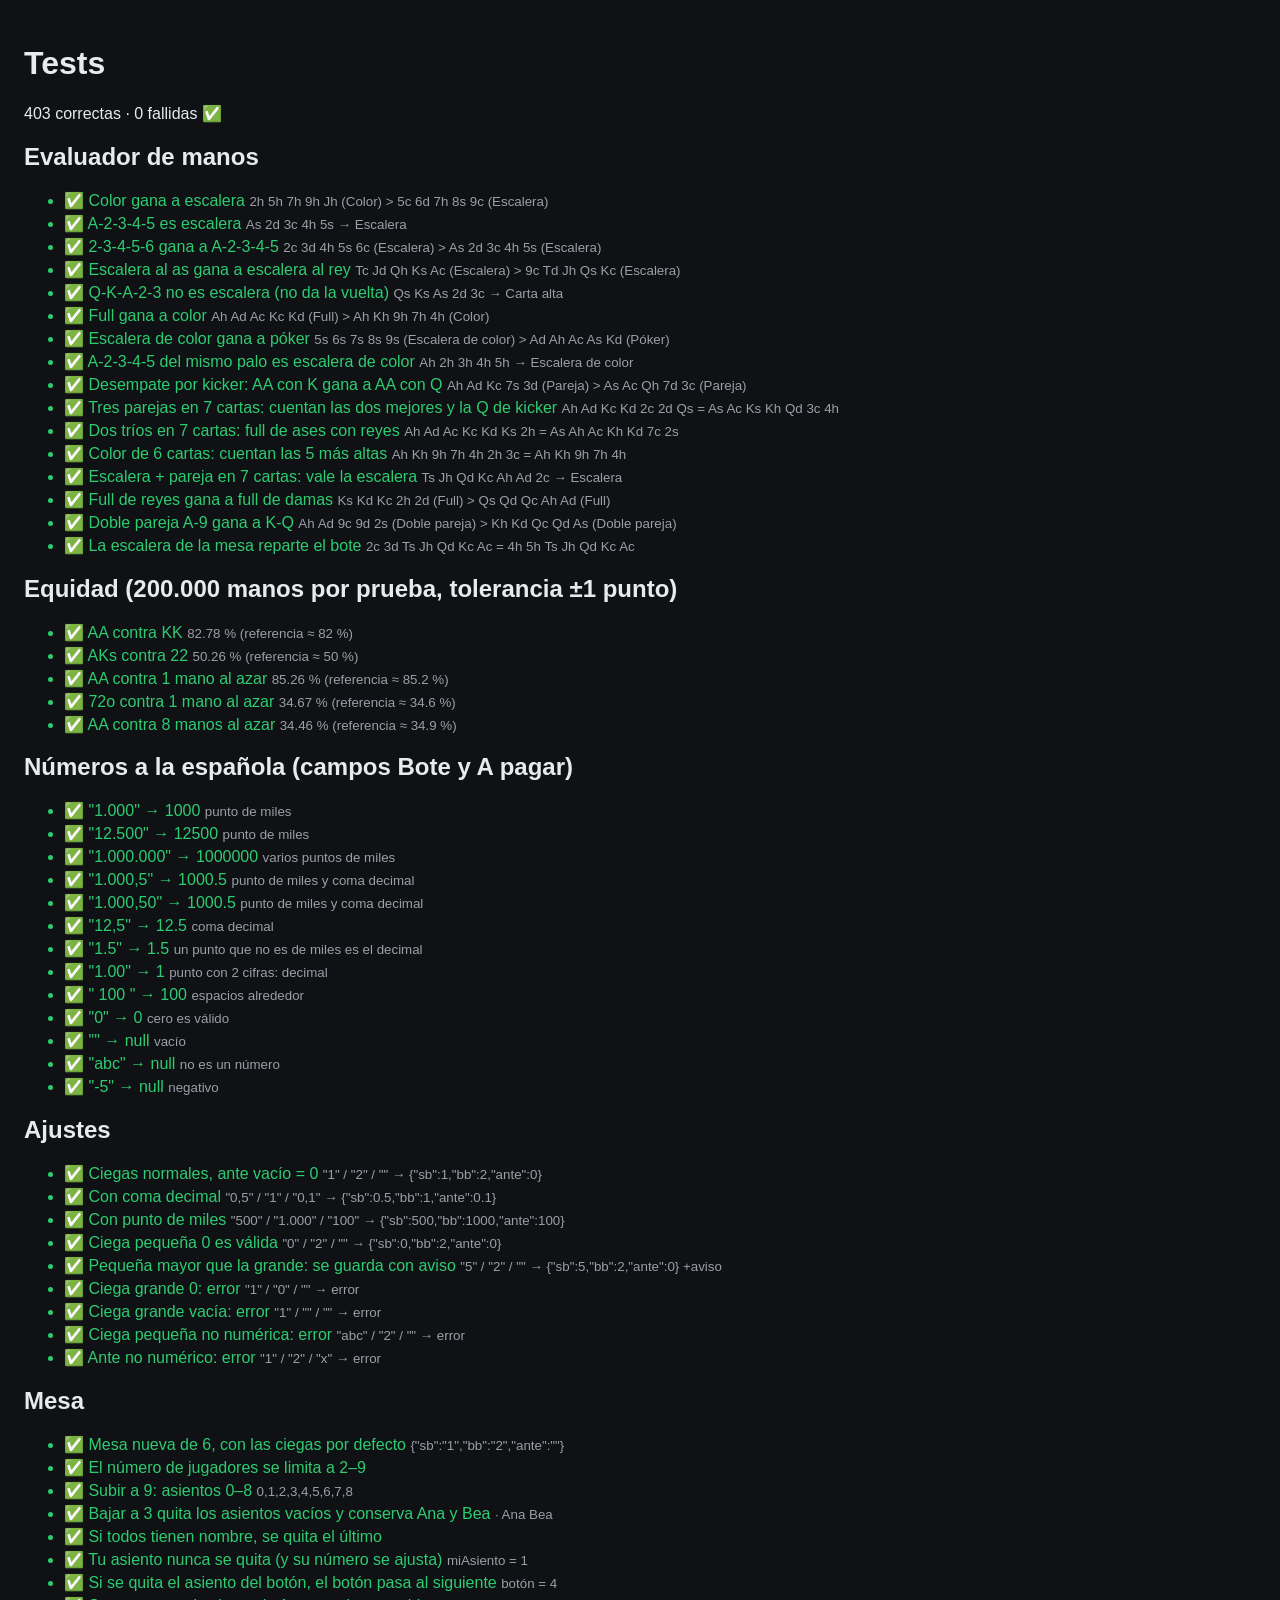
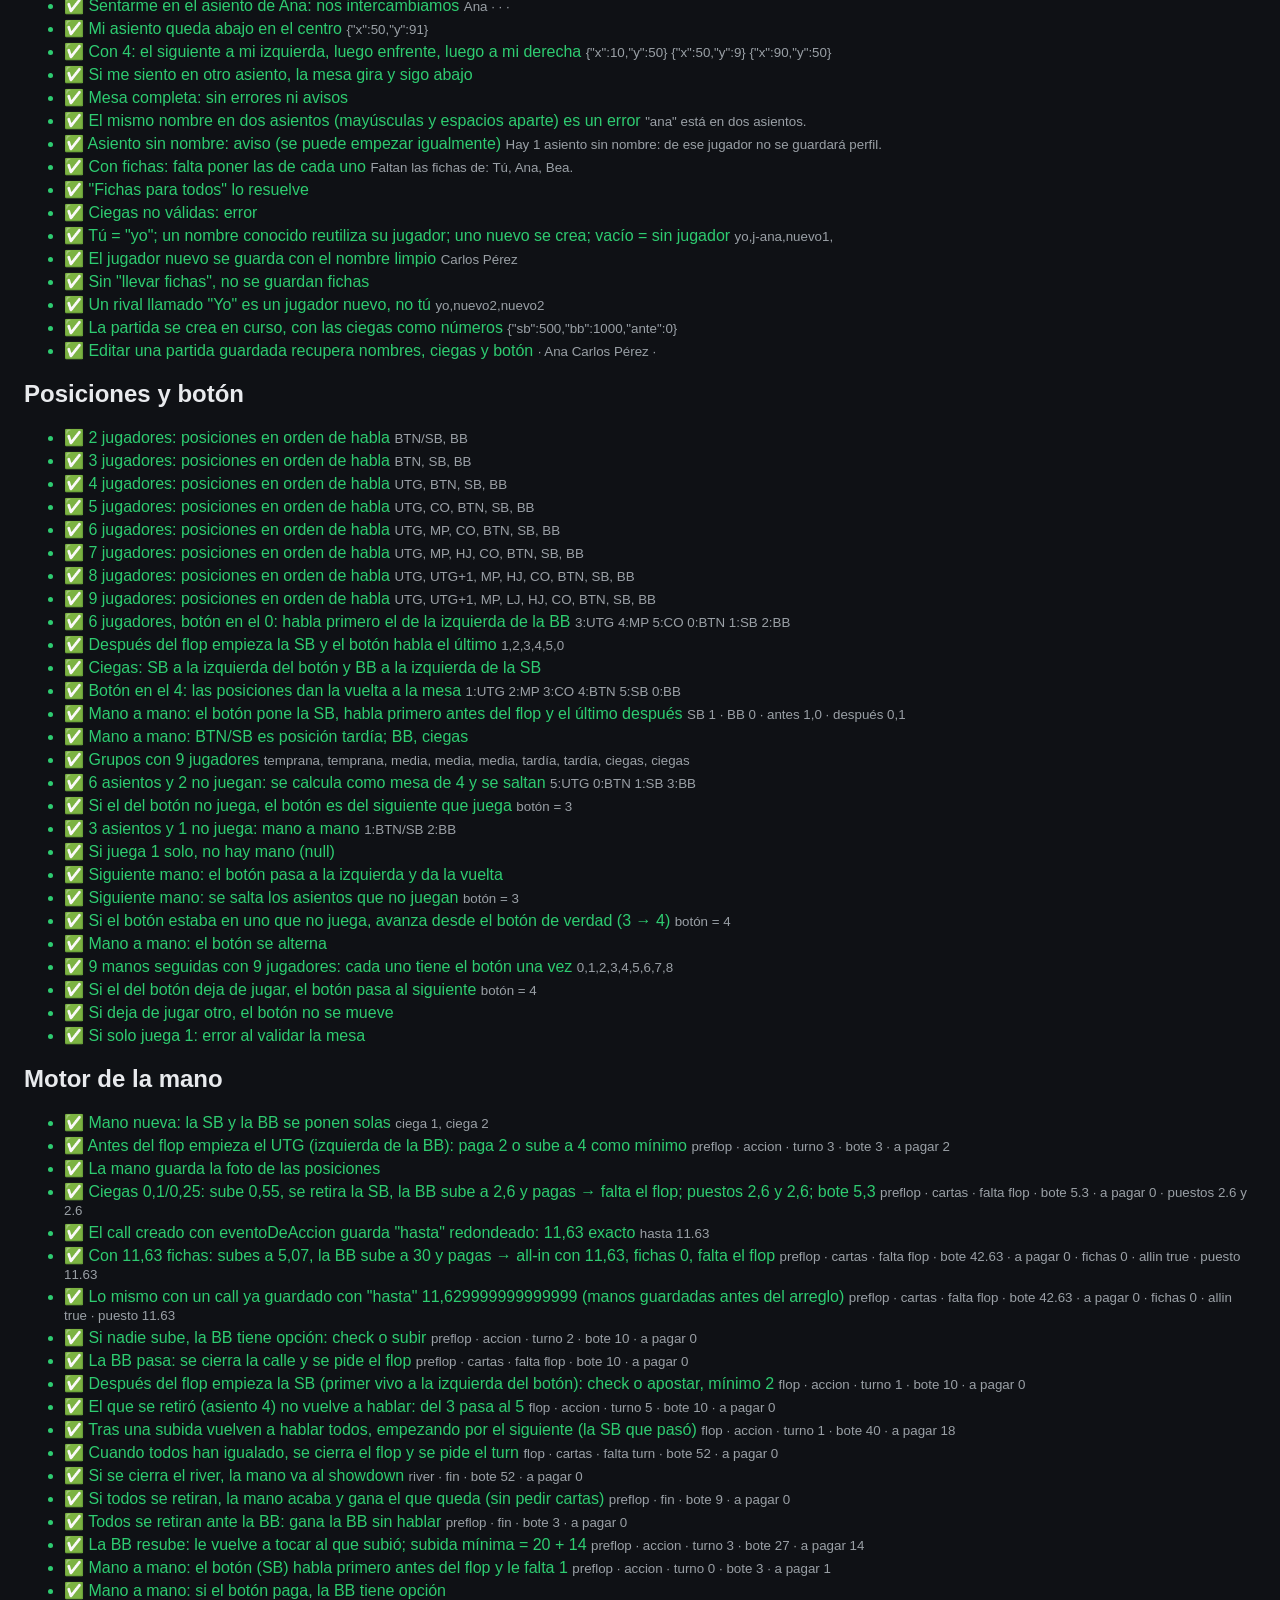
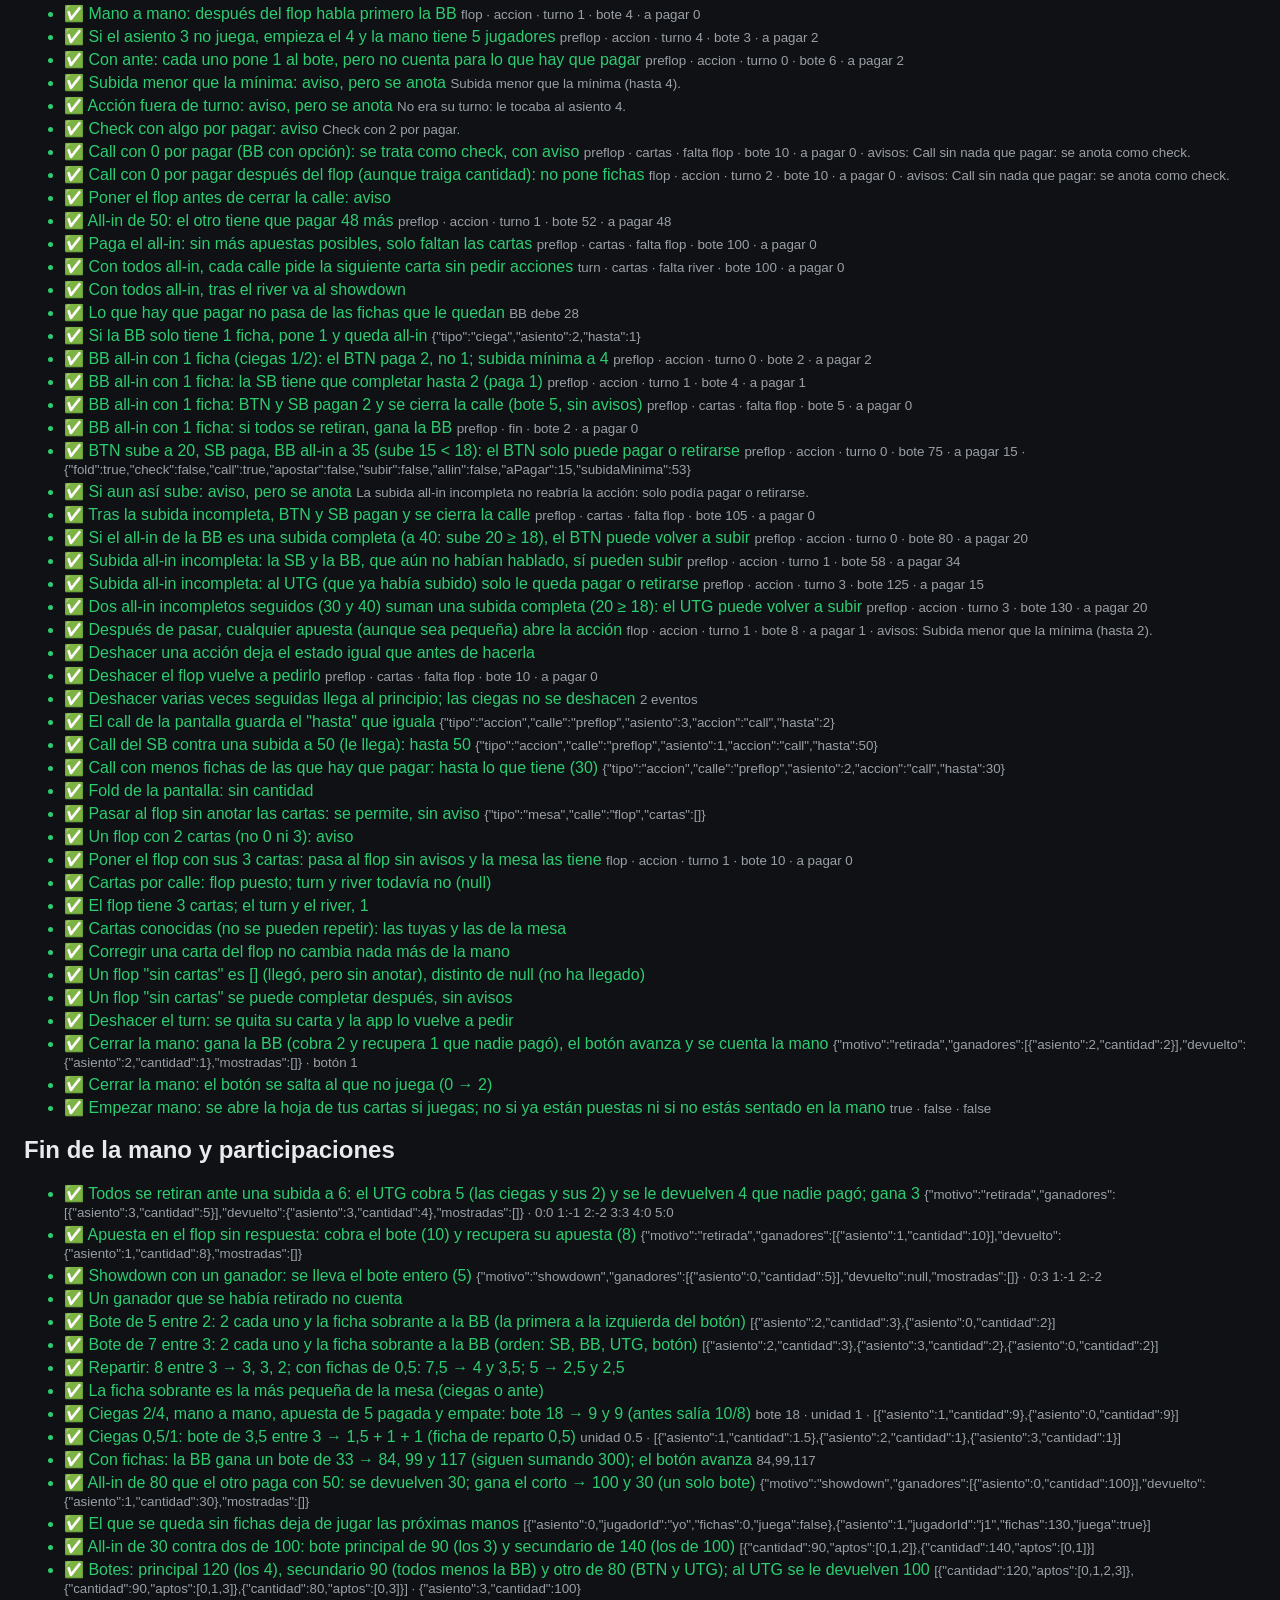
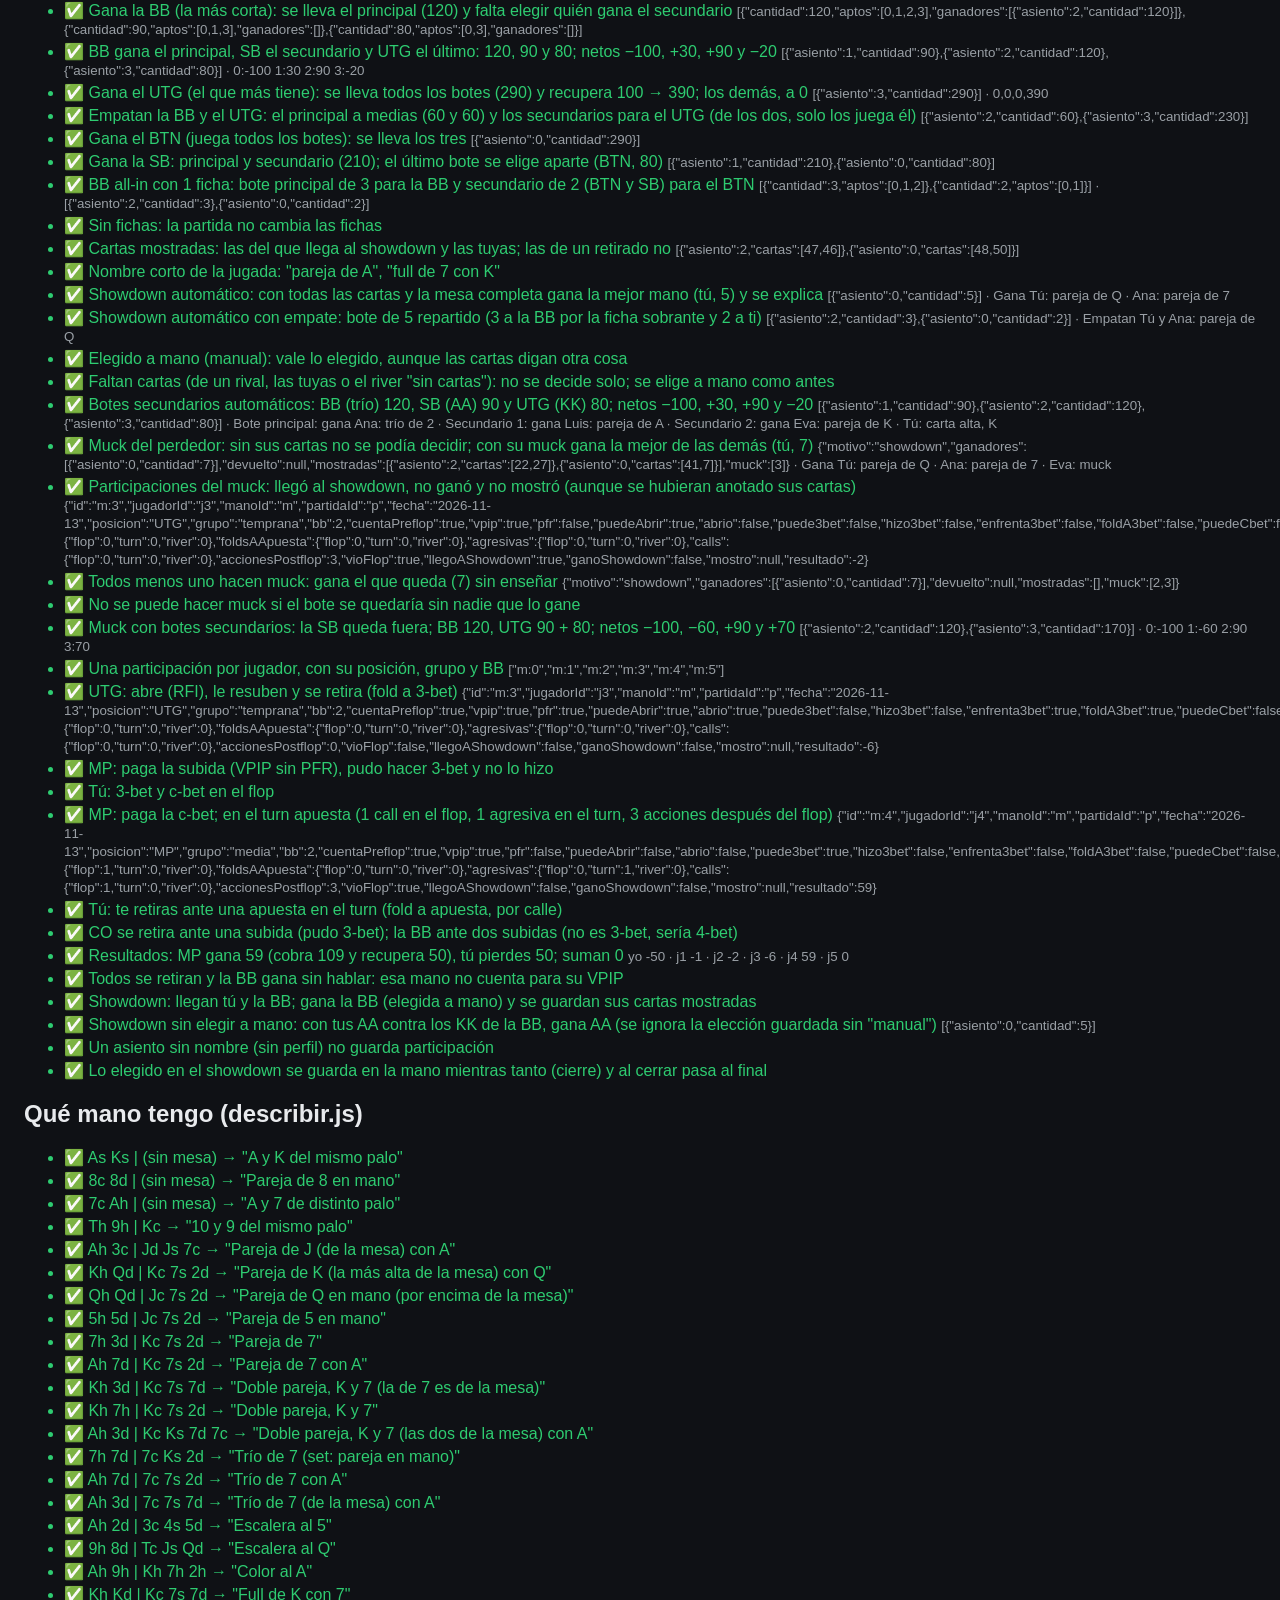
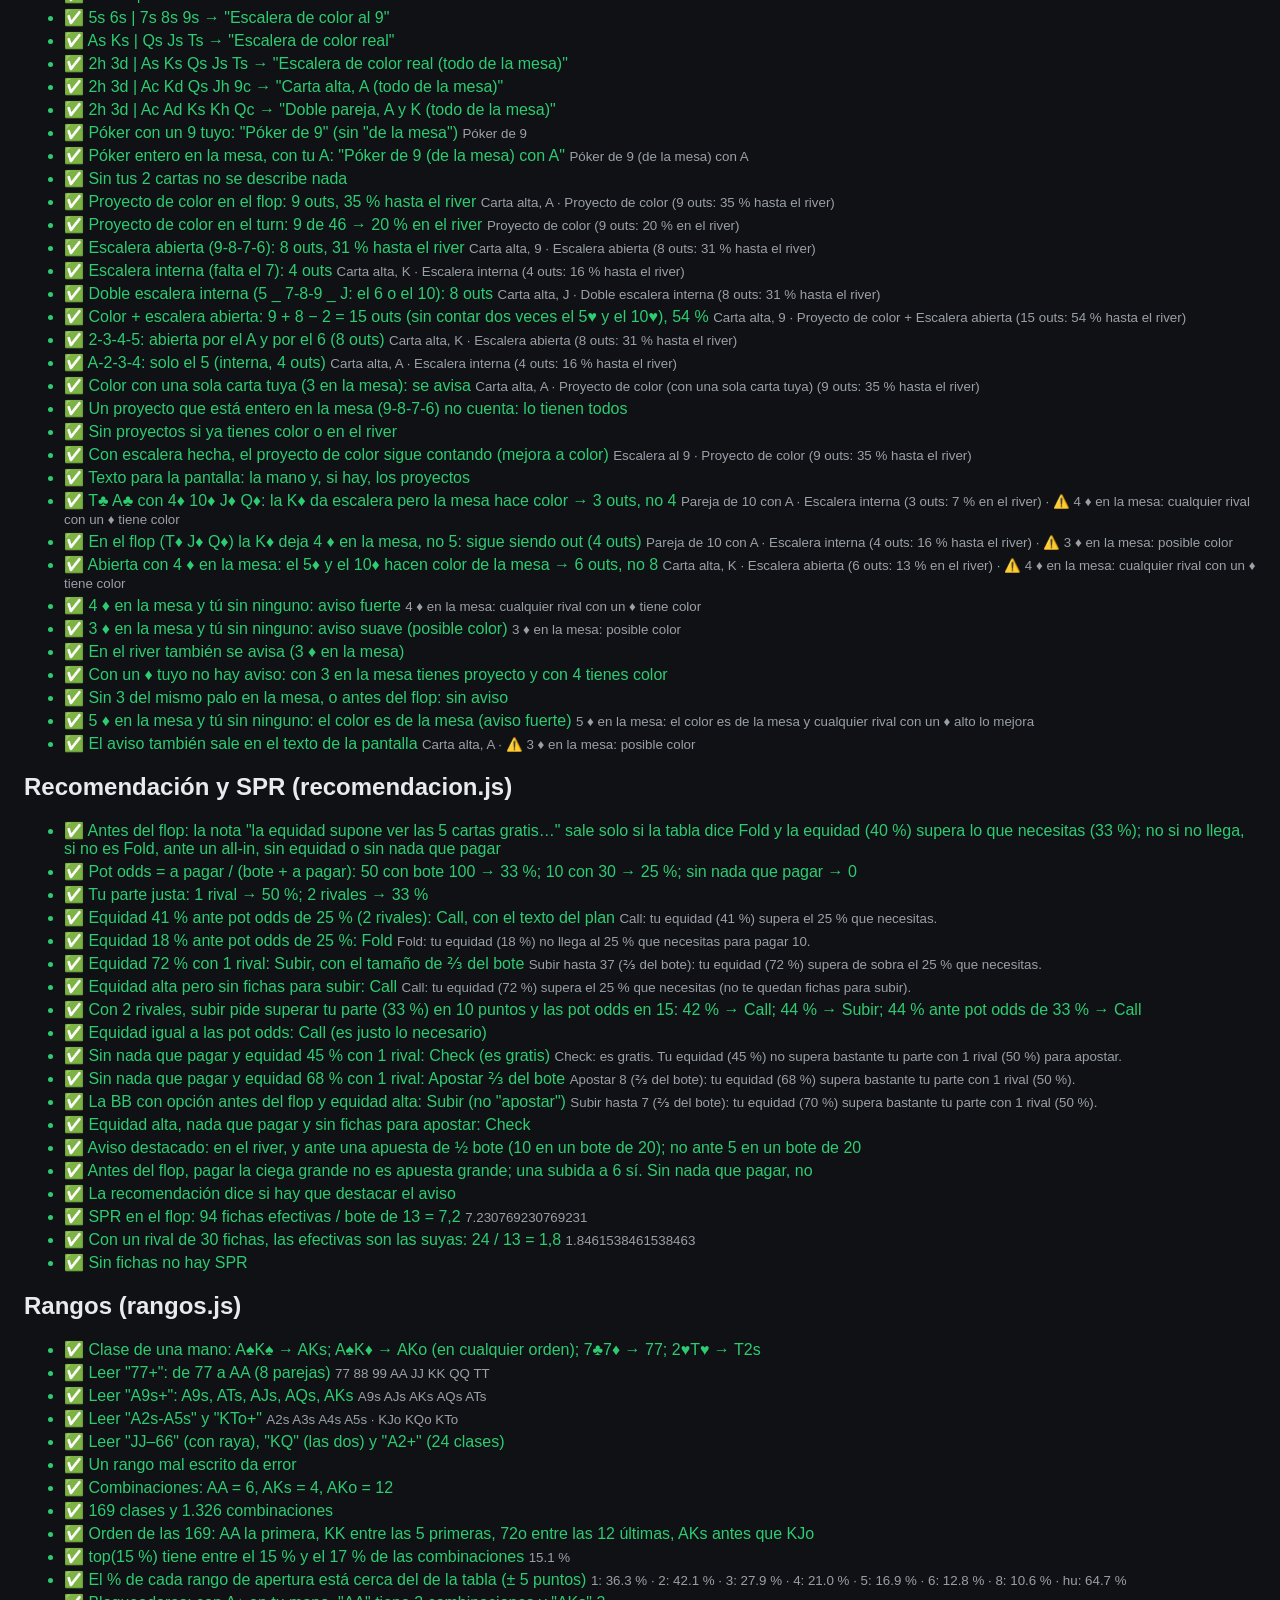
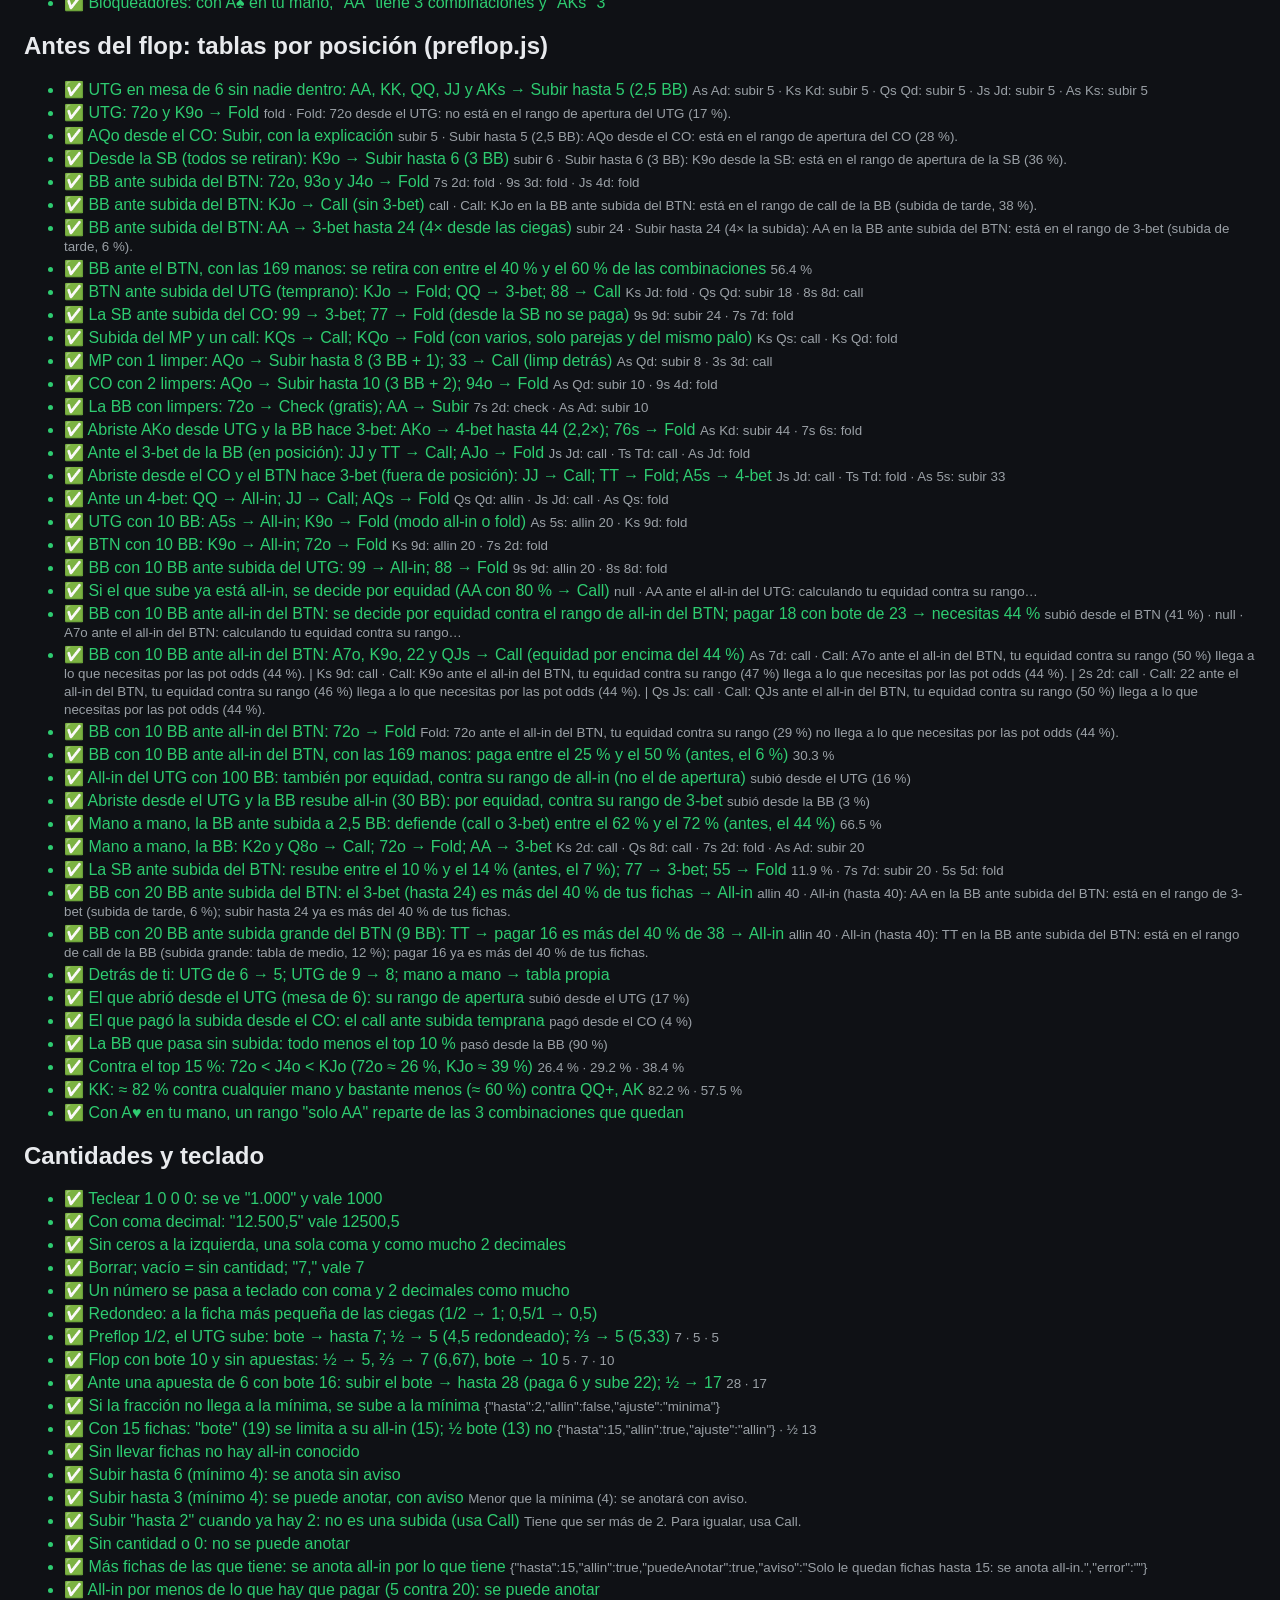
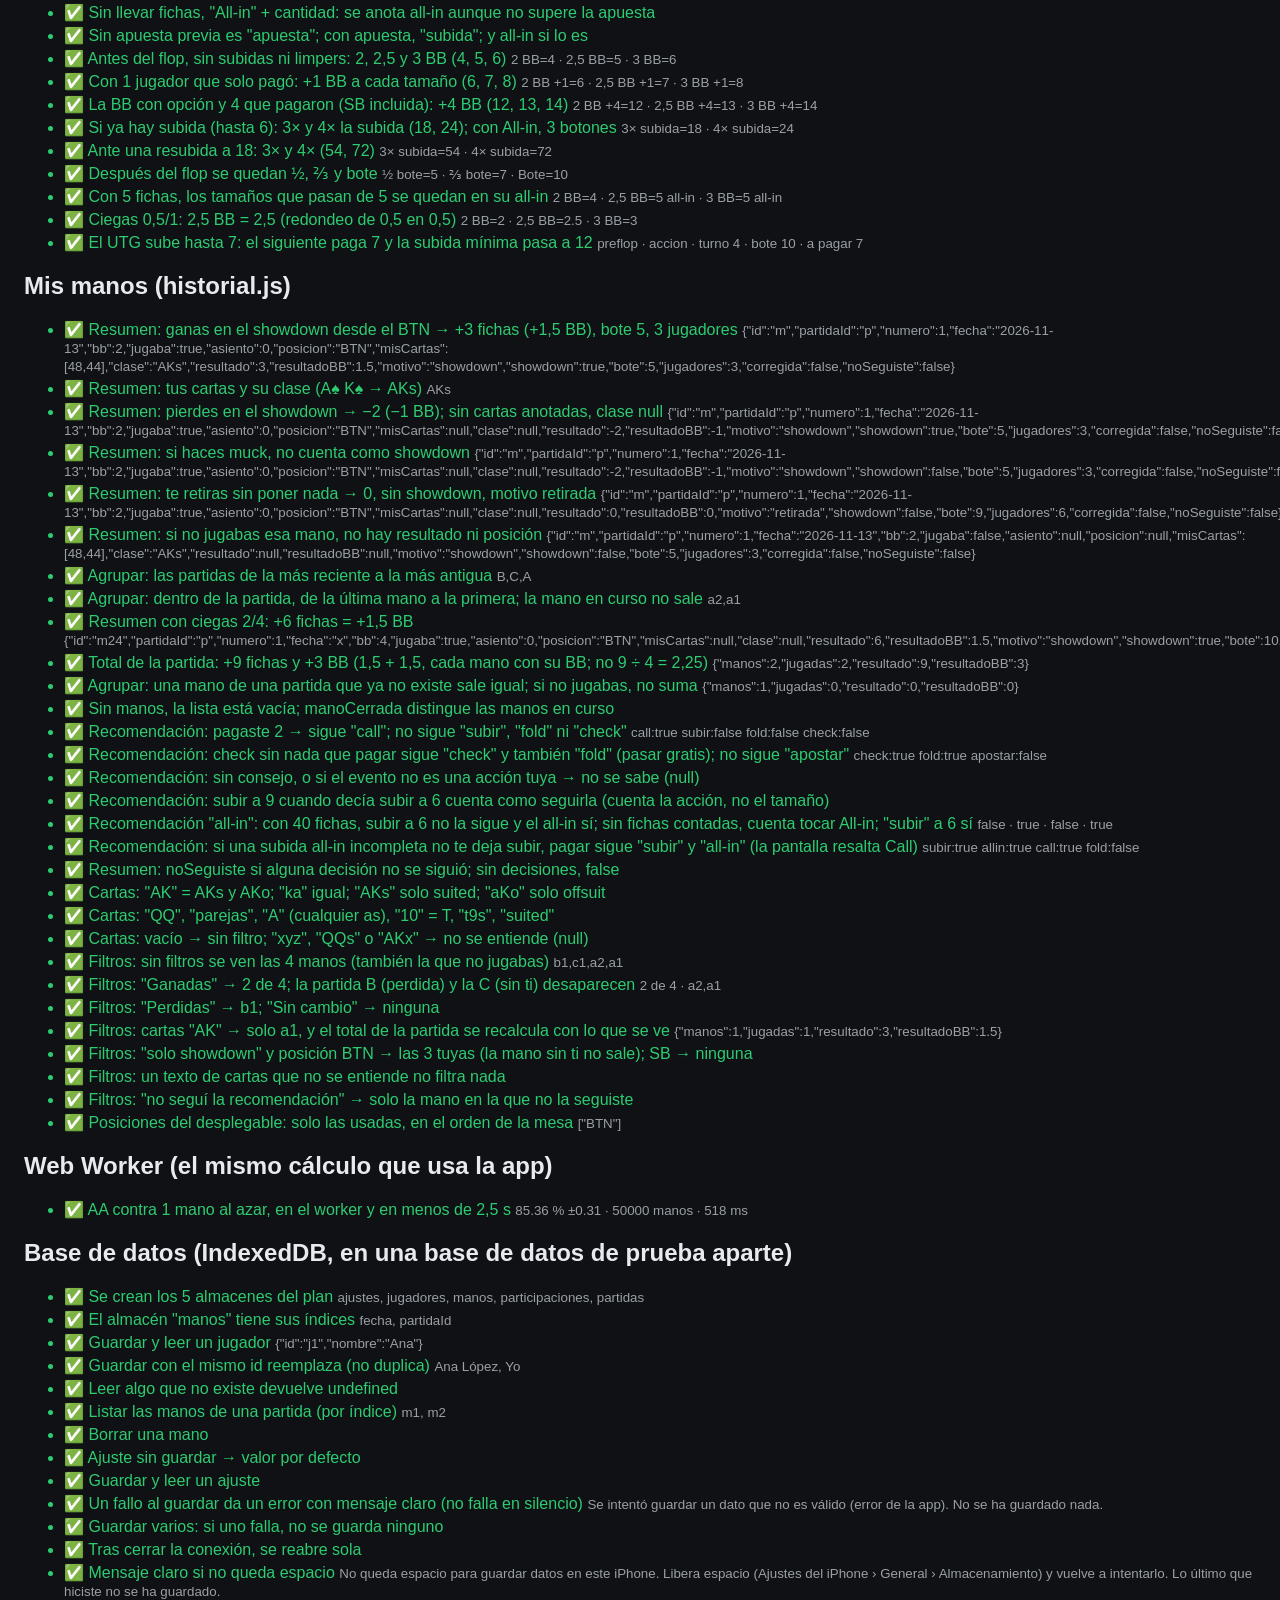
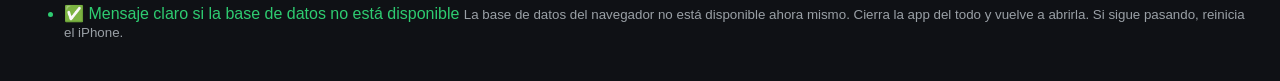
==== commit 507fc3e5: "Tests: renombrar evCall a evCallDec (estaba declarado dos veces y tests.html no cargaba) Co-Authored" ====
--- a/tests/tests.html
+++ b/tests/tests.html
@@ -396,15 +396,15 @@
 
       // Call que te deja sin fichas con decimales: tiene que quedar all-in (antes: turno a un jugador sin fichas)
       const mCorto = jugar(nueva(3, 0, { fichas: [11.63, 200, 200] }), ['0 subida 5.07', '1 fold', '2 subida 30']);
-      const evCall = eventoDeAccion(calcularEstado(mCorto), 'call');
-      ok(evCall.hasta === 11.63, 'El call creado con eventoDeAccion guarda "hasta" redondeado: 11,63 exacto', 'hasta ' + evCall.hasta);
+      const evCallDec = eventoDeAccion(calcularEstado(mCorto), 'call');
+      ok(evCallDec.hasta === 11.63, 'El call creado con eventoDeAccion guarda "hasta" redondeado: 11,63 exacto', 'hasta ' + evCallDec.hasta);
       const quedaAllin = (eventos, texto) => {
         const s = calcularEstado(mCorto, eventos);
         const j0 = s.jugadores.find((j) => j.asiento === 0);
         ok(j0.allin === true && j0.fichas === 0 && j0.puesto === 11.63 && s.fase === 'cartas' && s.faltan === 'flop', texto,
           `${resumen(s)} · fichas ${j0.fichas} · allin ${j0.allin} · puesto ${j0.puesto}`);
       };
-      quedaAllin([...mCorto.eventos, evCall],
+      quedaAllin([...mCorto.eventos, evCallDec],
         'Con 11,63 fichas: subes a 5,07, la BB sube a 30 y pagas → all-in con 11,63, fichas 0, falta el flop');
       quedaAllin([...mCorto.eventos, { tipo: 'accion', calle: 'preflop', asiento: 0, accion: 'call', hasta: 11.629999999999999 }],
         'Lo mismo con un call ya guardado con "hasta" 11,629999999999999 (manos guardadas antes del arreglo)');
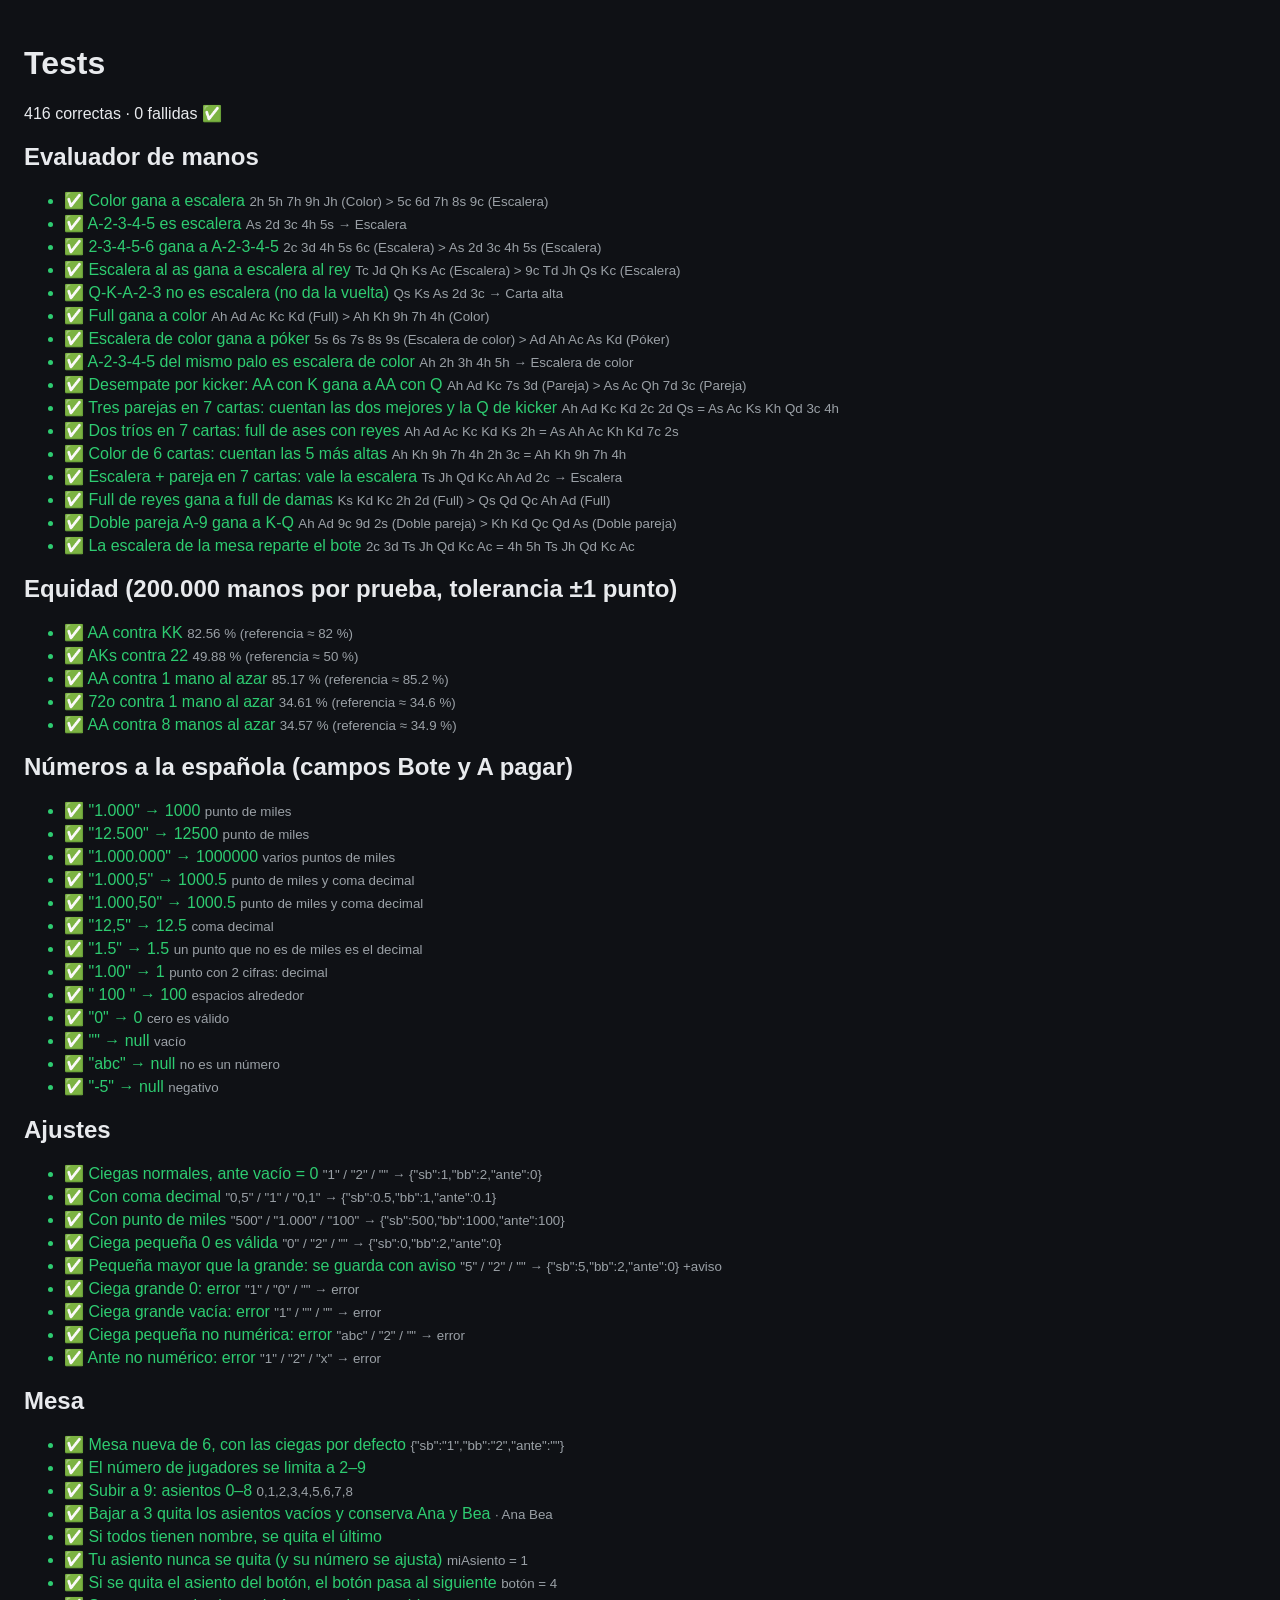
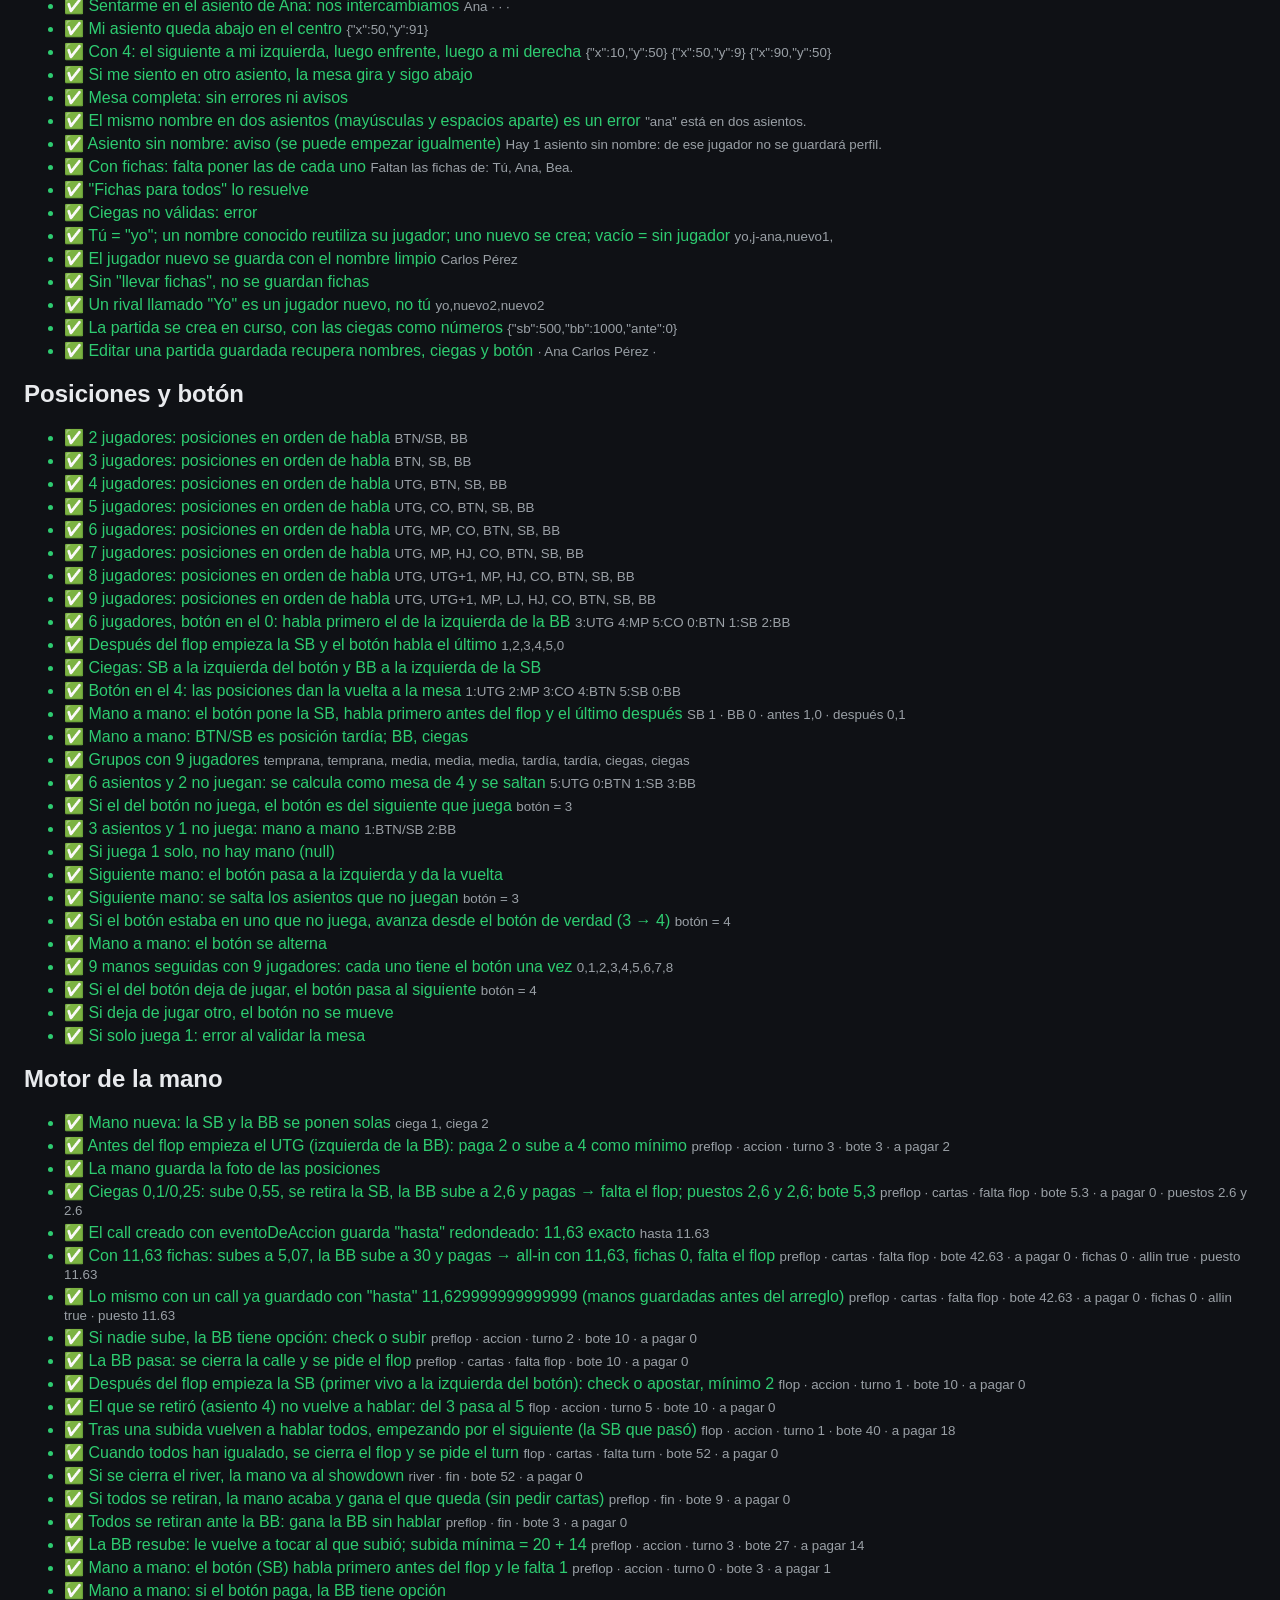
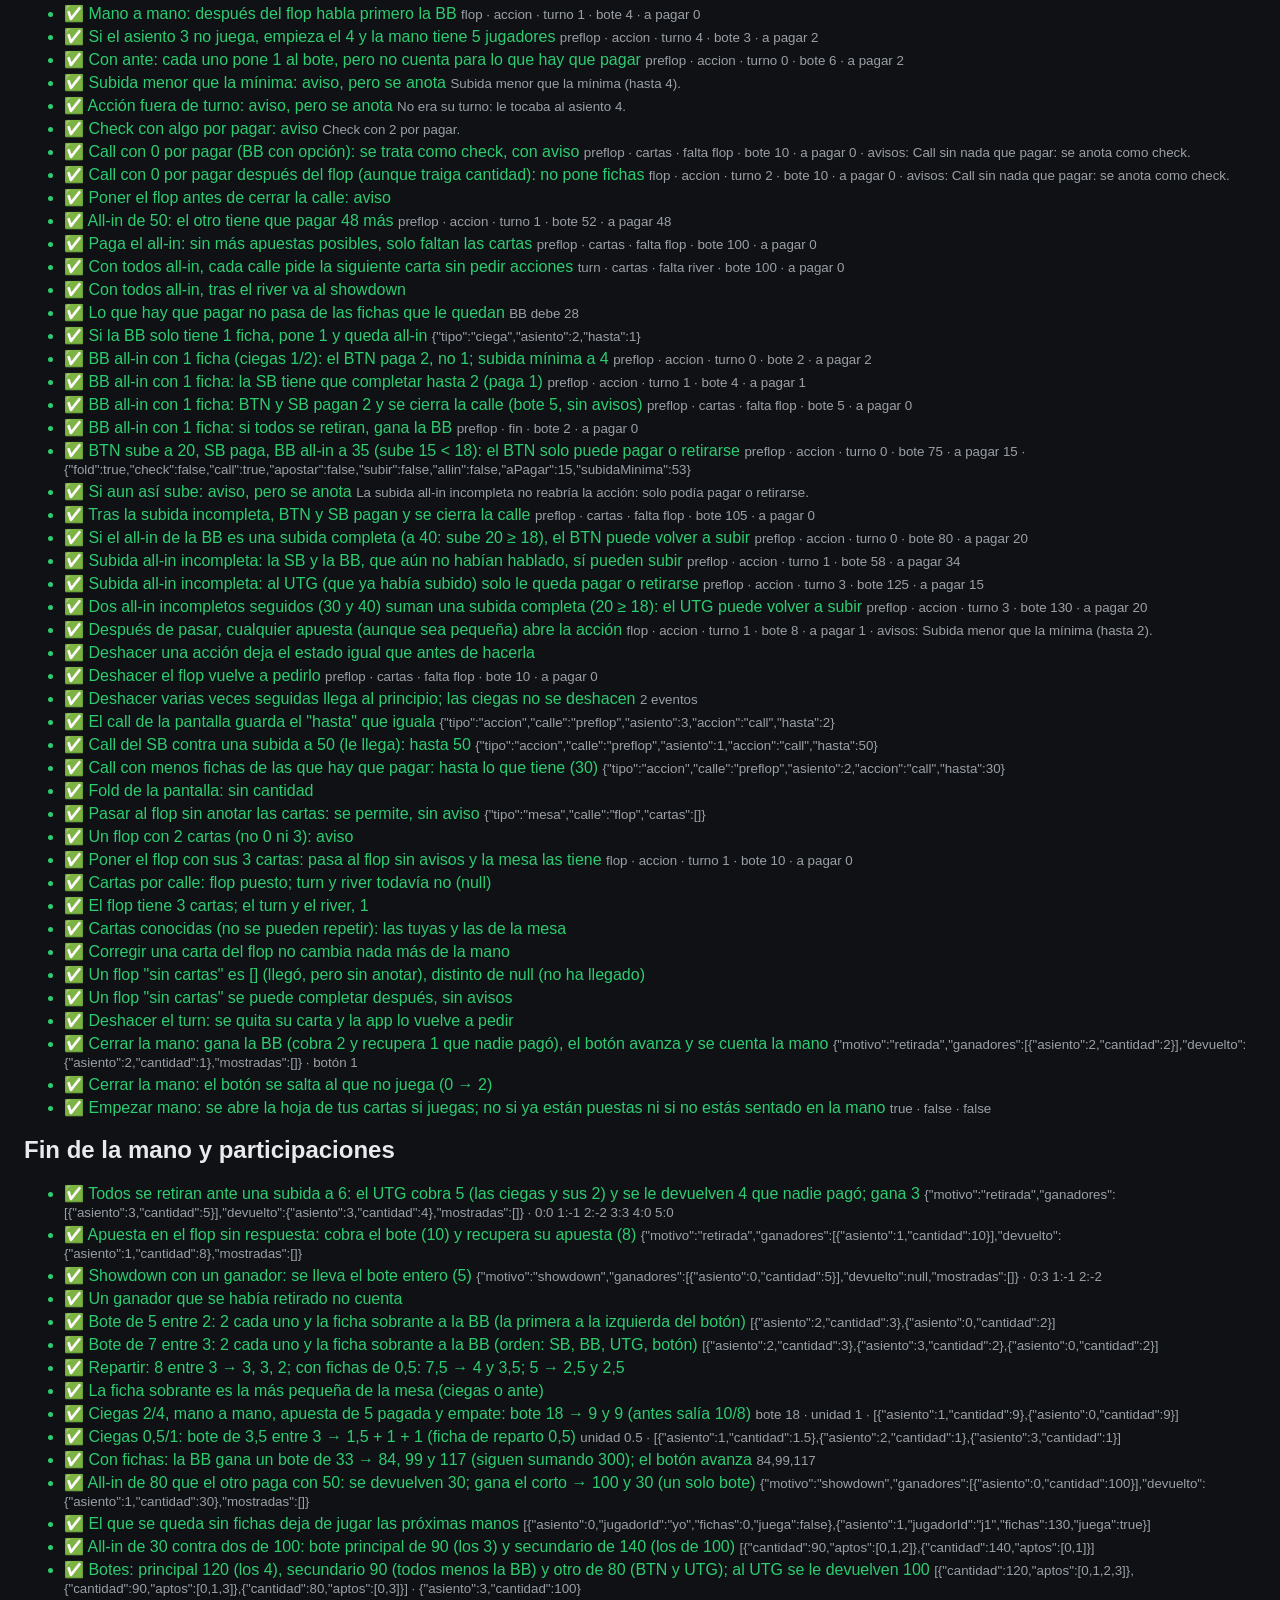
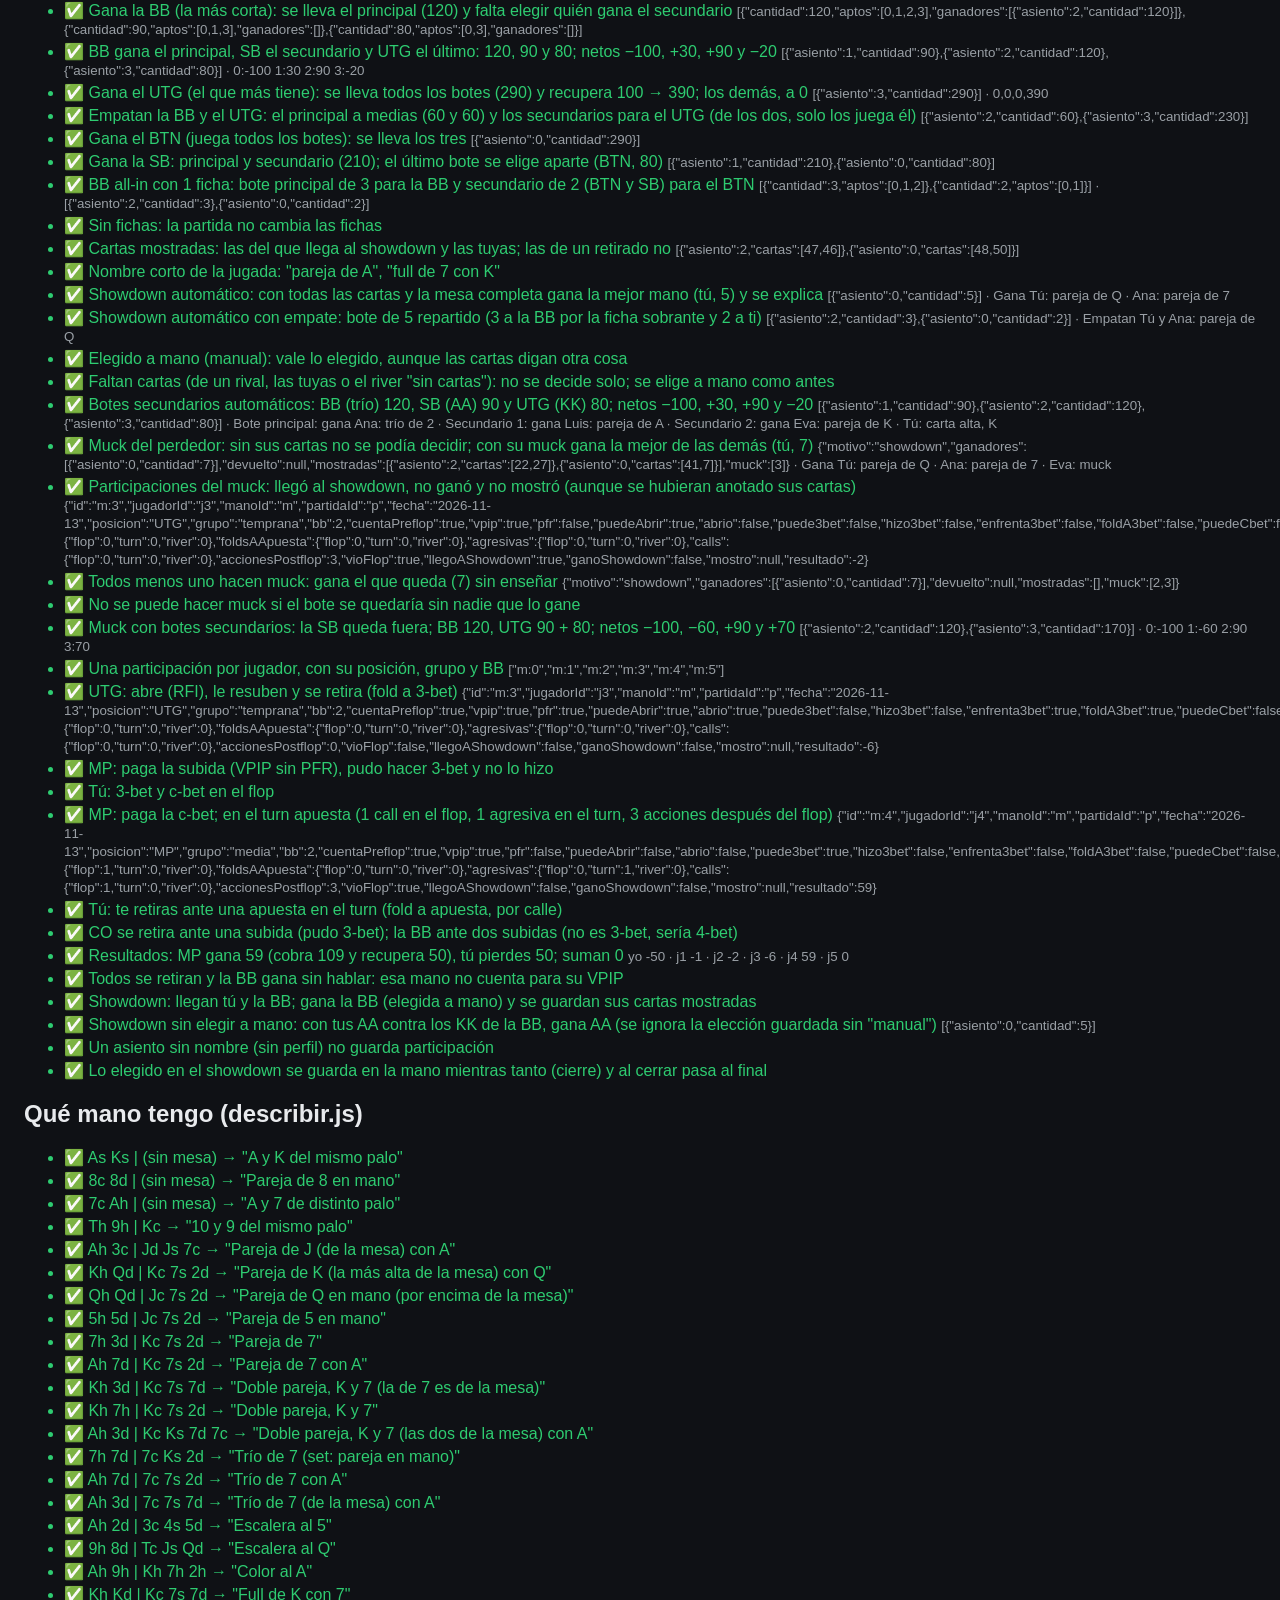
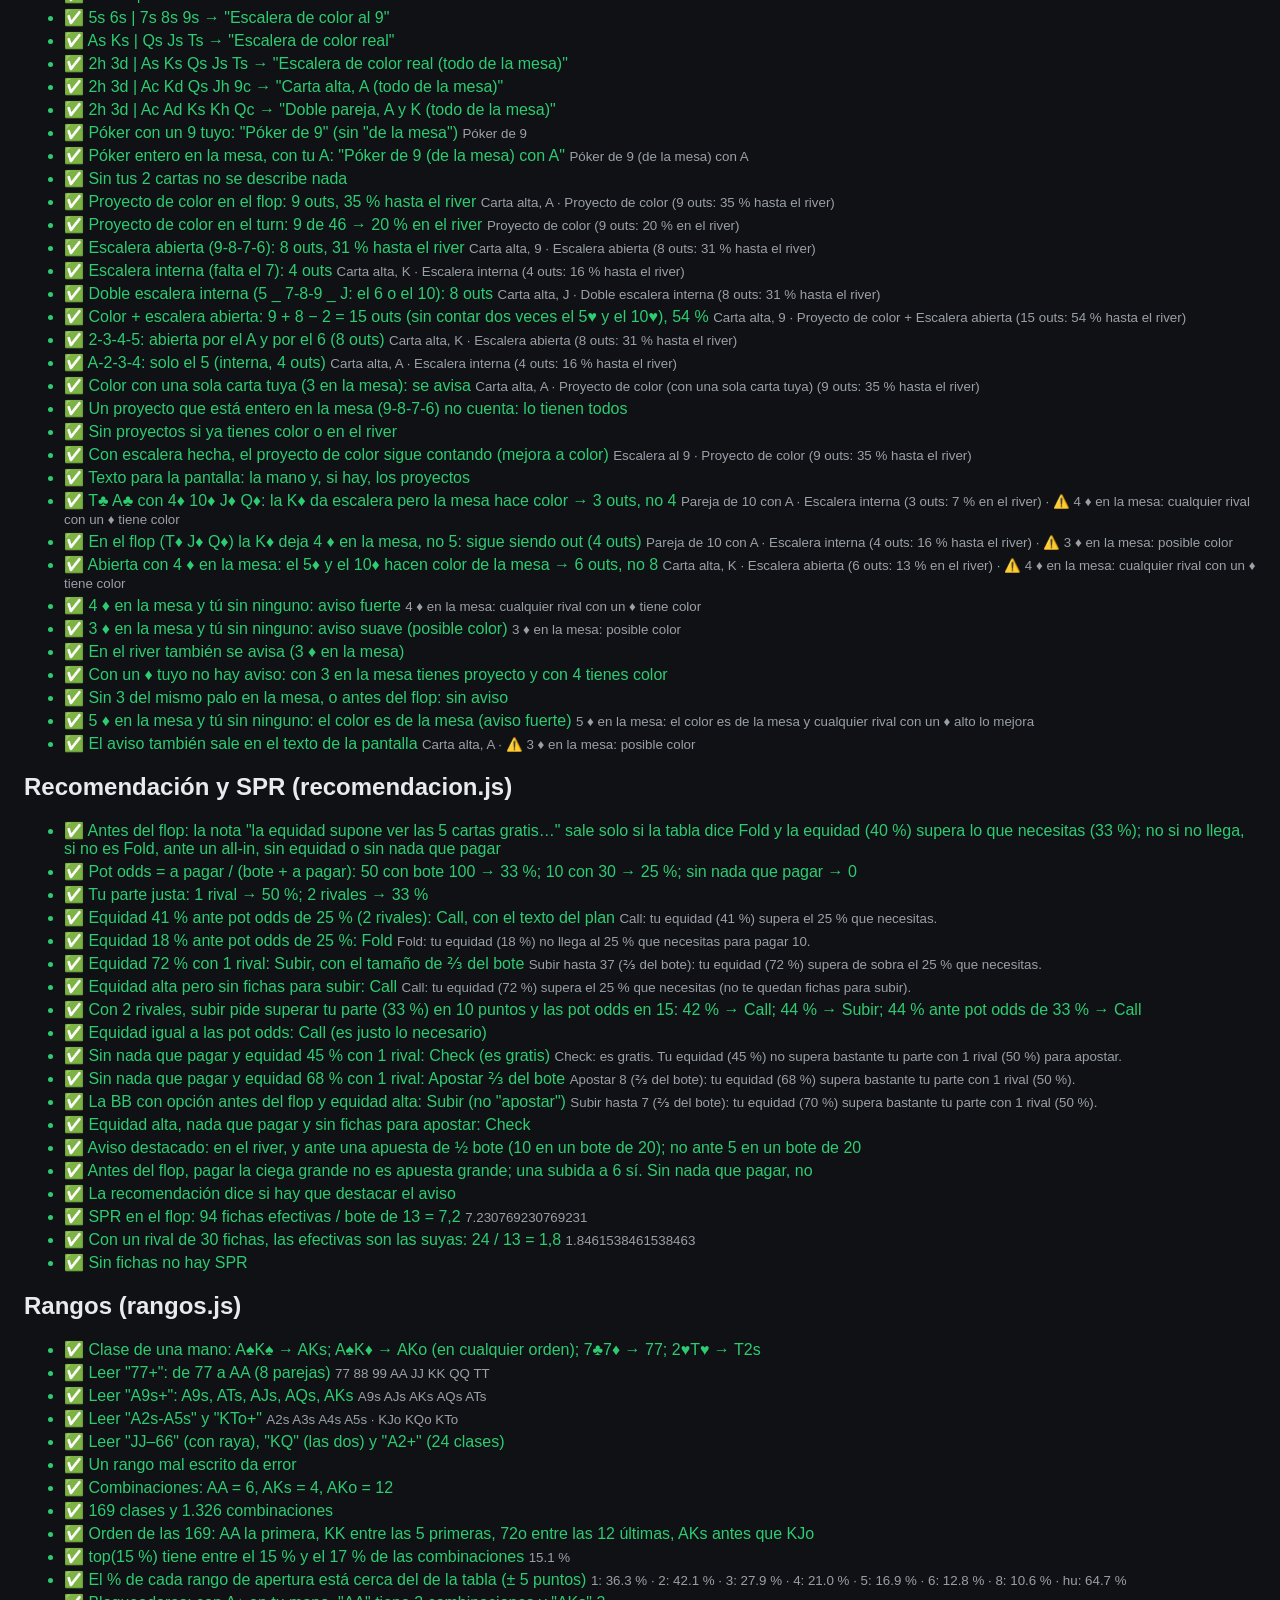
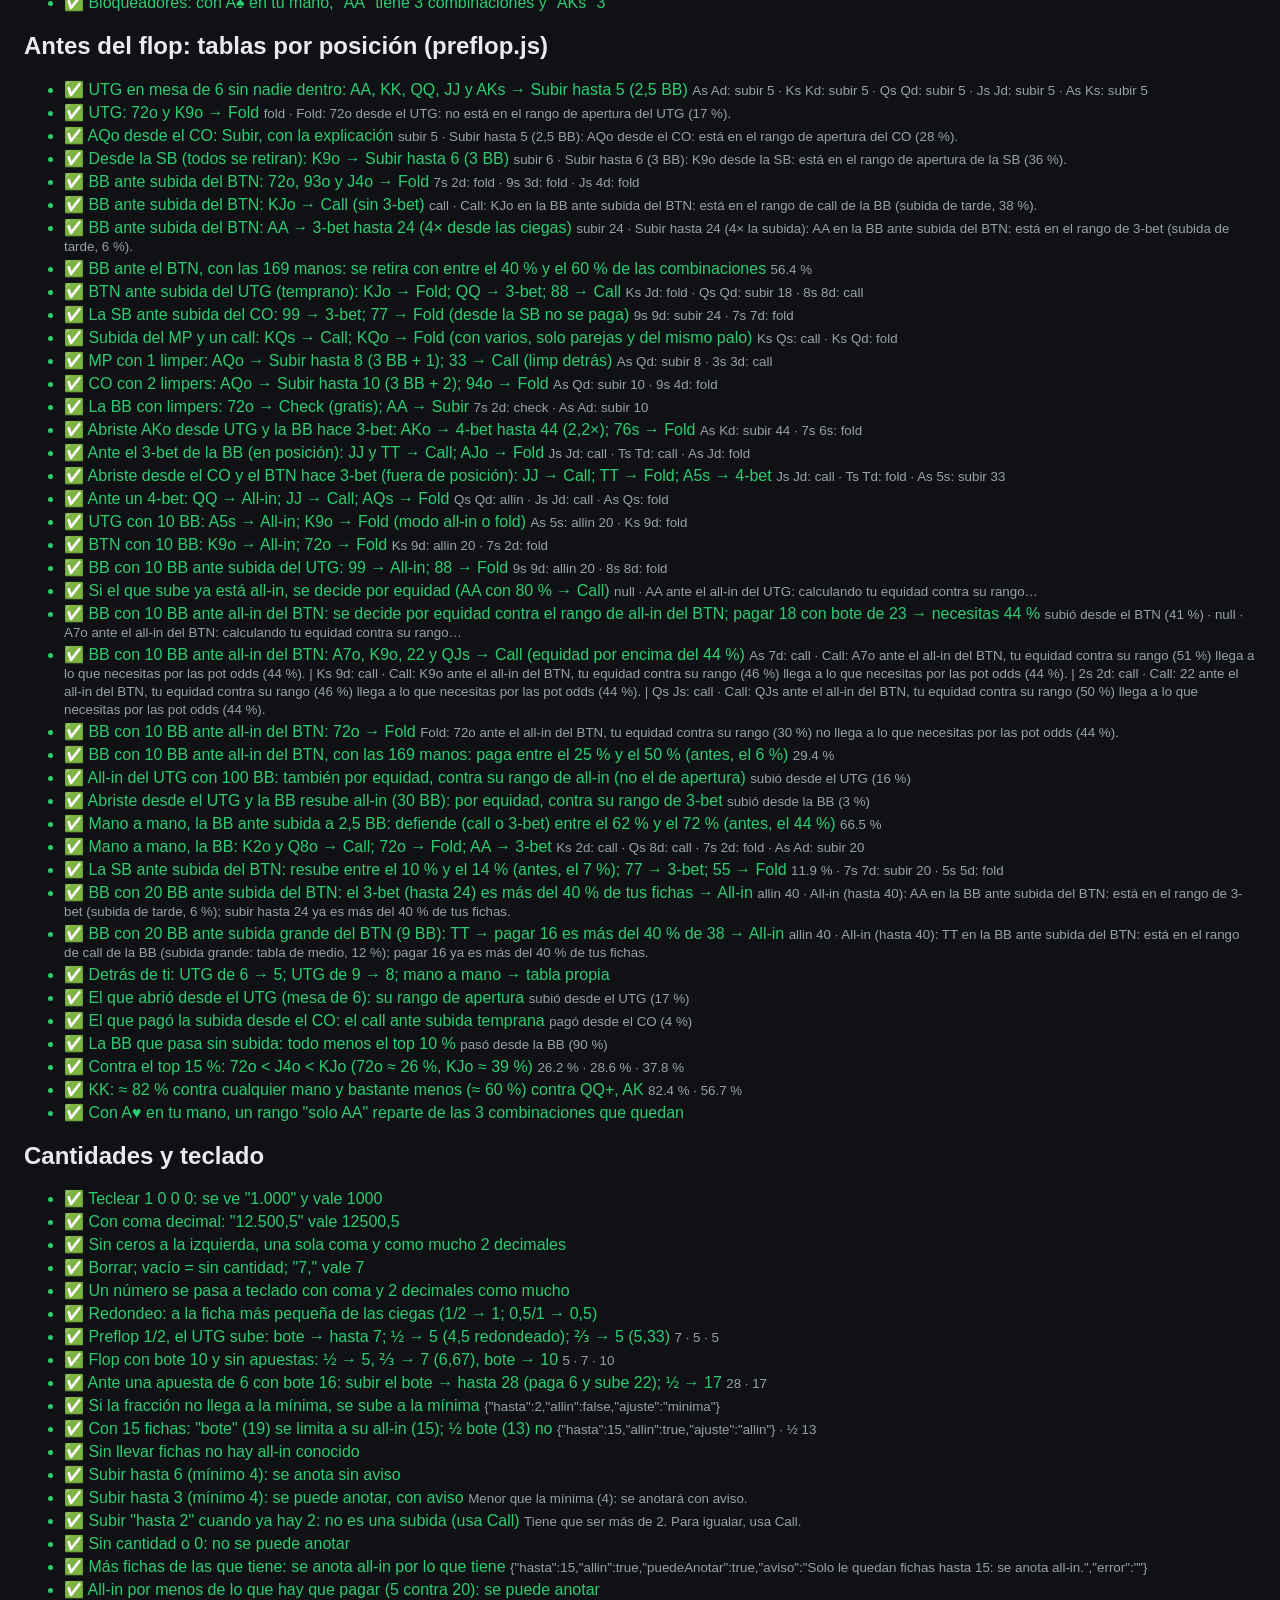
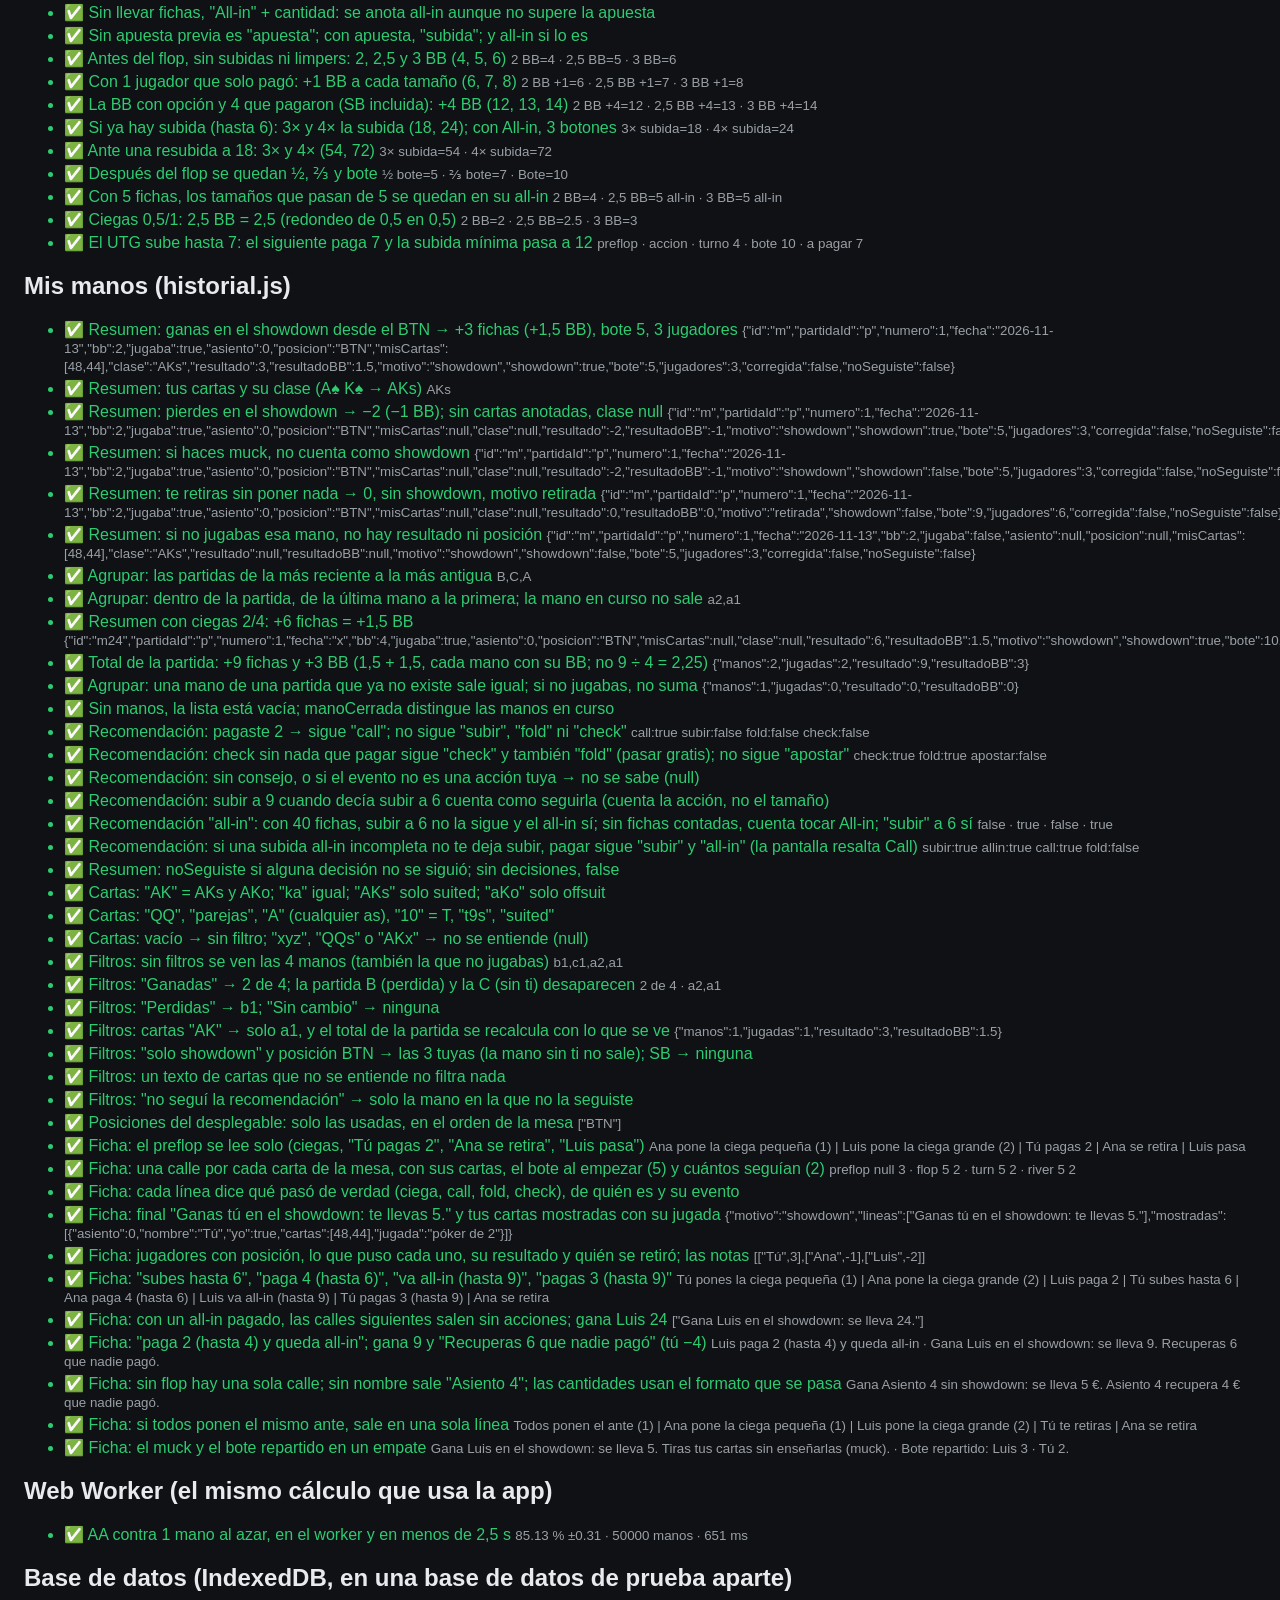
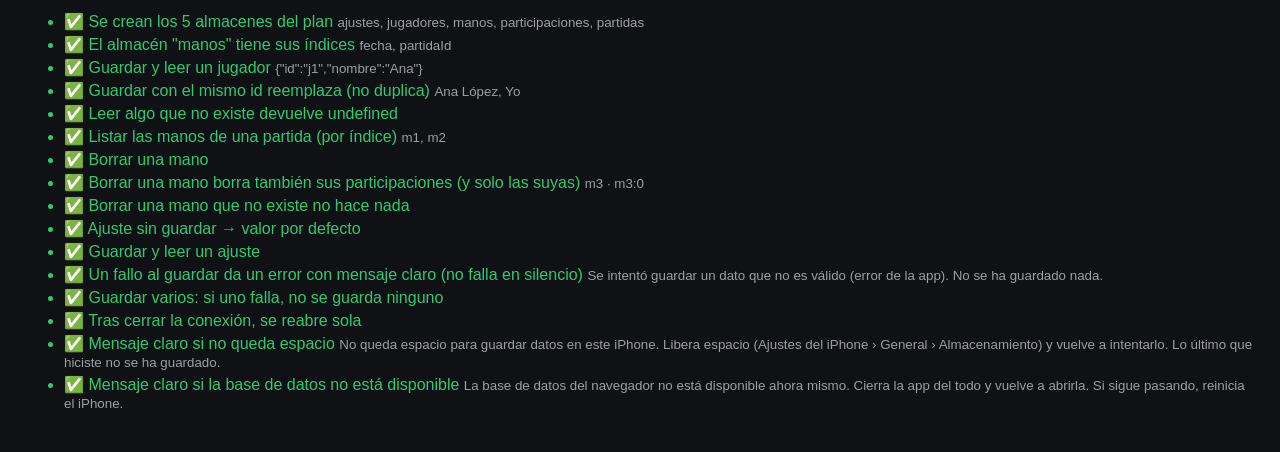
==== commit 51865b4a: "v0.3.5: ficha de una mano (datos, acciones por calle, mesa, final y cartas mostradas), notas y borra" ====
--- a/tests/tests.html
+++ b/tests/tests.html
@@ -67,10 +67,10 @@
       CALLES, crearMano, calcularEstado, opciones, deshacer, puedeDeshacer, eventoDeAccion, eventoDeMesa,
       cartasPorCalle, mesaPorCalle, cambiarCartasDeMesa, cartasConocidas,
     } from '../js/motor.js';
-    import { cerrarMano, pedirMisCartas } from '../js/manos.js';
+    import { cerrarMano, pedirMisCartas, borrarMano } from '../js/manos.js';
     import {
       resumenMano, sumarResultados, agruparPorPartida, manoCerrada, siguioRecomendacion,
-      filtroDeCartas, hayFiltros, filtrarGrupos, posicionesUsadas, SIN_FILTROS,
+      filtroDeCartas, hayFiltros, filtrarGrupos, posicionesUsadas, SIN_FILTROS, fichaDeMano,
     } from '../js/historial.js';
     import {
       calcularFinal, repartir, netos, unidadDeFichas, unidadDeReparto, calcularBotes, faltanGanadores,
@@ -1526,6 +1526,66 @@
         okH(ver(posicionesUsadas(grupos)) === '["BTN"]'
           && ver(posicionesUsadas([{ manos: [{ posicion: 'BB' }, { posicion: 'UTG' }, { posicion: 'BTN/SB' }, { posicion: 'CO' }] }])) === '["UTG","CO","BTN/SB","BB"]',
           'Posiciones del desplegable: solo las usadas, en el orden de la mesa', ver(posicionesUsadas(grupos)));
+
+        // ---- Paso 3: ficha de una mano ----
+        const nombresF = new Map([['j1', 'Ana'], ['j2', 'Luis']]);
+        const textos = (calle) => calle.lineas.map((l) => l.texto).join(' | ');
+        // "gano": eres el BTN con A♠ K♠; Ana (SB) se retira, Luis (BB) pasa y ganas en el showdown
+        const fGano = fichaDeMano(gano, nombresF);
+        okH(textos(fGano.calles[0]) === 'Ana pone la ciega pequeña (1) | Luis pone la ciega grande (2) | Tú pagas 2 | Ana se retira | Luis pasa',
+          'Ficha: el preflop se lee solo (ciegas, "Tú pagas 2", "Ana se retira", "Luis pasa")', textos(fGano.calles[0]));
+        const flopF = fGano.calles[1];
+        okH(fGano.calles.map((c) => c.calle).join(',') === 'preflop,flop,turn,river' && ver(flopF.cartas) === '[0,1,2]' && flopF.bote === 5
+          && flopF.jugadores === 2 && textos(flopF) === 'Luis pasa | Tú pasas' && fGano.calles[0].cartas === null && ver(fGano.mesa) === '[0,1,2,3,4]',
+          'Ficha: una calle por cada carta de la mesa, con sus cartas, el bote al empezar (5) y cuántos seguían (2)',
+          fGano.calles.map((c) => `${c.calle} ${c.bote} ${c.jugadores}`).join(' · '));
+        okH(fGano.calles[0].lineas.map((l) => l.tipo).join(',') === 'ciega,ciega,call,fold,check' && fGano.calles[0].lineas[2].yo
+          && fGano.calles[0].lineas[2].evento === 2 && fGano.calles[0].lineas[2].nombre === 'Tú' && fGano.calles[0].lineas[2].accion === 'pagas 2',
+          'Ficha: cada línea dice qué pasó de verdad (ciega, call, fold, check), de quién es y su evento');
+        okH(ver(fGano.final.lineas) === ver(['Ganas tú en el showdown: te llevas 5.']) && fGano.final.motivo === 'showdown'
+          && fGano.final.mostradas.length === 1 && fGano.final.mostradas[0].nombre === 'Tú' && fGano.final.mostradas[0].jugada === 'póker de 2'
+          && ver(fGano.final.mostradas[0].cartas) === ver(tc('As Ks')),
+          'Ficha: final "Ganas tú en el showdown: te llevas 5." y tus cartas mostradas con su jugada', ver(fGano.final));
+        okH(ver(fGano.jugadores.map((j) => [j.nombre, j.posicion, j.puesto, j.neto, j.retirado]))
+          === ver([['Tú', 'BTN', 2, 3, false], ['Ana', 'SB', 1, -1, true], ['Luis', 'BB', 2, -2, false]])
+          && fGano.resumen.resultado === 3 && fGano.notas === '' && fichaDeMano({ ...gano, notas: 'farol' }).notas === 'farol',
+          'Ficha: jugadores con posición, lo que puso cada uno, su resultado y quién se retiró; las notas',
+          ver(fGano.jugadores.map((j) => [j.nombre, j.neto])));
+        // Subidas, call parcial y all-in. Botón en el 2 (Luis, 9 fichas); tú SB, Ana BB
+        const mAllinF = jugar(nueva(3, 2, { fichas: [200, 200, 9] }), ['2 call', '0 subida 6', '1 call', '2 allin', '0 call', '1 fold', 'flop', 'turn', 'river']);
+        const fAllin = fichaDeMano(cerrar(mAllinF, { ganadores: [2] }), nombresF);
+        okH(textos(fAllin.calles[0]) === 'Tú pones la ciega pequeña (1) | Ana pone la ciega grande (2) | Luis paga 2 | Tú subes hasta 6'
+          + ' | Ana paga 4 (hasta 6) | Luis va all-in (hasta 9) | Tú pagas 3 (hasta 9) | Ana se retira',
+          'Ficha: "subes hasta 6", "paga 4 (hasta 6)", "va all-in (hasta 9)", "pagas 3 (hasta 9)"', textos(fAllin.calles[0]));
+        okH(fAllin.calles[1].lineas.length === 0 && fAllin.calles[1].bote === 24 && fAllin.calles[1].jugadores === 2
+          && ver(fAllin.final.lineas) === ver(['Gana Luis en el showdown: se lleva 24.']) && fAllin.final.mostradas.length === 0,
+          'Ficha: con un all-in pagado, las calles siguientes salen sin acciones; gana Luis 24', ver(fAllin.final.lineas));
+        // La BB (4 fichas) paga y se queda all-in; lo que no pudo pagar vuelve a ti
+        const mCortoF = jugar(nueva(3, 0, { fichas: [100, 100, 4] }), ['0 subida 10', '1 fold', '2 call', 'flop', 'turn', 'river']);
+        const fCorto = fichaDeMano(cerrar(mCortoF, { ganadores: [2] }), nombresF);
+        okH(fCorto.calles[0].lineas[4].texto === 'Luis paga 2 (hasta 4) y queda all-in'
+          && ver(fCorto.final.lineas) === ver(['Gana Luis en el showdown: se lleva 9.', 'Recuperas 6 que nadie pagó.'])
+          && fCorto.jugadores[0].neto === -4 && fCorto.jugadores[0].fichasInicio === 100,
+          'Ficha: "paga 2 (hasta 4) y queda all-in"; gana 9 y "Recuperas 6 que nadie pagó" (tú −4)',
+          fCorto.calles[0].lineas[4].texto + ' · ' + fCorto.final.lineas.join(' '));
+        // Sin showdown, sin nombres y con otro formato de cantidades
+        const fFold = fichaDeMano(cerrar(mFold, {}, 6), new Map(), (n) => n + ' €');
+        okH(fFold.calles.length === 1 && fFold.mesa.length === 0 && fFold.calles[0].lineas[2].texto === 'Asiento 4 sube hasta 6 €'
+          && fFold.calles[0].lineas[2].tipo === 'agresiva' && fFold.calles[0].lineas[5].texto === 'Tú te retiras'
+          && ver(fFold.final.lineas) === ver(['Gana Asiento 4 sin showdown: se lleva 5 €.', 'Asiento 4 recupera 4 € que nadie pagó.']),
+          'Ficha: sin flop hay una sola calle; sin nombre sale "Asiento 4"; las cantidades usan el formato que se pasa', fFold.final.lineas.join(' '));
+        // Ante igual para todos: una sola línea. Muck y empate
+        const mAnteF = jugar(nueva(3, 0, { ante: 1 }), ['0 fold', '1 fold']);
+        const fAnte = fichaDeMano(cerrar(mAnteF, {}), nombresF);
+        okH(fAnte.calles[0].lineas[0].texto === 'Todos ponen el ante (1)' && fAnte.calles[0].lineas.length === 5
+          && fAnte.calles[0].lineas[1].tipo === 'ciega',
+          'Ficha: si todos ponen el mismo ante, sale en una sola línea', textos(fAnte.calles[0]));
+        const fMuckF = fichaDeMano({ ...conMuck, final: { ...conMuck.final, muck: [0] } }, nombresF);
+        const fEmpate = fichaDeMano(cerrar(mSd, { ganadores: [0, 2], manual: true }), nombresF);
+        okH(fMuckF.final.lineas.join(' ') === 'Gana Luis en el showdown: se lleva 5. Tiras tus cartas sin enseñarlas (muck).'
+          && fEmpate.final.lineas.length === 1 && fEmpate.final.lineas[0].startsWith('Bote repartido: ') && fEmpate.final.lineas[0].includes('Tú ')
+          && fEmpate.final.lineas[0].includes('Luis '),
+          'Ficha: el muck y el bote repartido en un empate', fMuckF.final.lineas.join(' ') + ' · ' + fEmpate.final.lineas[0]);
       }
     }
 
@@ -1593,6 +1653,21 @@
         await prueba.borrar('manos', 'm1');
         ok((await prueba.listar('manos')).length === 2, 'Borrar una mano');
 
+        // Borrar una mano con sus participaciones (Fase 3, paso 3): todo a la vez
+        await prueba.guardarVarios('participaciones', [
+          { id: 'm2:0', manoId: 'm2', jugadorId: 'yo' },
+          { id: 'm2:1', manoId: 'm2', jugadorId: 'j1' },
+          { id: 'm3:0', manoId: 'm3', jugadorId: 'yo' },
+        ]);
+        await borrarMano('m2', prueba);
+        const quedanManos = (await prueba.listar('manos')).map((m) => m.id).join(', ');
+        const quedanPart = (await prueba.listar('participaciones')).map((p) => p.id).join(', ');
+        ok(quedanManos === 'm3' && quedanPart === 'm3:0',
+          'Borrar una mano borra también sus participaciones (y solo las suyas)', quedanManos + ' · ' + quedanPart);
+        await borrarMano('no-existe', prueba);
+        ok((await prueba.listar('manos')).length === 1 && (await prueba.listar('participaciones')).length === 1,
+          'Borrar una mano que no existe no hace nada');
+
         ok(await prueba.leerAjuste('unidad', 'fichas') === 'fichas', 'Ajuste sin guardar → valor por defecto');
         await prueba.guardarAjuste('unidad', 'bb');
         ok(await prueba.leerAjuste('unidad', 'fichas') === 'bb', 'Guardar y leer un ajuste');
